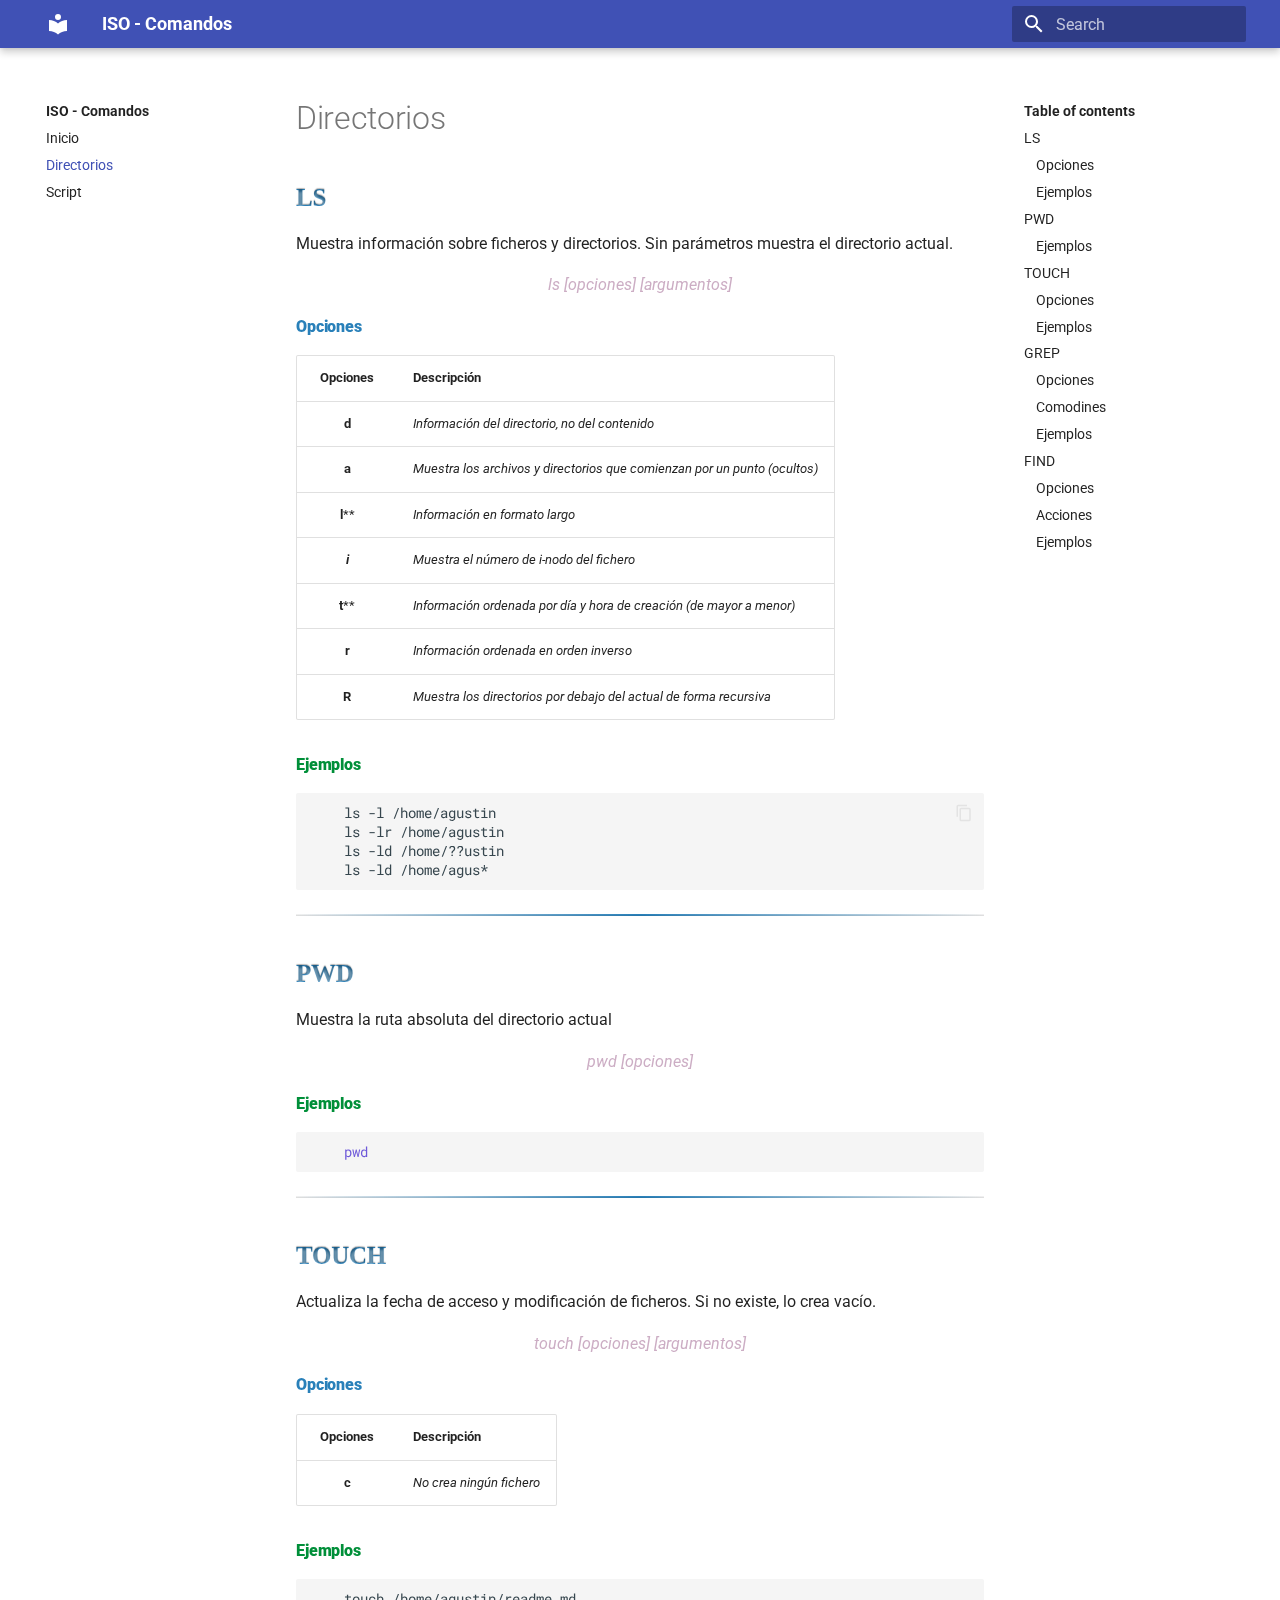
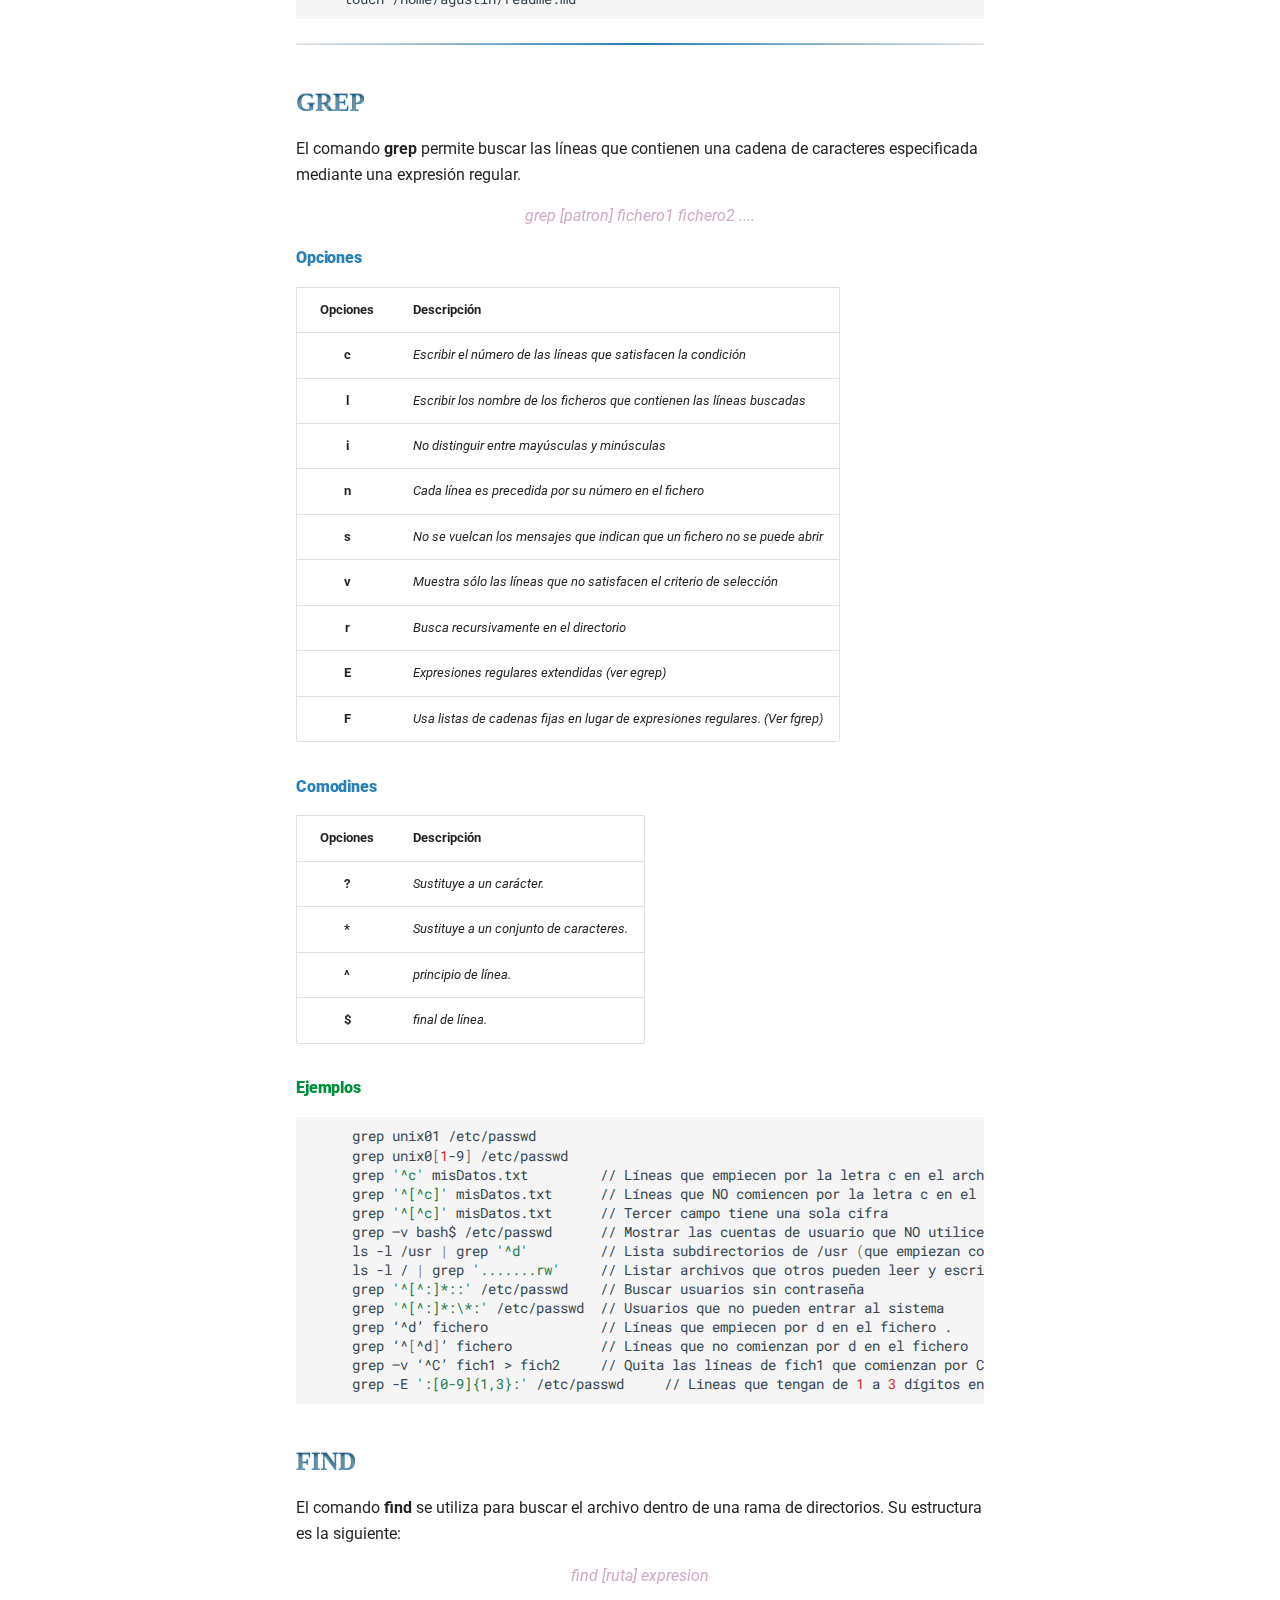
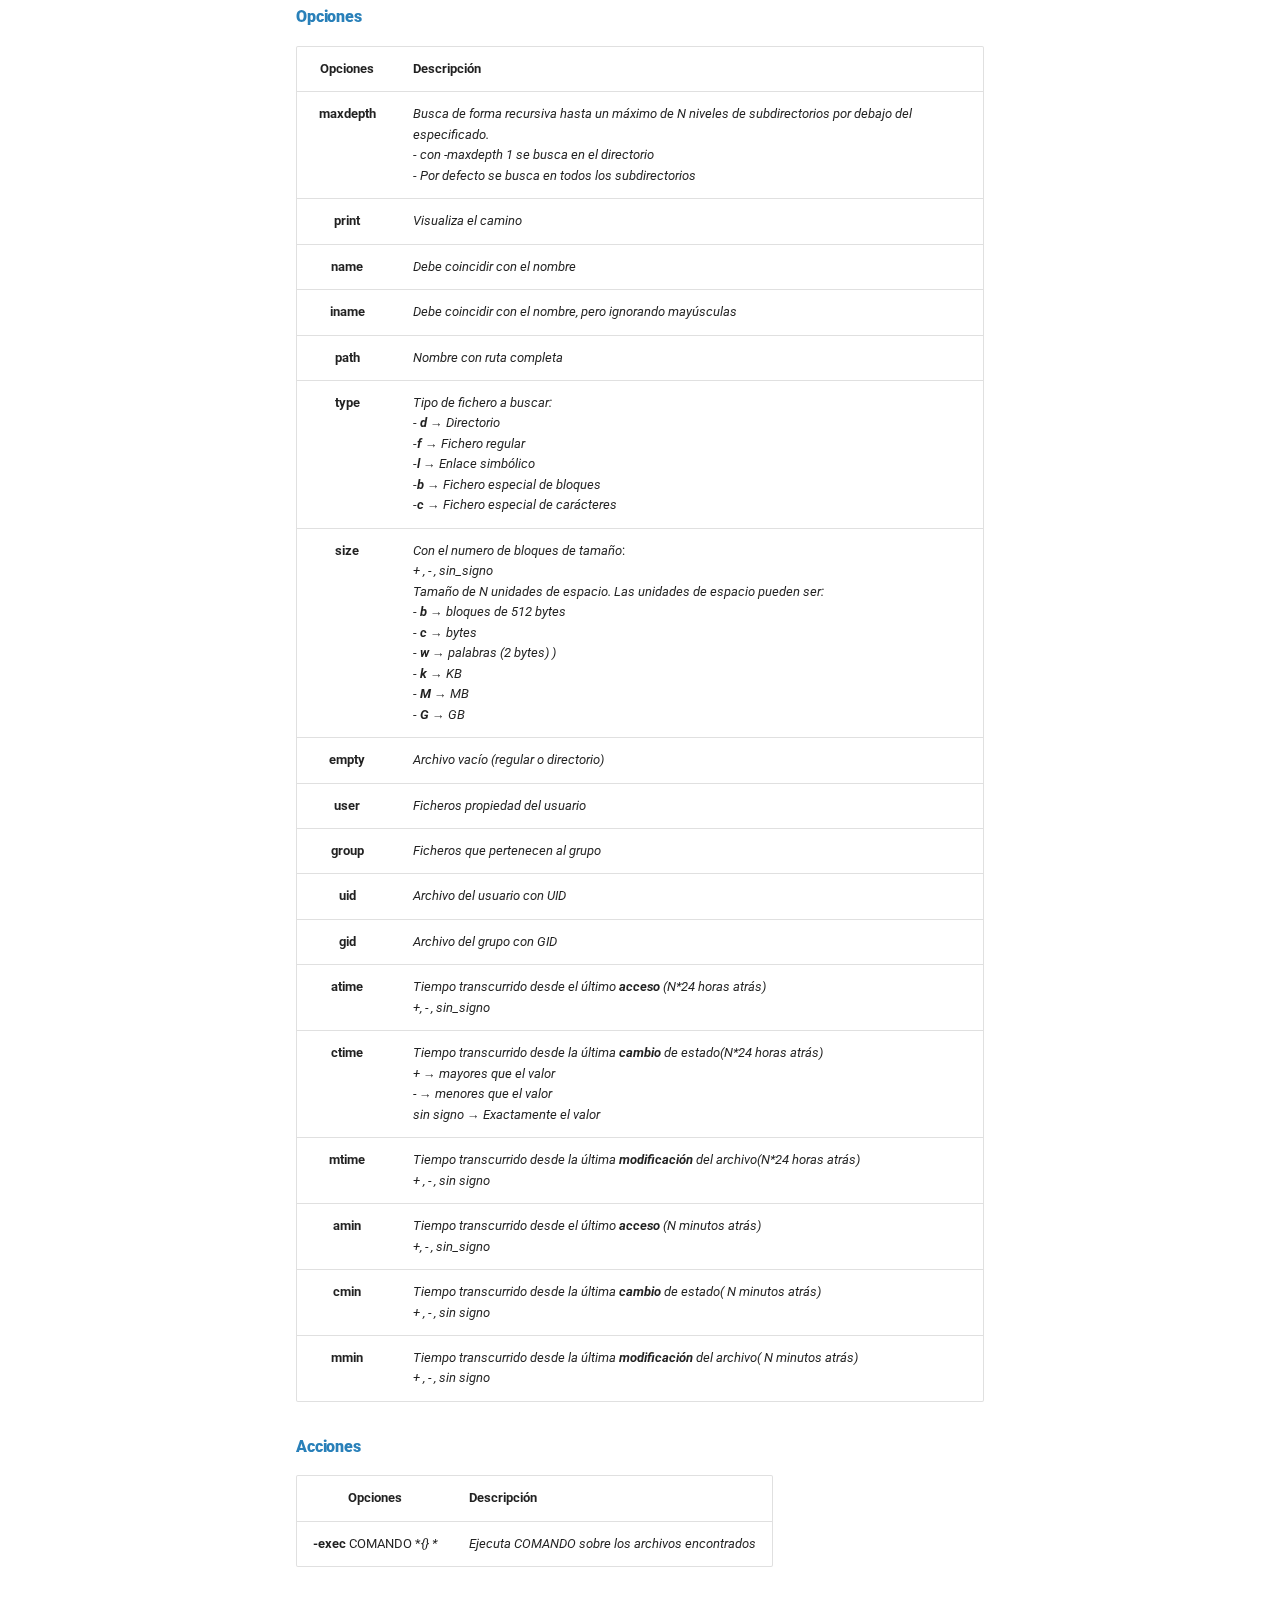
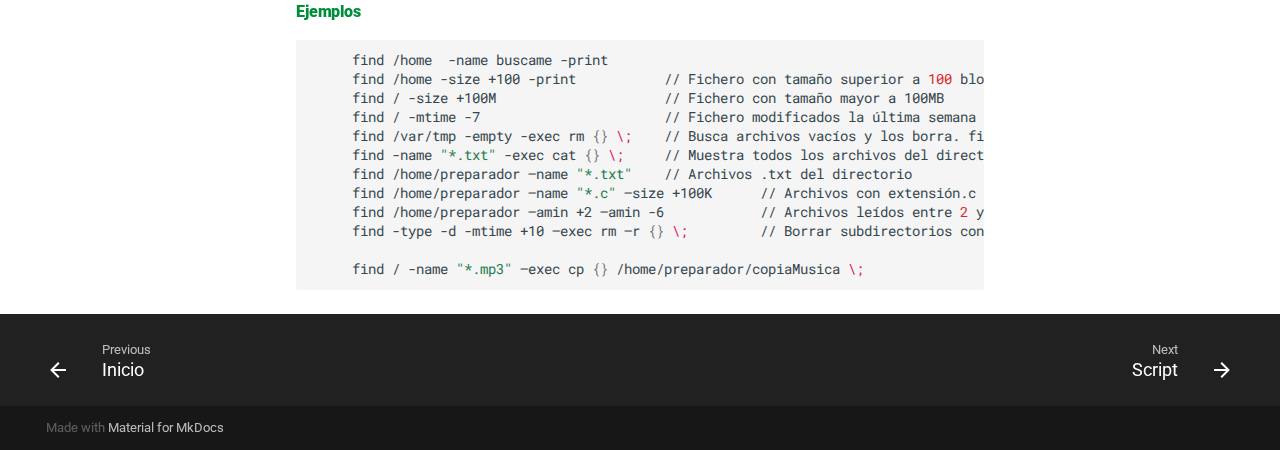
==== directorios/index.html @ 81d0d3d7 "creando el comando find" ====
<!doctype html>
<html lang="en" class="no-js">
  <head>
    
      <meta charset="utf-8">
      <meta name="viewport" content="width=device-width,initial-scale=1">
      
      
      
        <link rel="canonical" href="https://agustin.com/directorios/">
      
      <link rel="icon" href="../assets/images/favicon.png">
      <meta name="generator" content="mkdocs-1.3.0, mkdocs-material-8.3.4">
    
    
      
        <title>Directorios - ISO - Comandos</title>
      
    
    
      <link rel="stylesheet" href="../assets/stylesheets/main.4a0965b7.min.css">
      
        
        <link rel="stylesheet" href="../assets/stylesheets/palette.cbb835fc.min.css">
        
      
      
    
    
    
      
        
        
        <link rel="preconnect" href="https://fonts.gstatic.com" crossorigin>
        <link rel="stylesheet" href="https://fonts.googleapis.com/css?family=Roboto:300,300i,400,400i,700,700i%7CRoboto+Mono:400,400i,700,700i&display=fallback">
        <style>:root{--md-text-font:"Roboto";--md-code-font:"Roboto Mono"}</style>
      
    
    
      <link rel="stylesheet" href="../stylesheets/estilos-agustin.css">
    
    <script>__md_scope=new URL("..",location),__md_get=(e,_=localStorage,t=__md_scope)=>JSON.parse(_.getItem(t.pathname+"."+e)),__md_set=(e,_,t=localStorage,a=__md_scope)=>{try{t.setItem(a.pathname+"."+e,JSON.stringify(_))}catch(e){}}</script>
    
      

    
    
  </head>
  
  
    
    
    
    
    
    <body dir="ltr" data-md-color-scheme="" data-md-color-primary="none" data-md-color-accent="none">
  
    
    
    <input class="md-toggle" data-md-toggle="drawer" type="checkbox" id="__drawer" autocomplete="off">
    <input class="md-toggle" data-md-toggle="search" type="checkbox" id="__search" autocomplete="off">
    <label class="md-overlay" for="__drawer"></label>
    <div data-md-component="skip">
      
        
        <a href="#ls" class="md-skip">
          Skip to content
        </a>
      
    </div>
    <div data-md-component="announce">
      
    </div>
    
    
      

<header class="md-header" data-md-component="header">
  <nav class="md-header__inner md-grid" aria-label="Header">
    <a href=".." title="ISO - Comandos" class="md-header__button md-logo" aria-label="ISO - Comandos" data-md-component="logo">
      
  
  <svg xmlns="http://www.w3.org/2000/svg" viewBox="0 0 24 24"><path d="M12 8a3 3 0 0 0 3-3 3 3 0 0 0-3-3 3 3 0 0 0-3 3 3 3 0 0 0 3 3m0 3.54C9.64 9.35 6.5 8 3 8v11c3.5 0 6.64 1.35 9 3.54 2.36-2.19 5.5-3.54 9-3.54V8c-3.5 0-6.64 1.35-9 3.54Z"/></svg>

    </a>
    <label class="md-header__button md-icon" for="__drawer">
      <svg xmlns="http://www.w3.org/2000/svg" viewBox="0 0 24 24"><path d="M3 6h18v2H3V6m0 5h18v2H3v-2m0 5h18v2H3v-2Z"/></svg>
    </label>
    <div class="md-header__title" data-md-component="header-title">
      <div class="md-header__ellipsis">
        <div class="md-header__topic">
          <span class="md-ellipsis">
            ISO - Comandos
          </span>
        </div>
        <div class="md-header__topic" data-md-component="header-topic">
          <span class="md-ellipsis">
            
              Directorios
            
          </span>
        </div>
      </div>
    </div>
    
    
    
      <label class="md-header__button md-icon" for="__search">
        <svg xmlns="http://www.w3.org/2000/svg" viewBox="0 0 24 24"><path d="M9.5 3A6.5 6.5 0 0 1 16 9.5c0 1.61-.59 3.09-1.56 4.23l.27.27h.79l5 5-1.5 1.5-5-5v-.79l-.27-.27A6.516 6.516 0 0 1 9.5 16 6.5 6.5 0 0 1 3 9.5 6.5 6.5 0 0 1 9.5 3m0 2C7 5 5 7 5 9.5S7 14 9.5 14 14 12 14 9.5 12 5 9.5 5Z"/></svg>
      </label>
      <div class="md-search" data-md-component="search" role="dialog">
  <label class="md-search__overlay" for="__search"></label>
  <div class="md-search__inner" role="search">
    <form class="md-search__form" name="search">
      <input type="text" class="md-search__input" name="query" aria-label="Search" placeholder="Search" autocapitalize="off" autocorrect="off" autocomplete="off" spellcheck="false" data-md-component="search-query" required>
      <label class="md-search__icon md-icon" for="__search">
        <svg xmlns="http://www.w3.org/2000/svg" viewBox="0 0 24 24"><path d="M9.5 3A6.5 6.5 0 0 1 16 9.5c0 1.61-.59 3.09-1.56 4.23l.27.27h.79l5 5-1.5 1.5-5-5v-.79l-.27-.27A6.516 6.516 0 0 1 9.5 16 6.5 6.5 0 0 1 3 9.5 6.5 6.5 0 0 1 9.5 3m0 2C7 5 5 7 5 9.5S7 14 9.5 14 14 12 14 9.5 12 5 9.5 5Z"/></svg>
        <svg xmlns="http://www.w3.org/2000/svg" viewBox="0 0 24 24"><path d="M20 11v2H8l5.5 5.5-1.42 1.42L4.16 12l7.92-7.92L13.5 5.5 8 11h12Z"/></svg>
      </label>
      <nav class="md-search__options" aria-label="Search">
        
        <button type="reset" class="md-search__icon md-icon" aria-label="Clear" tabindex="-1">
          <svg xmlns="http://www.w3.org/2000/svg" viewBox="0 0 24 24"><path d="M19 6.41 17.59 5 12 10.59 6.41 5 5 6.41 10.59 12 5 17.59 6.41 19 12 13.41 17.59 19 19 17.59 13.41 12 19 6.41Z"/></svg>
        </button>
      </nav>
      
    </form>
    <div class="md-search__output">
      <div class="md-search__scrollwrap" data-md-scrollfix>
        <div class="md-search-result" data-md-component="search-result">
          <div class="md-search-result__meta">
            Initializing search
          </div>
          <ol class="md-search-result__list"></ol>
        </div>
      </div>
    </div>
  </div>
</div>
    
    
  </nav>
  
</header>
    
    <div class="md-container" data-md-component="container">
      
      
        
          
        
      
      <main class="md-main" data-md-component="main">
        <div class="md-main__inner md-grid">
          
            
              
              <div class="md-sidebar md-sidebar--primary" data-md-component="sidebar" data-md-type="navigation" >
                <div class="md-sidebar__scrollwrap">
                  <div class="md-sidebar__inner">
                    


<nav class="md-nav md-nav--primary" aria-label="Navigation" data-md-level="0">
  <label class="md-nav__title" for="__drawer">
    <a href=".." title="ISO - Comandos" class="md-nav__button md-logo" aria-label="ISO - Comandos" data-md-component="logo">
      
  
  <svg xmlns="http://www.w3.org/2000/svg" viewBox="0 0 24 24"><path d="M12 8a3 3 0 0 0 3-3 3 3 0 0 0-3-3 3 3 0 0 0-3 3 3 3 0 0 0 3 3m0 3.54C9.64 9.35 6.5 8 3 8v11c3.5 0 6.64 1.35 9 3.54 2.36-2.19 5.5-3.54 9-3.54V8c-3.5 0-6.64 1.35-9 3.54Z"/></svg>

    </a>
    ISO - Comandos
  </label>
  
  <ul class="md-nav__list" data-md-scrollfix>
    
      
      
      

  
  
  
    <li class="md-nav__item">
      <a href=".." class="md-nav__link">
        Inicio
      </a>
    </li>
  

    
      
      
      

  
  
    
  
  
    <li class="md-nav__item md-nav__item--active">
      
      <input class="md-nav__toggle md-toggle" data-md-toggle="toc" type="checkbox" id="__toc">
      
      
      
        <label class="md-nav__link md-nav__link--active" for="__toc">
          Directorios
          <span class="md-nav__icon md-icon"></span>
        </label>
      
      <a href="./" class="md-nav__link md-nav__link--active">
        Directorios
      </a>
      
        

<nav class="md-nav md-nav--secondary" aria-label="Table of contents">
  
  
  
  
    <label class="md-nav__title" for="__toc">
      <span class="md-nav__icon md-icon"></span>
      Table of contents
    </label>
    <ul class="md-nav__list" data-md-component="toc" data-md-scrollfix>
      
        <li class="md-nav__item">
  <a href="#ls" class="md-nav__link">
    LS
  </a>
  
    <nav class="md-nav" aria-label="LS">
      <ul class="md-nav__list">
        
          <li class="md-nav__item">
  <a href="#opciones" class="md-nav__link">
    Opciones
  </a>
  
</li>
        
          <li class="md-nav__item">
  <a href="#ejemplos" class="md-nav__link">
    Ejemplos
  </a>
  
</li>
        
      </ul>
    </nav>
  
</li>
      
        <li class="md-nav__item">
  <a href="#pwd" class="md-nav__link">
    PWD
  </a>
  
    <nav class="md-nav" aria-label="PWD">
      <ul class="md-nav__list">
        
          <li class="md-nav__item">
  <a href="#ejemplos_1" class="md-nav__link">
    Ejemplos
  </a>
  
</li>
        
      </ul>
    </nav>
  
</li>
      
        <li class="md-nav__item">
  <a href="#touch" class="md-nav__link">
    TOUCH
  </a>
  
    <nav class="md-nav" aria-label="TOUCH">
      <ul class="md-nav__list">
        
          <li class="md-nav__item">
  <a href="#opciones_1" class="md-nav__link">
    Opciones
  </a>
  
</li>
        
          <li class="md-nav__item">
  <a href="#ejemplos_2" class="md-nav__link">
    Ejemplos
  </a>
  
</li>
        
      </ul>
    </nav>
  
</li>
      
        <li class="md-nav__item">
  <a href="#grep" class="md-nav__link">
    GREP
  </a>
  
    <nav class="md-nav" aria-label="GREP">
      <ul class="md-nav__list">
        
          <li class="md-nav__item">
  <a href="#opciones_2" class="md-nav__link">
    Opciones
  </a>
  
</li>
        
          <li class="md-nav__item">
  <a href="#comodines" class="md-nav__link">
    Comodines
  </a>
  
</li>
        
          <li class="md-nav__item">
  <a href="#ejemplos_3" class="md-nav__link">
    Ejemplos
  </a>
  
</li>
        
      </ul>
    </nav>
  
</li>
      
        <li class="md-nav__item">
  <a href="#find" class="md-nav__link">
    FIND
  </a>
  
    <nav class="md-nav" aria-label="FIND">
      <ul class="md-nav__list">
        
          <li class="md-nav__item">
  <a href="#opciones_3" class="md-nav__link">
    Opciones
  </a>
  
</li>
        
          <li class="md-nav__item">
  <a href="#acciones" class="md-nav__link">
    Acciones
  </a>
  
</li>
        
          <li class="md-nav__item">
  <a href="#ejemplos_4" class="md-nav__link">
    Ejemplos
  </a>
  
</li>
        
      </ul>
    </nav>
  
</li>
      
    </ul>
  
</nav>
      
    </li>
  

    
      
      
      

  
  
  
    <li class="md-nav__item">
      <a href="../script/" class="md-nav__link">
        Script
      </a>
    </li>
  

    
  </ul>
</nav>
                  </div>
                </div>
              </div>
            
            
              
              <div class="md-sidebar md-sidebar--secondary" data-md-component="sidebar" data-md-type="toc" >
                <div class="md-sidebar__scrollwrap">
                  <div class="md-sidebar__inner">
                    

<nav class="md-nav md-nav--secondary" aria-label="Table of contents">
  
  
  
  
    <label class="md-nav__title" for="__toc">
      <span class="md-nav__icon md-icon"></span>
      Table of contents
    </label>
    <ul class="md-nav__list" data-md-component="toc" data-md-scrollfix>
      
        <li class="md-nav__item">
  <a href="#ls" class="md-nav__link">
    LS
  </a>
  
    <nav class="md-nav" aria-label="LS">
      <ul class="md-nav__list">
        
          <li class="md-nav__item">
  <a href="#opciones" class="md-nav__link">
    Opciones
  </a>
  
</li>
        
          <li class="md-nav__item">
  <a href="#ejemplos" class="md-nav__link">
    Ejemplos
  </a>
  
</li>
        
      </ul>
    </nav>
  
</li>
      
        <li class="md-nav__item">
  <a href="#pwd" class="md-nav__link">
    PWD
  </a>
  
    <nav class="md-nav" aria-label="PWD">
      <ul class="md-nav__list">
        
          <li class="md-nav__item">
  <a href="#ejemplos_1" class="md-nav__link">
    Ejemplos
  </a>
  
</li>
        
      </ul>
    </nav>
  
</li>
      
        <li class="md-nav__item">
  <a href="#touch" class="md-nav__link">
    TOUCH
  </a>
  
    <nav class="md-nav" aria-label="TOUCH">
      <ul class="md-nav__list">
        
          <li class="md-nav__item">
  <a href="#opciones_1" class="md-nav__link">
    Opciones
  </a>
  
</li>
        
          <li class="md-nav__item">
  <a href="#ejemplos_2" class="md-nav__link">
    Ejemplos
  </a>
  
</li>
        
      </ul>
    </nav>
  
</li>
      
        <li class="md-nav__item">
  <a href="#grep" class="md-nav__link">
    GREP
  </a>
  
    <nav class="md-nav" aria-label="GREP">
      <ul class="md-nav__list">
        
          <li class="md-nav__item">
  <a href="#opciones_2" class="md-nav__link">
    Opciones
  </a>
  
</li>
        
          <li class="md-nav__item">
  <a href="#comodines" class="md-nav__link">
    Comodines
  </a>
  
</li>
        
          <li class="md-nav__item">
  <a href="#ejemplos_3" class="md-nav__link">
    Ejemplos
  </a>
  
</li>
        
      </ul>
    </nav>
  
</li>
      
        <li class="md-nav__item">
  <a href="#find" class="md-nav__link">
    FIND
  </a>
  
    <nav class="md-nav" aria-label="FIND">
      <ul class="md-nav__list">
        
          <li class="md-nav__item">
  <a href="#opciones_3" class="md-nav__link">
    Opciones
  </a>
  
</li>
        
          <li class="md-nav__item">
  <a href="#acciones" class="md-nav__link">
    Acciones
  </a>
  
</li>
        
          <li class="md-nav__item">
  <a href="#ejemplos_4" class="md-nav__link">
    Ejemplos
  </a>
  
</li>
        
      </ul>
    </nav>
  
</li>
      
    </ul>
  
</nav>
                  </div>
                </div>
              </div>
            
          
          <div class="md-content" data-md-component="content">
            <article class="md-content__inner md-typeset">
              
                


  <h1>Directorios</h1>

<h2 id="ls"><span class="ag-titulo">LS</span></h2>
<p>Muestra información sobre ficheros y directorios. Sin parámetros muestra el directorio actual.</p>
<p><em><center style="color:#ccadc4">ls [opciones] [argumentos]</center></em></p>
<h4 id="opciones"><strong><span style="color:#2980B9">Opciones</span></strong></h4>
<table>
<thead>
<tr>
<th align="center">Opciones</th>
<th align="left">Descripción</th>
</tr>
</thead>
<tbody>
<tr>
<td align="center"><strong>d</strong></td>
<td align="left"><em>Información del directorio, no del contenido</em></td>
</tr>
<tr>
<td align="center"><strong>a</strong></td>
<td align="left"><em>Muestra los archivos y directorios que comienzan por un punto (ocultos)</em></td>
</tr>
<tr>
<td align="center"><strong>l</strong>**</td>
<td align="left"><em>Información en formato largo</em></td>
</tr>
<tr>
<td align="center"><strong><em>i</em></strong></td>
<td align="left"><em>Muestra el número de i-nodo del fichero</em></td>
</tr>
<tr>
<td align="center"><strong>t</strong>**</td>
<td align="left"><em>Información ordenada por día y hora de creación (de mayor a menor)</em></td>
</tr>
<tr>
<td align="center"><strong>r</strong></td>
<td align="left"><em>Información ordenada en orden inverso</em></td>
</tr>
<tr>
<td align="center"><strong>R</strong></td>
<td align="left"><em>Muestra los directorios por debajo del actual de forma recursiva</em></td>
</tr>
</tbody>
</table>
<h4 id="ejemplos"><strong><span style="color:#008F39">Ejemplos</span></strong></h4>
<div class="highlight"><pre><span></span><code>    ls -l /home/agustin
    ls -lr /home/agustin
    ls -ld /home/??ustin
    ls -ld /home/agus*
</code></pre></div>
<hr>

<h2 id="pwd"><span class="ag-titulo">PWD</span></h2>
<p>Muestra la ruta absoluta del directorio actual</p>
<p><em><center style="color:#ccadc4">pwd [opciones] </center></em></p>
<h4 id="ejemplos_1"><strong><span style="color:#008F39">Ejemplos</span></strong></h4>
<div class="highlight"><pre><span></span><code>    <span class="nb">pwd</span> 
</code></pre></div>
<hr>

<h2 id="touch"><span class="ag-titulo">TOUCH</span></h2>
<p>Actualiza la fecha de acceso y modificación de ficheros. Si no existe, lo crea vacío.</p>
<p><em><center style="color:#ccadc4">touch [opciones] [argumentos]</center></em></p>
<h4 id="opciones_1"><strong><span style="color:#2980B9">Opciones</span></strong></h4>
<table>
<thead>
<tr>
<th align="center">Opciones</th>
<th align="left">Descripción</th>
</tr>
</thead>
<tbody>
<tr>
<td align="center"><strong>c</strong></td>
<td align="left"><em>No crea ningún fichero</em></td>
</tr>
</tbody>
</table>
<h4 id="ejemplos_2"><strong><span style="color:#008F39">Ejemplos</span></strong></h4>
<div class="highlight"><pre><span></span><code>    touch /home/agustin/readme.md
</code></pre></div>
<hr>
<h2 id="grep"><span class="ag-titulo">GREP</span></h2>
<p>El comando <strong>grep</strong> permite buscar las líneas que contienen una cadena de caracteres especificada mediante una expresión regular.</p>
<p><em><center style="color:#ccadc4">grep [patron] fichero1 fichero2 ....</center></em></p>
<h4 id="opciones_2"><strong><span style="color:#2980B9">Opciones</span></strong></h4>
<table>
<thead>
<tr>
<th align="center">Opciones</th>
<th align="left">Descripción</th>
</tr>
</thead>
<tbody>
<tr>
<td align="center"><strong>c</strong></td>
<td align="left"><em>Escribir el número de las líneas que satisfacen la condición</em></td>
</tr>
<tr>
<td align="center"><strong>l</strong></td>
<td align="left"><em>Escribir los nombre de los ficheros que contienen las líneas buscadas</em></td>
</tr>
<tr>
<td align="center"><strong>i</strong></td>
<td align="left"><em>No distinguir entre mayúsculas y minúsculas</em></td>
</tr>
<tr>
<td align="center"><strong>n</strong></td>
<td align="left"><em>Cada línea es precedida por su número en el fichero</em></td>
</tr>
<tr>
<td align="center"><strong>s</strong></td>
<td align="left"><em>No se vuelcan los mensajes que indican que un fichero no se puede abrir</em></td>
</tr>
<tr>
<td align="center"><strong>v</strong></td>
<td align="left"><em>Muestra sólo las líneas que no satisfacen el criterio de selección</em></td>
</tr>
<tr>
<td align="center"><strong>r</strong></td>
<td align="left"><em>Busca recursivamente en el directorio</em></td>
</tr>
<tr>
<td align="center"><strong>E</strong></td>
<td align="left"><em>Expresiones regulares extendidas (ver egrep)</em></td>
</tr>
<tr>
<td align="center"><strong>F</strong></td>
<td align="left"><em>Usa listas de cadenas fijas en lugar de expresiones regulares. (Ver fgrep)</em></td>
</tr>
</tbody>
</table>
<h4 id="comodines"><strong><span style="color:#2980B9">Comodines</span></strong></h4>
<table>
<thead>
<tr>
<th align="center">Opciones</th>
<th>Descripción</th>
</tr>
</thead>
<tbody>
<tr>
<td align="center"><strong>?</strong></td>
<td><em>Sustituye a un carácter.</em></td>
</tr>
<tr>
<td align="center"><strong>*</strong></td>
<td><em>Sustituye a un conjunto de caracteres.</em></td>
</tr>
<tr>
<td align="center"><strong>^</strong></td>
<td><em>principio de línea.</em></td>
</tr>
<tr>
<td align="center"><strong>$</strong></td>
<td><em>final de línea.</em></td>
</tr>
</tbody>
</table>
<h4 id="ejemplos_3"><strong><span style="color:#008F39">Ejemplos</span></strong></h4>
<div class="highlight"><pre><span></span><code>     grep unix01 /etc/passwd
     grep unix0<span class="o">[</span><span class="m">1</span>-9<span class="o">]</span> /etc/passwd
     grep <span class="s1">&#39;^c&#39;</span> misDatos.txt         // Líneas que empiecen por la letra c en el archivo misDatos.txt
     grep <span class="s1">&#39;^[^c]&#39;</span> misDatos.txt      // Líneas que NO comiencen por la letra c en el archivo
     grep <span class="s1">&#39;^[^c]&#39;</span> misDatos.txt      // Tercer campo tiene una sola cifra
     grep –v bash$ /etc/passwd      // Mostrar las cuentas de usuario que NO utilicen bash
     ls -l /usr <span class="p">|</span> grep <span class="s1">&#39;^d&#39;</span>         // Lista subdirectorios de /usr <span class="o">(</span>que empiezan con <span class="s1">&#39;d&#39;</span><span class="o">)</span> 
     ls -l / <span class="p">|</span> grep <span class="s1">&#39;.......rw&#39;</span>     // Listar archivos que otros pueden leer y escribir 
     grep <span class="s1">&#39;^[^:]*::&#39;</span> /etc/passwd    // Buscar usuarios sin contraseña
     grep <span class="s1">&#39;^[^:]*:\*:&#39;</span> /etc/passwd  // Usuarios que no pueden entrar al sistema
     grep ‘^d’ fichero              // Líneas que empiecen por d en el fichero .
     grep ‘^<span class="o">[</span>^d<span class="o">]</span>’ fichero           // Líneas que no comienzan por d en el fichero 
     grep –v ‘^C’ fich1 &gt; fich2     // Quita las líneas de fich1 que comienzan por C y copio en fich2
     grep -E <span class="s1">&#39;:[0-9]{1,3}:&#39;</span> /etc/passwd     // Lineas que tengan de <span class="m">1</span> a <span class="m">3</span> dígitos en alguno de sus campos entre “:”
</code></pre></div>
<h2 id="find"><span class="ag-titulo">FIND</span></h2>
<p>El comando <strong>find</strong> se utiliza para buscar el archivo dentro de una rama de directorios. Su estructura es la siguiente:</p>
<p><em><center style="color:#ccadc4">find [ruta] expresion </center></em></p>
<h4 id="opciones_3"><strong><span style="color:#2980B9">Opciones</span></strong></h4>
<table>
<thead>
<tr>
<th align="center">Opciones</th>
<th align="left">Descripción</th>
</tr>
</thead>
<tbody>
<tr>
<td align="center"><strong>maxdepth</strong></td>
<td align="left"><em>Busca de forma recursiva hasta un máximo de N niveles de subdirectorios por debajo del especificado.</em><br /> - <em>con -maxdepth 1 se busca en el directorio</em> <br /> - <em>Por defecto se busca en todos los subdirectorios</em></td>
</tr>
<tr>
<td align="center"><strong>print</strong></td>
<td align="left"><em>Visualiza el camino</em></td>
</tr>
<tr>
<td align="center"><strong>name</strong></td>
<td align="left"><em>Debe coincidir con el nombre</em></td>
</tr>
<tr>
<td align="center"><strong>iname</strong></td>
<td align="left"><em>Debe coincidir con el nombre, pero ignorando mayúsculas</em></td>
</tr>
<tr>
<td align="center"><strong>path</strong></td>
<td align="left"><em>Nombre con ruta completa</em></td>
</tr>
<tr>
<td align="center"><strong>type</strong></td>
<td align="left"><em>Tipo de fichero a buscar:</em><br />- <strong><em>d</em></strong> <em>→ Directorio</em><br />-<strong><em>f</em></strong> <em>→ Fichero regular</em><br />-<strong><em>l</em></strong> <em>→ Enlace simbólico</em><br />-<strong><em>b</em></strong> <em>→ Fichero especial de bloques</em><br />-<strong><em>c</em></strong> <em>→ Fichero especial de carácteres</em></td>
</tr>
<tr>
<td align="center"><strong>size</strong></td>
<td align="left"><em>Con el numero de bloques de tamaño</em>:<br /><em>+ , - , sin_signo</em><br /><em>Tamaño de N unidades de espacio. Las unidades de espacio pueden ser:</em><br />- <strong><em>b</em></strong> <em>→ bloques de 512 bytes</em><br />- <strong><em>c</em></strong> <em>→ bytes</em><br />- <strong><em>w</em></strong> <em>→ palabras (2 bytes) )</em><br />- <strong><em>k</em></strong> <em>→ KB</em><br />- <strong><em>M</em></strong> <em>→ MB</em><br />- <strong><em>G</em></strong> <em>→ GB</em></td>
</tr>
<tr>
<td align="center"><strong>empty</strong></td>
<td align="left"><em>Archivo vacío (regular o directorio)</em></td>
</tr>
<tr>
<td align="center"><strong>user</strong></td>
<td align="left"><em>Ficheros propiedad del usuario</em></td>
</tr>
<tr>
<td align="center"><strong>group</strong></td>
<td align="left"><em>Ficheros que pertenecen al grupo</em></td>
</tr>
<tr>
<td align="center"><strong>uid</strong></td>
<td align="left"><em>Archivo del usuario con UID</em></td>
</tr>
<tr>
<td align="center"><strong>gid</strong></td>
<td align="left"><em>Archivo del grupo con GID</em></td>
</tr>
<tr>
<td align="center"><strong>atime</strong></td>
<td align="left"><em>Tiempo transcurrido desde el último</em> <strong><em>acceso</em></strong> <em>(N*24 horas atrás)</em><br /><em>+, - , sin_signo</em></td>
</tr>
<tr>
<td align="center"><strong>ctime</strong></td>
<td align="left"><em>Tiempo transcurrido desde la última</em> <strong><em>cambio</em></strong> <em>de estado(N*24 horas atrás)</em><br /><em>+ → mayores que el valor</em><br /><em>- → menores que el valor</em><br /><em>sin signo     → Exactamente el valor</em></td>
</tr>
<tr>
<td align="center"><strong>mtime</strong></td>
<td align="left"><em>Tiempo transcurrido desde la última</em> <strong><em>modificación</em></strong> <em>del archivo(N*24 horas atrás)</em><br /> <em>+ , - , sin signo</em></td>
</tr>
<tr>
<td align="center"><strong>amin</strong></td>
<td align="left"><em>Tiempo transcurrido desde el último</em> <strong><em>acceso</em></strong> <em>(N minutos atrás)</em><br /><em>+, - , sin_signo</em></td>
</tr>
<tr>
<td align="center"><strong>cmin</strong></td>
<td align="left"><em>Tiempo transcurrido desde la última</em> <strong><em>cambio</em></strong> <em>de estado( N minutos atrás)</em><br /> <em>+ , - , sin signo</em></td>
</tr>
<tr>
<td align="center"><strong>mmin</strong></td>
<td align="left"><em>Tiempo transcurrido desde la última</em> <strong><em>modificación</em></strong> <em>del archivo( N minutos atrás)</em><br /> <em>+ , - , sin signo</em></td>
</tr>
</tbody>
</table>
<h4 id="acciones"><strong><span style="color:#2980B9">Acciones</span></strong></h4>
<table>
<thead>
<tr>
<th align="center">Opciones</th>
<th>Descripción</th>
</tr>
</thead>
<tbody>
<tr>
<td align="center"><strong>-exec</strong> COMANDO *<em>{} *</em></td>
<td><em>Ejecuta COMANDO sobre los archivos encontrados</em></td>
</tr>
</tbody>
</table>
<h4 id="ejemplos_4"><strong><span style="color:#008F39">Ejemplos</span></strong></h4>
<div class="highlight"><pre><span></span><code>     find /home  -name buscame -print
     find /home -size +100 -print           // Fichero con tamaño superior a <span class="m">100</span> bloques 
     find / -size +100M                     // Fichero con tamaño mayor a 100MB
     find / -mtime -7                       // Fichero modificados la última semana 
     find /var/tmp -empty -exec rm <span class="o">{}</span> <span class="se">\;</span>    // Busca archivos vacíos y los borra. find seguridad 
     find -name <span class="s2">&quot;*.txt&quot;</span> -exec cat <span class="o">{}</span> <span class="se">\;</span>     // Muestra todos los archivos del directorio
     find /home/preparador –name <span class="s2">&quot;*.txt&quot;</span>    // Archivos .txt del directorio
     find /home/preparador –name <span class="s2">&quot;*.c&quot;</span> –size +100K      // Archivos con extensión.c y tamaño mayor a 100KB
     find /home/preparador –amin +2 –amin -6            // Archivos leídos entre <span class="m">2</span> y <span class="m">6</span> minutos atrás
     find -type -d -mtime +10 –exec rm –r <span class="o">{}</span> <span class="se">\;</span>         // Borrar subdirectorios con antigüedad mayor de <span class="m">10</span> días<span class="p">;</span>

     find / -name <span class="s2">&quot;*.mp3&quot;</span> –exec cp <span class="o">{}</span> /home/preparador/copiaMusica <span class="se">\;</span>
</code></pre></div>

              
            </article>
            
          </div>
        </div>
        
      </main>
      
        <footer class="md-footer">
  
    
    <nav class="md-footer__inner md-grid" aria-label="Footer" >
      
        
        <a href=".." class="md-footer__link md-footer__link--prev" aria-label="Previous: Inicio" rel="prev">
          <div class="md-footer__button md-icon">
            <svg xmlns="http://www.w3.org/2000/svg" viewBox="0 0 24 24"><path d="M20 11v2H8l5.5 5.5-1.42 1.42L4.16 12l7.92-7.92L13.5 5.5 8 11h12Z"/></svg>
          </div>
          <div class="md-footer__title">
            <div class="md-ellipsis">
              <span class="md-footer__direction">
                Previous
              </span>
              Inicio
            </div>
          </div>
        </a>
      
      
        
        <a href="../script/" class="md-footer__link md-footer__link--next" aria-label="Next: Script" rel="next">
          <div class="md-footer__title">
            <div class="md-ellipsis">
              <span class="md-footer__direction">
                Next
              </span>
              Script
            </div>
          </div>
          <div class="md-footer__button md-icon">
            <svg xmlns="http://www.w3.org/2000/svg" viewBox="0 0 24 24"><path d="M4 11v2h12l-5.5 5.5 1.42 1.42L19.84 12l-7.92-7.92L10.5 5.5 16 11H4Z"/></svg>
          </div>
        </a>
      
    </nav>
  
  <div class="md-footer-meta md-typeset">
    <div class="md-footer-meta__inner md-grid">
      <div class="md-copyright">
  
  
    Made with
    <a href="https://squidfunk.github.io/mkdocs-material/" target="_blank" rel="noopener">
      Material for MkDocs
    </a>
  
</div>
      
    </div>
  </div>
</footer>
      
    </div>
    <div class="md-dialog" data-md-component="dialog">
      <div class="md-dialog__inner md-typeset"></div>
    </div>
    <script id="__config" type="application/json">{"base": "..", "features": [], "search": "../assets/javascripts/workers/search.85cb4492.min.js", "translations": {"clipboard.copied": "Copied to clipboard", "clipboard.copy": "Copy to clipboard", "search.config.lang": "en", "search.config.pipeline": "trimmer, stopWordFilter", "search.config.separator": "[\\s\\-]+", "search.placeholder": "Search", "search.result.more.one": "1 more on this page", "search.result.more.other": "# more on this page", "search.result.none": "No matching documents", "search.result.one": "1 matching document", "search.result.other": "# matching documents", "search.result.placeholder": "Type to start searching", "search.result.term.missing": "Missing", "select.version.title": "Select version"}}</script>
    
    
      <script src="../assets/javascripts/bundle.f758a944.min.js"></script>
      
    
  </body>
</html>
---- assets/stylesheets/main.4a0965b7.min.css ----
@charset "UTF-8";html{-webkit-text-size-adjust:none;-moz-text-size-adjust:none;-ms-text-size-adjust:none;text-size-adjust:none;box-sizing:border-box}*,:after,:before{box-sizing:inherit}@media (prefers-reduced-motion){*,:after,:before{transition:none!important}}body{margin:0}a,button,input,label{-webkit-tap-highlight-color:transparent}a{color:inherit;text-decoration:none}hr{border:0;box-sizing:initial;display:block;height:.05rem;overflow:visible;padding:0}small{font-size:80%}sub,sup{line-height:1em}img{border-style:none}table{border-collapse:initial;border-spacing:0}td,th{font-weight:400;vertical-align:top}button{background:transparent;border:0;font-family:inherit;font-size:inherit;margin:0;padding:0}input{border:0;outline:none}:root,[data-md-color-scheme=default]{--md-default-fg-color:rgba(0,0,0,.87);--md-default-fg-color--light:rgba(0,0,0,.54);--md-default-fg-color--lighter:rgba(0,0,0,.32);--md-default-fg-color--lightest:rgba(0,0,0,.07);--md-default-bg-color:#fff;--md-default-bg-color--light:hsla(0,0%,100%,.7);--md-default-bg-color--lighter:hsla(0,0%,100%,.3);--md-default-bg-color--lightest:hsla(0,0%,100%,.12);--md-primary-fg-color:#4051b5;--md-primary-fg-color--light:#5d6cc0;--md-primary-fg-color--dark:#303fa1;--md-primary-bg-color:#fff;--md-primary-bg-color--light:hsla(0,0%,100%,.7);--md-accent-fg-color:#526cfe;--md-accent-fg-color--transparent:rgba(82,108,254,.1);--md-accent-bg-color:#fff;--md-accent-bg-color--light:hsla(0,0%,100%,.7);--md-code-fg-color:#36464e;--md-code-bg-color:#f5f5f5;--md-code-hl-color:rgba(255,255,0,.5);--md-code-hl-number-color:#d52a2a;--md-code-hl-special-color:#db1457;--md-code-hl-function-color:#a846b9;--md-code-hl-constant-color:#6e59d9;--md-code-hl-keyword-color:#3f6ec6;--md-code-hl-string-color:#1c7d4d;--md-code-hl-name-color:var(--md-code-fg-color);--md-code-hl-operator-color:var(--md-default-fg-color--light);--md-code-hl-punctuation-color:var(--md-default-fg-color--light);--md-code-hl-comment-color:var(--md-default-fg-color--light);--md-code-hl-generic-color:var(--md-default-fg-color--light);--md-code-hl-variable-color:var(--md-default-fg-color--light);--md-typeset-color:var(--md-default-fg-color);--md-typeset-a-color:var(--md-primary-fg-color);--md-typeset-mark-color:rgba(255,255,0,.5);--md-typeset-del-color:rgba(245,80,61,.15);--md-typeset-ins-color:rgba(11,213,112,.15);--md-typeset-kbd-color:#fafafa;--md-typeset-kbd-accent-color:#fff;--md-typeset-kbd-border-color:#b8b8b8;--md-typeset-table-color:rgba(0,0,0,.12);--md-admonition-fg-color:var(--md-default-fg-color);--md-admonition-bg-color:var(--md-default-bg-color);--md-footer-fg-color:#fff;--md-footer-fg-color--light:hsla(0,0%,100%,.7);--md-footer-fg-color--lighter:hsla(0,0%,100%,.3);--md-footer-bg-color:rgba(0,0,0,.87);--md-footer-bg-color--dark:rgba(0,0,0,.32);--md-shadow-z1:0 0.2rem 0.5rem rgba(0,0,0,.05),0 0 0.05rem rgba(0,0,0,.1);--md-shadow-z2:0 0.2rem 0.5rem rgba(0,0,0,.1),0 0 0.05rem rgba(0,0,0,.25);--md-shadow-z3:0 0.2rem 0.5rem rgba(0,0,0,.2),0 0 0.05rem rgba(0,0,0,.35)}.md-icon svg{fill:currentcolor;display:block;height:1.2rem;width:1.2rem}body{-webkit-font-smoothing:antialiased;-moz-osx-font-smoothing:grayscale;--md-text-font-family:var(--md-text-font,_),-apple-system,BlinkMacSystemFont,Helvetica,Arial,sans-serif;--md-code-font-family:var(--md-code-font,_),SFMono-Regular,Consolas,Menlo,monospace}body,input{font-feature-settings:"kern","liga";font-family:var(--md-text-font-family)}body,code,input,kbd,pre{color:var(--md-typeset-color)}code,kbd,pre{font-feature-settings:"kern";font-family:var(--md-code-font-family)}:root{--md-typeset-table-sort-icon:url('data:image/svg+xml;charset=utf-8,<svg xmlns="http://www.w3.org/2000/svg" viewBox="0 0 24 24"><path d="m18 21-4-4h3V7h-3l4-4 4 4h-3v10h3M2 19v-2h10v2M2 13v-2h7v2M2 7V5h4v2H2Z"/></svg>');--md-typeset-table-sort-icon--asc:url('data:image/svg+xml;charset=utf-8,<svg xmlns="http://www.w3.org/2000/svg" viewBox="0 0 24 24"><path d="M19 17h3l-4 4-4-4h3V3h2M2 17h10v2H2M6 5v2H2V5m0 6h7v2H2v-2Z"/></svg>');--md-typeset-table-sort-icon--desc:url('data:image/svg+xml;charset=utf-8,<svg xmlns="http://www.w3.org/2000/svg" viewBox="0 0 24 24"><path d="M19 7h3l-4-4-4 4h3v14h2M2 17h10v2H2M6 5v2H2V5m0 6h7v2H2v-2Z"/></svg>')}.md-typeset{-webkit-print-color-adjust:exact;color-adjust:exact;font-size:.8rem;line-height:1.6}@media print{.md-typeset{font-size:.68rem}}.md-typeset blockquote,.md-typeset dl,.md-typeset figure,.md-typeset ol,.md-typeset pre,.md-typeset ul{margin-bottom:1em;margin-top:1em}.md-typeset h1{color:var(--md-default-fg-color--light);font-size:2em;line-height:1.3;margin:0 0 1.25em}.md-typeset h1,.md-typeset h2{font-weight:300;letter-spacing:-.01em}.md-typeset h2{font-size:1.5625em;line-height:1.4;margin:1.6em 0 .64em}.md-typeset h3{font-size:1.25em;font-weight:400;letter-spacing:-.01em;line-height:1.5;margin:1.6em 0 .8em}.md-typeset h2+h3{margin-top:.8em}.md-typeset h4{font-weight:700;letter-spacing:-.01em;margin:1em 0}.md-typeset h5,.md-typeset h6{color:var(--md-default-fg-color--light);font-size:.8em;font-weight:700;letter-spacing:-.01em;margin:1.25em 0}.md-typeset h5{text-transform:uppercase}.md-typeset hr{border-bottom:.05rem solid var(--md-default-fg-color--lightest);display:flow-root;margin:1.5em 0}.md-typeset a{color:var(--md-typeset-a-color);word-break:break-word}.md-typeset a,.md-typeset a:before{transition:color 125ms}.md-typeset a:focus,.md-typeset a:hover{color:var(--md-accent-fg-color)}.md-typeset a:focus code,.md-typeset a:hover code{background-color:var(--md-accent-fg-color--transparent)}.md-typeset a code{color:currentcolor;transition:background-color 125ms}.md-typeset a.focus-visible{outline-color:var(--md-accent-fg-color);outline-offset:.2rem}.md-typeset code,.md-typeset kbd,.md-typeset pre{color:var(--md-code-fg-color);direction:ltr}@media print{.md-typeset code,.md-typeset kbd,.md-typeset pre{white-space:pre-wrap}}.md-typeset code{background-color:var(--md-code-bg-color);border-radius:.1rem;-webkit-box-decoration-break:clone;box-decoration-break:clone;font-size:.85em;padding:0 .2941176471em;word-break:break-word}.md-typeset code:not(.focus-visible){-webkit-tap-highlight-color:transparent;outline:none}.md-typeset pre{display:flow-root;line-height:1.4;position:relative}.md-typeset pre>code{-webkit-box-decoration-break:slice;box-decoration-break:slice;box-shadow:none;display:block;margin:0;outline-color:var(--md-accent-fg-color);overflow:auto;padding:.7720588235em 1.1764705882em;scrollbar-color:var(--md-default-fg-color--lighter) transparent;scrollbar-width:thin;touch-action:auto;word-break:normal}.md-typeset pre>code:hover{scrollbar-color:var(--md-accent-fg-color) transparent}.md-typeset pre>code::-webkit-scrollbar{height:.2rem;width:.2rem}.md-typeset pre>code::-webkit-scrollbar-thumb{background-color:var(--md-default-fg-color--lighter)}.md-typeset pre>code::-webkit-scrollbar-thumb:hover{background-color:var(--md-accent-fg-color)}.md-typeset kbd{background-color:var(--md-typeset-kbd-color);border-radius:.1rem;box-shadow:0 .1rem 0 .05rem var(--md-typeset-kbd-border-color),0 .1rem 0 var(--md-typeset-kbd-border-color),0 -.1rem .2rem var(--md-typeset-kbd-accent-color) inset;color:var(--md-default-fg-color);display:inline-block;font-size:.75em;padding:0 .6666666667em;vertical-align:text-top;word-break:break-word}.md-typeset mark{background-color:var(--md-typeset-mark-color);-webkit-box-decoration-break:clone;box-decoration-break:clone;color:inherit;word-break:break-word}.md-typeset abbr{border-bottom:.05rem dotted var(--md-default-fg-color--light);cursor:help;text-decoration:none}@media (hover:none){.md-typeset abbr{position:relative}.md-typeset abbr[title]:-webkit-any(:focus,:hover):after{background-color:var(--md-default-fg-color);border-radius:.1rem;box-shadow:var(--md-shadow-z3);color:var(--md-default-bg-color);content:attr(title);display:inline-block;font-size:.7rem;margin-top:2em;max-width:80%;min-width:-webkit-max-content;min-width:max-content;padding:.2rem .3rem;position:absolute;width:auto}.md-typeset abbr[title]:-moz-any(:focus,:hover):after{background-color:var(--md-default-fg-color);border-radius:.1rem;box-shadow:var(--md-shadow-z3);color:var(--md-default-bg-color);content:attr(title);display:inline-block;font-size:.7rem;margin-top:2em;max-width:80%;min-width:-moz-max-content;min-width:max-content;padding:.2rem .3rem;position:absolute;width:auto}[dir=ltr] .md-typeset abbr[title]:-webkit-any(:focus,:hover):after{left:0}[dir=ltr] .md-typeset abbr[title]:-moz-any(:focus,:hover):after{left:0}[dir=ltr] .md-typeset abbr[title]:is(:focus,:hover):after{left:0}[dir=rtl] .md-typeset abbr[title]:-webkit-any(:focus,:hover):after{right:0}[dir=rtl] .md-typeset abbr[title]:-moz-any(:focus,:hover):after{right:0}[dir=rtl] .md-typeset abbr[title]:is(:focus,:hover):after{right:0}.md-typeset abbr[title]:is(:focus,:hover):after{background-color:var(--md-default-fg-color);border-radius:.1rem;box-shadow:var(--md-shadow-z3);color:var(--md-default-bg-color);content:attr(title);display:inline-block;font-size:.7rem;margin-top:2em;max-width:80%;min-width:-webkit-max-content;min-width:-moz-max-content;min-width:max-content;padding:.2rem .3rem;position:absolute;width:auto}}.md-typeset small{opacity:.75}[dir=ltr] .md-typeset sub,[dir=ltr] .md-typeset sup{margin-left:.078125em}[dir=rtl] .md-typeset sub,[dir=rtl] .md-typeset sup{margin-right:.078125em}[dir=ltr] .md-typeset blockquote{padding-left:.6rem}[dir=rtl] .md-typeset blockquote{padding-right:.6rem}[dir=ltr] .md-typeset blockquote{border-left:.2rem solid var(--md-default-fg-color--lighter)}[dir=rtl] .md-typeset blockquote{border-right:.2rem solid var(--md-default-fg-color--lighter)}.md-typeset blockquote{color:var(--md-default-fg-color--light);margin-left:0;margin-right:0}.md-typeset ul{list-style-type:disc}[dir=ltr] .md-typeset ol,[dir=ltr] .md-typeset ul{margin-left:.625em}[dir=rtl] .md-typeset ol,[dir=rtl] .md-typeset ul{margin-right:.625em}.md-typeset ol,.md-typeset ul{padding:0}.md-typeset ol:not([hidden]),.md-typeset ul:not([hidden]){display:flow-root}.md-typeset ol ol,.md-typeset ul ol{list-style-type:lower-alpha}.md-typeset ol ol ol,.md-typeset ul ol ol{list-style-type:lower-roman}[dir=ltr] .md-typeset ol li,[dir=ltr] .md-typeset ul li{margin-left:1.25em}[dir=rtl] .md-typeset ol li,[dir=rtl] .md-typeset ul li{margin-right:1.25em}.md-typeset ol li,.md-typeset ul li{margin-bottom:.5em}.md-typeset ol li blockquote,.md-typeset ol li p,.md-typeset ul li blockquote,.md-typeset ul li p{margin:.5em 0}.md-typeset ol li:last-child,.md-typeset ul li:last-child{margin-bottom:0}.md-typeset ol li :-webkit-any(ul,ol),.md-typeset ul li :-webkit-any(ul,ol){margin-bottom:.5em;margin-top:.5em}.md-typeset ol li :-moz-any(ul,ol),.md-typeset ul li :-moz-any(ul,ol){margin-bottom:.5em;margin-top:.5em}[dir=ltr] .md-typeset ol li :-webkit-any(ul,ol),[dir=ltr] .md-typeset ul li :-webkit-any(ul,ol){margin-left:.625em}[dir=ltr] .md-typeset ol li :-moz-any(ul,ol),[dir=ltr] .md-typeset ul li :-moz-any(ul,ol){margin-left:.625em}[dir=ltr] .md-typeset ol li :is(ul,ol),[dir=ltr] .md-typeset ul li :is(ul,ol){margin-left:.625em}[dir=rtl] .md-typeset ol li :-webkit-any(ul,ol),[dir=rtl] .md-typeset ul li :-webkit-any(ul,ol){margin-right:.625em}[dir=rtl] .md-typeset ol li :-moz-any(ul,ol),[dir=rtl] .md-typeset ul li :-moz-any(ul,ol){margin-right:.625em}[dir=rtl] .md-typeset ol li :is(ul,ol),[dir=rtl] .md-typeset ul li :is(ul,ol){margin-right:.625em}.md-typeset ol li :is(ul,ol),.md-typeset ul li :is(ul,ol){margin-bottom:.5em;margin-top:.5em}[dir=ltr] .md-typeset dd{margin-left:1.875em}[dir=rtl] .md-typeset dd{margin-right:1.875em}.md-typeset dd{margin-bottom:1.5em;margin-top:1em}.md-typeset img,.md-typeset svg{height:auto;max-width:100%}.md-typeset img[align=left],.md-typeset svg[align=left]{margin:1em 1em 1em 0}.md-typeset img[align=right],.md-typeset svg[align=right]{margin:1em 0 1em 1em}.md-typeset img[align]:only-child,.md-typeset svg[align]:only-child{margin-top:0}.md-typeset img[src$="#gh-dark-mode-only"],.md-typeset img[src$="#only-dark"]{display:none}.md-typeset figure{display:flow-root;margin:1em auto;max-width:100%;text-align:center;width:-webkit-fit-content;width:-moz-fit-content;width:fit-content}.md-typeset figure img{display:block}.md-typeset figcaption{font-style:italic;margin:1em auto;max-width:24rem}.md-typeset iframe{max-width:100%}.md-typeset table:not([class]){background-color:var(--md-default-bg-color);border:.05rem solid var(--md-typeset-table-color);border-radius:.1rem;display:inline-block;font-size:.64rem;max-width:100%;overflow:auto;touch-action:auto}@media print{.md-typeset table:not([class]){display:table}}.md-typeset table:not([class])+*{margin-top:1.5em}.md-typeset table:not([class]) :-webkit-any(th,td)>:first-child{margin-top:0}.md-typeset table:not([class]) :-moz-any(th,td)>:first-child{margin-top:0}.md-typeset table:not([class]) :is(th,td)>:first-child{margin-top:0}.md-typeset table:not([class]) :-webkit-any(th,td)>:last-child{margin-bottom:0}.md-typeset table:not([class]) :-moz-any(th,td)>:last-child{margin-bottom:0}.md-typeset table:not([class]) :is(th,td)>:last-child{margin-bottom:0}.md-typeset table:not([class]) :-webkit-any(th,td):not([align]){text-align:left}.md-typeset table:not([class]) :-moz-any(th,td):not([align]){text-align:left}.md-typeset table:not([class]) :is(th,td):not([align]){text-align:left}[dir=rtl] .md-typeset table:not([class]) :-webkit-any(th,td):not([align]){text-align:right}[dir=rtl] .md-typeset table:not([class]) :-moz-any(th,td):not([align]){text-align:right}[dir=rtl] .md-typeset table:not([class]) :is(th,td):not([align]){text-align:right}.md-typeset table:not([class]) th{font-weight:700;min-width:5rem;padding:.9375em 1.25em;vertical-align:top}.md-typeset table:not([class]) th a{color:inherit}.md-typeset table:not([class]) td{border-top:.05rem solid var(--md-typeset-table-color);padding:.9375em 1.25em;vertical-align:top}.md-typeset table:not([class]) tbody tr{transition:background-color 125ms}.md-typeset table:not([class]) tbody tr:hover{background-color:rgba(0,0,0,.035);box-shadow:0 .05rem 0 var(--md-default-bg-color) inset}.md-typeset table:not([class]) a{word-break:normal}.md-typeset table th[role=columnheader]{cursor:pointer}[dir=ltr] .md-typeset table th[role=columnheader]:after{margin-left:.5em}[dir=rtl] .md-typeset table th[role=columnheader]:after{margin-right:.5em}.md-typeset table th[role=columnheader]:after{content:"";display:inline-block;height:1.2em;-webkit-mask-image:var(--md-typeset-table-sort-icon);mask-image:var(--md-typeset-table-sort-icon);-webkit-mask-repeat:no-repeat;mask-repeat:no-repeat;-webkit-mask-size:contain;mask-size:contain;transition:background-color 125ms;vertical-align:text-bottom;width:1.2em}.md-typeset table th[role=columnheader]:hover:after{background-color:var(--md-default-fg-color--lighter)}.md-typeset table th[role=columnheader][aria-sort=ascending]:after{background-color:var(--md-default-fg-color--light);-webkit-mask-image:var(--md-typeset-table-sort-icon--asc);mask-image:var(--md-typeset-table-sort-icon--asc)}.md-typeset table th[role=columnheader][aria-sort=descending]:after{background-color:var(--md-default-fg-color--light);-webkit-mask-image:var(--md-typeset-table-sort-icon--desc);mask-image:var(--md-typeset-table-sort-icon--desc)}.md-typeset__scrollwrap{margin:1em -.8rem;overflow-x:auto;touch-action:auto}.md-typeset__table{display:inline-block;margin-bottom:.5em;padding:0 .8rem}@media print{.md-typeset__table{display:block}}html .md-typeset__table table{display:table;margin:0;overflow:hidden;width:100%}@media screen and (max-width:44.9375em){.md-content__inner>pre{margin:1em -.8rem}.md-content__inner>pre code{border-radius:0}}.md-banner{background-color:var(--md-footer-bg-color);color:var(--md-footer-fg-color);overflow:auto}@media print{.md-banner{display:none}}.md-banner--warning{background:var(--md-typeset-mark-color);color:var(--md-default-fg-color)}.md-banner__inner{font-size:.7rem;margin:.6rem auto;padding:0 .8rem}html{font-size:125%;height:100%;overflow-x:hidden}@media screen and (min-width:100em){html{font-size:137.5%}}@media screen and (min-width:125em){html{font-size:150%}}body{background-color:var(--md-default-bg-color);display:flex;flex-direction:column;font-size:.5rem;min-height:100%;position:relative;width:100%}@media print{body{display:block}}@media screen and (max-width:59.9375em){body[data-md-scrolllock]{position:fixed}}.md-grid{margin-left:auto;margin-right:auto;max-width:61rem}.md-container{display:flex;flex-direction:column;flex-grow:1}@media print{.md-container{display:block}}.md-main{flex-grow:1}.md-main__inner{display:flex;height:100%;margin-top:1.5rem}.md-ellipsis{overflow:hidden;text-overflow:ellipsis;white-space:nowrap}.md-toggle{display:none}.md-option{height:0;opacity:0;position:absolute;width:0}.md-option:checked+label:not([hidden]){display:block}.md-option.focus-visible+label{outline-color:var(--md-accent-fg-color);outline-style:auto}.md-skip{background-color:var(--md-default-fg-color);border-radius:.1rem;color:var(--md-default-bg-color);font-size:.64rem;margin:.5rem;opacity:0;outline-color:var(--md-accent-fg-color);padding:.3rem .5rem;position:fixed;transform:translateY(.4rem);z-index:-1}.md-skip:focus{opacity:1;transform:translateY(0);transition:transform .25s cubic-bezier(.4,0,.2,1),opacity 175ms 75ms;z-index:10}@page{margin:25mm}:root{--md-clipboard-icon:url('data:image/svg+xml;charset=utf-8,<svg xmlns="http://www.w3.org/2000/svg" viewBox="0 0 24 24"><path d="M19 21H8V7h11m0-2H8a2 2 0 0 0-2 2v14a2 2 0 0 0 2 2h11a2 2 0 0 0 2-2V7a2 2 0 0 0-2-2m-3-4H4a2 2 0 0 0-2 2v14h2V3h12V1Z"/></svg>')}.md-clipboard{border-radius:.1rem;color:var(--md-default-fg-color--lightest);cursor:pointer;height:1.5em;outline-color:var(--md-accent-fg-color);outline-offset:.1rem;position:absolute;right:.5em;top:.5em;transition:color .25s;width:1.5em;z-index:1}@media print{.md-clipboard{display:none}}.md-clipboard:not(.focus-visible){-webkit-tap-highlight-color:transparent;outline:none}:hover>.md-clipboard{color:var(--md-default-fg-color--light)}.md-clipboard:-webkit-any(:focus,:hover){color:var(--md-accent-fg-color)}.md-clipboard:-moz-any(:focus,:hover){color:var(--md-accent-fg-color)}.md-clipboard:is(:focus,:hover){color:var(--md-accent-fg-color)}.md-clipboard:after{background-color:currentcolor;content:"";display:block;height:1.125em;margin:0 auto;-webkit-mask-image:var(--md-clipboard-icon);mask-image:var(--md-clipboard-icon);-webkit-mask-repeat:no-repeat;mask-repeat:no-repeat;-webkit-mask-size:contain;mask-size:contain;width:1.125em}.md-clipboard--inline{cursor:pointer}.md-clipboard--inline code{transition:color .25s,background-color .25s}.md-clipboard--inline:-webkit-any(:focus,:hover) code{background-color:var(--md-accent-fg-color--transparent);color:var(--md-accent-fg-color)}.md-clipboard--inline:-moz-any(:focus,:hover) code{background-color:var(--md-accent-fg-color--transparent);color:var(--md-accent-fg-color)}.md-clipboard--inline:is(:focus,:hover) code{background-color:var(--md-accent-fg-color--transparent);color:var(--md-accent-fg-color)}.md-content{flex-grow:1;min-width:0}.md-content__inner{margin:0 .8rem 1.2rem;padding-top:.6rem}@media screen and (min-width:76.25em){[dir=ltr] .md-sidebar--primary:not([hidden])~.md-content>.md-content__inner{margin-left:1.2rem}[dir=ltr] .md-sidebar--secondary:not([hidden])~.md-content>.md-content__inner,[dir=rtl] .md-sidebar--primary:not([hidden])~.md-content>.md-content__inner{margin-right:1.2rem}[dir=rtl] .md-sidebar--secondary:not([hidden])~.md-content>.md-content__inner{margin-left:1.2rem}}.md-content__inner:before{content:"";display:block;height:.4rem}.md-content__inner>:last-child{margin-bottom:0}[dir=ltr] .md-content__button{margin-left:.4rem}[dir=rtl] .md-content__button{margin-right:.4rem}.md-content__button{float:right;margin:.4rem 0;padding:0}@media print{.md-content__button{display:none}}[dir=rtl] .md-content__button{float:left}.md-typeset .md-content__button{color:var(--md-default-fg-color--lighter)}.md-content__button svg{display:inline;vertical-align:top}[dir=rtl] .md-content__button svg{transform:scaleX(-1)}[dir=ltr] .md-dialog{right:.8rem}[dir=rtl] .md-dialog{left:.8rem}.md-dialog{background-color:var(--md-default-fg-color);border-radius:.1rem;bottom:.8rem;box-shadow:var(--md-shadow-z3);min-width:11.1rem;opacity:0;padding:.4rem .6rem;pointer-events:none;position:fixed;transform:translateY(100%);transition:transform 0ms .4s,opacity .4s;z-index:4}@media print{.md-dialog{display:none}}.md-dialog--active{opacity:1;pointer-events:auto;transform:translateY(0);transition:transform .4s cubic-bezier(.075,.85,.175,1),opacity .4s}.md-dialog__inner{color:var(--md-default-bg-color);font-size:.7rem}.md-footer{background-color:var(--md-footer-bg-color);color:var(--md-footer-fg-color)}@media print{.md-footer{display:none}}.md-footer__inner{justify-content:space-between;overflow:auto;padding:.2rem}.md-footer__inner:not([hidden]){display:flex}.md-footer__link{display:flex;flex-grow:0.01;outline-color:var(--md-accent-fg-color);overflow:hidden;padding-bottom:.4rem;padding-top:1.4rem;transition:opacity .25s}.md-footer__link:-webkit-any(:focus,:hover){opacity:.7}.md-footer__link:-moz-any(:focus,:hover){opacity:.7}.md-footer__link:is(:focus,:hover){opacity:.7}[dir=rtl] .md-footer__link svg{transform:scaleX(-1)}@media screen and (max-width:44.9375em){.md-footer__link--prev .md-footer__title{display:none}}[dir=ltr] .md-footer__link--next{margin-left:auto}[dir=rtl] .md-footer__link--next{margin-right:auto}.md-footer__link--next{text-align:right}[dir=rtl] .md-footer__link--next{text-align:left}.md-footer__title{flex-grow:1;font-size:.9rem;line-height:2.4rem;max-width:calc(100% - 2.4rem);padding:0 1rem;position:relative;white-space:nowrap}.md-footer__button{margin:.2rem;padding:.4rem}.md-footer__direction{font-size:.64rem;left:0;margin-top:-1rem;opacity:.7;padding:0 1rem;position:absolute;right:0}.md-footer-meta{background-color:var(--md-footer-bg-color--dark)}.md-footer-meta__inner{display:flex;flex-wrap:wrap;justify-content:space-between;padding:.2rem}html .md-footer-meta.md-typeset a{color:var(--md-footer-fg-color--light)}html .md-footer-meta.md-typeset a:-webkit-any(:focus,:hover){color:var(--md-footer-fg-color)}html .md-footer-meta.md-typeset a:-moz-any(:focus,:hover){color:var(--md-footer-fg-color)}html .md-footer-meta.md-typeset a:is(:focus,:hover){color:var(--md-footer-fg-color)}.md-copyright{color:var(--md-footer-fg-color--lighter);font-size:.64rem;margin:auto .6rem;padding:.4rem 0;width:100%}@media screen and (min-width:45em){.md-copyright{width:auto}}.md-copyright__highlight{color:var(--md-footer-fg-color--light)}.md-social{margin:0 .4rem;padding:.2rem 0 .6rem}@media screen and (min-width:45em){.md-social{padding:.6rem 0}}.md-social__link{display:inline-block;height:1.6rem;text-align:center;width:1.6rem}.md-social__link:before{line-height:1.9}.md-social__link svg{fill:currentcolor;max-height:.8rem;vertical-align:-25%}.md-typeset .md-button{border:.1rem solid;border-radius:.1rem;color:var(--md-primary-fg-color);cursor:pointer;display:inline-block;font-weight:700;padding:.625em 2em;transition:color 125ms,background-color 125ms,border-color 125ms}.md-typeset .md-button--primary{background-color:var(--md-primary-fg-color);border-color:var(--md-primary-fg-color);color:var(--md-primary-bg-color)}.md-typeset .md-button:-webkit-any(:focus,:hover){background-color:var(--md-accent-fg-color);border-color:var(--md-accent-fg-color);color:var(--md-accent-bg-color)}.md-typeset .md-button:-moz-any(:focus,:hover){background-color:var(--md-accent-fg-color);border-color:var(--md-accent-fg-color);color:var(--md-accent-bg-color)}.md-typeset .md-button:is(:focus,:hover){background-color:var(--md-accent-fg-color);border-color:var(--md-accent-fg-color);color:var(--md-accent-bg-color)}[dir=ltr] .md-typeset .md-input{border-top-left-radius:.1rem}[dir=ltr] .md-typeset .md-input,[dir=rtl] .md-typeset .md-input{border-top-right-radius:.1rem}[dir=rtl] .md-typeset .md-input{border-top-left-radius:.1rem}.md-typeset .md-input{border-bottom:.1rem solid var(--md-default-fg-color--lighter);box-shadow:var(--md-shadow-z1);font-size:.8rem;height:1.8rem;padding:0 .6rem;transition:border .25s,box-shadow .25s}.md-typeset .md-input:-webkit-any(:focus,:hover){border-bottom-color:var(--md-accent-fg-color);box-shadow:var(--md-shadow-z2)}.md-typeset .md-input:-moz-any(:focus,:hover){border-bottom-color:var(--md-accent-fg-color);box-shadow:var(--md-shadow-z2)}.md-typeset .md-input:is(:focus,:hover){border-bottom-color:var(--md-accent-fg-color);box-shadow:var(--md-shadow-z2)}.md-typeset .md-input--stretch{width:100%}.md-header{background-color:var(--md-primary-fg-color);box-shadow:0 0 .2rem transparent,0 .2rem .4rem transparent;color:var(--md-primary-bg-color);display:block;left:0;position:-webkit-sticky;position:sticky;right:0;top:0;z-index:4}@media print{.md-header{display:none}}.md-header[hidden]{transform:translateY(-100%);transition:transform .25s cubic-bezier(.8,0,.6,1),box-shadow .25s}.md-header--shadow{box-shadow:0 0 .2rem rgba(0,0,0,.1),0 .2rem .4rem rgba(0,0,0,.2);transition:transform .25s cubic-bezier(.1,.7,.1,1),box-shadow .25s}.md-header__inner{align-items:center;display:flex;padding:0 .2rem}.md-header__button{color:currentcolor;cursor:pointer;margin:.2rem;outline-color:var(--md-accent-fg-color);padding:.4rem;position:relative;transition:opacity .25s;vertical-align:middle;z-index:1}.md-header__button:hover{opacity:.7}.md-header__button:not([hidden]){display:inline-block}.md-header__button:not(.focus-visible){-webkit-tap-highlight-color:transparent;outline:none}.md-header__button.md-logo{margin:.2rem;padding:.4rem}@media screen and (max-width:76.1875em){.md-header__button.md-logo{display:none}}.md-header__button.md-logo :-webkit-any(img,svg){fill:currentcolor;display:block;height:1.2rem;width:auto}.md-header__button.md-logo :-moz-any(img,svg){fill:currentcolor;display:block;height:1.2rem;width:auto}.md-header__button.md-logo :is(img,svg){fill:currentcolor;display:block;height:1.2rem;width:auto}@media screen and (min-width:60em){.md-header__button[for=__search]{display:none}}.no-js .md-header__button[for=__search]{display:none}[dir=rtl] .md-header__button[for=__search] svg{transform:scaleX(-1)}@media screen and (min-width:76.25em){.md-header__button[for=__drawer]{display:none}}.md-header__topic{display:flex;max-width:100%;position:absolute;transition:transform .4s cubic-bezier(.1,.7,.1,1),opacity .15s;white-space:nowrap}.md-header__topic+.md-header__topic{opacity:0;pointer-events:none;transform:translateX(1.25rem);transition:transform .4s cubic-bezier(1,.7,.1,.1),opacity .15s;z-index:-1}[dir=rtl] .md-header__topic+.md-header__topic{transform:translateX(-1.25rem)}.md-header__topic:first-child{font-weight:700}[dir=ltr] .md-header__title{margin-right:.4rem}[dir=rtl] .md-header__title{margin-left:.4rem}[dir=ltr] .md-header__title{margin-left:1rem}[dir=rtl] .md-header__title{margin-right:1rem}.md-header__title{flex-grow:1;font-size:.9rem;height:2.4rem;line-height:2.4rem}.md-header__title--active .md-header__topic{opacity:0;pointer-events:none;transform:translateX(-1.25rem);transition:transform .4s cubic-bezier(1,.7,.1,.1),opacity .15s;z-index:-1}[dir=rtl] .md-header__title--active .md-header__topic{transform:translateX(1.25rem)}.md-header__title--active .md-header__topic+.md-header__topic{opacity:1;pointer-events:auto;transform:translateX(0);transition:transform .4s cubic-bezier(.1,.7,.1,1),opacity .15s;z-index:0}.md-header__title>.md-header__ellipsis{height:100%;position:relative;width:100%}.md-header__option{display:flex;flex-shrink:0;max-width:100%;transition:max-width 0ms .25s,opacity .25s .25s;white-space:nowrap}[data-md-toggle=search]:checked~.md-header .md-header__option{max-width:0;opacity:0;transition:max-width 0ms,opacity 0ms}.md-header__source{display:none}@media screen and (min-width:60em){[dir=ltr] .md-header__source{margin-left:1rem}[dir=rtl] .md-header__source{margin-right:1rem}.md-header__source{display:block;max-width:11.7rem;width:11.7rem}}@media screen and (min-width:76.25em){[dir=ltr] .md-header__source{margin-left:1.4rem}[dir=rtl] .md-header__source{margin-right:1.4rem}}:root{--md-nav-icon--prev:url('data:image/svg+xml;charset=utf-8,<svg xmlns="http://www.w3.org/2000/svg" viewBox="0 0 24 24"><path d="M20 11v2H8l5.5 5.5-1.42 1.42L4.16 12l7.92-7.92L13.5 5.5 8 11h12Z"/></svg>');--md-nav-icon--next:url('data:image/svg+xml;charset=utf-8,<svg xmlns="http://www.w3.org/2000/svg" viewBox="0 0 24 24"><path d="M8.59 16.58 13.17 12 8.59 7.41 10 6l6 6-6 6-1.41-1.42Z"/></svg>');--md-toc-icon:url('data:image/svg+xml;charset=utf-8,<svg xmlns="http://www.w3.org/2000/svg" viewBox="0 0 24 24"><path d="M3 9h14V7H3v2m0 4h14v-2H3v2m0 4h14v-2H3v2m16 0h2v-2h-2v2m0-10v2h2V7h-2m0 6h2v-2h-2v2Z"/></svg>')}.md-nav{font-size:.7rem;line-height:1.3}.md-nav__title{display:block;font-weight:700;overflow:hidden;padding:0 .6rem;text-overflow:ellipsis}.md-nav__title .md-nav__button{display:none}.md-nav__title .md-nav__button img{height:100%;width:auto}.md-nav__title .md-nav__button.md-logo :-webkit-any(img,svg){fill:currentcolor;display:block;height:2.4rem;max-width:100%;object-fit:contain;width:auto}.md-nav__title .md-nav__button.md-logo :-moz-any(img,svg){fill:currentcolor;display:block;height:2.4rem;max-width:100%;object-fit:contain;width:auto}.md-nav__title .md-nav__button.md-logo :is(img,svg){fill:currentcolor;display:block;height:2.4rem;max-width:100%;object-fit:contain;width:auto}.md-nav__list{list-style:none;margin:0;padding:0}.md-nav__item{padding:0 .6rem}[dir=ltr] .md-nav__item .md-nav__item{padding-right:0}[dir=rtl] .md-nav__item .md-nav__item{padding-left:0}.md-nav__link{align-items:center;cursor:pointer;display:flex;justify-content:space-between;margin-top:.625em;overflow:hidden;scroll-snap-align:start;text-overflow:ellipsis;transition:color 125ms}.md-nav__link--passed{color:var(--md-default-fg-color--light)}.md-nav__item .md-nav__link--active{color:var(--md-typeset-a-color)}.md-nav__item .md-nav__link--index [href]{width:100%}.md-nav__link:-webkit-any(:focus,:hover){color:var(--md-accent-fg-color)}.md-nav__link:-moz-any(:focus,:hover){color:var(--md-accent-fg-color)}.md-nav__link:is(:focus,:hover){color:var(--md-accent-fg-color)}.md-nav__link.focus-visible{outline-color:var(--md-accent-fg-color);outline-offset:.2rem}.md-nav--primary .md-nav__link[for=__toc]{display:none}.md-nav--primary .md-nav__link[for=__toc] .md-icon:after{background-color:currentcolor;display:block;height:100%;-webkit-mask-image:var(--md-toc-icon);mask-image:var(--md-toc-icon);width:100%}.md-nav--primary .md-nav__link[for=__toc]~.md-nav{display:none}.md-nav__link>*{cursor:pointer;display:flex}.md-nav__icon{flex-shrink:0}.md-nav__source{display:none}@media screen and (max-width:76.1875em){.md-nav--primary,.md-nav--primary .md-nav{background-color:var(--md-default-bg-color);display:flex;flex-direction:column;height:100%;left:0;position:absolute;right:0;top:0;z-index:1}.md-nav--primary :-webkit-any(.md-nav__title,.md-nav__item){font-size:.8rem;line-height:1.5}.md-nav--primary :-moz-any(.md-nav__title,.md-nav__item){font-size:.8rem;line-height:1.5}.md-nav--primary :is(.md-nav__title,.md-nav__item){font-size:.8rem;line-height:1.5}.md-nav--primary .md-nav__title{background-color:var(--md-default-fg-color--lightest);color:var(--md-default-fg-color--light);cursor:pointer;height:5.6rem;line-height:2.4rem;padding:3rem .8rem .2rem;position:relative;white-space:nowrap}[dir=ltr] .md-nav--primary .md-nav__title .md-nav__icon{left:.4rem}[dir=rtl] .md-nav--primary .md-nav__title .md-nav__icon{right:.4rem}.md-nav--primary .md-nav__title .md-nav__icon{display:block;height:1.2rem;margin:.2rem;position:absolute;top:.4rem;width:1.2rem}.md-nav--primary .md-nav__title .md-nav__icon:after{background-color:currentcolor;content:"";display:block;height:100%;-webkit-mask-image:var(--md-nav-icon--prev);mask-image:var(--md-nav-icon--prev);-webkit-mask-repeat:no-repeat;mask-repeat:no-repeat;-webkit-mask-size:contain;mask-size:contain;width:100%}.md-nav--primary .md-nav__title~.md-nav__list{background-color:var(--md-default-bg-color);box-shadow:0 .05rem 0 var(--md-default-fg-color--lightest) inset;overflow-y:auto;-ms-scroll-snap-type:y mandatory;scroll-snap-type:y mandatory;touch-action:pan-y}.md-nav--primary .md-nav__title~.md-nav__list>:first-child{border-top:0}.md-nav--primary .md-nav__title[for=__drawer]{background-color:var(--md-primary-fg-color);color:var(--md-primary-bg-color);font-weight:700}.md-nav--primary .md-nav__title .md-logo{display:block;left:.2rem;margin:.2rem;padding:.4rem;position:absolute;right:.2rem;top:.2rem}.md-nav--primary .md-nav__list{flex:1}.md-nav--primary .md-nav__item{border-top:.05rem solid var(--md-default-fg-color--lightest);padding:0}.md-nav--primary .md-nav__item--active>.md-nav__link{color:var(--md-typeset-a-color)}.md-nav--primary .md-nav__item--active>.md-nav__link:-webkit-any(:focus,:hover){color:var(--md-accent-fg-color)}.md-nav--primary .md-nav__item--active>.md-nav__link:-moz-any(:focus,:hover){color:var(--md-accent-fg-color)}.md-nav--primary .md-nav__item--active>.md-nav__link:is(:focus,:hover){color:var(--md-accent-fg-color)}.md-nav--primary .md-nav__link{margin-top:0;padding:.6rem .8rem}[dir=ltr] .md-nav--primary .md-nav__link .md-nav__icon{margin-right:-.2rem}[dir=rtl] .md-nav--primary .md-nav__link .md-nav__icon{margin-left:-.2rem}.md-nav--primary .md-nav__link .md-nav__icon{font-size:1.2rem;height:1.2rem;width:1.2rem}.md-nav--primary .md-nav__link .md-nav__icon:after{background-color:currentcolor;content:"";display:block;height:100%;-webkit-mask-image:var(--md-nav-icon--next);mask-image:var(--md-nav-icon--next);-webkit-mask-repeat:no-repeat;mask-repeat:no-repeat;-webkit-mask-size:contain;mask-size:contain;width:100%}[dir=rtl] .md-nav--primary .md-nav__icon:after{transform:scale(-1)}.md-nav--primary .md-nav--secondary .md-nav{background-color:initial;position:static}[dir=ltr] .md-nav--primary .md-nav--secondary .md-nav .md-nav__link{padding-left:1.4rem}[dir=rtl] .md-nav--primary .md-nav--secondary .md-nav .md-nav__link{padding-right:1.4rem}[dir=ltr] .md-nav--primary .md-nav--secondary .md-nav .md-nav .md-nav__link{padding-left:2rem}[dir=rtl] .md-nav--primary .md-nav--secondary .md-nav .md-nav .md-nav__link{padding-right:2rem}[dir=ltr] .md-nav--primary .md-nav--secondary .md-nav .md-nav .md-nav .md-nav__link{padding-left:2.6rem}[dir=rtl] .md-nav--primary .md-nav--secondary .md-nav .md-nav .md-nav .md-nav__link{padding-right:2.6rem}[dir=ltr] .md-nav--primary .md-nav--secondary .md-nav .md-nav .md-nav .md-nav .md-nav__link{padding-left:3.2rem}[dir=rtl] .md-nav--primary .md-nav--secondary .md-nav .md-nav .md-nav .md-nav .md-nav__link{padding-right:3.2rem}.md-nav--secondary{background-color:initial}.md-nav__toggle~.md-nav{display:flex;opacity:0;transform:translateX(100%);transition:transform .25s cubic-bezier(.8,0,.6,1),opacity 125ms 50ms}[dir=rtl] .md-nav__toggle~.md-nav{transform:translateX(-100%)}.md-nav__toggle:checked~.md-nav{opacity:1;transform:translateX(0);transition:transform .25s cubic-bezier(.4,0,.2,1),opacity 125ms 125ms}.md-nav__toggle:checked~.md-nav>.md-nav__list{-webkit-backface-visibility:hidden;backface-visibility:hidden}}@media screen and (max-width:59.9375em){.md-nav--primary .md-nav__link[for=__toc]{display:flex}.md-nav--primary .md-nav__link[for=__toc] .md-icon:after{content:""}.md-nav--primary .md-nav__link[for=__toc]+.md-nav__link{display:none}.md-nav--primary .md-nav__link[for=__toc]~.md-nav{display:flex}.md-nav__source{background-color:var(--md-primary-fg-color--dark);color:var(--md-primary-bg-color);display:block;padding:0 .2rem}}@media screen and (min-width:60em) and (max-width:76.1875em){.md-nav--integrated .md-nav__link[for=__toc]{display:flex}.md-nav--integrated .md-nav__link[for=__toc] .md-icon:after{content:""}.md-nav--integrated .md-nav__link[for=__toc]+.md-nav__link{display:none}.md-nav--integrated .md-nav__link[for=__toc]~.md-nav{display:flex}}@media screen and (min-width:60em){.md-nav--secondary .md-nav__title[for=__toc]{scroll-snap-align:start}.md-nav--secondary .md-nav__title .md-nav__icon{display:none}}@media screen and (min-width:76.25em){.md-nav{transition:max-height .25s cubic-bezier(.86,0,.07,1)}.md-nav--primary .md-nav__title[for=__drawer]{scroll-snap-align:start}.md-nav--primary .md-nav__title .md-nav__icon,.md-nav__toggle~.md-nav{display:none}.md-nav__toggle:-webkit-any(:checked,:indeterminate)~.md-nav{display:block}.md-nav__toggle:-moz-any(:checked,:indeterminate)~.md-nav{display:block}.md-nav__toggle:is(:checked,:indeterminate)~.md-nav{display:block}.md-nav__item--nested>.md-nav>.md-nav__title{display:none}.md-nav__item--section{display:block;margin:1.25em 0}.md-nav__item--section:last-child{margin-bottom:0}.md-nav__item--section>.md-nav__link{font-weight:700;pointer-events:none}.md-nav__item--section>.md-nav__link--index [href]{pointer-events:auto}.md-nav__item--section>.md-nav__link .md-nav__icon{display:none}.md-nav__item--section>.md-nav{display:block}.md-nav__item--section>.md-nav>.md-nav__list>.md-nav__item{padding:0}.md-nav__icon{border-radius:100%;float:right;height:.9rem;transition:background-color .25s,transform .25s;width:.9rem}[dir=rtl] .md-nav__icon{float:left;transform:rotate(180deg)}.md-nav__icon:hover{background-color:var(--md-accent-fg-color--transparent)}.md-nav__icon:after{background-color:currentcolor;content:"";display:inline-block;height:100%;-webkit-mask-image:var(--md-nav-icon--next);mask-image:var(--md-nav-icon--next);-webkit-mask-repeat:no-repeat;mask-repeat:no-repeat;-webkit-mask-size:contain;mask-size:contain;vertical-align:-.1rem;width:100%}.md-nav__item--nested .md-nav__toggle:checked~.md-nav__link .md-nav__icon,.md-nav__item--nested .md-nav__toggle:indeterminate~.md-nav__link .md-nav__icon{transform:rotate(90deg)}.md-nav--lifted>.md-nav__list>.md-nav__item,.md-nav--lifted>.md-nav__list>.md-nav__item--nested,.md-nav--lifted>.md-nav__title{display:none}.md-nav--lifted>.md-nav__list>.md-nav__item--active{display:block;padding:0}.md-nav--lifted>.md-nav__list>.md-nav__item--active>.md-nav__link{font-weight:700;margin-top:0;padding:0 .6rem;pointer-events:none}.md-nav--lifted>.md-nav__list>.md-nav__item--active>.md-nav__link--index [href]{pointer-events:auto}.md-nav--lifted>.md-nav__list>.md-nav__item--active>.md-nav__link .md-nav__icon{display:none}.md-nav--lifted .md-nav[data-md-level="1"]{display:block}[dir=ltr] .md-nav--lifted .md-nav[data-md-level="1"]>.md-nav__list>.md-nav__item{padding-right:.6rem}[dir=rtl] .md-nav--lifted .md-nav[data-md-level="1"]>.md-nav__list>.md-nav__item{padding-left:.6rem}.md-nav--integrated>.md-nav__list>.md-nav__item--active:not(.md-nav__item--nested){padding:0 .6rem}.md-nav--integrated>.md-nav__list>.md-nav__item--active:not(.md-nav__item--nested)>.md-nav__link{padding:0}[dir=ltr] .md-nav--integrated>.md-nav__list>.md-nav__item--active .md-nav--secondary{border-left:.05rem solid var(--md-primary-fg-color)}[dir=rtl] .md-nav--integrated>.md-nav__list>.md-nav__item--active .md-nav--secondary{border-right:.05rem solid var(--md-primary-fg-color)}.md-nav--integrated>.md-nav__list>.md-nav__item--active .md-nav--secondary{display:block;margin-bottom:1.25em}.md-nav--integrated>.md-nav__list>.md-nav__item--active .md-nav--secondary>.md-nav__title{display:none}}:root{--md-search-result-icon:url('data:image/svg+xml;charset=utf-8,<svg xmlns="http://www.w3.org/2000/svg" viewBox="0 0 24 24"><path d="M14 2H6a2 2 0 0 0-2 2v16a2 2 0 0 0 2 2h7c-.41-.25-.8-.56-1.14-.9-.33-.33-.61-.7-.86-1.1H6V4h7v5h5v1.18c.71.16 1.39.43 2 .82V8l-6-6m6.31 16.9c1.33-2.11.69-4.9-1.4-6.22-2.11-1.33-4.91-.68-6.22 1.4-1.34 2.11-.69 4.89 1.4 6.22 1.46.93 3.32.93 4.79.02L22 23.39 23.39 22l-3.08-3.1m-3.81.1a2.5 2.5 0 0 1-2.5-2.5 2.5 2.5 0 0 1 2.5-2.5 2.5 2.5 0 0 1 2.5 2.5 2.5 2.5 0 0 1-2.5 2.5Z"/></svg>')}.md-search{position:relative}@media screen and (min-width:60em){.md-search{padding:.2rem 0}}.no-js .md-search{display:none}.md-search__overlay{opacity:0;z-index:1}@media screen and (max-width:59.9375em){[dir=ltr] .md-search__overlay{left:-2.2rem}[dir=rtl] .md-search__overlay{right:-2.2rem}.md-search__overlay{background-color:var(--md-default-bg-color);border-radius:1rem;height:2rem;overflow:hidden;pointer-events:none;position:absolute;top:-1rem;transform-origin:center;transition:transform .3s .1s,opacity .2s .2s;width:2rem}[data-md-toggle=search]:checked~.md-header .md-search__overlay{opacity:1;transition:transform .4s,opacity .1s}}@media screen and (min-width:60em){[dir=ltr] .md-search__overlay{left:0}[dir=rtl] .md-search__overlay{right:0}.md-search__overlay{background-color:rgba(0,0,0,.54);cursor:pointer;height:0;position:fixed;top:0;transition:width 0ms .25s,height 0ms .25s,opacity .25s;width:0}[data-md-toggle=search]:checked~.md-header .md-search__overlay{height:200vh;opacity:1;transition:width 0ms,height 0ms,opacity .25s;width:100%}}@media screen and (max-width:29.9375em){[data-md-toggle=search]:checked~.md-header .md-search__overlay{transform:scale(45)}}@media screen and (min-width:30em) and (max-width:44.9375em){[data-md-toggle=search]:checked~.md-header .md-search__overlay{transform:scale(60)}}@media screen and (min-width:45em) and (max-width:59.9375em){[data-md-toggle=search]:checked~.md-header .md-search__overlay{transform:scale(75)}}.md-search__inner{-webkit-backface-visibility:hidden;backface-visibility:hidden}@media screen and (max-width:59.9375em){[dir=ltr] .md-search__inner{left:0}[dir=rtl] .md-search__inner{right:0}.md-search__inner{height:0;opacity:0;overflow:hidden;position:fixed;top:0;transform:translateX(5%);transition:width 0ms .3s,height 0ms .3s,transform .15s cubic-bezier(.4,0,.2,1) .15s,opacity .15s .15s;width:0;z-index:2}[dir=rtl] .md-search__inner{transform:translateX(-5%)}[data-md-toggle=search]:checked~.md-header .md-search__inner{height:100%;opacity:1;transform:translateX(0);transition:width 0ms 0ms,height 0ms 0ms,transform .15s cubic-bezier(.1,.7,.1,1) .15s,opacity .15s .15s;width:100%}}@media screen and (min-width:60em){.md-search__inner{float:right;padding:.1rem 0;position:relative;transition:width .25s cubic-bezier(.1,.7,.1,1);width:11.7rem}[dir=rtl] .md-search__inner{float:left}}@media screen and (min-width:60em) and (max-width:76.1875em){[data-md-toggle=search]:checked~.md-header .md-search__inner{width:23.4rem}}@media screen and (min-width:76.25em){[data-md-toggle=search]:checked~.md-header .md-search__inner{width:34.4rem}}.md-search__form{background-color:var(--md-default-bg-color);box-shadow:0 0 .6rem transparent;height:2.4rem;position:relative;transition:color .25s,background-color .25s;z-index:2}@media screen and (min-width:60em){.md-search__form{background-color:rgba(0,0,0,.26);border-radius:.1rem;height:1.8rem}.md-search__form:hover{background-color:hsla(0,0%,100%,.12)}}[data-md-toggle=search]:checked~.md-header .md-search__form{background-color:var(--md-default-bg-color);border-radius:.1rem .1rem 0 0;box-shadow:0 0 .6rem rgba(0,0,0,.07);color:var(--md-default-fg-color)}[dir=ltr] .md-search__input{padding-left:3.6rem;padding-right:2.2rem}[dir=rtl] .md-search__input{padding-left:2.2rem;padding-right:3.6rem}.md-search__input{background:transparent;font-size:.9rem;height:100%;position:relative;text-overflow:ellipsis;width:100%;z-index:2}.md-search__input::-ms-input-placeholder{-ms-transition:color .25s;transition:color .25s}.md-search__input::placeholder{transition:color .25s}.md-search__input::-ms-input-placeholder{color:var(--md-default-fg-color--light)}.md-search__input::placeholder,.md-search__input~.md-search__icon{color:var(--md-default-fg-color--light)}.md-search__input::-ms-clear{display:none}@media screen and (max-width:59.9375em){.md-search__input{font-size:.9rem;height:2.4rem;width:100%}}@media screen and (min-width:60em){[dir=ltr] .md-search__input{padding-left:2.2rem}[dir=rtl] .md-search__input{padding-right:2.2rem}.md-search__input{color:inherit;font-size:.8rem}.md-search__input::-ms-input-placeholder{color:var(--md-primary-bg-color--light)}.md-search__input::placeholder{color:var(--md-primary-bg-color--light)}.md-search__input+.md-search__icon{color:var(--md-primary-bg-color)}[data-md-toggle=search]:checked~.md-header .md-search__input{text-overflow:clip}[data-md-toggle=search]:checked~.md-header .md-search__input::-ms-input-placeholder{color:var(--md-default-fg-color--light)}[data-md-toggle=search]:checked~.md-header .md-search__input+.md-search__icon,[data-md-toggle=search]:checked~.md-header .md-search__input::placeholder{color:var(--md-default-fg-color--light)}}.md-search__icon{cursor:pointer;display:inline-block;height:1.2rem;transition:color .25s,opacity .25s;width:1.2rem}.md-search__icon:hover{opacity:.7}[dir=ltr] .md-search__icon[for=__search]{left:.5rem}[dir=rtl] .md-search__icon[for=__search]{right:.5rem}.md-search__icon[for=__search]{position:absolute;top:.3rem;z-index:2}[dir=rtl] .md-search__icon[for=__search] svg{transform:scaleX(-1)}@media screen and (max-width:59.9375em){[dir=ltr] .md-search__icon[for=__search]{left:.8rem}[dir=rtl] .md-search__icon[for=__search]{right:.8rem}.md-search__icon[for=__search]{top:.6rem}.md-search__icon[for=__search] svg:first-child{display:none}}@media screen and (min-width:60em){.md-search__icon[for=__search]{pointer-events:none}.md-search__icon[for=__search] svg:last-child{display:none}}[dir=ltr] .md-search__options{right:.5rem}[dir=rtl] .md-search__options{left:.5rem}.md-search__options{pointer-events:none;position:absolute;top:.3rem;z-index:2}@media screen and (max-width:59.9375em){[dir=ltr] .md-search__options{right:.8rem}[dir=rtl] .md-search__options{left:.8rem}.md-search__options{top:.6rem}}[dir=ltr] .md-search__options>*{margin-left:.2rem}[dir=rtl] .md-search__options>*{margin-right:.2rem}.md-search__options>*{color:var(--md-default-fg-color--light);opacity:0;transform:scale(.75);transition:transform .15s cubic-bezier(.1,.7,.1,1),opacity .15s}.md-search__options>:not(.focus-visible){-webkit-tap-highlight-color:transparent;outline:none}[data-md-toggle=search]:checked~.md-header .md-search__input:valid~.md-search__options>*{opacity:1;pointer-events:auto;transform:scale(1)}[data-md-toggle=search]:checked~.md-header .md-search__input:valid~.md-search__options>:hover{opacity:.7}[dir=ltr] .md-search__suggest{padding-left:3.6rem;padding-right:2.2rem}[dir=rtl] .md-search__suggest{padding-left:2.2rem;padding-right:3.6rem}.md-search__suggest{align-items:center;color:var(--md-default-fg-color--lighter);display:flex;font-size:.9rem;height:100%;opacity:0;position:absolute;top:0;transition:opacity 50ms;white-space:nowrap;width:100%}@media screen and (min-width:60em){[dir=ltr] .md-search__suggest{padding-left:2.2rem}[dir=rtl] .md-search__suggest{padding-right:2.2rem}.md-search__suggest{font-size:.8rem}}[data-md-toggle=search]:checked~.md-header .md-search__suggest{opacity:1;transition:opacity .3s .1s}[dir=ltr] .md-search__output{border-bottom-left-radius:.1rem}[dir=ltr] .md-search__output,[dir=rtl] .md-search__output{border-bottom-right-radius:.1rem}[dir=rtl] .md-search__output{border-bottom-left-radius:.1rem}.md-search__output{overflow:hidden;position:absolute;width:100%;z-index:1}@media screen and (max-width:59.9375em){.md-search__output{bottom:0;top:2.4rem}}@media screen and (min-width:60em){.md-search__output{opacity:0;top:1.9rem;transition:opacity .4s}[data-md-toggle=search]:checked~.md-header .md-search__output{box-shadow:var(--md-shadow-z3);opacity:1}}.md-search__scrollwrap{-webkit-backface-visibility:hidden;backface-visibility:hidden;background-color:var(--md-default-bg-color);height:100%;overflow-y:auto;touch-action:pan-y}@media (-webkit-max-device-pixel-ratio:1),(max-resolution:1dppx){.md-search__scrollwrap{transform:translateZ(0)}}@media screen and (min-width:60em) and (max-width:76.1875em){.md-search__scrollwrap{width:23.4rem}}@media screen and (min-width:76.25em){.md-search__scrollwrap{width:34.4rem}}@media screen and (min-width:60em){.md-search__scrollwrap{max-height:0;scrollbar-color:var(--md-default-fg-color--lighter) transparent;scrollbar-width:thin}[data-md-toggle=search]:checked~.md-header .md-search__scrollwrap{max-height:75vh}.md-search__scrollwrap:hover{scrollbar-color:var(--md-accent-fg-color) transparent}.md-search__scrollwrap::-webkit-scrollbar{height:.2rem;width:.2rem}.md-search__scrollwrap::-webkit-scrollbar-thumb{background-color:var(--md-default-fg-color--lighter)}.md-search__scrollwrap::-webkit-scrollbar-thumb:hover{background-color:var(--md-accent-fg-color)}}.md-search-result{color:var(--md-default-fg-color);word-break:break-word}.md-search-result__meta{background-color:var(--md-default-fg-color--lightest);color:var(--md-default-fg-color--light);font-size:.64rem;line-height:1.8rem;padding:0 .8rem;scroll-snap-align:start}@media screen and (min-width:60em){[dir=ltr] .md-search-result__meta{padding-left:2.2rem}[dir=rtl] .md-search-result__meta{padding-right:2.2rem}}.md-search-result__list{list-style:none;margin:0;padding:0;-webkit-user-select:none;-moz-user-select:none;-ms-user-select:none;user-select:none}.md-search-result__item{box-shadow:0 -.05rem var(--md-default-fg-color--lightest)}.md-search-result__item:first-child{box-shadow:none}.md-search-result__link{display:block;outline:none;scroll-snap-align:start;transition:background-color .25s}.md-search-result__link:-webkit-any(:focus,:hover){background-color:var(--md-accent-fg-color--transparent)}.md-search-result__link:-moz-any(:focus,:hover){background-color:var(--md-accent-fg-color--transparent)}.md-search-result__link:is(:focus,:hover){background-color:var(--md-accent-fg-color--transparent)}.md-search-result__link:last-child p:last-child{margin-bottom:.6rem}.md-search-result__more summary{color:var(--md-typeset-a-color);cursor:pointer;display:block;font-size:.64rem;outline:none;padding:.75em .8rem;scroll-snap-align:start;transition:color .25s,background-color .25s}@media screen and (min-width:60em){[dir=ltr] .md-search-result__more summary{padding-left:2.2rem}[dir=rtl] .md-search-result__more summary{padding-right:2.2rem}}.md-search-result__more summary:-webkit-any(:focus,:hover){background-color:var(--md-accent-fg-color--transparent);color:var(--md-accent-fg-color)}.md-search-result__more summary:-moz-any(:focus,:hover){background-color:var(--md-accent-fg-color--transparent);color:var(--md-accent-fg-color)}.md-search-result__more summary:is(:focus,:hover){background-color:var(--md-accent-fg-color--transparent);color:var(--md-accent-fg-color)}.md-search-result__more summary::marker{display:none}.md-search-result__more summary::-webkit-details-marker{display:none}.md-search-result__more summary~*>*{opacity:.65}.md-search-result__article{overflow:hidden;padding:0 .8rem;position:relative}@media screen and (min-width:60em){[dir=ltr] .md-search-result__article{padding-left:2.2rem}[dir=rtl] .md-search-result__article{padding-right:2.2rem}}.md-search-result__article--document .md-search-result__title{font-size:.8rem;font-weight:400;line-height:1.4;margin:.55rem 0}[dir=ltr] .md-search-result__icon{left:0}[dir=rtl] .md-search-result__icon{right:0}.md-search-result__icon{color:var(--md-default-fg-color--light);height:1.2rem;margin:.5rem;position:absolute;width:1.2rem}@media screen and (max-width:59.9375em){.md-search-result__icon{display:none}}.md-search-result__icon:after{background-color:currentcolor;content:"";display:inline-block;height:100%;-webkit-mask-image:var(--md-search-result-icon);mask-image:var(--md-search-result-icon);-webkit-mask-repeat:no-repeat;mask-repeat:no-repeat;-webkit-mask-size:contain;mask-size:contain;width:100%}[dir=rtl] .md-search-result__icon:after{transform:scaleX(-1)}.md-search-result__title{font-size:.64rem;font-weight:700;line-height:1.6;margin:.5em 0}.md-search-result__teaser{-webkit-box-orient:vertical;-webkit-line-clamp:2;color:var(--md-default-fg-color--light);display:-webkit-box;font-size:.64rem;line-height:1.6;margin:.5em 0;max-height:2rem;overflow:hidden;text-overflow:ellipsis}@media screen and (max-width:44.9375em){.md-search-result__teaser{-webkit-line-clamp:3;max-height:3rem}}@media screen and (min-width:60em) and (max-width:76.1875em){.md-search-result__teaser{-webkit-line-clamp:3;max-height:3rem}}.md-search-result__teaser mark{background-color:initial;text-decoration:underline}.md-search-result__terms{font-size:.64rem;font-style:italic;margin:.5em 0}.md-search-result mark{background-color:initial;color:var(--md-accent-fg-color)}.md-select{position:relative;z-index:1}.md-select__inner{background-color:var(--md-default-bg-color);border-radius:.1rem;box-shadow:var(--md-shadow-z2);color:var(--md-default-fg-color);left:50%;margin-top:.2rem;max-height:0;opacity:0;position:absolute;top:calc(100% - .2rem);transform:translate3d(-50%,.3rem,0);transition:transform .25s 375ms,opacity .25s .25s,max-height 0ms .5s}.md-select:-webkit-any(:focus-within,:hover) .md-select__inner{max-height:10rem;opacity:1;transform:translate3d(-50%,0,0);-webkit-transition:transform .25s cubic-bezier(.1,.7,.1,1),opacity .25s,max-height 0ms;transition:transform .25s cubic-bezier(.1,.7,.1,1),opacity .25s,max-height 0ms}.md-select:-moz-any(:focus-within,:hover) .md-select__inner{max-height:10rem;opacity:1;transform:translate3d(-50%,0,0);-moz-transition:transform .25s cubic-bezier(.1,.7,.1,1),opacity .25s,max-height 0ms;transition:transform .25s cubic-bezier(.1,.7,.1,1),opacity .25s,max-height 0ms}.md-select:is(:focus-within,:hover) .md-select__inner{max-height:10rem;opacity:1;transform:translate3d(-50%,0,0);transition:transform .25s cubic-bezier(.1,.7,.1,1),opacity .25s,max-height 0ms}.md-select__inner:after{border-bottom:.2rem solid transparent;border-bottom-color:var(--md-default-bg-color);border-left:.2rem solid transparent;border-right:.2rem solid transparent;border-top:0;content:"";height:0;left:50%;margin-left:-.2rem;margin-top:-.2rem;position:absolute;top:0;width:0}.md-select__list{border-radius:.1rem;font-size:.8rem;list-style-type:none;margin:0;max-height:inherit;overflow:auto;padding:0}.md-select__item{line-height:1.8rem}[dir=ltr] .md-select__link{padding-left:.6rem;padding-right:1.2rem}[dir=rtl] .md-select__link{padding-left:1.2rem;padding-right:.6rem}.md-select__link{cursor:pointer;display:block;outline:none;scroll-snap-align:start;transition:background-color .25s,color .25s;width:100%}.md-select__link:-webkit-any(:focus,:hover){color:var(--md-accent-fg-color)}.md-select__link:-moz-any(:focus,:hover){color:var(--md-accent-fg-color)}.md-select__link:is(:focus,:hover){color:var(--md-accent-fg-color)}.md-select__link:focus{background-color:var(--md-default-fg-color--lightest)}.md-sidebar{align-self:flex-start;flex-shrink:0;padding:1.2rem 0;position:-webkit-sticky;position:sticky;top:2.4rem;width:12.1rem}@media print{.md-sidebar{display:none}}@media screen and (max-width:76.1875em){[dir=ltr] .md-sidebar--primary{left:-12.1rem}[dir=rtl] .md-sidebar--primary{right:-12.1rem}.md-sidebar--primary{background-color:var(--md-default-bg-color);display:block;height:100%;position:fixed;top:0;transform:translateX(0);transition:transform .25s cubic-bezier(.4,0,.2,1),box-shadow .25s;width:12.1rem;z-index:5}[data-md-toggle=drawer]:checked~.md-container .md-sidebar--primary{box-shadow:var(--md-shadow-z3);transform:translateX(12.1rem)}[dir=rtl] [data-md-toggle=drawer]:checked~.md-container .md-sidebar--primary{transform:translateX(-12.1rem)}.md-sidebar--primary .md-sidebar__scrollwrap{bottom:0;left:0;margin:0;overflow:hidden;position:absolute;right:0;-ms-scroll-snap-type:none;scroll-snap-type:none;top:0}}@media screen and (min-width:76.25em){.md-sidebar{height:0}.no-js .md-sidebar{height:auto}}.md-sidebar--secondary{display:none;order:2}@media screen and (min-width:60em){.md-sidebar--secondary{height:0}.no-js .md-sidebar--secondary{height:auto}.md-sidebar--secondary:not([hidden]){display:block}.md-sidebar--secondary .md-sidebar__scrollwrap{touch-action:pan-y}}.md-sidebar__scrollwrap{-webkit-backface-visibility:hidden;backface-visibility:hidden;margin:0 .2rem;overflow-y:auto;scrollbar-color:var(--md-default-fg-color--lighter) transparent;scrollbar-width:thin}.md-sidebar__scrollwrap:hover{scrollbar-color:var(--md-accent-fg-color) transparent}.md-sidebar__scrollwrap::-webkit-scrollbar{height:.2rem;width:.2rem}.md-sidebar__scrollwrap::-webkit-scrollbar-thumb{background-color:var(--md-default-fg-color--lighter)}.md-sidebar__scrollwrap::-webkit-scrollbar-thumb:hover{background-color:var(--md-accent-fg-color)}@media screen and (max-width:76.1875em){.md-overlay{background-color:rgba(0,0,0,.54);height:0;opacity:0;position:fixed;top:0;transition:width 0ms .25s,height 0ms .25s,opacity .25s;width:0;z-index:5}[data-md-toggle=drawer]:checked~.md-overlay{height:100%;opacity:1;transition:width 0ms,height 0ms,opacity .25s;width:100%}}@-webkit-keyframes facts{0%{height:0}to{height:.65rem}}@keyframes facts{0%{height:0}to{height:.65rem}}@-webkit-keyframes fact{0%{opacity:0;transform:translateY(100%)}50%{opacity:0}to{opacity:1;transform:translateY(0)}}@keyframes fact{0%{opacity:0;transform:translateY(100%)}50%{opacity:0}to{opacity:1;transform:translateY(0)}}:root{--md-source-forks-icon:url('data:image/svg+xml;charset=utf-8,<svg xmlns="http://www.w3.org/2000/svg" viewBox="0 0 16 16"><path fill-rule="evenodd" d="M5 3.25a.75.75 0 1 1-1.5 0 .75.75 0 0 1 1.5 0zm0 2.122a2.25 2.25 0 1 0-1.5 0v.878A2.25 2.25 0 0 0 5.75 8.5h1.5v2.128a2.251 2.251 0 1 0 1.5 0V8.5h1.5a2.25 2.25 0 0 0 2.25-2.25v-.878a2.25 2.25 0 1 0-1.5 0v.878a.75.75 0 0 1-.75.75h-4.5A.75.75 0 0 1 5 6.25v-.878zm3.75 7.378a.75.75 0 1 1-1.5 0 .75.75 0 0 1 1.5 0zm3-8.75a.75.75 0 1 0 0-1.5.75.75 0 0 0 0 1.5z"/></svg>');--md-source-repositories-icon:url('data:image/svg+xml;charset=utf-8,<svg xmlns="http://www.w3.org/2000/svg" viewBox="0 0 16 16"><path fill-rule="evenodd" d="M2 2.5A2.5 2.5 0 0 1 4.5 0h8.75a.75.75 0 0 1 .75.75v12.5a.75.75 0 0 1-.75.75h-2.5a.75.75 0 1 1 0-1.5h1.75v-2h-8a1 1 0 0 0-.714 1.7.75.75 0 0 1-1.072 1.05A2.495 2.495 0 0 1 2 11.5v-9zm10.5-1V9h-8c-.356 0-.694.074-1 .208V2.5a1 1 0 0 1 1-1h8zM5 12.25v3.25a.25.25 0 0 0 .4.2l1.45-1.087a.25.25 0 0 1 .3 0L8.6 15.7a.25.25 0 0 0 .4-.2v-3.25a.25.25 0 0 0-.25-.25h-3.5a.25.25 0 0 0-.25.25z"/></svg>');--md-source-stars-icon:url('data:image/svg+xml;charset=utf-8,<svg xmlns="http://www.w3.org/2000/svg" viewBox="0 0 16 16"><path fill-rule="evenodd" d="M8 .25a.75.75 0 0 1 .673.418l1.882 3.815 4.21.612a.75.75 0 0 1 .416 1.279l-3.046 2.97.719 4.192a.75.75 0 0 1-1.088.791L8 12.347l-3.766 1.98a.75.75 0 0 1-1.088-.79l.72-4.194L.818 6.374a.75.75 0 0 1 .416-1.28l4.21-.611L7.327.668A.75.75 0 0 1 8 .25zm0 2.445L6.615 5.5a.75.75 0 0 1-.564.41l-3.097.45 2.24 2.184a.75.75 0 0 1 .216.664l-.528 3.084 2.769-1.456a.75.75 0 0 1 .698 0l2.77 1.456-.53-3.084a.75.75 0 0 1 .216-.664l2.24-2.183-3.096-.45a.75.75 0 0 1-.564-.41L8 2.694v.001z"/></svg>');--md-source-version-icon:url('data:image/svg+xml;charset=utf-8,<svg xmlns="http://www.w3.org/2000/svg" viewBox="0 0 16 16"><path fill-rule="evenodd" d="M2.5 7.775V2.75a.25.25 0 0 1 .25-.25h5.025a.25.25 0 0 1 .177.073l6.25 6.25a.25.25 0 0 1 0 .354l-5.025 5.025a.25.25 0 0 1-.354 0l-6.25-6.25a.25.25 0 0 1-.073-.177zm-1.5 0V2.75C1 1.784 1.784 1 2.75 1h5.025c.464 0 .91.184 1.238.513l6.25 6.25a1.75 1.75 0 0 1 0 2.474l-5.026 5.026a1.75 1.75 0 0 1-2.474 0l-6.25-6.25A1.75 1.75 0 0 1 1 7.775zM6 5a1 1 0 1 0 0 2 1 1 0 0 0 0-2z"/></svg>')}.md-source{-webkit-backface-visibility:hidden;backface-visibility:hidden;display:block;font-size:.65rem;line-height:1.2;outline-color:var(--md-accent-fg-color);transition:opacity .25s;white-space:nowrap}.md-source:hover{opacity:.7}.md-source__icon{display:inline-block;height:2.4rem;vertical-align:middle;width:2rem}[dir=ltr] .md-source__icon svg{margin-left:.6rem}[dir=rtl] .md-source__icon svg{margin-right:.6rem}.md-source__icon svg{margin-top:.6rem}[dir=ltr] .md-source__icon+.md-source__repository{margin-left:-2rem}[dir=rtl] .md-source__icon+.md-source__repository{margin-right:-2rem}[dir=ltr] .md-source__icon+.md-source__repository{padding-left:2rem}[dir=rtl] .md-source__icon+.md-source__repository{padding-right:2rem}[dir=ltr] .md-source__repository{margin-left:.6rem}[dir=rtl] .md-source__repository{margin-right:.6rem}.md-source__repository{display:inline-block;max-width:calc(100% - 1.2rem);overflow:hidden;text-overflow:ellipsis;vertical-align:middle}.md-source__facts{font-size:.55rem;list-style-type:none;margin:.1rem 0 0;opacity:.75;overflow:hidden;padding:0}.md-source__repository--active .md-source__facts{-webkit-animation:facts .25s ease-in;animation:facts .25s ease-in}.md-source__fact{display:inline-block}.md-source__repository--active .md-source__fact{-webkit-animation:fact .4s ease-out;animation:fact .4s ease-out}[dir=ltr] .md-source__fact:before{margin-right:.1rem}[dir=rtl] .md-source__fact:before{margin-left:.1rem}.md-source__fact:before{background-color:currentcolor;content:"";display:inline-block;height:.6rem;-webkit-mask-repeat:no-repeat;mask-repeat:no-repeat;-webkit-mask-size:contain;mask-size:contain;vertical-align:text-top;width:.6rem}[dir=ltr] .md-source__fact:nth-child(1n+2):before{margin-left:.4rem}[dir=rtl] .md-source__fact:nth-child(1n+2):before{margin-right:.4rem}.md-source__fact--version:before{-webkit-mask-image:var(--md-source-version-icon);mask-image:var(--md-source-version-icon)}.md-source__fact--stars:before{-webkit-mask-image:var(--md-source-stars-icon);mask-image:var(--md-source-stars-icon)}.md-source__fact--forks:before{-webkit-mask-image:var(--md-source-forks-icon);mask-image:var(--md-source-forks-icon)}.md-source__fact--repositories:before{-webkit-mask-image:var(--md-source-repositories-icon);mask-image:var(--md-source-repositories-icon)}.md-tabs{background-color:var(--md-primary-fg-color);color:var(--md-primary-bg-color);display:block;line-height:1.3;overflow:auto;width:100%;z-index:3}@media print{.md-tabs{display:none}}@media screen and (max-width:76.1875em){.md-tabs{display:none}}.md-tabs[hidden]{pointer-events:none}[dir=ltr] .md-tabs__list{margin-left:.2rem}[dir=rtl] .md-tabs__list{margin-right:.2rem}.md-tabs__list{contain:content;list-style:none;margin:0;padding:0;white-space:nowrap}.md-tabs__item{display:inline-block;height:2.4rem;padding-left:.6rem;padding-right:.6rem}.md-tabs__link{-webkit-backface-visibility:hidden;backface-visibility:hidden;display:block;font-size:.7rem;margin-top:.8rem;opacity:.7;outline-color:var(--md-accent-fg-color);outline-offset:.2rem;transition:transform .4s cubic-bezier(.1,.7,.1,1),opacity .25s}.md-tabs__link--active,.md-tabs__link:-webkit-any(:focus,:hover){color:inherit;opacity:1}.md-tabs__link--active,.md-tabs__link:-moz-any(:focus,:hover){color:inherit;opacity:1}.md-tabs__link--active,.md-tabs__link:is(:focus,:hover){color:inherit;opacity:1}.md-tabs__item:nth-child(2) .md-tabs__link{transition-delay:20ms}.md-tabs__item:nth-child(3) .md-tabs__link{transition-delay:40ms}.md-tabs__item:nth-child(4) .md-tabs__link{transition-delay:60ms}.md-tabs__item:nth-child(5) .md-tabs__link{transition-delay:80ms}.md-tabs__item:nth-child(6) .md-tabs__link{transition-delay:.1s}.md-tabs__item:nth-child(7) .md-tabs__link{transition-delay:.12s}.md-tabs__item:nth-child(8) .md-tabs__link{transition-delay:.14s}.md-tabs__item:nth-child(9) .md-tabs__link{transition-delay:.16s}.md-tabs__item:nth-child(10) .md-tabs__link{transition-delay:.18s}.md-tabs__item:nth-child(11) .md-tabs__link{transition-delay:.2s}.md-tabs__item:nth-child(12) .md-tabs__link{transition-delay:.22s}.md-tabs__item:nth-child(13) .md-tabs__link{transition-delay:.24s}.md-tabs__item:nth-child(14) .md-tabs__link{transition-delay:.26s}.md-tabs__item:nth-child(15) .md-tabs__link{transition-delay:.28s}.md-tabs__item:nth-child(16) .md-tabs__link{transition-delay:.3s}.md-tabs[hidden] .md-tabs__link{opacity:0;transform:translateY(50%);transition:transform 0ms .1s,opacity .1s}.md-tags{margin-bottom:.75em}[dir=ltr] .md-tag{margin-right:.5em}[dir=rtl] .md-tag{margin-left:.5em}.md-tag{background:var(--md-default-fg-color--lightest);border-radius:.4rem;display:inline-block;font-size:.64rem;font-weight:700;line-height:1.6;margin-bottom:.5em;padding:.3125em .9375em}.md-tag[href]{-webkit-tap-highlight-color:transparent;color:inherit;outline:none;transition:color 125ms,background-color 125ms}.md-tag[href]:focus,.md-tag[href]:hover{background-color:var(--md-accent-fg-color);color:var(--md-accent-bg-color)}[id]>.md-tag{vertical-align:text-top}@-webkit-keyframes pulse{0%{box-shadow:0 0 0 0 var(--md-default-fg-color--lightest);transform:scale(.95)}75%{box-shadow:0 0 0 .625em transparent;transform:scale(1)}to{box-shadow:0 0 0 0 transparent;transform:scale(.95)}}@keyframes pulse{0%{box-shadow:0 0 0 0 var(--md-default-fg-color--lightest);transform:scale(.95)}75%{box-shadow:0 0 0 .625em transparent;transform:scale(1)}to{box-shadow:0 0 0 0 transparent;transform:scale(.95)}}:root{--md-tooltip-width:20rem}.md-tooltip{-webkit-backface-visibility:hidden;backface-visibility:hidden;background-color:var(--md-default-bg-color);border-radius:.1rem;box-shadow:var(--md-shadow-z2);color:var(--md-default-fg-color);left:clamp(var(--md-tooltip-0,0rem) + .8rem,var(--md-tooltip-x),100vw + var(--md-tooltip-0,0rem) + .8rem - var(--md-tooltip-width) - 2 * .8rem);max-height:0;max-width:calc(100vw - 1.6rem);opacity:0;position:absolute;top:var(--md-tooltip-y);transform:translateY(-.4rem);transition:transform 0ms .25s,opacity .25s,max-height 0ms .25s,z-index .25s;width:var(--md-tooltip-width);z-index:0}:focus-within>.md-tooltip{max-height:1000%;opacity:1;transform:translateY(0);transition:transform .25s cubic-bezier(.1,.7,.1,1),opacity .25s,max-height .25s,z-index 0ms}.focus-visible>.md-tooltip{outline:var(--md-accent-fg-color) auto}.md-tooltip__inner{font-size:.64rem;padding:.8rem}.md-tooltip__inner.md-typeset>:first-child{margin-top:0}.md-tooltip__inner.md-typeset>:last-child{margin-bottom:0}.md-annotation{outline:none;white-space:normal}[dir=rtl] .md-annotation{direction:rtl}.md-annotation:not([hidden]){display:inline-block;line-height:1.325}.md-annotation:focus-within>*{z-index:2}.md-annotation__inner{font-family:var(--md-text-font-family);top:calc(var(--md-tooltip-y) + 1.2ch)}:not(:focus-within)>.md-annotation__inner{pointer-events:none;-webkit-user-select:none;-moz-user-select:none;-ms-user-select:none;user-select:none}.md-annotation__index{color:#fff;cursor:pointer;margin:0 1ch;position:relative;transition:z-index .25s;-webkit-user-select:none;-moz-user-select:none;-ms-user-select:none;user-select:none;z-index:0}.md-annotation__index:after{background-color:var(--md-default-fg-color--lighter);border-radius:2ch;content:"";height:2.2ch;left:-.126em;margin:0 -.4ch;padding:0 .4ch;position:absolute;transition:color .25s,background-color .25s;width:calc(100% + 1.2ch);width:max(2.2ch,100% + 1.2ch);z-index:-1}@media not all and (prefers-reduced-motion){[data-md-visible]>.md-annotation__index:after{-webkit-animation:pulse 2s infinite;animation:pulse 2s infinite}}:-webkit-any(:focus-within,:hover)>.md-annotation__index:after{background-color:var(--md-accent-fg-color)}:-moz-any(:focus-within,:hover)>.md-annotation__index:after{background-color:var(--md-accent-fg-color)}:is(:focus-within,:hover)>.md-annotation__index:after{background-color:var(--md-accent-fg-color)}:focus-within>.md-annotation__index:after{-webkit-animation:none;animation:none;transition:color .25s,background-color .25s}.md-annotation__index [data-md-annotation-id]{display:inline-block;line-height:90%}.md-annotation__index [data-md-annotation-id]:before{content:attr(data-md-annotation-id);display:inline-block;padding-bottom:.1em;transform:scale(1.15);transition:transform .4s cubic-bezier(.1,.7,.1,1);vertical-align:.065em}@media not print{.md-annotation__index [data-md-annotation-id]:before{content:"+"}:focus-within>.md-annotation__index [data-md-annotation-id]:before{transform:scale(1.25) rotate(45deg)}}:-webkit-any(:focus-within,:hover)>.md-annotation__index{color:var(--md-accent-bg-color)}:-moz-any(:focus-within,:hover)>.md-annotation__index{color:var(--md-accent-bg-color)}:is(:focus-within,:hover)>.md-annotation__index{color:var(--md-accent-bg-color)}:focus-within>.md-annotation__index{-webkit-animation:none;animation:none;transition:none}[dir=ltr] .md-top{margin-left:50%}[dir=rtl] .md-top{margin-right:50%}.md-top{background-color:var(--md-default-bg-color);border-radius:1.6rem;box-shadow:var(--md-shadow-z2);color:var(--md-default-fg-color--light);display:block;font-size:.7rem;outline:none;padding:.4rem .8rem;position:fixed;top:3.2rem;transform:translate(-50%);transition:color 125ms,background-color 125ms,transform 125ms cubic-bezier(.4,0,.2,1),opacity 125ms;z-index:2}@media print{.md-top{display:none}}[dir=rtl] .md-top{transform:translate(50%)}.md-top[hidden]{opacity:0;pointer-events:none;transform:translate(-50%,.2rem);transition-duration:0ms}[dir=rtl] .md-top[hidden]{transform:translate(50%,.2rem)}.md-top:-webkit-any(:focus,:hover){background-color:var(--md-accent-fg-color);color:var(--md-accent-bg-color)}.md-top:-moz-any(:focus,:hover){background-color:var(--md-accent-fg-color);color:var(--md-accent-bg-color)}.md-top:is(:focus,:hover){background-color:var(--md-accent-fg-color);color:var(--md-accent-bg-color)}.md-top svg{display:inline-block;vertical-align:-.5em}@-webkit-keyframes hoverfix{0%{pointer-events:none}}@keyframes hoverfix{0%{pointer-events:none}}:root{--md-version-icon:url('data:image/svg+xml;charset=utf-8,<svg xmlns="http://www.w3.org/2000/svg" viewBox="0 0 320 512"><!--! Font Awesome Free 6.1.1 by @fontawesome - https://fontawesome.com License - https://fontawesome.com/license/free (Icons: CC BY 4.0, Fonts: SIL OFL 1.1, Code: MIT License) Copyright 2022 Fonticons, Inc.--><path d="m310.6 246.6-127.1 128c-7.1 6.3-15.3 9.4-23.5 9.4s-16.38-3.125-22.63-9.375l-127.1-128C.224 237.5-2.516 223.7 2.438 211.8S19.07 192 32 192h255.1c12.94 0 24.62 7.781 29.58 19.75s3.12 25.75-6.08 34.85z"/></svg>')}.md-version{flex-shrink:0;font-size:.8rem;height:2.4rem}[dir=ltr] .md-version__current{margin-left:1.4rem;margin-right:.4rem}[dir=rtl] .md-version__current{margin-left:.4rem;margin-right:1.4rem}.md-version__current{color:inherit;cursor:pointer;outline:none;position:relative;top:.05rem}[dir=ltr] .md-version__current:after{margin-left:.4rem}[dir=rtl] .md-version__current:after{margin-right:.4rem}.md-version__current:after{background-color:currentcolor;content:"";display:inline-block;height:.6rem;-webkit-mask-image:var(--md-version-icon);mask-image:var(--md-version-icon);-webkit-mask-repeat:no-repeat;mask-repeat:no-repeat;width:.4rem}.md-version__list{background-color:var(--md-default-bg-color);border-radius:.1rem;box-shadow:var(--md-shadow-z2);color:var(--md-default-fg-color);list-style-type:none;margin:.2rem .8rem;max-height:0;opacity:0;overflow:auto;padding:0;position:absolute;-ms-scroll-snap-type:y mandatory;scroll-snap-type:y mandatory;top:.15rem;transition:max-height 0ms .5s,opacity .25s .25s;z-index:3}.md-version:-webkit-any(:focus-within,:hover) .md-version__list{max-height:10rem;opacity:1;-webkit-transition:max-height 0ms,opacity .25s;transition:max-height 0ms,opacity .25s}.md-version:-moz-any(:focus-within,:hover) .md-version__list{max-height:10rem;opacity:1;-moz-transition:max-height 0ms,opacity .25s;transition:max-height 0ms,opacity .25s}.md-version:is(:focus-within,:hover) .md-version__list{max-height:10rem;opacity:1;transition:max-height 0ms,opacity .25s}@media (pointer:coarse){.md-version:hover .md-version__list{-webkit-animation:hoverfix .25s forwards;animation:hoverfix .25s forwards}.md-version:focus-within .md-version__list{-webkit-animation:none;animation:none}}.md-version__item{line-height:1.8rem}[dir=ltr] .md-version__link{padding-left:.6rem;padding-right:1.2rem}[dir=rtl] .md-version__link{padding-left:1.2rem;padding-right:.6rem}.md-version__link{cursor:pointer;display:block;outline:none;scroll-snap-align:start;transition:color .25s,background-color .25s;white-space:nowrap;width:100%}.md-version__link:-webkit-any(:focus,:hover){color:var(--md-accent-fg-color)}.md-version__link:-moz-any(:focus,:hover){color:var(--md-accent-fg-color)}.md-version__link:is(:focus,:hover){color:var(--md-accent-fg-color)}.md-version__link:focus{background-color:var(--md-default-fg-color--lightest)}:root{--md-admonition-icon--note:url('data:image/svg+xml;charset=utf-8,<svg xmlns="http://www.w3.org/2000/svg" viewBox="0 0 24 24"><path d="M20.71 7.04c.39-.39.39-1.04 0-1.41l-2.34-2.34c-.37-.39-1.02-.39-1.41 0l-1.84 1.83 3.75 3.75M3 17.25V21h3.75L17.81 9.93l-3.75-3.75L3 17.25Z"/></svg>');--md-admonition-icon--abstract:url('data:image/svg+xml;charset=utf-8,<svg xmlns="http://www.w3.org/2000/svg" viewBox="0 0 24 24"><path d="M17 9H7V7h10m0 6H7v-2h10m-3 6H7v-2h7M12 3a1 1 0 0 1 1 1 1 1 0 0 1-1 1 1 1 0 0 1-1-1 1 1 0 0 1 1-1m7 0h-4.18C14.4 1.84 13.3 1 12 1c-1.3 0-2.4.84-2.82 2H5a2 2 0 0 0-2 2v14a2 2 0 0 0 2 2h14a2 2 0 0 0 2-2V5a2 2 0 0 0-2-2Z"/></svg>');--md-admonition-icon--info:url('data:image/svg+xml;charset=utf-8,<svg xmlns="http://www.w3.org/2000/svg" viewBox="0 0 24 24"><path d="M13 9h-2V7h2m0 10h-2v-6h2m-1-9A10 10 0 0 0 2 12a10 10 0 0 0 10 10 10 10 0 0 0 10-10A10 10 0 0 0 12 2Z"/></svg>');--md-admonition-icon--tip:url('data:image/svg+xml;charset=utf-8,<svg xmlns="http://www.w3.org/2000/svg" viewBox="0 0 24 24"><path d="M17.66 11.2c-.23-.3-.51-.56-.77-.82-.67-.6-1.43-1.03-2.07-1.66C13.33 7.26 13 4.85 13.95 3c-.95.23-1.78.75-2.49 1.32-2.59 2.08-3.61 5.75-2.39 8.9.04.1.08.2.08.33 0 .22-.15.42-.35.5-.23.1-.47.04-.66-.12a.58.58 0 0 1-.14-.17c-1.13-1.43-1.31-3.48-.55-5.12C5.78 10 4.87 12.3 5 14.47c.06.5.12 1 .29 1.5.14.6.41 1.2.71 1.73 1.08 1.73 2.95 2.97 4.96 3.22 2.14.27 4.43-.12 6.07-1.6 1.83-1.66 2.47-4.32 1.53-6.6l-.13-.26c-.21-.46-.77-1.26-.77-1.26m-3.16 6.3c-.28.24-.74.5-1.1.6-1.12.4-2.24-.16-2.9-.82 1.19-.28 1.9-1.16 2.11-2.05.17-.8-.15-1.46-.28-2.23-.12-.74-.1-1.37.17-2.06.19.38.39.76.63 1.06.77 1 1.98 1.44 2.24 2.8.04.14.06.28.06.43.03.82-.33 1.72-.93 2.27Z"/></svg>');--md-admonition-icon--success:url('data:image/svg+xml;charset=utf-8,<svg xmlns="http://www.w3.org/2000/svg" viewBox="0 0 24 24"><path d="m9 20.42-6.21-6.21 2.83-2.83L9 14.77l9.88-9.89 2.83 2.83L9 20.42Z"/></svg>');--md-admonition-icon--question:url('data:image/svg+xml;charset=utf-8,<svg xmlns="http://www.w3.org/2000/svg" viewBox="0 0 24 24"><path d="m15.07 11.25-.9.92C13.45 12.89 13 13.5 13 15h-2v-.5c0-1.11.45-2.11 1.17-2.83l1.24-1.26c.37-.36.59-.86.59-1.41a2 2 0 0 0-2-2 2 2 0 0 0-2 2H8a4 4 0 0 1 4-4 4 4 0 0 1 4 4 3.2 3.2 0 0 1-.93 2.25M13 19h-2v-2h2M12 2A10 10 0 0 0 2 12a10 10 0 0 0 10 10 10 10 0 0 0 10-10c0-5.53-4.5-10-10-10Z"/></svg>');--md-admonition-icon--warning:url('data:image/svg+xml;charset=utf-8,<svg xmlns="http://www.w3.org/2000/svg" viewBox="0 0 24 24"><path d="M13 14h-2V9h2m0 9h-2v-2h2M1 21h22L12 2 1 21Z"/></svg>');--md-admonition-icon--failure:url('data:image/svg+xml;charset=utf-8,<svg xmlns="http://www.w3.org/2000/svg" viewBox="0 0 24 24"><path d="M20 6.91 17.09 4 12 9.09 6.91 4 4 6.91 9.09 12 4 17.09 6.91 20 12 14.91 17.09 20 20 17.09 14.91 12 20 6.91Z"/></svg>');--md-admonition-icon--danger:url('data:image/svg+xml;charset=utf-8,<svg xmlns="http://www.w3.org/2000/svg" viewBox="0 0 24 24"><path d="M11 15H6l7-14v8h5l-7 14v-8Z"/></svg>');--md-admonition-icon--bug:url('data:image/svg+xml;charset=utf-8,<svg xmlns="http://www.w3.org/2000/svg" viewBox="0 0 24 24"><path d="M14 12h-4v-2h4m0 6h-4v-2h4m6-6h-2.81a5.985 5.985 0 0 0-1.82-1.96L17 4.41 15.59 3l-2.17 2.17a6.002 6.002 0 0 0-2.83 0L8.41 3 7 4.41l1.62 1.63C7.88 6.55 7.26 7.22 6.81 8H4v2h2.09c-.05.33-.09.66-.09 1v1H4v2h2v1c0 .34.04.67.09 1H4v2h2.81c1.04 1.79 2.97 3 5.19 3s4.15-1.21 5.19-3H20v-2h-2.09c.05-.33.09-.66.09-1v-1h2v-2h-2v-1c0-.34-.04-.67-.09-1H20V8Z"/></svg>');--md-admonition-icon--example:url('data:image/svg+xml;charset=utf-8,<svg xmlns="http://www.w3.org/2000/svg" viewBox="0 0 24 24"><path d="M7 13v-2h14v2H7m0 6v-2h14v2H7M7 7V5h14v2H7M3 8V5H2V4h2v4H3m-1 9v-1h3v4H2v-1h2v-.5H3v-1h1V17H2m2.25-7a.75.75 0 0 1 .75.75c0 .2-.08.39-.21.52L3.12 13H5v1H2v-.92L4 11H2v-1h2.25Z"/></svg>');--md-admonition-icon--quote:url('data:image/svg+xml;charset=utf-8,<svg xmlns="http://www.w3.org/2000/svg" viewBox="0 0 24 24"><path d="M14 17h3l2-4V7h-6v6h3M6 17h3l2-4V7H5v6h3l-2 4Z"/></svg>')}.md-typeset :-webkit-any(.admonition,details){background-color:var(--md-admonition-bg-color);border:0 solid #448aff;border-radius:.1rem;box-shadow:var(--md-shadow-z1);color:var(--md-admonition-fg-color);display:flow-root;font-size:.64rem;margin:1.5625em 0;padding:0 .6rem;page-break-inside:avoid}.md-typeset :-moz-any(.admonition,details){background-color:var(--md-admonition-bg-color);border:0 solid #448aff;border-radius:.1rem;box-shadow:var(--md-shadow-z1);color:var(--md-admonition-fg-color);display:flow-root;font-size:.64rem;margin:1.5625em 0;padding:0 .6rem;page-break-inside:avoid}[dir=ltr] .md-typeset :-webkit-any(.admonition,details){border-left-width:.2rem}[dir=ltr] .md-typeset :-moz-any(.admonition,details){border-left-width:.2rem}[dir=ltr] .md-typeset :is(.admonition,details){border-left-width:.2rem}[dir=rtl] .md-typeset :-webkit-any(.admonition,details){border-right-width:.2rem}[dir=rtl] .md-typeset :-moz-any(.admonition,details){border-right-width:.2rem}[dir=rtl] .md-typeset :is(.admonition,details){border-right-width:.2rem}.md-typeset :is(.admonition,details){background-color:var(--md-admonition-bg-color);border:0 solid #448aff;border-radius:.1rem;box-shadow:var(--md-shadow-z1);color:var(--md-admonition-fg-color);display:flow-root;font-size:.64rem;margin:1.5625em 0;padding:0 .6rem;page-break-inside:avoid}@media print{.md-typeset :-webkit-any(.admonition,details){box-shadow:none}.md-typeset :-moz-any(.admonition,details){box-shadow:none}.md-typeset :is(.admonition,details){box-shadow:none}}.md-typeset :-webkit-any(.admonition,details)>*{box-sizing:border-box}.md-typeset :-moz-any(.admonition,details)>*{box-sizing:border-box}.md-typeset :is(.admonition,details)>*{box-sizing:border-box}.md-typeset :-webkit-any(.admonition,details) :-webkit-any(.admonition,details){margin-bottom:1em;margin-top:1em}.md-typeset :-moz-any(.admonition,details) :-moz-any(.admonition,details){margin-bottom:1em;margin-top:1em}.md-typeset :is(.admonition,details) :is(.admonition,details){margin-bottom:1em;margin-top:1em}.md-typeset :-webkit-any(.admonition,details) .md-typeset__scrollwrap{margin:1em -.6rem}.md-typeset :-moz-any(.admonition,details) .md-typeset__scrollwrap{margin:1em -.6rem}.md-typeset :is(.admonition,details) .md-typeset__scrollwrap{margin:1em -.6rem}.md-typeset :-webkit-any(.admonition,details) .md-typeset__table{padding:0 .6rem}.md-typeset :-moz-any(.admonition,details) .md-typeset__table{padding:0 .6rem}.md-typeset :is(.admonition,details) .md-typeset__table{padding:0 .6rem}.md-typeset :-webkit-any(.admonition,details)>.tabbed-set:only-child{margin-top:0}.md-typeset :-moz-any(.admonition,details)>.tabbed-set:only-child{margin-top:0}.md-typeset :is(.admonition,details)>.tabbed-set:only-child{margin-top:0}html .md-typeset :-webkit-any(.admonition,details)>:last-child{margin-bottom:.6rem}html .md-typeset :-moz-any(.admonition,details)>:last-child{margin-bottom:.6rem}html .md-typeset :is(.admonition,details)>:last-child{margin-bottom:.6rem}.md-typeset :-webkit-any(.admonition-title,summary){background-color:rgba(68,138,255,.1);border:none;font-weight:700;margin-bottom:0;margin-top:0;padding-bottom:.4rem;padding-top:.4rem;position:relative}.md-typeset :-moz-any(.admonition-title,summary){background-color:rgba(68,138,255,.1);border:none;font-weight:700;margin-bottom:0;margin-top:0;padding-bottom:.4rem;padding-top:.4rem;position:relative}[dir=ltr] .md-typeset :-webkit-any(.admonition-title,summary){margin-left:-.8rem;margin-right:-.6rem}[dir=ltr] .md-typeset :-moz-any(.admonition-title,summary){margin-left:-.8rem;margin-right:-.6rem}[dir=ltr] .md-typeset :is(.admonition-title,summary){margin-left:-.8rem;margin-right:-.6rem}[dir=rtl] .md-typeset :-webkit-any(.admonition-title,summary){margin-left:-.6rem;margin-right:-.8rem}[dir=rtl] .md-typeset :-moz-any(.admonition-title,summary){margin-left:-.6rem;margin-right:-.8rem}[dir=rtl] .md-typeset :is(.admonition-title,summary){margin-left:-.6rem;margin-right:-.8rem}[dir=ltr] .md-typeset :-webkit-any(.admonition-title,summary){padding-left:2.2rem;padding-right:.6rem}[dir=ltr] .md-typeset :-moz-any(.admonition-title,summary){padding-left:2.2rem;padding-right:.6rem}[dir=ltr] .md-typeset :is(.admonition-title,summary){padding-left:2.2rem;padding-right:.6rem}[dir=rtl] .md-typeset :-webkit-any(.admonition-title,summary){padding-left:.6rem;padding-right:2.2rem}[dir=rtl] .md-typeset :-moz-any(.admonition-title,summary){padding-left:.6rem;padding-right:2.2rem}[dir=rtl] .md-typeset :is(.admonition-title,summary){padding-left:.6rem;padding-right:2.2rem}[dir=ltr] .md-typeset :-webkit-any(.admonition-title,summary){border-left-width:.2rem}[dir=ltr] .md-typeset :-moz-any(.admonition-title,summary){border-left-width:.2rem}[dir=ltr] .md-typeset :is(.admonition-title,summary){border-left-width:.2rem}[dir=rtl] .md-typeset :-webkit-any(.admonition-title,summary){border-right-width:.2rem}[dir=rtl] .md-typeset :-moz-any(.admonition-title,summary){border-right-width:.2rem}[dir=rtl] .md-typeset :is(.admonition-title,summary){border-right-width:.2rem}[dir=ltr] .md-typeset :-webkit-any(.admonition-title,summary){border-top-left-radius:.1rem}[dir=ltr] .md-typeset :-moz-any(.admonition-title,summary){border-top-left-radius:.1rem}[dir=ltr] .md-typeset :is(.admonition-title,summary){border-top-left-radius:.1rem}[dir=rtl] .md-typeset :-webkit-any(.admonition-title,summary){border-top-right-radius:.1rem}[dir=rtl] .md-typeset :-moz-any(.admonition-title,summary){border-top-right-radius:.1rem}[dir=rtl] .md-typeset :is(.admonition-title,summary){border-top-right-radius:.1rem}[dir=ltr] .md-typeset :-webkit-any(.admonition-title,summary){border-top-right-radius:.1rem}[dir=ltr] .md-typeset :-moz-any(.admonition-title,summary){border-top-right-radius:.1rem}[dir=ltr] .md-typeset :is(.admonition-title,summary){border-top-right-radius:.1rem}[dir=rtl] .md-typeset :-webkit-any(.admonition-title,summary){border-top-left-radius:.1rem}[dir=rtl] .md-typeset :-moz-any(.admonition-title,summary){border-top-left-radius:.1rem}[dir=rtl] .md-typeset :is(.admonition-title,summary){border-top-left-radius:.1rem}.md-typeset :is(.admonition-title,summary){background-color:rgba(68,138,255,.1);border:none;font-weight:700;margin-bottom:0;margin-top:0;padding-bottom:.4rem;padding-top:.4rem;position:relative}html .md-typeset :-webkit-any(.admonition-title,summary):last-child{margin-bottom:0}html .md-typeset :-moz-any(.admonition-title,summary):last-child{margin-bottom:0}html .md-typeset :is(.admonition-title,summary):last-child{margin-bottom:0}.md-typeset :-webkit-any(.admonition-title,summary):before{background-color:#448aff;content:"";height:1rem;-webkit-mask-image:var(--md-admonition-icon--note);mask-image:var(--md-admonition-icon--note);-webkit-mask-repeat:no-repeat;mask-repeat:no-repeat;-webkit-mask-size:contain;mask-size:contain;position:absolute;top:.625em;width:1rem}.md-typeset :-moz-any(.admonition-title,summary):before{background-color:#448aff;content:"";height:1rem;mask-image:var(--md-admonition-icon--note);mask-repeat:no-repeat;mask-size:contain;position:absolute;top:.625em;width:1rem}[dir=ltr] .md-typeset :-webkit-any(.admonition-title,summary):before{left:.8rem}[dir=ltr] .md-typeset :-moz-any(.admonition-title,summary):before{left:.8rem}[dir=ltr] .md-typeset :is(.admonition-title,summary):before{left:.8rem}[dir=rtl] .md-typeset :-webkit-any(.admonition-title,summary):before{right:.8rem}[dir=rtl] .md-typeset :-moz-any(.admonition-title,summary):before{right:.8rem}[dir=rtl] .md-typeset :is(.admonition-title,summary):before{right:.8rem}.md-typeset :is(.admonition-title,summary):before{background-color:#448aff;content:"";height:1rem;-webkit-mask-image:var(--md-admonition-icon--note);mask-image:var(--md-admonition-icon--note);-webkit-mask-repeat:no-repeat;mask-repeat:no-repeat;-webkit-mask-size:contain;mask-size:contain;position:absolute;top:.625em;width:1rem}.md-typeset :-webkit-any(.admonition,details):-webkit-any(.note){border-color:#448aff}.md-typeset :-moz-any(.admonition,details):-moz-any(.note){border-color:#448aff}.md-typeset :is(.admonition,details):is(.note){border-color:#448aff}.md-typeset :-webkit-any(.note)>:-webkit-any(.admonition-title,summary){background-color:rgba(68,138,255,.1)}.md-typeset :-moz-any(.note)>:-moz-any(.admonition-title,summary){background-color:rgba(68,138,255,.1)}.md-typeset :is(.note)>:is(.admonition-title,summary){background-color:rgba(68,138,255,.1)}.md-typeset :-webkit-any(.note)>:-webkit-any(.admonition-title,summary):before{background-color:#448aff;-webkit-mask-image:var(--md-admonition-icon--note);mask-image:var(--md-admonition-icon--note);-webkit-mask-repeat:no-repeat;mask-repeat:no-repeat;-webkit-mask-size:contain;mask-size:contain}.md-typeset :-moz-any(.note)>:-moz-any(.admonition-title,summary):before{background-color:#448aff;mask-image:var(--md-admonition-icon--note);mask-repeat:no-repeat;mask-size:contain}.md-typeset :is(.note)>:is(.admonition-title,summary):before{background-color:#448aff;-webkit-mask-image:var(--md-admonition-icon--note);mask-image:var(--md-admonition-icon--note);-webkit-mask-repeat:no-repeat;mask-repeat:no-repeat;-webkit-mask-size:contain;mask-size:contain}.md-typeset :-webkit-any(.admonition,details):-webkit-any(.abstract,.summary,.tldr){border-color:#00b0ff}.md-typeset :-moz-any(.admonition,details):-moz-any(.abstract,.summary,.tldr){border-color:#00b0ff}.md-typeset :is(.admonition,details):is(.abstract,.summary,.tldr){border-color:#00b0ff}.md-typeset :-webkit-any(.abstract,.summary,.tldr)>:-webkit-any(.admonition-title,summary){background-color:rgba(0,176,255,.1)}.md-typeset :-moz-any(.abstract,.summary,.tldr)>:-moz-any(.admonition-title,summary){background-color:rgba(0,176,255,.1)}.md-typeset :is(.abstract,.summary,.tldr)>:is(.admonition-title,summary){background-color:rgba(0,176,255,.1)}.md-typeset :-webkit-any(.abstract,.summary,.tldr)>:-webkit-any(.admonition-title,summary):before{background-color:#00b0ff;-webkit-mask-image:var(--md-admonition-icon--abstract);mask-image:var(--md-admonition-icon--abstract);-webkit-mask-repeat:no-repeat;mask-repeat:no-repeat;-webkit-mask-size:contain;mask-size:contain}.md-typeset :-moz-any(.abstract,.summary,.tldr)>:-moz-any(.admonition-title,summary):before{background-color:#00b0ff;mask-image:var(--md-admonition-icon--abstract);mask-repeat:no-repeat;mask-size:contain}.md-typeset :is(.abstract,.summary,.tldr)>:is(.admonition-title,summary):before{background-color:#00b0ff;-webkit-mask-image:var(--md-admonition-icon--abstract);mask-image:var(--md-admonition-icon--abstract);-webkit-mask-repeat:no-repeat;mask-repeat:no-repeat;-webkit-mask-size:contain;mask-size:contain}.md-typeset :-webkit-any(.admonition,details):-webkit-any(.info,.todo){border-color:#00b8d4}.md-typeset :-moz-any(.admonition,details):-moz-any(.info,.todo){border-color:#00b8d4}.md-typeset :is(.admonition,details):is(.info,.todo){border-color:#00b8d4}.md-typeset :-webkit-any(.info,.todo)>:-webkit-any(.admonition-title,summary){background-color:rgba(0,184,212,.1)}.md-typeset :-moz-any(.info,.todo)>:-moz-any(.admonition-title,summary){background-color:rgba(0,184,212,.1)}.md-typeset :is(.info,.todo)>:is(.admonition-title,summary){background-color:rgba(0,184,212,.1)}.md-typeset :-webkit-any(.info,.todo)>:-webkit-any(.admonition-title,summary):before{background-color:#00b8d4;-webkit-mask-image:var(--md-admonition-icon--info);mask-image:var(--md-admonition-icon--info);-webkit-mask-repeat:no-repeat;mask-repeat:no-repeat;-webkit-mask-size:contain;mask-size:contain}.md-typeset :-moz-any(.info,.todo)>:-moz-any(.admonition-title,summary):before{background-color:#00b8d4;mask-image:var(--md-admonition-icon--info);mask-repeat:no-repeat;mask-size:contain}.md-typeset :is(.info,.todo)>:is(.admonition-title,summary):before{background-color:#00b8d4;-webkit-mask-image:var(--md-admonition-icon--info);mask-image:var(--md-admonition-icon--info);-webkit-mask-repeat:no-repeat;mask-repeat:no-repeat;-webkit-mask-size:contain;mask-size:contain}.md-typeset :-webkit-any(.admonition,details):-webkit-any(.tip,.hint,.important){border-color:#00bfa5}.md-typeset :-moz-any(.admonition,details):-moz-any(.tip,.hint,.important){border-color:#00bfa5}.md-typeset :is(.admonition,details):is(.tip,.hint,.important){border-color:#00bfa5}.md-typeset :-webkit-any(.tip,.hint,.important)>:-webkit-any(.admonition-title,summary){background-color:rgba(0,191,165,.1)}.md-typeset :-moz-any(.tip,.hint,.important)>:-moz-any(.admonition-title,summary){background-color:rgba(0,191,165,.1)}.md-typeset :is(.tip,.hint,.important)>:is(.admonition-title,summary){background-color:rgba(0,191,165,.1)}.md-typeset :-webkit-any(.tip,.hint,.important)>:-webkit-any(.admonition-title,summary):before{background-color:#00bfa5;-webkit-mask-image:var(--md-admonition-icon--tip);mask-image:var(--md-admonition-icon--tip);-webkit-mask-repeat:no-repeat;mask-repeat:no-repeat;-webkit-mask-size:contain;mask-size:contain}.md-typeset :-moz-any(.tip,.hint,.important)>:-moz-any(.admonition-title,summary):before{background-color:#00bfa5;mask-image:var(--md-admonition-icon--tip);mask-repeat:no-repeat;mask-size:contain}.md-typeset :is(.tip,.hint,.important)>:is(.admonition-title,summary):before{background-color:#00bfa5;-webkit-mask-image:var(--md-admonition-icon--tip);mask-image:var(--md-admonition-icon--tip);-webkit-mask-repeat:no-repeat;mask-repeat:no-repeat;-webkit-mask-size:contain;mask-size:contain}.md-typeset :-webkit-any(.admonition,details):-webkit-any(.success,.check,.done){border-color:#00c853}.md-typeset :-moz-any(.admonition,details):-moz-any(.success,.check,.done){border-color:#00c853}.md-typeset :is(.admonition,details):is(.success,.check,.done){border-color:#00c853}.md-typeset :-webkit-any(.success,.check,.done)>:-webkit-any(.admonition-title,summary){background-color:rgba(0,200,83,.1)}.md-typeset :-moz-any(.success,.check,.done)>:-moz-any(.admonition-title,summary){background-color:rgba(0,200,83,.1)}.md-typeset :is(.success,.check,.done)>:is(.admonition-title,summary){background-color:rgba(0,200,83,.1)}.md-typeset :-webkit-any(.success,.check,.done)>:-webkit-any(.admonition-title,summary):before{background-color:#00c853;-webkit-mask-image:var(--md-admonition-icon--success);mask-image:var(--md-admonition-icon--success);-webkit-mask-repeat:no-repeat;mask-repeat:no-repeat;-webkit-mask-size:contain;mask-size:contain}.md-typeset :-moz-any(.success,.check,.done)>:-moz-any(.admonition-title,summary):before{background-color:#00c853;mask-image:var(--md-admonition-icon--success);mask-repeat:no-repeat;mask-size:contain}.md-typeset :is(.success,.check,.done)>:is(.admonition-title,summary):before{background-color:#00c853;-webkit-mask-image:var(--md-admonition-icon--success);mask-image:var(--md-admonition-icon--success);-webkit-mask-repeat:no-repeat;mask-repeat:no-repeat;-webkit-mask-size:contain;mask-size:contain}.md-typeset :-webkit-any(.admonition,details):-webkit-any(.question,.help,.faq){border-color:#64dd17}.md-typeset :-moz-any(.admonition,details):-moz-any(.question,.help,.faq){border-color:#64dd17}.md-typeset :is(.admonition,details):is(.question,.help,.faq){border-color:#64dd17}.md-typeset :-webkit-any(.question,.help,.faq)>:-webkit-any(.admonition-title,summary){background-color:rgba(100,221,23,.1)}.md-typeset :-moz-any(.question,.help,.faq)>:-moz-any(.admonition-title,summary){background-color:rgba(100,221,23,.1)}.md-typeset :is(.question,.help,.faq)>:is(.admonition-title,summary){background-color:rgba(100,221,23,.1)}.md-typeset :-webkit-any(.question,.help,.faq)>:-webkit-any(.admonition-title,summary):before{background-color:#64dd17;-webkit-mask-image:var(--md-admonition-icon--question);mask-image:var(--md-admonition-icon--question);-webkit-mask-repeat:no-repeat;mask-repeat:no-repeat;-webkit-mask-size:contain;mask-size:contain}.md-typeset :-moz-any(.question,.help,.faq)>:-moz-any(.admonition-title,summary):before{background-color:#64dd17;mask-image:var(--md-admonition-icon--question);mask-repeat:no-repeat;mask-size:contain}.md-typeset :is(.question,.help,.faq)>:is(.admonition-title,summary):before{background-color:#64dd17;-webkit-mask-image:var(--md-admonition-icon--question);mask-image:var(--md-admonition-icon--question);-webkit-mask-repeat:no-repeat;mask-repeat:no-repeat;-webkit-mask-size:contain;mask-size:contain}.md-typeset :-webkit-any(.admonition,details):-webkit-any(.warning,.caution,.attention){border-color:#ff9100}.md-typeset :-moz-any(.admonition,details):-moz-any(.warning,.caution,.attention){border-color:#ff9100}.md-typeset :is(.admonition,details):is(.warning,.caution,.attention){border-color:#ff9100}.md-typeset :-webkit-any(.warning,.caution,.attention)>:-webkit-any(.admonition-title,summary){background-color:rgba(255,145,0,.1)}.md-typeset :-moz-any(.warning,.caution,.attention)>:-moz-any(.admonition-title,summary){background-color:rgba(255,145,0,.1)}.md-typeset :is(.warning,.caution,.attention)>:is(.admonition-title,summary){background-color:rgba(255,145,0,.1)}.md-typeset :-webkit-any(.warning,.caution,.attention)>:-webkit-any(.admonition-title,summary):before{background-color:#ff9100;-webkit-mask-image:var(--md-admonition-icon--warning);mask-image:var(--md-admonition-icon--warning);-webkit-mask-repeat:no-repeat;mask-repeat:no-repeat;-webkit-mask-size:contain;mask-size:contain}.md-typeset :-moz-any(.warning,.caution,.attention)>:-moz-any(.admonition-title,summary):before{background-color:#ff9100;mask-image:var(--md-admonition-icon--warning);mask-repeat:no-repeat;mask-size:contain}.md-typeset :is(.warning,.caution,.attention)>:is(.admonition-title,summary):before{background-color:#ff9100;-webkit-mask-image:var(--md-admonition-icon--warning);mask-image:var(--md-admonition-icon--warning);-webkit-mask-repeat:no-repeat;mask-repeat:no-repeat;-webkit-mask-size:contain;mask-size:contain}.md-typeset :-webkit-any(.admonition,details):-webkit-any(.failure,.fail,.missing){border-color:#ff5252}.md-typeset :-moz-any(.admonition,details):-moz-any(.failure,.fail,.missing){border-color:#ff5252}.md-typeset :is(.admonition,details):is(.failure,.fail,.missing){border-color:#ff5252}.md-typeset :-webkit-any(.failure,.fail,.missing)>:-webkit-any(.admonition-title,summary){background-color:rgba(255,82,82,.1)}.md-typeset :-moz-any(.failure,.fail,.missing)>:-moz-any(.admonition-title,summary){background-color:rgba(255,82,82,.1)}.md-typeset :is(.failure,.fail,.missing)>:is(.admonition-title,summary){background-color:rgba(255,82,82,.1)}.md-typeset :-webkit-any(.failure,.fail,.missing)>:-webkit-any(.admonition-title,summary):before{background-color:#ff5252;-webkit-mask-image:var(--md-admonition-icon--failure);mask-image:var(--md-admonition-icon--failure);-webkit-mask-repeat:no-repeat;mask-repeat:no-repeat;-webkit-mask-size:contain;mask-size:contain}.md-typeset :-moz-any(.failure,.fail,.missing)>:-moz-any(.admonition-title,summary):before{background-color:#ff5252;mask-image:var(--md-admonition-icon--failure);mask-repeat:no-repeat;mask-size:contain}.md-typeset :is(.failure,.fail,.missing)>:is(.admonition-title,summary):before{background-color:#ff5252;-webkit-mask-image:var(--md-admonition-icon--failure);mask-image:var(--md-admonition-icon--failure);-webkit-mask-repeat:no-repeat;mask-repeat:no-repeat;-webkit-mask-size:contain;mask-size:contain}.md-typeset :-webkit-any(.admonition,details):-webkit-any(.danger,.error){border-color:#ff1744}.md-typeset :-moz-any(.admonition,details):-moz-any(.danger,.error){border-color:#ff1744}.md-typeset :is(.admonition,details):is(.danger,.error){border-color:#ff1744}.md-typeset :-webkit-any(.danger,.error)>:-webkit-any(.admonition-title,summary){background-color:rgba(255,23,68,.1)}.md-typeset :-moz-any(.danger,.error)>:-moz-any(.admonition-title,summary){background-color:rgba(255,23,68,.1)}.md-typeset :is(.danger,.error)>:is(.admonition-title,summary){background-color:rgba(255,23,68,.1)}.md-typeset :-webkit-any(.danger,.error)>:-webkit-any(.admonition-title,summary):before{background-color:#ff1744;-webkit-mask-image:var(--md-admonition-icon--danger);mask-image:var(--md-admonition-icon--danger);-webkit-mask-repeat:no-repeat;mask-repeat:no-repeat;-webkit-mask-size:contain;mask-size:contain}.md-typeset :-moz-any(.danger,.error)>:-moz-any(.admonition-title,summary):before{background-color:#ff1744;mask-image:var(--md-admonition-icon--danger);mask-repeat:no-repeat;mask-size:contain}.md-typeset :is(.danger,.error)>:is(.admonition-title,summary):before{background-color:#ff1744;-webkit-mask-image:var(--md-admonition-icon--danger);mask-image:var(--md-admonition-icon--danger);-webkit-mask-repeat:no-repeat;mask-repeat:no-repeat;-webkit-mask-size:contain;mask-size:contain}.md-typeset :-webkit-any(.admonition,details):-webkit-any(.bug){border-color:#f50057}.md-typeset :-moz-any(.admonition,details):-moz-any(.bug){border-color:#f50057}.md-typeset :is(.admonition,details):is(.bug){border-color:#f50057}.md-typeset :-webkit-any(.bug)>:-webkit-any(.admonition-title,summary){background-color:rgba(245,0,87,.1)}.md-typeset :-moz-any(.bug)>:-moz-any(.admonition-title,summary){background-color:rgba(245,0,87,.1)}.md-typeset :is(.bug)>:is(.admonition-title,summary){background-color:rgba(245,0,87,.1)}.md-typeset :-webkit-any(.bug)>:-webkit-any(.admonition-title,summary):before{background-color:#f50057;-webkit-mask-image:var(--md-admonition-icon--bug);mask-image:var(--md-admonition-icon--bug);-webkit-mask-repeat:no-repeat;mask-repeat:no-repeat;-webkit-mask-size:contain;mask-size:contain}.md-typeset :-moz-any(.bug)>:-moz-any(.admonition-title,summary):before{background-color:#f50057;mask-image:var(--md-admonition-icon--bug);mask-repeat:no-repeat;mask-size:contain}.md-typeset :is(.bug)>:is(.admonition-title,summary):before{background-color:#f50057;-webkit-mask-image:var(--md-admonition-icon--bug);mask-image:var(--md-admonition-icon--bug);-webkit-mask-repeat:no-repeat;mask-repeat:no-repeat;-webkit-mask-size:contain;mask-size:contain}.md-typeset :-webkit-any(.admonition,details):-webkit-any(.example){border-color:#7c4dff}.md-typeset :-moz-any(.admonition,details):-moz-any(.example){border-color:#7c4dff}.md-typeset :is(.admonition,details):is(.example){border-color:#7c4dff}.md-typeset :-webkit-any(.example)>:-webkit-any(.admonition-title,summary){background-color:rgba(124,77,255,.1)}.md-typeset :-moz-any(.example)>:-moz-any(.admonition-title,summary){background-color:rgba(124,77,255,.1)}.md-typeset :is(.example)>:is(.admonition-title,summary){background-color:rgba(124,77,255,.1)}.md-typeset :-webkit-any(.example)>:-webkit-any(.admonition-title,summary):before{background-color:#7c4dff;-webkit-mask-image:var(--md-admonition-icon--example);mask-image:var(--md-admonition-icon--example);-webkit-mask-repeat:no-repeat;mask-repeat:no-repeat;-webkit-mask-size:contain;mask-size:contain}.md-typeset :-moz-any(.example)>:-moz-any(.admonition-title,summary):before{background-color:#7c4dff;mask-image:var(--md-admonition-icon--example);mask-repeat:no-repeat;mask-size:contain}.md-typeset :is(.example)>:is(.admonition-title,summary):before{background-color:#7c4dff;-webkit-mask-image:var(--md-admonition-icon--example);mask-image:var(--md-admonition-icon--example);-webkit-mask-repeat:no-repeat;mask-repeat:no-repeat;-webkit-mask-size:contain;mask-size:contain}.md-typeset :-webkit-any(.admonition,details):-webkit-any(.quote,.cite){border-color:#9e9e9e}.md-typeset :-moz-any(.admonition,details):-moz-any(.quote,.cite){border-color:#9e9e9e}.md-typeset :is(.admonition,details):is(.quote,.cite){border-color:#9e9e9e}.md-typeset :-webkit-any(.quote,.cite)>:-webkit-any(.admonition-title,summary){background-color:hsla(0,0%,62%,.1)}.md-typeset :-moz-any(.quote,.cite)>:-moz-any(.admonition-title,summary){background-color:hsla(0,0%,62%,.1)}.md-typeset :is(.quote,.cite)>:is(.admonition-title,summary){background-color:hsla(0,0%,62%,.1)}.md-typeset :-webkit-any(.quote,.cite)>:-webkit-any(.admonition-title,summary):before{background-color:#9e9e9e;-webkit-mask-image:var(--md-admonition-icon--quote);mask-image:var(--md-admonition-icon--quote);-webkit-mask-repeat:no-repeat;mask-repeat:no-repeat;-webkit-mask-size:contain;mask-size:contain}.md-typeset :-moz-any(.quote,.cite)>:-moz-any(.admonition-title,summary):before{background-color:#9e9e9e;mask-image:var(--md-admonition-icon--quote);mask-repeat:no-repeat;mask-size:contain}.md-typeset :is(.quote,.cite)>:is(.admonition-title,summary):before{background-color:#9e9e9e;-webkit-mask-image:var(--md-admonition-icon--quote);mask-image:var(--md-admonition-icon--quote);-webkit-mask-repeat:no-repeat;mask-repeat:no-repeat;-webkit-mask-size:contain;mask-size:contain}:root{--md-footnotes-icon:url('data:image/svg+xml;charset=utf-8,<svg xmlns="http://www.w3.org/2000/svg" viewBox="0 0 24 24"><path d="M19 7v4H5.83l3.58-3.59L8 6l-6 6 6 6 1.41-1.42L5.83 13H21V7h-2Z"/></svg>')}.md-typeset .footnote{color:var(--md-default-fg-color--light);font-size:.64rem}[dir=ltr] .md-typeset .footnote>ol{margin-left:0}[dir=rtl] .md-typeset .footnote>ol{margin-right:0}.md-typeset .footnote>ol>li{transition:color 125ms}.md-typeset .footnote>ol>li:target{color:var(--md-default-fg-color)}.md-typeset .footnote>ol>li:focus-within .footnote-backref{opacity:1;transform:translateX(0);transition:none}.md-typeset .footnote>ol>li:-webkit-any(:hover,:target) .footnote-backref{opacity:1;transform:translateX(0)}.md-typeset .footnote>ol>li:-moz-any(:hover,:target) .footnote-backref{opacity:1;transform:translateX(0)}.md-typeset .footnote>ol>li:is(:hover,:target) .footnote-backref{opacity:1;transform:translateX(0)}.md-typeset .footnote>ol>li>:first-child{margin-top:0}.md-typeset .footnote-ref{font-size:.75em;font-weight:700}html .md-typeset .footnote-ref{outline-offset:.1rem}.md-typeset [id^="fnref:"]:target>.footnote-ref{outline:auto}.md-typeset .footnote-backref{color:var(--md-typeset-a-color);display:inline-block;font-size:0;opacity:0;transform:translateX(.25rem);transition:color .25s,transform .25s .25s,opacity 125ms .25s;vertical-align:text-bottom}@media print{.md-typeset .footnote-backref{color:var(--md-typeset-a-color);opacity:1;transform:translateX(0)}}[dir=rtl] .md-typeset .footnote-backref{transform:translateX(-.25rem)}.md-typeset .footnote-backref:hover{color:var(--md-accent-fg-color)}.md-typeset .footnote-backref:before{background-color:currentcolor;content:"";display:inline-block;height:.8rem;-webkit-mask-image:var(--md-footnotes-icon);mask-image:var(--md-footnotes-icon);-webkit-mask-repeat:no-repeat;mask-repeat:no-repeat;-webkit-mask-size:contain;mask-size:contain;width:.8rem}[dir=rtl] .md-typeset .footnote-backref:before svg{transform:scaleX(-1)}[dir=ltr] .md-typeset .headerlink{margin-left:.5rem}[dir=rtl] .md-typeset .headerlink{margin-right:.5rem}.md-typeset .headerlink{color:var(--md-default-fg-color--lighter);display:inline-block;opacity:0;transition:color .25s,opacity 125ms}@media print{.md-typeset .headerlink{display:none}}.md-typeset .headerlink:focus,.md-typeset :-webkit-any(:hover,:target)>.headerlink{opacity:1;-webkit-transition:color .25s,opacity 125ms;transition:color .25s,opacity 125ms}.md-typeset .headerlink:focus,.md-typeset :-moz-any(:hover,:target)>.headerlink{opacity:1;-moz-transition:color .25s,opacity 125ms;transition:color .25s,opacity 125ms}.md-typeset .headerlink:focus,.md-typeset :is(:hover,:target)>.headerlink{opacity:1;transition:color .25s,opacity 125ms}.md-typeset .headerlink:-webkit-any(:focus,:hover),.md-typeset :target>.headerlink{color:var(--md-accent-fg-color)}.md-typeset .headerlink:-moz-any(:focus,:hover),.md-typeset :target>.headerlink{color:var(--md-accent-fg-color)}.md-typeset .headerlink:is(:focus,:hover),.md-typeset :target>.headerlink{color:var(--md-accent-fg-color)}.md-typeset :target{--md-scroll-margin:3.6rem;--md-scroll-offset:0rem;scroll-margin-top:calc(var(--md-scroll-margin) - var(--md-scroll-offset))}@media screen and (min-width:76.25em){.md-header--lifted~.md-container .md-typeset :target{--md-scroll-margin:6rem}}.md-typeset :-webkit-any(h1,h2,h3):target{--md-scroll-offset:0.2rem}.md-typeset :-moz-any(h1,h2,h3):target{--md-scroll-offset:0.2rem}.md-typeset :is(h1,h2,h3):target{--md-scroll-offset:0.2rem}.md-typeset h4:target{--md-scroll-offset:0.15rem}.md-typeset div.arithmatex{overflow:auto}@media screen and (max-width:44.9375em){.md-typeset div.arithmatex{margin:0 -.8rem}}.md-typeset div.arithmatex>*{margin-left:auto!important;margin-right:auto!important;padding:0 .8rem;touch-action:auto;width:-webkit-min-content;width:-moz-min-content;width:min-content}.md-typeset div.arithmatex>* mjx-container{margin:0!important}.md-typeset :-webkit-any(del,ins,.comment).critic{-webkit-box-decoration-break:clone;box-decoration-break:clone}.md-typeset :-moz-any(del,ins,.comment).critic{box-decoration-break:clone}.md-typeset :is(del,ins,.comment).critic{-webkit-box-decoration-break:clone;box-decoration-break:clone}.md-typeset del.critic{background-color:var(--md-typeset-del-color)}.md-typeset ins.critic{background-color:var(--md-typeset-ins-color)}.md-typeset .critic.comment{color:var(--md-code-hl-comment-color)}.md-typeset .critic.comment:before{content:"/* "}.md-typeset .critic.comment:after{content:" */"}.md-typeset .critic.block{box-shadow:none;display:block;margin:1em 0;overflow:auto;padding-left:.8rem;padding-right:.8rem}.md-typeset .critic.block>:first-child{margin-top:.5em}.md-typeset .critic.block>:last-child{margin-bottom:.5em}:root{--md-details-icon:url('data:image/svg+xml;charset=utf-8,<svg xmlns="http://www.w3.org/2000/svg" viewBox="0 0 24 24"><path d="M8.59 16.58 13.17 12 8.59 7.41 10 6l6 6-6 6-1.41-1.42Z"/></svg>')}.md-typeset details{display:flow-root;overflow:visible;padding-top:0}.md-typeset details[open]>summary:after{transform:rotate(90deg)}.md-typeset details:not([open]){box-shadow:none;padding-bottom:0}.md-typeset details:not([open])>summary{border-radius:.1rem}[dir=ltr] .md-typeset summary{padding-right:1.8rem}[dir=rtl] .md-typeset summary{padding-left:1.8rem}[dir=ltr] .md-typeset summary{border-top-left-radius:.1rem}[dir=ltr] .md-typeset summary,[dir=rtl] .md-typeset summary{border-top-right-radius:.1rem}[dir=rtl] .md-typeset summary{border-top-left-radius:.1rem}.md-typeset summary{cursor:pointer;display:block;min-height:1rem}.md-typeset summary.focus-visible{outline-color:var(--md-accent-fg-color);outline-offset:.2rem}.md-typeset summary:not(.focus-visible){-webkit-tap-highlight-color:transparent;outline:none}[dir=ltr] .md-typeset summary:after{right:.4rem}[dir=rtl] .md-typeset summary:after{left:.4rem}.md-typeset summary:after{background-color:currentcolor;content:"";height:1rem;-webkit-mask-image:var(--md-details-icon);mask-image:var(--md-details-icon);-webkit-mask-repeat:no-repeat;mask-repeat:no-repeat;-webkit-mask-size:contain;mask-size:contain;position:absolute;top:.625em;transform:rotate(0deg);transition:transform .25s;width:1rem}[dir=rtl] .md-typeset summary:after{transform:rotate(180deg)}.md-typeset summary::marker{display:none}.md-typeset summary::-webkit-details-marker{display:none}.md-typeset :-webkit-any(.emojione,.twemoji,.gemoji){display:inline-flex;height:1.125em;vertical-align:text-top}.md-typeset :-moz-any(.emojione,.twemoji,.gemoji){display:inline-flex;height:1.125em;vertical-align:text-top}.md-typeset :is(.emojione,.twemoji,.gemoji){display:inline-flex;height:1.125em;vertical-align:text-top}.md-typeset :-webkit-any(.emojione,.twemoji,.gemoji) svg{fill:currentcolor;max-height:100%;width:1.125em}.md-typeset :-moz-any(.emojione,.twemoji,.gemoji) svg{fill:currentcolor;max-height:100%;width:1.125em}.md-typeset :is(.emojione,.twemoji,.gemoji) svg{fill:currentcolor;max-height:100%;width:1.125em}.highlight :-webkit-any(.o,.ow){color:var(--md-code-hl-operator-color)}.highlight :-moz-any(.o,.ow){color:var(--md-code-hl-operator-color)}.highlight :is(.o,.ow){color:var(--md-code-hl-operator-color)}.highlight .p{color:var(--md-code-hl-punctuation-color)}.highlight :-webkit-any(.cpf,.l,.s,.sb,.sc,.s2,.si,.s1,.ss){color:var(--md-code-hl-string-color)}.highlight :-moz-any(.cpf,.l,.s,.sb,.sc,.s2,.si,.s1,.ss){color:var(--md-code-hl-string-color)}.highlight :is(.cpf,.l,.s,.sb,.sc,.s2,.si,.s1,.ss){color:var(--md-code-hl-string-color)}.highlight :-webkit-any(.cp,.se,.sh,.sr,.sx){color:var(--md-code-hl-special-color)}.highlight :-moz-any(.cp,.se,.sh,.sr,.sx){color:var(--md-code-hl-special-color)}.highlight :is(.cp,.se,.sh,.sr,.sx){color:var(--md-code-hl-special-color)}.highlight :-webkit-any(.m,.mb,.mf,.mh,.mi,.il,.mo){color:var(--md-code-hl-number-color)}.highlight :-moz-any(.m,.mb,.mf,.mh,.mi,.il,.mo){color:var(--md-code-hl-number-color)}.highlight :is(.m,.mb,.mf,.mh,.mi,.il,.mo){color:var(--md-code-hl-number-color)}.highlight :-webkit-any(.k,.kd,.kn,.kp,.kr,.kt){color:var(--md-code-hl-keyword-color)}.highlight :-moz-any(.k,.kd,.kn,.kp,.kr,.kt){color:var(--md-code-hl-keyword-color)}.highlight :is(.k,.kd,.kn,.kp,.kr,.kt){color:var(--md-code-hl-keyword-color)}.highlight :-webkit-any(.kc,.n){color:var(--md-code-hl-name-color)}.highlight :-moz-any(.kc,.n){color:var(--md-code-hl-name-color)}.highlight :is(.kc,.n){color:var(--md-code-hl-name-color)}.highlight :-webkit-any(.no,.nb,.bp){color:var(--md-code-hl-constant-color)}.highlight :-moz-any(.no,.nb,.bp){color:var(--md-code-hl-constant-color)}.highlight :is(.no,.nb,.bp){color:var(--md-code-hl-constant-color)}.highlight :-webkit-any(.nc,.ne,.nf,.nn){color:var(--md-code-hl-function-color)}.highlight :-moz-any(.nc,.ne,.nf,.nn){color:var(--md-code-hl-function-color)}.highlight :is(.nc,.ne,.nf,.nn){color:var(--md-code-hl-function-color)}.highlight :-webkit-any(.nd,.ni,.nl,.nt){color:var(--md-code-hl-keyword-color)}.highlight :-moz-any(.nd,.ni,.nl,.nt){color:var(--md-code-hl-keyword-color)}.highlight :is(.nd,.ni,.nl,.nt){color:var(--md-code-hl-keyword-color)}.highlight :-webkit-any(.c,.cm,.c1,.ch,.cs,.sd){color:var(--md-code-hl-comment-color)}.highlight :-moz-any(.c,.cm,.c1,.ch,.cs,.sd){color:var(--md-code-hl-comment-color)}.highlight :is(.c,.cm,.c1,.ch,.cs,.sd){color:var(--md-code-hl-comment-color)}.highlight :-webkit-any(.na,.nv,.vc,.vg,.vi){color:var(--md-code-hl-variable-color)}.highlight :-moz-any(.na,.nv,.vc,.vg,.vi){color:var(--md-code-hl-variable-color)}.highlight :is(.na,.nv,.vc,.vg,.vi){color:var(--md-code-hl-variable-color)}.highlight :-webkit-any(.ge,.gr,.gh,.go,.gp,.gs,.gu,.gt){color:var(--md-code-hl-generic-color)}.highlight :-moz-any(.ge,.gr,.gh,.go,.gp,.gs,.gu,.gt){color:var(--md-code-hl-generic-color)}.highlight :is(.ge,.gr,.gh,.go,.gp,.gs,.gu,.gt){color:var(--md-code-hl-generic-color)}.highlight :-webkit-any(.gd,.gi){border-radius:.1rem;margin:0 -.125em;padding:0 .125em}.highlight :-moz-any(.gd,.gi){border-radius:.1rem;margin:0 -.125em;padding:0 .125em}.highlight :is(.gd,.gi){border-radius:.1rem;margin:0 -.125em;padding:0 .125em}.highlight .gd{background-color:var(--md-typeset-del-color)}.highlight .gi{background-color:var(--md-typeset-ins-color)}.highlight .hll{background-color:var(--md-code-hl-color);display:block;margin:0 -1.1764705882em;padding:0 1.1764705882em}.highlight span.filename{background-color:var(--md-code-bg-color);border-bottom:.05rem solid var(--md-default-fg-color--lightest);border-top-left-radius:.1rem;border-top-right-radius:.1rem;display:flow-root;font-size:.85em;font-weight:700;margin-top:1em;padding:.6617647059em 1.1764705882em;position:relative}.highlight span.filename+pre{margin-top:0}.highlight span.filename+pre>code{border-top-left-radius:0;border-top-right-radius:0}.highlight [data-linenos]:before{background-color:var(--md-code-bg-color);box-shadow:-.05rem 0 var(--md-default-fg-color--lightest) inset;color:var(--md-default-fg-color--light);content:attr(data-linenos);float:left;left:-1.1764705882em;margin-left:-1.1764705882em;margin-right:1.1764705882em;padding-left:1.1764705882em;position:-webkit-sticky;position:sticky;-webkit-user-select:none;-moz-user-select:none;-ms-user-select:none;user-select:none;z-index:3}.highlight code a[id]{position:absolute;visibility:hidden}.highlight code[data-md-copying] .hll{display:contents}.highlight code[data-md-copying] .md-annotation{display:none}.highlighttable{display:flow-root}.highlighttable :-webkit-any(tbody,td){display:block;padding:0}.highlighttable :-moz-any(tbody,td){display:block;padding:0}.highlighttable :is(tbody,td){display:block;padding:0}.highlighttable tr{display:flex}.highlighttable pre{margin:0}.highlighttable th.filename{flex-grow:1;padding:0;text-align:left}.highlighttable th.filename span.filename{margin-top:0}.highlighttable .linenos{background-color:var(--md-code-bg-color);border-bottom-left-radius:.1rem;border-top-left-radius:.1rem;font-size:.85em;padding:.7720588235em 0 .7720588235em 1.1764705882em;-webkit-user-select:none;-moz-user-select:none;-ms-user-select:none;user-select:none}.highlighttable .linenodiv{box-shadow:-.05rem 0 var(--md-default-fg-color--lightest) inset;padding-right:.5882352941em}.highlighttable .linenodiv pre{color:var(--md-default-fg-color--light);text-align:right}.highlighttable .code{flex:1;min-width:0}.linenodiv a{color:inherit}.md-typeset .highlighttable{direction:ltr;margin:1em 0}.md-typeset .highlighttable>tbody>tr>.code>div>pre>code{border-bottom-left-radius:0;border-top-left-radius:0}.md-typeset .highlight+.result{border:.05rem solid var(--md-code-bg-color);border-bottom-left-radius:.1rem;border-bottom-right-radius:.1rem;border-top-width:.1rem;margin-top:-1.125em;overflow:visible;padding:0 1em}.md-typeset .highlight+.result:after{clear:both;content:"";display:block}@media screen and (max-width:44.9375em){.md-content__inner>.highlight{margin:1em -.8rem}.md-content__inner>.highlight>.filename,.md-content__inner>.highlight>.highlighttable>tbody>tr>.code>div>pre>code,.md-content__inner>.highlight>.highlighttable>tbody>tr>.filename span.filename,.md-content__inner>.highlight>.highlighttable>tbody>tr>.linenos,.md-content__inner>.highlight>pre>code{border-radius:0}.md-content__inner>.highlight+.result{border-left-width:0;border-radius:0;border-right-width:0;margin-left:-.8rem;margin-right:-.8rem}}.md-typeset .keys kbd:-webkit-any(:before,:after){-moz-osx-font-smoothing:initial;-webkit-font-smoothing:initial;color:inherit;margin:0;position:relative}.md-typeset .keys kbd:-moz-any(:before,:after){-moz-osx-font-smoothing:initial;-webkit-font-smoothing:initial;color:inherit;margin:0;position:relative}.md-typeset .keys kbd:is(:before,:after){-moz-osx-font-smoothing:initial;-webkit-font-smoothing:initial;color:inherit;margin:0;position:relative}.md-typeset .keys span{color:var(--md-default-fg-color--light);padding:0 .2em}.md-typeset .keys .key-alt:before,.md-typeset .keys .key-left-alt:before,.md-typeset .keys .key-right-alt:before{content:"⎇";padding-right:.4em}.md-typeset .keys .key-command:before,.md-typeset .keys .key-left-command:before,.md-typeset .keys .key-right-command:before{content:"⌘";padding-right:.4em}.md-typeset .keys .key-control:before,.md-typeset .keys .key-left-control:before,.md-typeset .keys .key-right-control:before{content:"⌃";padding-right:.4em}.md-typeset .keys .key-left-meta:before,.md-typeset .keys .key-meta:before,.md-typeset .keys .key-right-meta:before{content:"◆";padding-right:.4em}.md-typeset .keys .key-left-option:before,.md-typeset .keys .key-option:before,.md-typeset .keys .key-right-option:before{content:"⌥";padding-right:.4em}.md-typeset .keys .key-left-shift:before,.md-typeset .keys .key-right-shift:before,.md-typeset .keys .key-shift:before{content:"⇧";padding-right:.4em}.md-typeset .keys .key-left-super:before,.md-typeset .keys .key-right-super:before,.md-typeset .keys .key-super:before{content:"❖";padding-right:.4em}.md-typeset .keys .key-left-windows:before,.md-typeset .keys .key-right-windows:before,.md-typeset .keys .key-windows:before{content:"⊞";padding-right:.4em}.md-typeset .keys .key-arrow-down:before{content:"↓";padding-right:.4em}.md-typeset .keys .key-arrow-left:before{content:"←";padding-right:.4em}.md-typeset .keys .key-arrow-right:before{content:"→";padding-right:.4em}.md-typeset .keys .key-arrow-up:before{content:"↑";padding-right:.4em}.md-typeset .keys .key-backspace:before{content:"⌫";padding-right:.4em}.md-typeset .keys .key-backtab:before{content:"⇤";padding-right:.4em}.md-typeset .keys .key-caps-lock:before{content:"⇪";padding-right:.4em}.md-typeset .keys .key-clear:before{content:"⌧";padding-right:.4em}.md-typeset .keys .key-context-menu:before{content:"☰";padding-right:.4em}.md-typeset .keys .key-delete:before{content:"⌦";padding-right:.4em}.md-typeset .keys .key-eject:before{content:"⏏";padding-right:.4em}.md-typeset .keys .key-end:before{content:"⤓";padding-right:.4em}.md-typeset .keys .key-escape:before{content:"⎋";padding-right:.4em}.md-typeset .keys .key-home:before{content:"⤒";padding-right:.4em}.md-typeset .keys .key-insert:before{content:"⎀";padding-right:.4em}.md-typeset .keys .key-page-down:before{content:"⇟";padding-right:.4em}.md-typeset .keys .key-page-up:before{content:"⇞";padding-right:.4em}.md-typeset .keys .key-print-screen:before{content:"⎙";padding-right:.4em}.md-typeset .keys .key-tab:after{content:"⇥";padding-left:.4em}.md-typeset .keys .key-num-enter:after{content:"⌤";padding-left:.4em}.md-typeset .keys .key-enter:after{content:"⏎";padding-left:.4em}:root{--md-tabbed-icon--prev:url('data:image/svg+xml;charset=utf-8,<svg xmlns="http://www.w3.org/2000/svg" viewBox="0 0 24 24"><path d="M15.41 16.58 10.83 12l4.58-4.59L14 6l-6 6 6 6 1.41-1.42Z"/></svg>');--md-tabbed-icon--next:url('data:image/svg+xml;charset=utf-8,<svg xmlns="http://www.w3.org/2000/svg" viewBox="0 0 24 24"><path d="M8.59 16.58 13.17 12 8.59 7.41 10 6l6 6-6 6-1.41-1.42Z"/></svg>')}.md-typeset .tabbed-set{border-radius:.1rem;display:flex;flex-flow:column wrap;margin:1em 0;position:relative}.md-typeset .tabbed-set>input{height:0;opacity:0;position:absolute;width:0}.md-typeset .tabbed-set>input:target{--md-scroll-offset:0.625em}.md-typeset .tabbed-labels{-ms-overflow-style:none;box-shadow:0 -.05rem var(--md-default-fg-color--lightest) inset;display:flex;max-width:100%;overflow:auto;scrollbar-width:none}@media print{.md-typeset .tabbed-labels{display:contents}}@media screen{.js .md-typeset .tabbed-labels{position:relative}.js .md-typeset .tabbed-labels:before{background:var(--md-accent-fg-color);bottom:0;content:"";display:block;height:2px;left:0;position:absolute;transform:translateX(var(--md-indicator-x));transition:width 225ms,transform .25s;transition-timing-function:cubic-bezier(.4,0,.2,1);width:var(--md-indicator-width)}}.md-typeset .tabbed-labels::-webkit-scrollbar{display:none}.md-typeset .tabbed-labels>label{border-bottom:.1rem solid transparent;border-radius:.1rem .1rem 0 0;color:var(--md-default-fg-color--light);cursor:pointer;flex-shrink:0;font-size:.64rem;font-weight:700;padding:.78125em 1.25em .625em;scroll-margin-inline-start:1rem;transition:background-color .25s,color .25s;white-space:nowrap;width:auto}@media print{.md-typeset .tabbed-labels>label:first-child{order:1}.md-typeset .tabbed-labels>label:nth-child(2){order:2}.md-typeset .tabbed-labels>label:nth-child(3){order:3}.md-typeset .tabbed-labels>label:nth-child(4){order:4}.md-typeset .tabbed-labels>label:nth-child(5){order:5}.md-typeset .tabbed-labels>label:nth-child(6){order:6}.md-typeset .tabbed-labels>label:nth-child(7){order:7}.md-typeset .tabbed-labels>label:nth-child(8){order:8}.md-typeset .tabbed-labels>label:nth-child(9){order:9}.md-typeset .tabbed-labels>label:nth-child(10){order:10}.md-typeset .tabbed-labels>label:nth-child(11){order:11}.md-typeset .tabbed-labels>label:nth-child(12){order:12}.md-typeset .tabbed-labels>label:nth-child(13){order:13}.md-typeset .tabbed-labels>label:nth-child(14){order:14}.md-typeset .tabbed-labels>label:nth-child(15){order:15}.md-typeset .tabbed-labels>label:nth-child(16){order:16}.md-typeset .tabbed-labels>label:nth-child(17){order:17}.md-typeset .tabbed-labels>label:nth-child(18){order:18}.md-typeset .tabbed-labels>label:nth-child(19){order:19}.md-typeset .tabbed-labels>label:nth-child(20){order:20}}.md-typeset .tabbed-labels>label:hover{color:var(--md-accent-fg-color)}.md-typeset .tabbed-content{width:100%}@media print{.md-typeset .tabbed-content{display:contents}}.md-typeset .tabbed-block{display:none}@media print{.md-typeset .tabbed-block{display:block}.md-typeset .tabbed-block:first-child{order:1}.md-typeset .tabbed-block:nth-child(2){order:2}.md-typeset .tabbed-block:nth-child(3){order:3}.md-typeset .tabbed-block:nth-child(4){order:4}.md-typeset .tabbed-block:nth-child(5){order:5}.md-typeset .tabbed-block:nth-child(6){order:6}.md-typeset .tabbed-block:nth-child(7){order:7}.md-typeset .tabbed-block:nth-child(8){order:8}.md-typeset .tabbed-block:nth-child(9){order:9}.md-typeset .tabbed-block:nth-child(10){order:10}.md-typeset .tabbed-block:nth-child(11){order:11}.md-typeset .tabbed-block:nth-child(12){order:12}.md-typeset .tabbed-block:nth-child(13){order:13}.md-typeset .tabbed-block:nth-child(14){order:14}.md-typeset .tabbed-block:nth-child(15){order:15}.md-typeset .tabbed-block:nth-child(16){order:16}.md-typeset .tabbed-block:nth-child(17){order:17}.md-typeset .tabbed-block:nth-child(18){order:18}.md-typeset .tabbed-block:nth-child(19){order:19}.md-typeset .tabbed-block:nth-child(20){order:20}}.md-typeset .tabbed-block>.highlight:first-child>pre,.md-typeset .tabbed-block>pre:first-child{margin:0}.md-typeset .tabbed-block>.highlight:first-child>pre>code,.md-typeset .tabbed-block>pre:first-child>code{border-top-left-radius:0;border-top-right-radius:0}.md-typeset .tabbed-block>.highlight:first-child>.filename{border-top-left-radius:0;border-top-right-radius:0;margin:0}.md-typeset .tabbed-block>.highlight:first-child>.highlighttable{margin:0}.md-typeset .tabbed-block>.highlight:first-child>.highlighttable>tbody>tr>.filename span.filename,.md-typeset .tabbed-block>.highlight:first-child>.highlighttable>tbody>tr>.linenos{border-top-left-radius:0;border-top-right-radius:0;margin:0}.md-typeset .tabbed-block>.highlight:first-child>.highlighttable>tbody>tr>.code>div>pre>code{border-top-left-radius:0;border-top-right-radius:0}.md-typeset .tabbed-block>.highlight:first-child+.result{margin-top:-.125em}.md-typeset .tabbed-block>.tabbed-set{margin:0}.md-typeset .tabbed-button{align-self:center;border-radius:100%;color:var(--md-default-fg-color--light);cursor:pointer;display:block;height:.9rem;margin-top:.1rem;pointer-events:auto;transition:background-color .25s;width:.9rem}.md-typeset .tabbed-button:hover{background-color:var(--md-accent-fg-color--transparent);color:var(--md-accent-fg-color)}.md-typeset .tabbed-button:after{background-color:currentcolor;content:"";display:block;height:100%;-webkit-mask-image:var(--md-tabbed-icon--prev);mask-image:var(--md-tabbed-icon--prev);-webkit-mask-repeat:no-repeat;mask-repeat:no-repeat;-webkit-mask-size:contain;mask-size:contain;transition:background-color .25s,transform .25s;width:100%}.md-typeset .tabbed-control{background:linear-gradient(to right,var(--md-default-bg-color) 60%,transparent);display:flex;height:1.9rem;justify-content:start;pointer-events:none;position:absolute;transition:opacity 125ms;width:1.2rem}[dir=rtl] .md-typeset .tabbed-control{transform:rotate(180deg)}.md-typeset .tabbed-control[hidden]{opacity:0}.md-typeset .tabbed-control--next{background:linear-gradient(to left,var(--md-default-bg-color) 60%,transparent);justify-content:end;right:0}.md-typeset .tabbed-control--next .tabbed-button:after{-webkit-mask-image:var(--md-tabbed-icon--next);mask-image:var(--md-tabbed-icon--next)}@media screen and (max-width:44.9375em){[dir=ltr] .md-content__inner>.tabbed-set .tabbed-labels{padding-left:.8rem}[dir=rtl] .md-content__inner>.tabbed-set .tabbed-labels{padding-right:.8rem}.md-content__inner>.tabbed-set .tabbed-labels{margin:0 -.8rem;max-width:100vw;scroll-padding-inline-start:.8rem}[dir=ltr] .md-content__inner>.tabbed-set .tabbed-labels:after{padding-right:.8rem}[dir=rtl] .md-content__inner>.tabbed-set .tabbed-labels:after{padding-left:.8rem}.md-content__inner>.tabbed-set .tabbed-labels:after{content:""}[dir=ltr] .md-content__inner>.tabbed-set .tabbed-labels~.tabbed-control--prev{margin-left:-.8rem}[dir=rtl] .md-content__inner>.tabbed-set .tabbed-labels~.tabbed-control--prev{margin-right:-.8rem}[dir=ltr] .md-content__inner>.tabbed-set .tabbed-labels~.tabbed-control--prev{padding-left:.8rem}[dir=rtl] .md-content__inner>.tabbed-set .tabbed-labels~.tabbed-control--prev{padding-right:.8rem}.md-content__inner>.tabbed-set .tabbed-labels~.tabbed-control--prev{width:2rem}[dir=ltr] .md-content__inner>.tabbed-set .tabbed-labels~.tabbed-control--next{margin-right:-.8rem}[dir=rtl] .md-content__inner>.tabbed-set .tabbed-labels~.tabbed-control--next{margin-left:-.8rem}[dir=ltr] .md-content__inner>.tabbed-set .tabbed-labels~.tabbed-control--next{padding-right:.8rem}[dir=rtl] .md-content__inner>.tabbed-set .tabbed-labels~.tabbed-control--next{padding-left:.8rem}.md-content__inner>.tabbed-set .tabbed-labels~.tabbed-control--next{width:2rem}}@media screen{.md-typeset .tabbed-set>input:first-child:checked~.tabbed-labels>:first-child,.md-typeset .tabbed-set>input:nth-child(10):checked~.tabbed-labels>:nth-child(10),.md-typeset .tabbed-set>input:nth-child(11):checked~.tabbed-labels>:nth-child(11),.md-typeset .tabbed-set>input:nth-child(12):checked~.tabbed-labels>:nth-child(12),.md-typeset .tabbed-set>input:nth-child(13):checked~.tabbed-labels>:nth-child(13),.md-typeset .tabbed-set>input:nth-child(14):checked~.tabbed-labels>:nth-child(14),.md-typeset .tabbed-set>input:nth-child(15):checked~.tabbed-labels>:nth-child(15),.md-typeset .tabbed-set>input:nth-child(16):checked~.tabbed-labels>:nth-child(16),.md-typeset .tabbed-set>input:nth-child(17):checked~.tabbed-labels>:nth-child(17),.md-typeset .tabbed-set>input:nth-child(18):checked~.tabbed-labels>:nth-child(18),.md-typeset .tabbed-set>input:nth-child(19):checked~.tabbed-labels>:nth-child(19),.md-typeset .tabbed-set>input:nth-child(2):checked~.tabbed-labels>:nth-child(2),.md-typeset .tabbed-set>input:nth-child(20):checked~.tabbed-labels>:nth-child(20),.md-typeset .tabbed-set>input:nth-child(3):checked~.tabbed-labels>:nth-child(3),.md-typeset .tabbed-set>input:nth-child(4):checked~.tabbed-labels>:nth-child(4),.md-typeset .tabbed-set>input:nth-child(5):checked~.tabbed-labels>:nth-child(5),.md-typeset .tabbed-set>input:nth-child(6):checked~.tabbed-labels>:nth-child(6),.md-typeset .tabbed-set>input:nth-child(7):checked~.tabbed-labels>:nth-child(7),.md-typeset .tabbed-set>input:nth-child(8):checked~.tabbed-labels>:nth-child(8),.md-typeset .tabbed-set>input:nth-child(9):checked~.tabbed-labels>:nth-child(9){color:var(--md-accent-fg-color)}.md-typeset .no-js .tabbed-set>input:first-child:checked~.tabbed-labels>:first-child,.md-typeset .no-js .tabbed-set>input:nth-child(10):checked~.tabbed-labels>:nth-child(10),.md-typeset .no-js .tabbed-set>input:nth-child(11):checked~.tabbed-labels>:nth-child(11),.md-typeset .no-js .tabbed-set>input:nth-child(12):checked~.tabbed-labels>:nth-child(12),.md-typeset .no-js .tabbed-set>input:nth-child(13):checked~.tabbed-labels>:nth-child(13),.md-typeset .no-js .tabbed-set>input:nth-child(14):checked~.tabbed-labels>:nth-child(14),.md-typeset .no-js .tabbed-set>input:nth-child(15):checked~.tabbed-labels>:nth-child(15),.md-typeset .no-js .tabbed-set>input:nth-child(16):checked~.tabbed-labels>:nth-child(16),.md-typeset .no-js .tabbed-set>input:nth-child(17):checked~.tabbed-labels>:nth-child(17),.md-typeset .no-js .tabbed-set>input:nth-child(18):checked~.tabbed-labels>:nth-child(18),.md-typeset .no-js .tabbed-set>input:nth-child(19):checked~.tabbed-labels>:nth-child(19),.md-typeset .no-js .tabbed-set>input:nth-child(2):checked~.tabbed-labels>:nth-child(2),.md-typeset .no-js .tabbed-set>input:nth-child(20):checked~.tabbed-labels>:nth-child(20),.md-typeset .no-js .tabbed-set>input:nth-child(3):checked~.tabbed-labels>:nth-child(3),.md-typeset .no-js .tabbed-set>input:nth-child(4):checked~.tabbed-labels>:nth-child(4),.md-typeset .no-js .tabbed-set>input:nth-child(5):checked~.tabbed-labels>:nth-child(5),.md-typeset .no-js .tabbed-set>input:nth-child(6):checked~.tabbed-labels>:nth-child(6),.md-typeset .no-js .tabbed-set>input:nth-child(7):checked~.tabbed-labels>:nth-child(7),.md-typeset .no-js .tabbed-set>input:nth-child(8):checked~.tabbed-labels>:nth-child(8),.md-typeset .no-js .tabbed-set>input:nth-child(9):checked~.tabbed-labels>:nth-child(9),.no-js .md-typeset .tabbed-set>input:first-child:checked~.tabbed-labels>:first-child,.no-js .md-typeset .tabbed-set>input:nth-child(10):checked~.tabbed-labels>:nth-child(10),.no-js .md-typeset .tabbed-set>input:nth-child(11):checked~.tabbed-labels>:nth-child(11),.no-js .md-typeset .tabbed-set>input:nth-child(12):checked~.tabbed-labels>:nth-child(12),.no-js .md-typeset .tabbed-set>input:nth-child(13):checked~.tabbed-labels>:nth-child(13),.no-js .md-typeset .tabbed-set>input:nth-child(14):checked~.tabbed-labels>:nth-child(14),.no-js .md-typeset .tabbed-set>input:nth-child(15):checked~.tabbed-labels>:nth-child(15),.no-js .md-typeset .tabbed-set>input:nth-child(16):checked~.tabbed-labels>:nth-child(16),.no-js .md-typeset .tabbed-set>input:nth-child(17):checked~.tabbed-labels>:nth-child(17),.no-js .md-typeset .tabbed-set>input:nth-child(18):checked~.tabbed-labels>:nth-child(18),.no-js .md-typeset .tabbed-set>input:nth-child(19):checked~.tabbed-labels>:nth-child(19),.no-js .md-typeset .tabbed-set>input:nth-child(2):checked~.tabbed-labels>:nth-child(2),.no-js .md-typeset .tabbed-set>input:nth-child(20):checked~.tabbed-labels>:nth-child(20),.no-js .md-typeset .tabbed-set>input:nth-child(3):checked~.tabbed-labels>:nth-child(3),.no-js .md-typeset .tabbed-set>input:nth-child(4):checked~.tabbed-labels>:nth-child(4),.no-js .md-typeset .tabbed-set>input:nth-child(5):checked~.tabbed-labels>:nth-child(5),.no-js .md-typeset .tabbed-set>input:nth-child(6):checked~.tabbed-labels>:nth-child(6),.no-js .md-typeset .tabbed-set>input:nth-child(7):checked~.tabbed-labels>:nth-child(7),.no-js .md-typeset .tabbed-set>input:nth-child(8):checked~.tabbed-labels>:nth-child(8),.no-js .md-typeset .tabbed-set>input:nth-child(9):checked~.tabbed-labels>:nth-child(9){border-color:var(--md-accent-fg-color)}}.md-typeset .tabbed-set>input:first-child.focus-visible~.tabbed-labels>:first-child,.md-typeset .tabbed-set>input:nth-child(10).focus-visible~.tabbed-labels>:nth-child(10),.md-typeset .tabbed-set>input:nth-child(11).focus-visible~.tabbed-labels>:nth-child(11),.md-typeset .tabbed-set>input:nth-child(12).focus-visible~.tabbed-labels>:nth-child(12),.md-typeset .tabbed-set>input:nth-child(13).focus-visible~.tabbed-labels>:nth-child(13),.md-typeset .tabbed-set>input:nth-child(14).focus-visible~.tabbed-labels>:nth-child(14),.md-typeset .tabbed-set>input:nth-child(15).focus-visible~.tabbed-labels>:nth-child(15),.md-typeset .tabbed-set>input:nth-child(16).focus-visible~.tabbed-labels>:nth-child(16),.md-typeset .tabbed-set>input:nth-child(17).focus-visible~.tabbed-labels>:nth-child(17),.md-typeset .tabbed-set>input:nth-child(18).focus-visible~.tabbed-labels>:nth-child(18),.md-typeset .tabbed-set>input:nth-child(19).focus-visible~.tabbed-labels>:nth-child(19),.md-typeset .tabbed-set>input:nth-child(2).focus-visible~.tabbed-labels>:nth-child(2),.md-typeset .tabbed-set>input:nth-child(20).focus-visible~.tabbed-labels>:nth-child(20),.md-typeset .tabbed-set>input:nth-child(3).focus-visible~.tabbed-labels>:nth-child(3),.md-typeset .tabbed-set>input:nth-child(4).focus-visible~.tabbed-labels>:nth-child(4),.md-typeset .tabbed-set>input:nth-child(5).focus-visible~.tabbed-labels>:nth-child(5),.md-typeset .tabbed-set>input:nth-child(6).focus-visible~.tabbed-labels>:nth-child(6),.md-typeset .tabbed-set>input:nth-child(7).focus-visible~.tabbed-labels>:nth-child(7),.md-typeset .tabbed-set>input:nth-child(8).focus-visible~.tabbed-labels>:nth-child(8),.md-typeset .tabbed-set>input:nth-child(9).focus-visible~.tabbed-labels>:nth-child(9){background-color:var(--md-accent-fg-color--transparent)}.md-typeset .tabbed-set>input:first-child:checked~.tabbed-content>:first-child,.md-typeset .tabbed-set>input:nth-child(10):checked~.tabbed-content>:nth-child(10),.md-typeset .tabbed-set>input:nth-child(11):checked~.tabbed-content>:nth-child(11),.md-typeset .tabbed-set>input:nth-child(12):checked~.tabbed-content>:nth-child(12),.md-typeset .tabbed-set>input:nth-child(13):checked~.tabbed-content>:nth-child(13),.md-typeset .tabbed-set>input:nth-child(14):checked~.tabbed-content>:nth-child(14),.md-typeset .tabbed-set>input:nth-child(15):checked~.tabbed-content>:nth-child(15),.md-typeset .tabbed-set>input:nth-child(16):checked~.tabbed-content>:nth-child(16),.md-typeset .tabbed-set>input:nth-child(17):checked~.tabbed-content>:nth-child(17),.md-typeset .tabbed-set>input:nth-child(18):checked~.tabbed-content>:nth-child(18),.md-typeset .tabbed-set>input:nth-child(19):checked~.tabbed-content>:nth-child(19),.md-typeset .tabbed-set>input:nth-child(2):checked~.tabbed-content>:nth-child(2),.md-typeset .tabbed-set>input:nth-child(20):checked~.tabbed-content>:nth-child(20),.md-typeset .tabbed-set>input:nth-child(3):checked~.tabbed-content>:nth-child(3),.md-typeset .tabbed-set>input:nth-child(4):checked~.tabbed-content>:nth-child(4),.md-typeset .tabbed-set>input:nth-child(5):checked~.tabbed-content>:nth-child(5),.md-typeset .tabbed-set>input:nth-child(6):checked~.tabbed-content>:nth-child(6),.md-typeset .tabbed-set>input:nth-child(7):checked~.tabbed-content>:nth-child(7),.md-typeset .tabbed-set>input:nth-child(8):checked~.tabbed-content>:nth-child(8),.md-typeset .tabbed-set>input:nth-child(9):checked~.tabbed-content>:nth-child(9){display:block}:root{--md-tasklist-icon:url('data:image/svg+xml;charset=utf-8,<svg xmlns="http://www.w3.org/2000/svg" viewBox="0 0 24 24"><path fill-rule="evenodd" d="M1 12C1 5.925 5.925 1 12 1s11 4.925 11 11-4.925 11-11 11S1 18.075 1 12zm16.28-2.72a.75.75 0 0 0-1.06-1.06l-5.97 5.97-2.47-2.47a.75.75 0 0 0-1.06 1.06l3 3a.75.75 0 0 0 1.06 0l6.5-6.5z"/></svg>');--md-tasklist-icon--checked:url('data:image/svg+xml;charset=utf-8,<svg xmlns="http://www.w3.org/2000/svg" viewBox="0 0 24 24"><path fill-rule="evenodd" d="M1 12C1 5.925 5.925 1 12 1s11 4.925 11 11-4.925 11-11 11S1 18.075 1 12zm16.28-2.72a.75.75 0 0 0-1.06-1.06l-5.97 5.97-2.47-2.47a.75.75 0 0 0-1.06 1.06l3 3a.75.75 0 0 0 1.06 0l6.5-6.5z"/></svg>')}.md-typeset .task-list-item{list-style-type:none;position:relative}[dir=ltr] .md-typeset .task-list-item [type=checkbox]{left:-2em}[dir=rtl] .md-typeset .task-list-item [type=checkbox]{right:-2em}.md-typeset .task-list-item [type=checkbox]{position:absolute;top:.45em}.md-typeset .task-list-control [type=checkbox]{opacity:0;z-index:-1}[dir=ltr] .md-typeset .task-list-indicator:before{left:-1.5em}[dir=rtl] .md-typeset .task-list-indicator:before{right:-1.5em}.md-typeset .task-list-indicator:before{background-color:var(--md-default-fg-color--lightest);content:"";height:1.25em;-webkit-mask-image:var(--md-tasklist-icon);mask-image:var(--md-tasklist-icon);-webkit-mask-repeat:no-repeat;mask-repeat:no-repeat;-webkit-mask-size:contain;mask-size:contain;position:absolute;top:.15em;width:1.25em}.md-typeset [type=checkbox]:checked+.task-list-indicator:before{background-color:#00e676;-webkit-mask-image:var(--md-tasklist-icon--checked);mask-image:var(--md-tasklist-icon--checked)}:root>*{--md-mermaid-font-family:var(--md-text-font-family),sans-serif;--md-mermaid-edge-color:var(--md-code-fg-color);--md-mermaid-node-bg-color:var(--md-accent-fg-color--transparent);--md-mermaid-node-fg-color:var(--md-accent-fg-color);--md-mermaid-label-bg-color:var(--md-default-bg-color);--md-mermaid-label-fg-color:var(--md-code-fg-color)}.mermaid{line-height:normal;margin:1em 0}@media screen and (min-width:45em){[dir=ltr] .md-typeset .inline{margin-right:.8rem}[dir=rtl] .md-typeset .inline{margin-left:.8rem}.md-typeset .inline{float:left;margin-bottom:.8rem;margin-top:0;width:11.7rem}[dir=rtl] .md-typeset .inline{float:right}[dir=ltr] .md-typeset .inline.end{margin-left:.8rem;margin-right:0}[dir=rtl] .md-typeset .inline.end{margin-left:0;margin-right:.8rem}.md-typeset .inline.end{float:right}[dir=rtl] .md-typeset .inline.end{float:left}}
---- assets/stylesheets/palette.cbb835fc.min.css ----
@media screen{[data-md-color-scheme=slate]{--md-hue:232;--md-default-fg-color:hsla(var(--md-hue),75%,95%,1);--md-default-fg-color--light:hsla(var(--md-hue),75%,90%,0.62);--md-default-fg-color--lighter:hsla(var(--md-hue),75%,90%,0.32);--md-default-fg-color--lightest:hsla(var(--md-hue),75%,90%,0.12);--md-default-bg-color:hsla(var(--md-hue),15%,21%,1);--md-default-bg-color--light:hsla(var(--md-hue),15%,21%,0.54);--md-default-bg-color--lighter:hsla(var(--md-hue),15%,21%,0.26);--md-default-bg-color--lightest:hsla(var(--md-hue),15%,21%,0.07);--md-code-fg-color:hsla(var(--md-hue),18%,86%,1);--md-code-bg-color:hsla(var(--md-hue),15%,15%,1);--md-code-hl-color:rgba(66,135,255,.15);--md-code-hl-number-color:#e6695b;--md-code-hl-special-color:#f06090;--md-code-hl-function-color:#c973d9;--md-code-hl-constant-color:#9383e2;--md-code-hl-keyword-color:#6791e0;--md-code-hl-string-color:#2fb170;--md-code-hl-name-color:var(--md-code-fg-color);--md-code-hl-operator-color:var(--md-default-fg-color--light);--md-code-hl-punctuation-color:var(--md-default-fg-color--light);--md-code-hl-comment-color:var(--md-default-fg-color--light);--md-code-hl-generic-color:var(--md-default-fg-color--light);--md-code-hl-variable-color:var(--md-default-fg-color--light);--md-typeset-color:var(--md-default-fg-color);--md-typeset-a-color:var(--md-primary-fg-color);--md-typeset-mark-color:rgba(66,135,255,.3);--md-typeset-kbd-color:hsla(var(--md-hue),15%,94%,0.12);--md-typeset-kbd-accent-color:hsla(var(--md-hue),15%,94%,0.2);--md-typeset-kbd-border-color:hsla(var(--md-hue),15%,14%,1);--md-typeset-table-color:hsla(var(--md-hue),75%,95%,0.12);--md-admonition-fg-color:var(--md-default-fg-color);--md-admonition-bg-color:var(--md-default-bg-color);--md-footer-bg-color:hsla(var(--md-hue),15%,12%,0.87);--md-footer-bg-color--dark:hsla(var(--md-hue),15%,10%,1);--md-shadow-z1:0 0.2rem 0.5rem rgba(0,0,0,.2),0 0 0.05rem rgba(0,0,0,.1);--md-shadow-z2:0 0.2rem 0.5rem rgba(0,0,0,.3),0 0 0.05rem rgba(0,0,0,.25);--md-shadow-z3:0 0.2rem 0.5rem rgba(0,0,0,.4),0 0 0.05rem rgba(0,0,0,.35)}[data-md-color-scheme=slate] img[src$="#gh-light-mode-only"],[data-md-color-scheme=slate] img[src$="#only-light"]{display:none}[data-md-color-scheme=slate] img[src$="#gh-dark-mode-only"],[data-md-color-scheme=slate] img[src$="#only-dark"]{display:initial}[data-md-color-scheme=slate][data-md-color-primary=pink]{--md-typeset-a-color:#ed5487}[data-md-color-scheme=slate][data-md-color-primary=purple]{--md-typeset-a-color:#bd78c9}[data-md-color-scheme=slate][data-md-color-primary=deep-purple]{--md-typeset-a-color:#a682e3}[data-md-color-scheme=slate][data-md-color-primary=indigo]{--md-typeset-a-color:#6c91d5}[data-md-color-scheme=slate][data-md-color-primary=teal]{--md-typeset-a-color:#00ccb8}[data-md-color-scheme=slate][data-md-color-primary=green]{--md-typeset-a-color:#71c174}[data-md-color-scheme=slate][data-md-color-primary=deep-orange]{--md-typeset-a-color:#ff9575}[data-md-color-scheme=slate][data-md-color-primary=brown]{--md-typeset-a-color:#c7846b}[data-md-color-scheme=slate][data-md-color-primary=black],[data-md-color-scheme=slate][data-md-color-primary=blue-grey],[data-md-color-scheme=slate][data-md-color-primary=grey],[data-md-color-scheme=slate][data-md-color-primary=white]{--md-typeset-a-color:#6c91d5}[data-md-color-switching] *,[data-md-color-switching] :after,[data-md-color-switching] :before{transition-duration:0ms!important}}[data-md-color-accent=red]{--md-accent-fg-color:#ff1947;--md-accent-fg-color--transparent:rgba(255,25,71,.1);--md-accent-bg-color:#fff;--md-accent-bg-color--light:hsla(0,0%,100%,.7)}[data-md-color-accent=pink]{--md-accent-fg-color:#f50056;--md-accent-fg-color--transparent:rgba(245,0,86,.1);--md-accent-bg-color:#fff;--md-accent-bg-color--light:hsla(0,0%,100%,.7)}[data-md-color-accent=purple]{--md-accent-fg-color:#df41fb;--md-accent-fg-color--transparent:rgba(223,65,251,.1);--md-accent-bg-color:#fff;--md-accent-bg-color--light:hsla(0,0%,100%,.7)}[data-md-color-accent=deep-purple]{--md-accent-fg-color:#7c4dff;--md-accent-fg-color--transparent:rgba(124,77,255,.1);--md-accent-bg-color:#fff;--md-accent-bg-color--light:hsla(0,0%,100%,.7)}[data-md-color-accent=indigo]{--md-accent-fg-color:#526cfe;--md-accent-fg-color--transparent:rgba(82,108,254,.1);--md-accent-bg-color:#fff;--md-accent-bg-color--light:hsla(0,0%,100%,.7)}[data-md-color-accent=blue]{--md-accent-fg-color:#4287ff;--md-accent-fg-color--transparent:rgba(66,135,255,.1);--md-accent-bg-color:#fff;--md-accent-bg-color--light:hsla(0,0%,100%,.7)}[data-md-color-accent=light-blue]{--md-accent-fg-color:#0091eb;--md-accent-fg-color--transparent:rgba(0,145,235,.1);--md-accent-bg-color:#fff;--md-accent-bg-color--light:hsla(0,0%,100%,.7)}[data-md-color-accent=cyan]{--md-accent-fg-color:#00bad6;--md-accent-fg-color--transparent:rgba(0,186,214,.1);--md-accent-bg-color:#fff;--md-accent-bg-color--light:hsla(0,0%,100%,.7)}[data-md-color-accent=teal]{--md-accent-fg-color:#00bda4;--md-accent-fg-color--transparent:rgba(0,189,164,.1);--md-accent-bg-color:#fff;--md-accent-bg-color--light:hsla(0,0%,100%,.7)}[data-md-color-accent=green]{--md-accent-fg-color:#00c753;--md-accent-fg-color--transparent:rgba(0,199,83,.1);--md-accent-bg-color:#fff;--md-accent-bg-color--light:hsla(0,0%,100%,.7)}[data-md-color-accent=light-green]{--md-accent-fg-color:#63de17;--md-accent-fg-color--transparent:rgba(99,222,23,.1);--md-accent-bg-color:#fff;--md-accent-bg-color--light:hsla(0,0%,100%,.7)}[data-md-color-accent=lime]{--md-accent-fg-color:#b0eb00;--md-accent-fg-color--transparent:rgba(176,235,0,.1);--md-accent-bg-color:rgba(0,0,0,.87);--md-accent-bg-color--light:rgba(0,0,0,.54)}[data-md-color-accent=yellow]{--md-accent-fg-color:#ffd500;--md-accent-fg-color--transparent:rgba(255,213,0,.1);--md-accent-bg-color:rgba(0,0,0,.87);--md-accent-bg-color--light:rgba(0,0,0,.54)}[data-md-color-accent=amber]{--md-accent-fg-color:#fa0;--md-accent-fg-color--transparent:rgba(255,170,0,.1);--md-accent-bg-color:rgba(0,0,0,.87);--md-accent-bg-color--light:rgba(0,0,0,.54)}[data-md-color-accent=orange]{--md-accent-fg-color:#ff9100;--md-accent-fg-color--transparent:rgba(255,145,0,.1);--md-accent-bg-color:rgba(0,0,0,.87);--md-accent-bg-color--light:rgba(0,0,0,.54)}[data-md-color-accent=deep-orange]{--md-accent-fg-color:#ff6e42;--md-accent-fg-color--transparent:rgba(255,110,66,.1);--md-accent-bg-color:#fff;--md-accent-bg-color--light:hsla(0,0%,100%,.7)}[data-md-color-primary=red]{--md-primary-fg-color:#ef5552;--md-primary-fg-color--light:#e57171;--md-primary-fg-color--dark:#e53734;--md-primary-bg-color:#fff;--md-primary-bg-color--light:hsla(0,0%,100%,.7)}[data-md-color-primary=pink]{--md-primary-fg-color:#e92063;--md-primary-fg-color--light:#ec417a;--md-primary-fg-color--dark:#c3185d;--md-primary-bg-color:#fff;--md-primary-bg-color--light:hsla(0,0%,100%,.7)}[data-md-color-primary=purple]{--md-primary-fg-color:#ab47bd;--md-primary-fg-color--light:#bb69c9;--md-primary-fg-color--dark:#8c24a8;--md-primary-bg-color:#fff;--md-primary-bg-color--light:hsla(0,0%,100%,.7)}[data-md-color-primary=deep-purple]{--md-primary-fg-color:#7e56c2;--md-primary-fg-color--light:#9574cd;--md-primary-fg-color--dark:#673ab6;--md-primary-bg-color:#fff;--md-primary-bg-color--light:hsla(0,0%,100%,.7)}[data-md-color-primary=indigo]{--md-primary-fg-color:#4051b5;--md-primary-fg-color--light:#5d6cc0;--md-primary-fg-color--dark:#303fa1;--md-primary-bg-color:#fff;--md-primary-bg-color--light:hsla(0,0%,100%,.7)}[data-md-color-primary=blue]{--md-primary-fg-color:#2094f3;--md-primary-fg-color--light:#42a5f5;--md-primary-fg-color--dark:#1975d2;--md-primary-bg-color:#fff;--md-primary-bg-color--light:hsla(0,0%,100%,.7)}[data-md-color-primary=light-blue]{--md-primary-fg-color:#02a6f2;--md-primary-fg-color--light:#28b5f6;--md-primary-fg-color--dark:#0287cf;--md-primary-bg-color:#fff;--md-primary-bg-color--light:hsla(0,0%,100%,.7)}[data-md-color-primary=cyan]{--md-primary-fg-color:#00bdd6;--md-primary-fg-color--light:#25c5da;--md-primary-fg-color--dark:#0097a8;--md-primary-bg-color:#fff;--md-primary-bg-color--light:hsla(0,0%,100%,.7)}[data-md-color-primary=teal]{--md-primary-fg-color:#009485;--md-primary-fg-color--light:#26a699;--md-primary-fg-color--dark:#007a6c;--md-primary-bg-color:#fff;--md-primary-bg-color--light:hsla(0,0%,100%,.7)}[data-md-color-primary=green]{--md-primary-fg-color:#4cae4f;--md-primary-fg-color--light:#68bb6c;--md-primary-fg-color--dark:#398e3d;--md-primary-bg-color:#fff;--md-primary-bg-color--light:hsla(0,0%,100%,.7)}[data-md-color-primary=light-green]{--md-primary-fg-color:#8bc34b;--md-primary-fg-color--light:#9ccc66;--md-primary-fg-color--dark:#689f38;--md-primary-bg-color:#fff;--md-primary-bg-color--light:hsla(0,0%,100%,.7)}[data-md-color-primary=lime]{--md-primary-fg-color:#cbdc38;--md-primary-fg-color--light:#d3e156;--md-primary-fg-color--dark:#b0b52c;--md-primary-bg-color:rgba(0,0,0,.87);--md-primary-bg-color--light:rgba(0,0,0,.54)}[data-md-color-primary=yellow]{--md-primary-fg-color:#ffec3d;--md-primary-fg-color--light:#ffee57;--md-primary-fg-color--dark:#fbc02d;--md-primary-bg-color:rgba(0,0,0,.87);--md-primary-bg-color--light:rgba(0,0,0,.54)}[data-md-color-primary=amber]{--md-primary-fg-color:#ffc105;--md-primary-fg-color--light:#ffc929;--md-primary-fg-color--dark:#ffa200;--md-primary-bg-color:rgba(0,0,0,.87);--md-primary-bg-color--light:rgba(0,0,0,.54)}[data-md-color-primary=orange]{--md-primary-fg-color:#ffa724;--md-primary-fg-color--light:#ffa724;--md-primary-fg-color--dark:#fa8900;--md-primary-bg-color:rgba(0,0,0,.87);--md-primary-bg-color--light:rgba(0,0,0,.54)}[data-md-color-primary=deep-orange]{--md-primary-fg-color:#ff6e42;--md-primary-fg-color--light:#ff8a66;--md-primary-fg-color--dark:#f4511f;--md-primary-bg-color:#fff;--md-primary-bg-color--light:hsla(0,0%,100%,.7)}[data-md-color-primary=brown]{--md-primary-fg-color:#795649;--md-primary-fg-color--light:#8d6e62;--md-primary-fg-color--dark:#5d4037;--md-primary-bg-color:#fff;--md-primary-bg-color--light:hsla(0,0%,100%,.7)}[data-md-color-primary=grey]{--md-primary-fg-color:#757575;--md-primary-fg-color--light:#9e9e9e;--md-primary-fg-color--dark:#616161;--md-primary-bg-color:#fff;--md-primary-bg-color--light:hsla(0,0%,100%,.7);--md-typeset-a-color:#4051b5}[data-md-color-primary=blue-grey]{--md-primary-fg-color:#546d78;--md-primary-fg-color--light:#607c8a;--md-primary-fg-color--dark:#455a63;--md-primary-bg-color:#fff;--md-primary-bg-color--light:hsla(0,0%,100%,.7);--md-typeset-a-color:#4051b5}[data-md-color-primary=light-green]:not([data-md-color-scheme=slate]){--md-typeset-a-color:#72ad2e}[data-md-color-primary=lime]:not([data-md-color-scheme=slate]){--md-typeset-a-color:#8b990a}[data-md-color-primary=yellow]:not([data-md-color-scheme=slate]){--md-typeset-a-color:#b8a500}[data-md-color-primary=amber]:not([data-md-color-scheme=slate]){--md-typeset-a-color:#d19d00}[data-md-color-primary=orange]:not([data-md-color-scheme=slate]){--md-typeset-a-color:#e68a00}[data-md-color-primary=white]{--md-primary-fg-color:#fff;--md-primary-fg-color--light:hsla(0,0%,100%,.7);--md-primary-fg-color--dark:rgba(0,0,0,.07);--md-primary-bg-color:rgba(0,0,0,.87);--md-primary-bg-color--light:rgba(0,0,0,.54);--md-typeset-a-color:#4051b5}@media screen and (min-width:60em){[data-md-color-primary=white] .md-search__form{background-color:rgba(0,0,0,.07)}[data-md-color-primary=white] .md-search__form:hover{background-color:rgba(0,0,0,.32)}[data-md-color-primary=white] .md-search__input+.md-search__icon{color:rgba(0,0,0,.87)}}@media screen and (min-width:76.25em){[data-md-color-primary=white] .md-tabs{border-bottom:.05rem solid rgba(0,0,0,.07)}}[data-md-color-primary=black]{--md-primary-fg-color:#000;--md-primary-fg-color--light:rgba(0,0,0,.54);--md-primary-fg-color--dark:#000;--md-primary-bg-color:#fff;--md-primary-bg-color--light:hsla(0,0%,100%,.7);--md-typeset-a-color:#4051b5}[data-md-color-primary=black] .md-header{background-color:#000}@media screen and (max-width:59.9375em){[data-md-color-primary=black] .md-nav__source{background-color:rgba(0,0,0,.87)}}@media screen and (min-width:60em){[data-md-color-primary=black] .md-search__form{background-color:hsla(0,0%,100%,.12)}[data-md-color-primary=black] .md-search__form:hover{background-color:hsla(0,0%,100%,.3)}}@media screen and (max-width:76.1875em){html [data-md-color-primary=black] .md-nav--primary .md-nav__title[for=__drawer]{background-color:#000}}@media screen and (min-width:76.25em){[data-md-color-primary=black] .md-tabs{background-color:#000}}
---- stylesheets/estilos-agustin.css ----
hr{
  border: 0; 
  height: 1px; 
  background-image: -webkit-linear-gradient(left, #f0f0f0, #2980B9, #f0f0f0);
  background-image: -moz-linear-gradient(left, #f0f0f0, #2980B9, #f0f0f0);
  background-image: -ms-linear-gradient(left, #f0f0f0, #2980B9, #f0f0f0);
  background-image: -o-linear-gradient(left, #f0f0f0, #2980B9, #f0f0f0); 
}

span.ag-titulo{
	font-family: Arial black;
	font-weight: bold;	
	background: #2980B9;
	-webkit-background-clip: text;
	background-clip: text;
	color: transparent;
	text-shadow: 0px 3px 3px rgba(255,255,255,0.4), 0px -1px 1px rgba(0,0,0,0.3);
}

span.ag-subtitulo{
	font-family: Arial black;
	font-weight: bold;	
	font-size: 25px;
	background: #2980B9;
	-webkit-background-clip: text;
	background-clip: text;
	color: transparent;
	text-shadow: 0px 3px 3px rgba(255,255,255,0.4), 0px -1px 1px rgba(0,0,0,0.3);
}
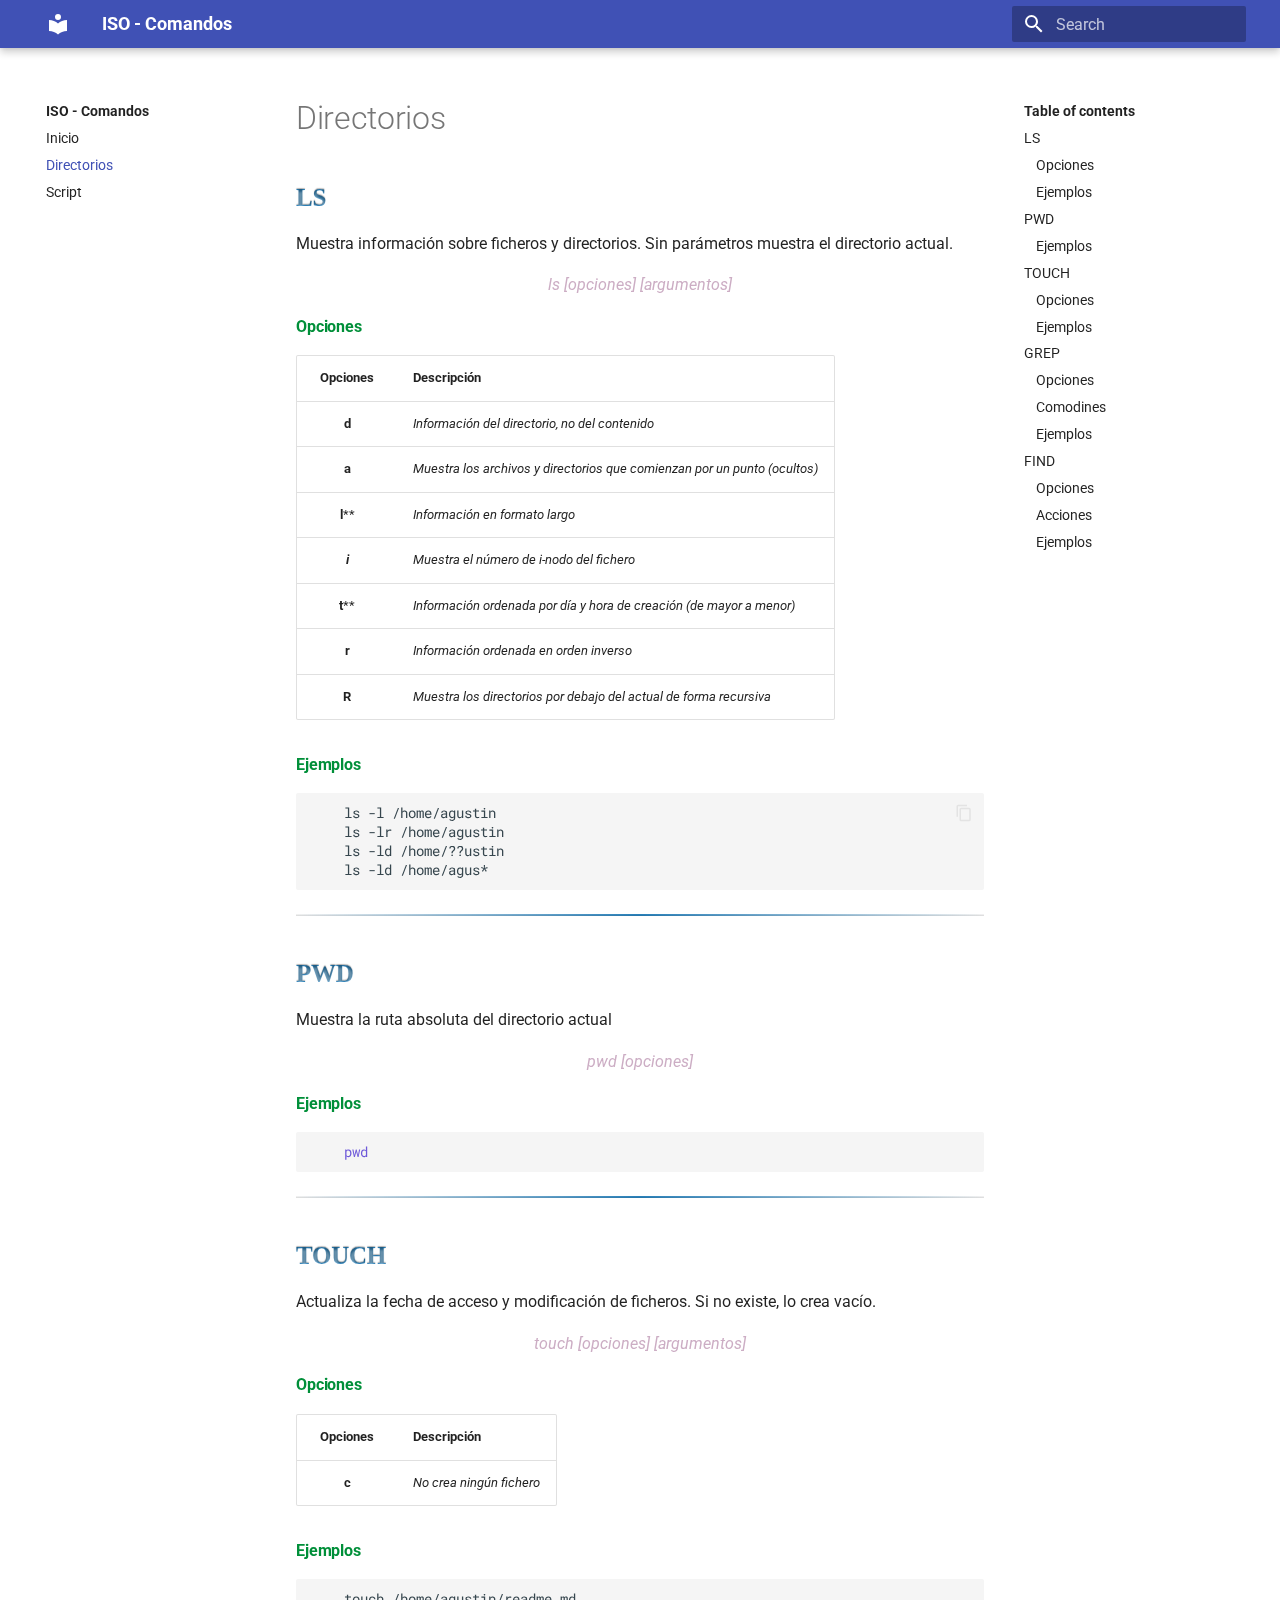
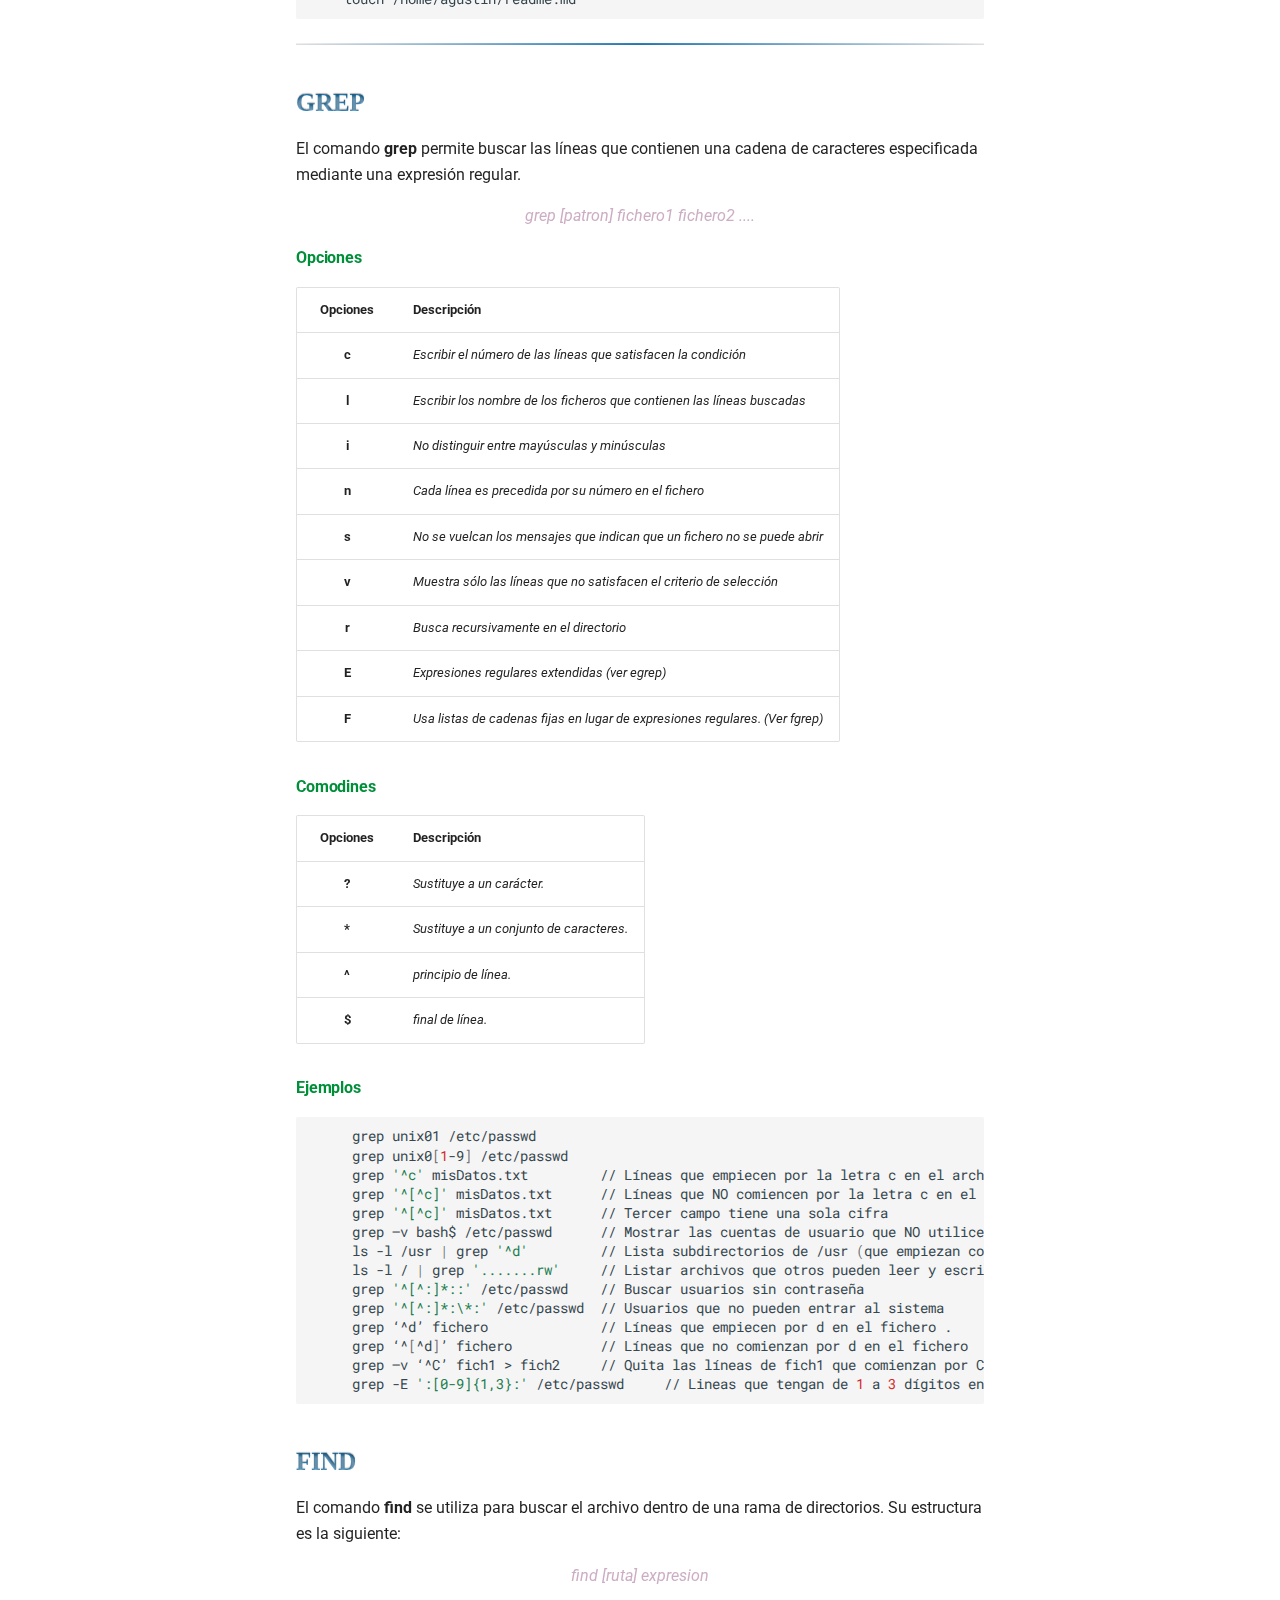
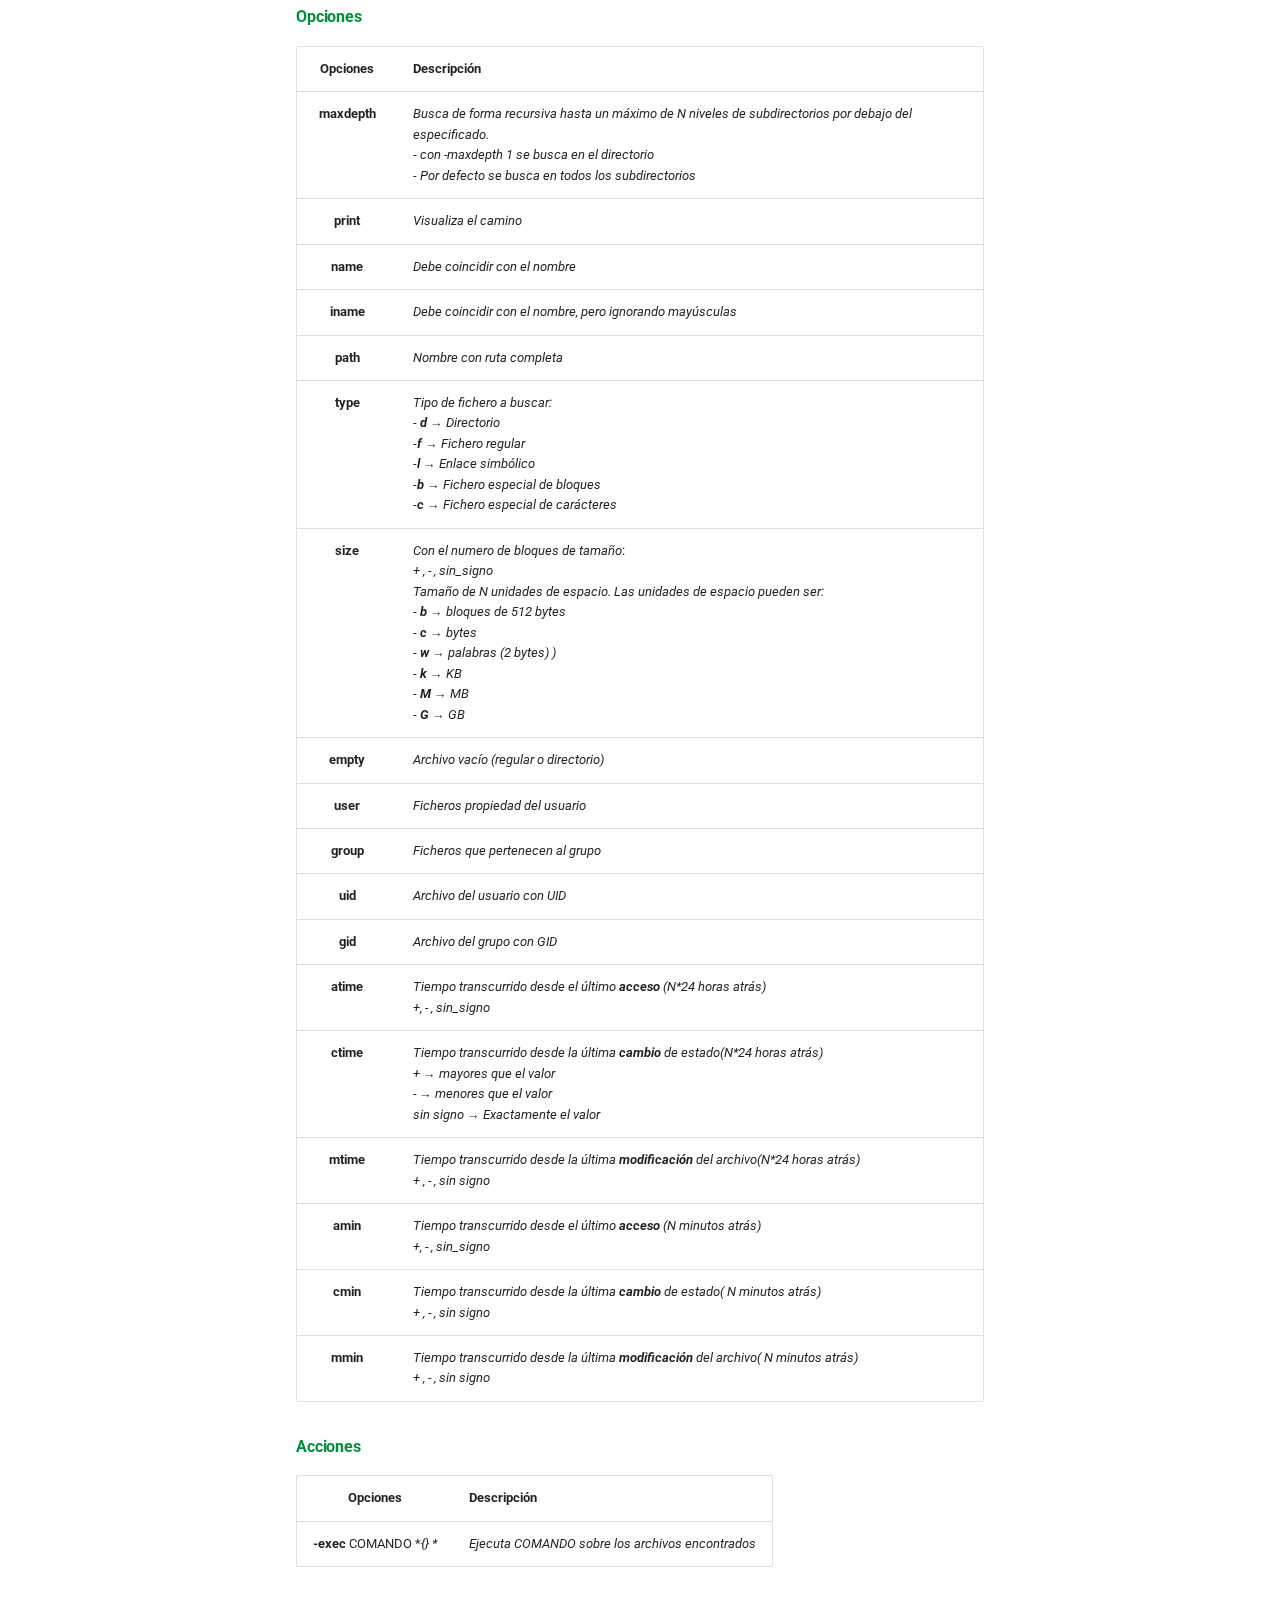
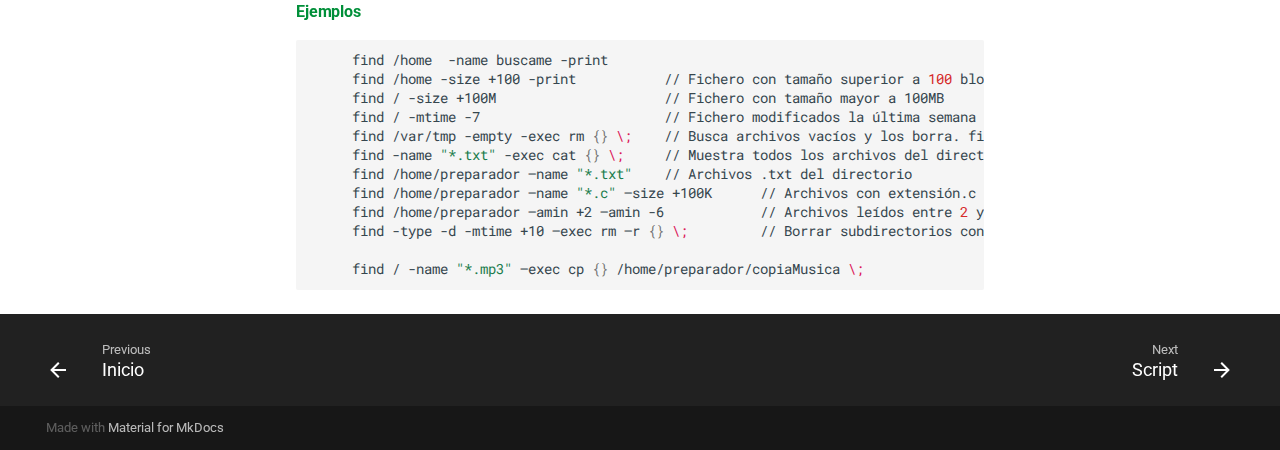
==== commit c5079e59: "actualizando estilos opciones y ejemplos" ====
--- a/directorios/index.html
+++ b/directorios/index.html
@@ -577,7 +577,7 @@
 <h2 id="ls"><span class="ag-titulo">LS</span></h2>
 <p>Muestra información sobre ficheros y directorios. Sin parámetros muestra el directorio actual.</p>
 <p><em><center style="color:#ccadc4">ls [opciones] [argumentos]</center></em></p>
-<h4 id="opciones"><strong><span style="color:#2980B9">Opciones</span></strong></h4>
+<h4 id="opciones"><span class="ag-ejemplos-opciones">Opciones</span></h4>
 <table>
 <thead>
 <tr>
@@ -616,7 +616,7 @@
 </tr>
 </tbody>
 </table>
-<h4 id="ejemplos"><strong><span style="color:#008F39">Ejemplos</span></strong></h4>
+<h4 id="ejemplos"><span class="ag-ejemplos-opciones">Ejemplos</span></h4>
 <div class="highlight"><pre><span></span><code>    ls -l /home/agustin
     ls -lr /home/agustin
     ls -ld /home/??ustin
@@ -627,7 +627,7 @@
 <h2 id="pwd"><span class="ag-titulo">PWD</span></h2>
 <p>Muestra la ruta absoluta del directorio actual</p>
 <p><em><center style="color:#ccadc4">pwd [opciones] </center></em></p>
-<h4 id="ejemplos_1"><strong><span style="color:#008F39">Ejemplos</span></strong></h4>
+<h4 id="ejemplos_1"><span class="ag-ejemplos-opciones">Ejemplos</span></h4>
 <div class="highlight"><pre><span></span><code>    <span class="nb">pwd</span> 
 </code></pre></div>
 <hr>
@@ -635,7 +635,7 @@
 <h2 id="touch"><span class="ag-titulo">TOUCH</span></h2>
 <p>Actualiza la fecha de acceso y modificación de ficheros. Si no existe, lo crea vacío.</p>
 <p><em><center style="color:#ccadc4">touch [opciones] [argumentos]</center></em></p>
-<h4 id="opciones_1"><strong><span style="color:#2980B9">Opciones</span></strong></h4>
+<h4 id="opciones_1"><span class="ag-ejemplos-opciones">Opciones</span></h4>
 <table>
 <thead>
 <tr>
@@ -650,14 +650,14 @@
 </tr>
 </tbody>
 </table>
-<h4 id="ejemplos_2"><strong><span style="color:#008F39">Ejemplos</span></strong></h4>
+<h4 id="ejemplos_2"><span class="ag-ejemplos-opciones">Ejemplos</span></h4>
 <div class="highlight"><pre><span></span><code>    touch /home/agustin/readme.md
 </code></pre></div>
 <hr>
 <h2 id="grep"><span class="ag-titulo">GREP</span></h2>
 <p>El comando <strong>grep</strong> permite buscar las líneas que contienen una cadena de caracteres especificada mediante una expresión regular.</p>
 <p><em><center style="color:#ccadc4">grep [patron] fichero1 fichero2 ....</center></em></p>
-<h4 id="opciones_2"><strong><span style="color:#2980B9">Opciones</span></strong></h4>
+<h4 id="opciones_2"><span class="ag-ejemplos-opciones">Opciones</span></h4>
 <table>
 <thead>
 <tr>
@@ -704,7 +704,7 @@
 </tr>
 </tbody>
 </table>
-<h4 id="comodines"><strong><span style="color:#2980B9">Comodines</span></strong></h4>
+<h4 id="comodines"><span class="ag-ejemplos-opciones">Comodines</span></h4>
 <table>
 <thead>
 <tr>
@@ -731,7 +731,7 @@
 </tr>
 </tbody>
 </table>
-<h4 id="ejemplos_3"><strong><span style="color:#008F39">Ejemplos</span></strong></h4>
+<h4 id="ejemplos_3"><span class="ag-ejemplos-opciones">Ejemplos</span></h4>
 <div class="highlight"><pre><span></span><code>     grep unix01 /etc/passwd
      grep unix0<span class="o">[</span><span class="m">1</span>-9<span class="o">]</span> /etc/passwd
      grep <span class="s1">&#39;^c&#39;</span> misDatos.txt         // Líneas que empiecen por la letra c en el archivo misDatos.txt
@@ -750,7 +750,7 @@
 <h2 id="find"><span class="ag-titulo">FIND</span></h2>
 <p>El comando <strong>find</strong> se utiliza para buscar el archivo dentro de una rama de directorios. Su estructura es la siguiente:</p>
 <p><em><center style="color:#ccadc4">find [ruta] expresion </center></em></p>
-<h4 id="opciones_3"><strong><span style="color:#2980B9">Opciones</span></strong></h4>
+<h4 id="opciones_3"><span class="ag-ejemplos-opciones">Opciones</span></h4>
 <table>
 <thead>
 <tr>
@@ -833,7 +833,7 @@
 </tr>
 </tbody>
 </table>
-<h4 id="acciones"><strong><span style="color:#2980B9">Acciones</span></strong></h4>
+<h4 id="acciones"><span class="ag-ejemplos-opciones">Acciones</span></h4>
 <table>
 <thead>
 <tr>
@@ -848,7 +848,7 @@
 </tr>
 </tbody>
 </table>
-<h4 id="ejemplos_4"><strong><span style="color:#008F39">Ejemplos</span></strong></h4>
+<h4 id="ejemplos_4"><span class="ag-ejemplos-opciones">Ejemplos</span></h4>
 <div class="highlight"><pre><span></span><code>     find /home  -name buscame -print
      find /home -size +100 -print           // Fichero con tamaño superior a <span class="m">100</span> bloques 
      find / -size +100M                     // Fichero con tamaño mayor a 100MB
--- a/stylesheets/estilos-agustin.css
+++ b/stylesheets/estilos-agustin.css
@@ -26,4 +26,9 @@
 	background-clip: text;
 	color: transparent;
 	text-shadow: 0px 3px 3px rgba(255,255,255,0.4), 0px -1px 1px rgba(0,0,0,0.3);
+}
+
+span.ag-ejemplos-opciones{
+	color:#008F39;
+	
 }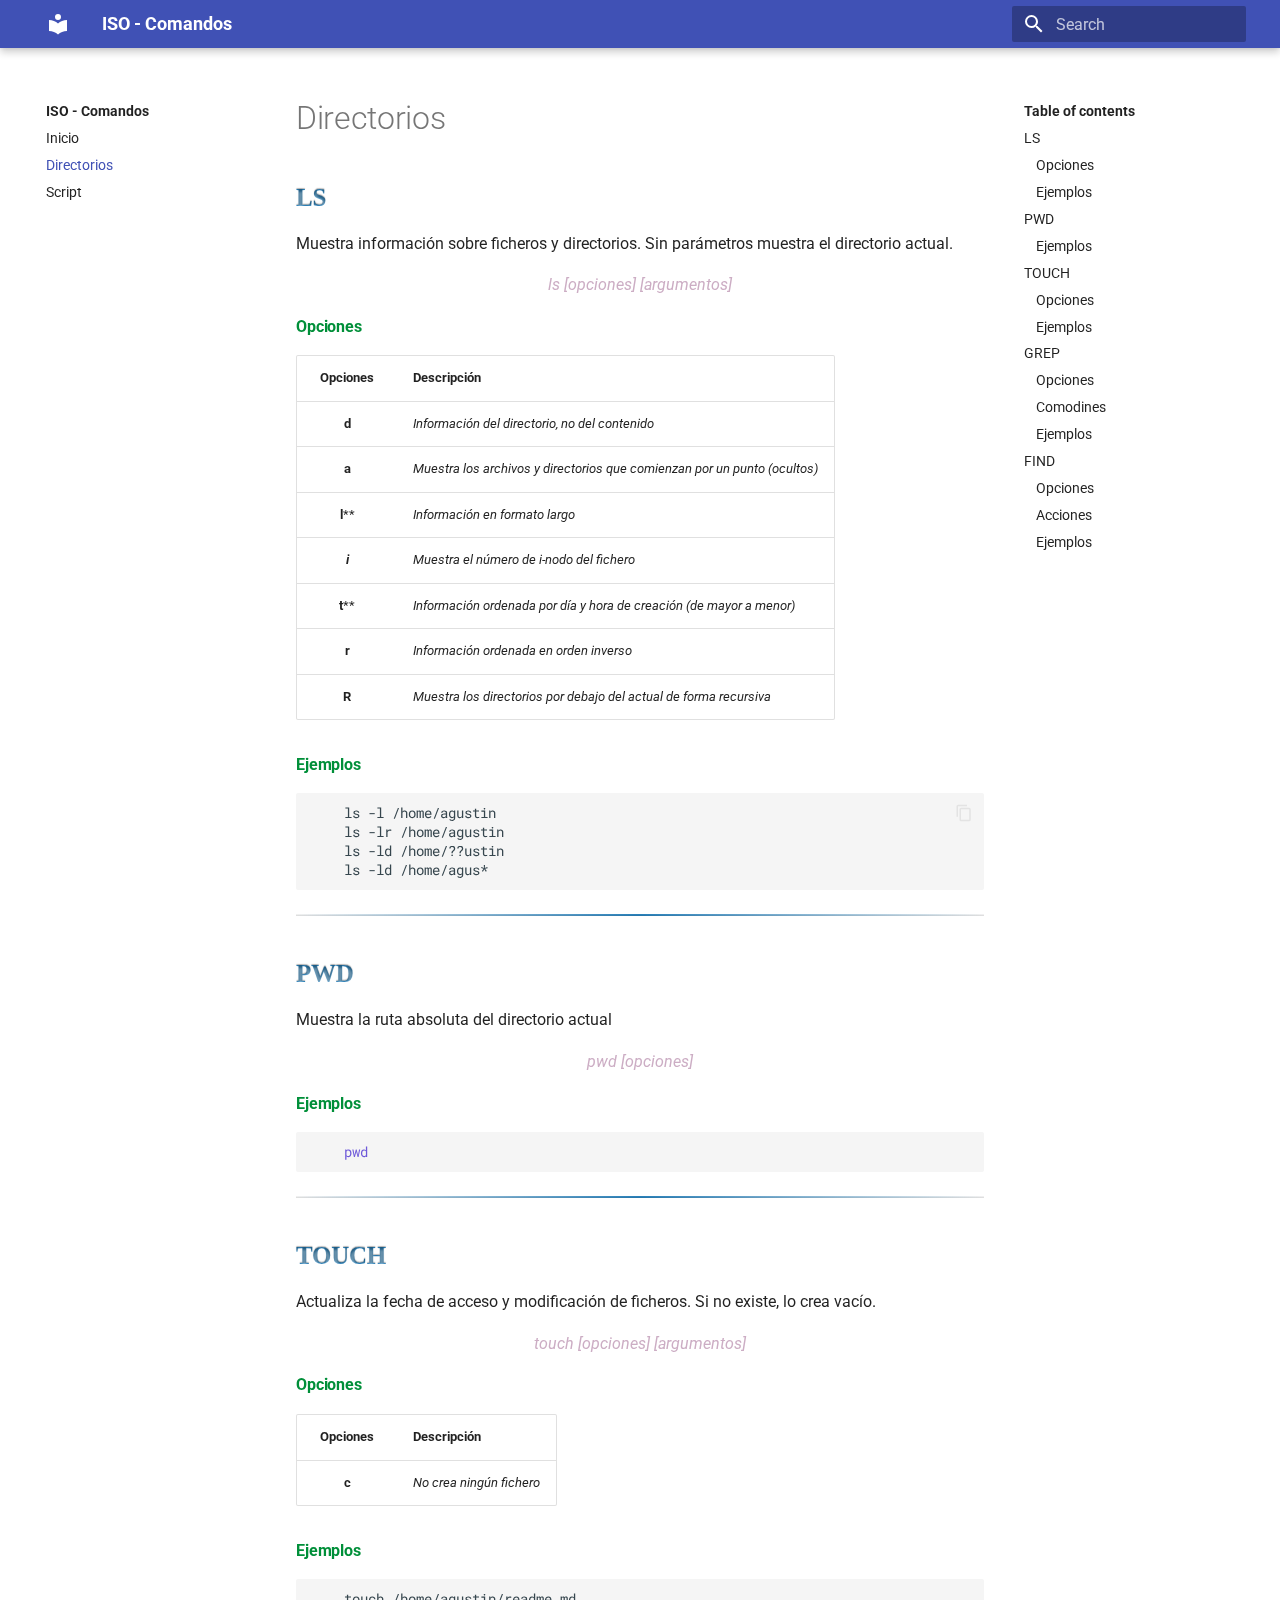
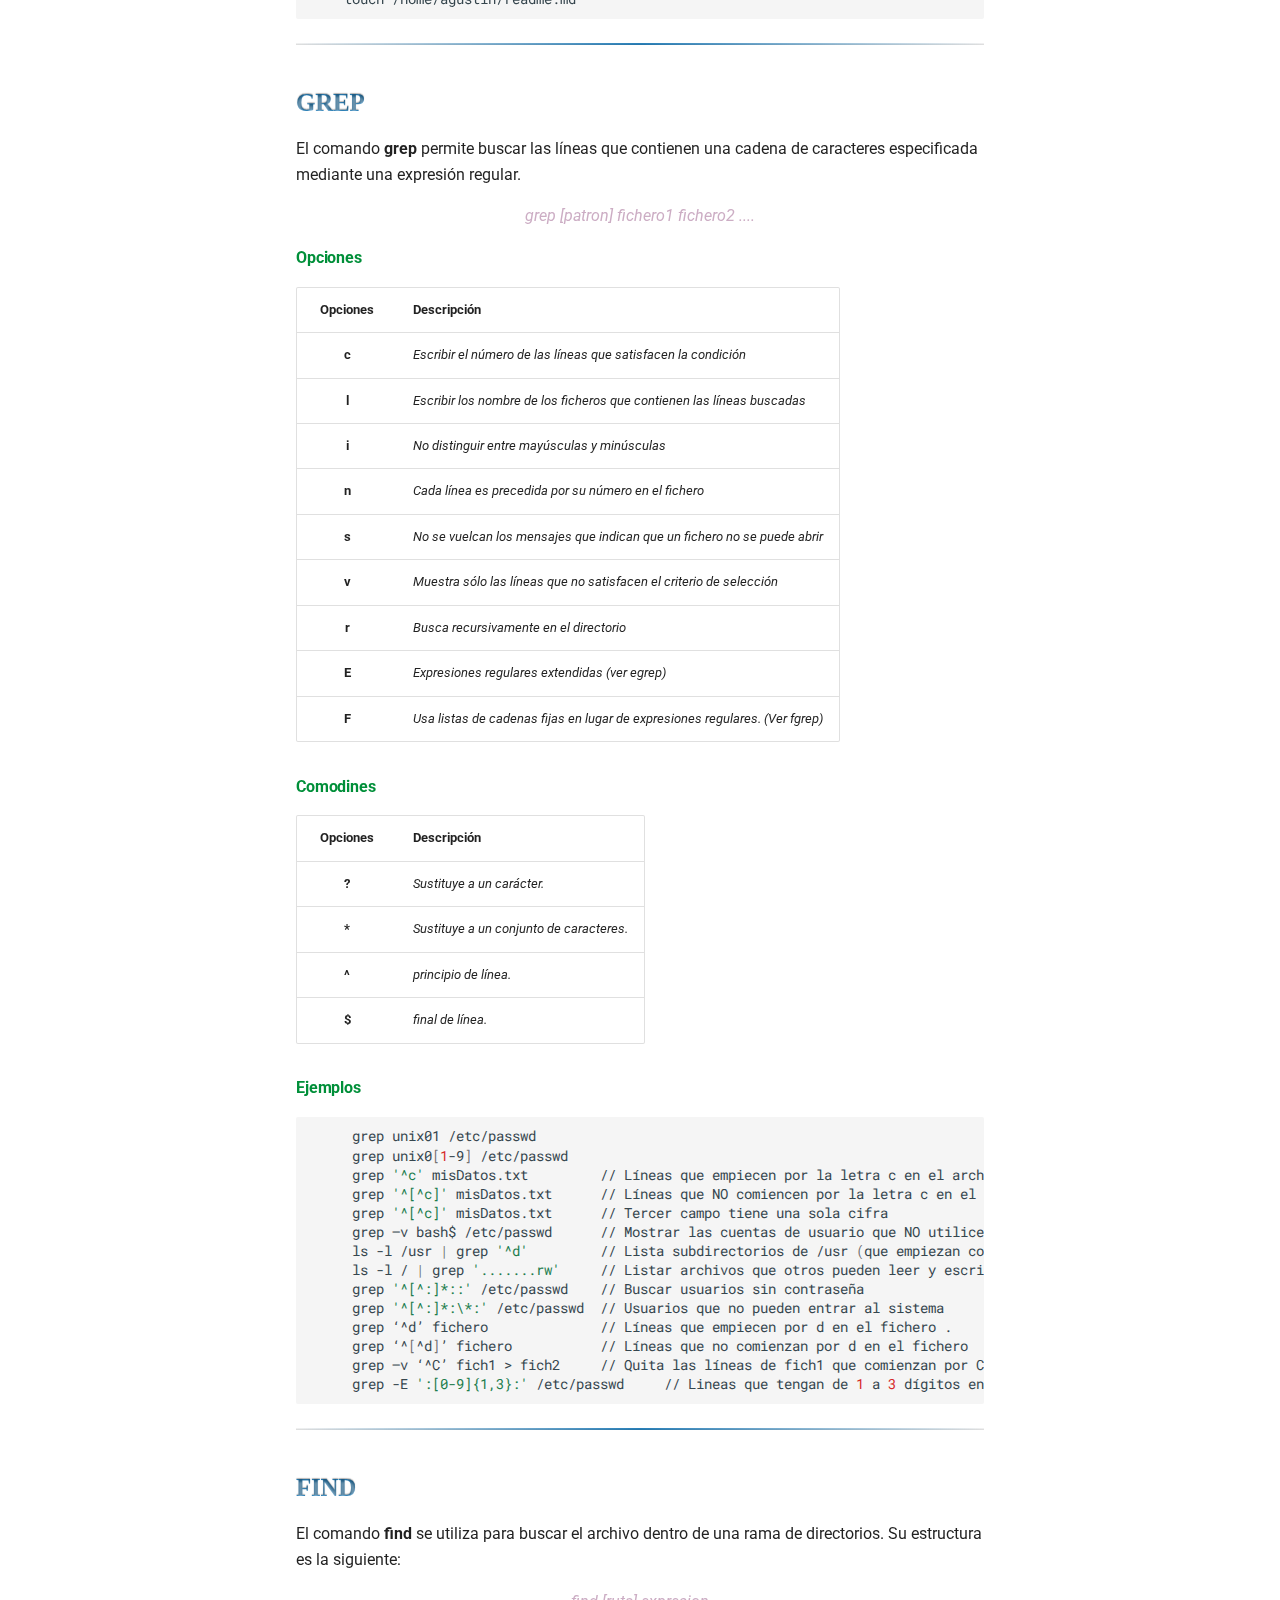
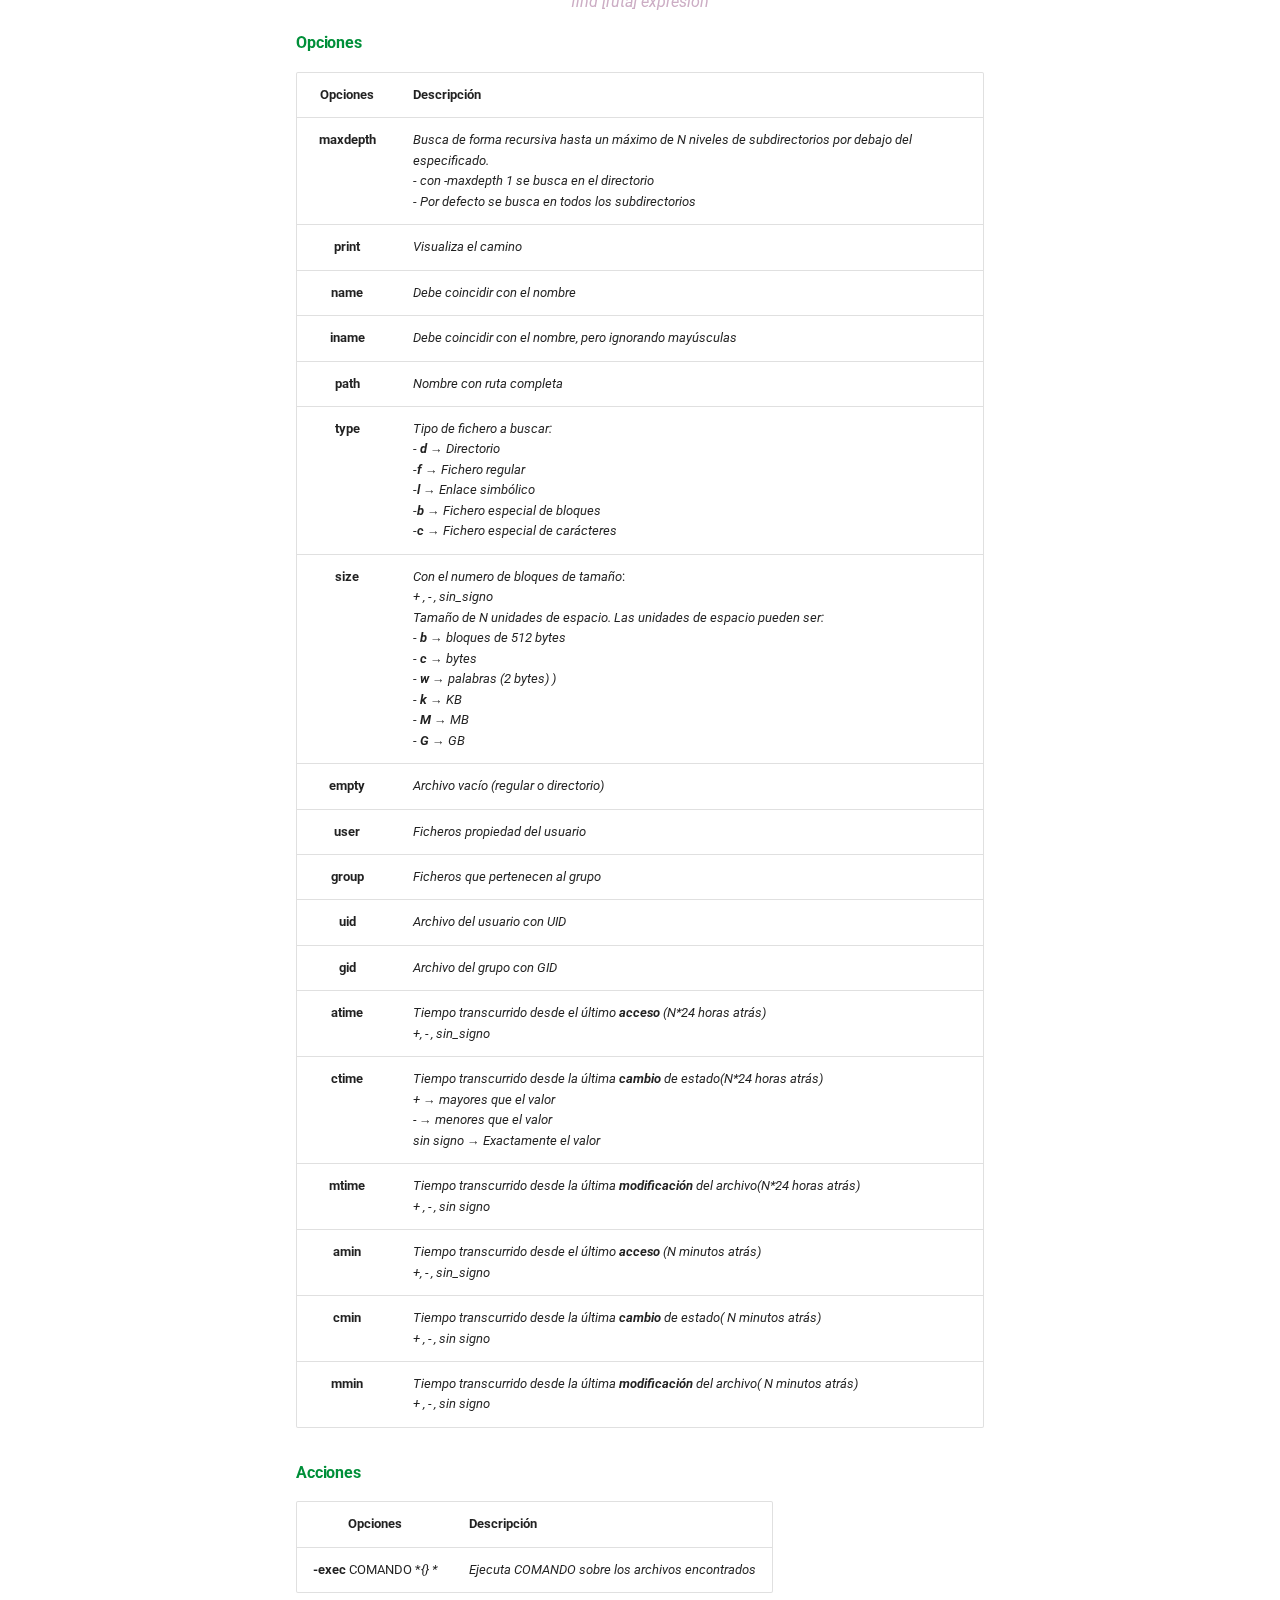
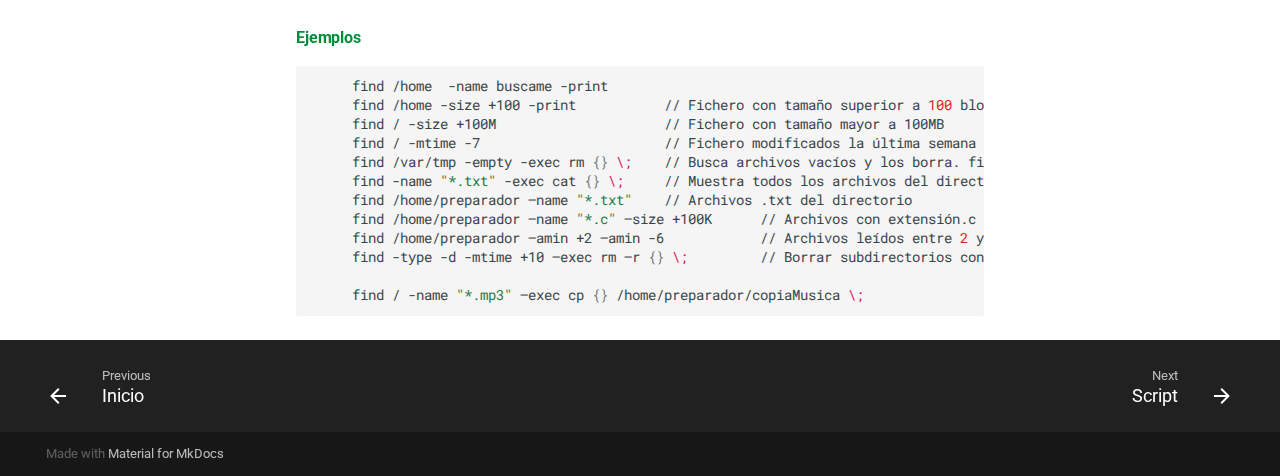
==== commit 14071b04: "separador" ====
--- a/directorios/index.html
+++ b/directorios/index.html
@@ -747,6 +747,8 @@
      grep –v ‘^C’ fich1 &gt; fich2     // Quita las líneas de fich1 que comienzan por C y copio en fich2
      grep -E <span class="s1">&#39;:[0-9]{1,3}:&#39;</span> /etc/passwd     // Lineas que tengan de <span class="m">1</span> a <span class="m">3</span> dígitos en alguno de sus campos entre “:”
 </code></pre></div>
+<hr>
+
 <h2 id="find"><span class="ag-titulo">FIND</span></h2>
 <p>El comando <strong>find</strong> se utiliza para buscar el archivo dentro de una rama de directorios. Su estructura es la siguiente:</p>
 <p><em><center style="color:#ccadc4">find [ruta] expresion </center></em></p>
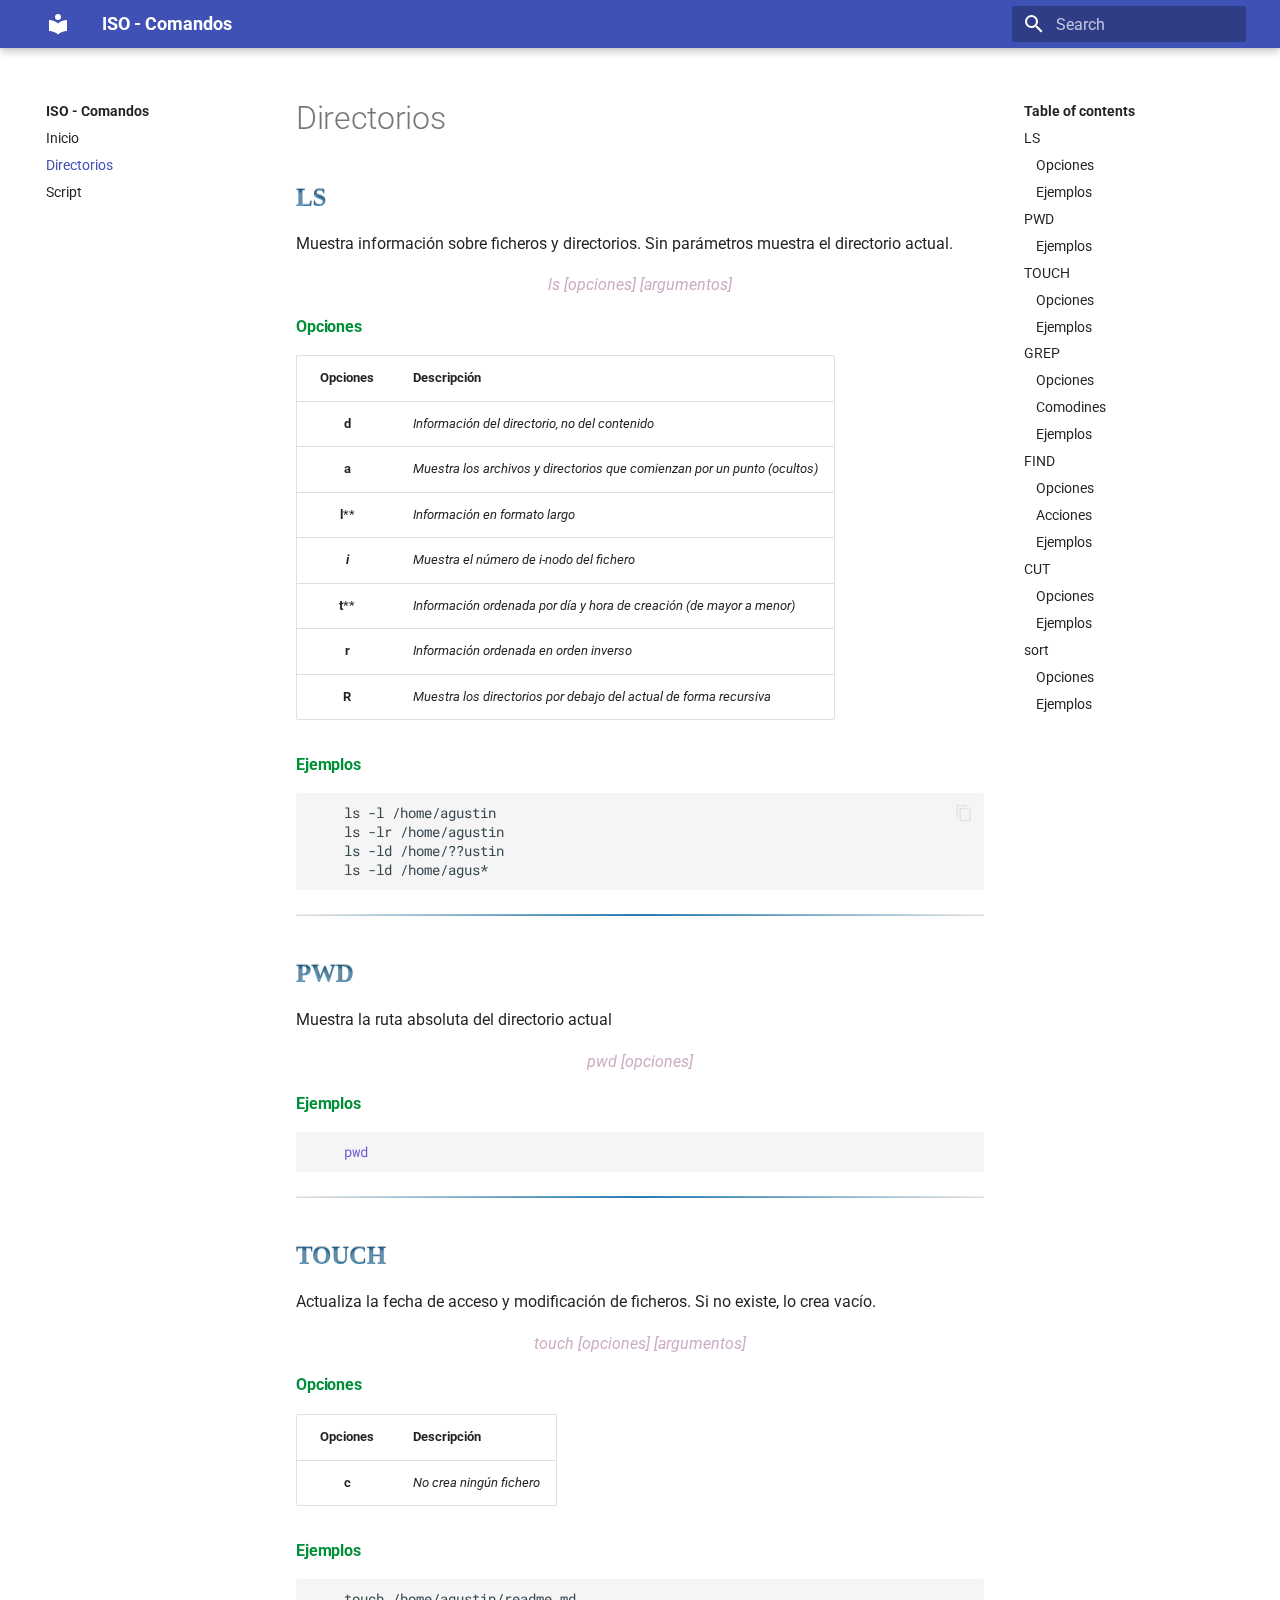
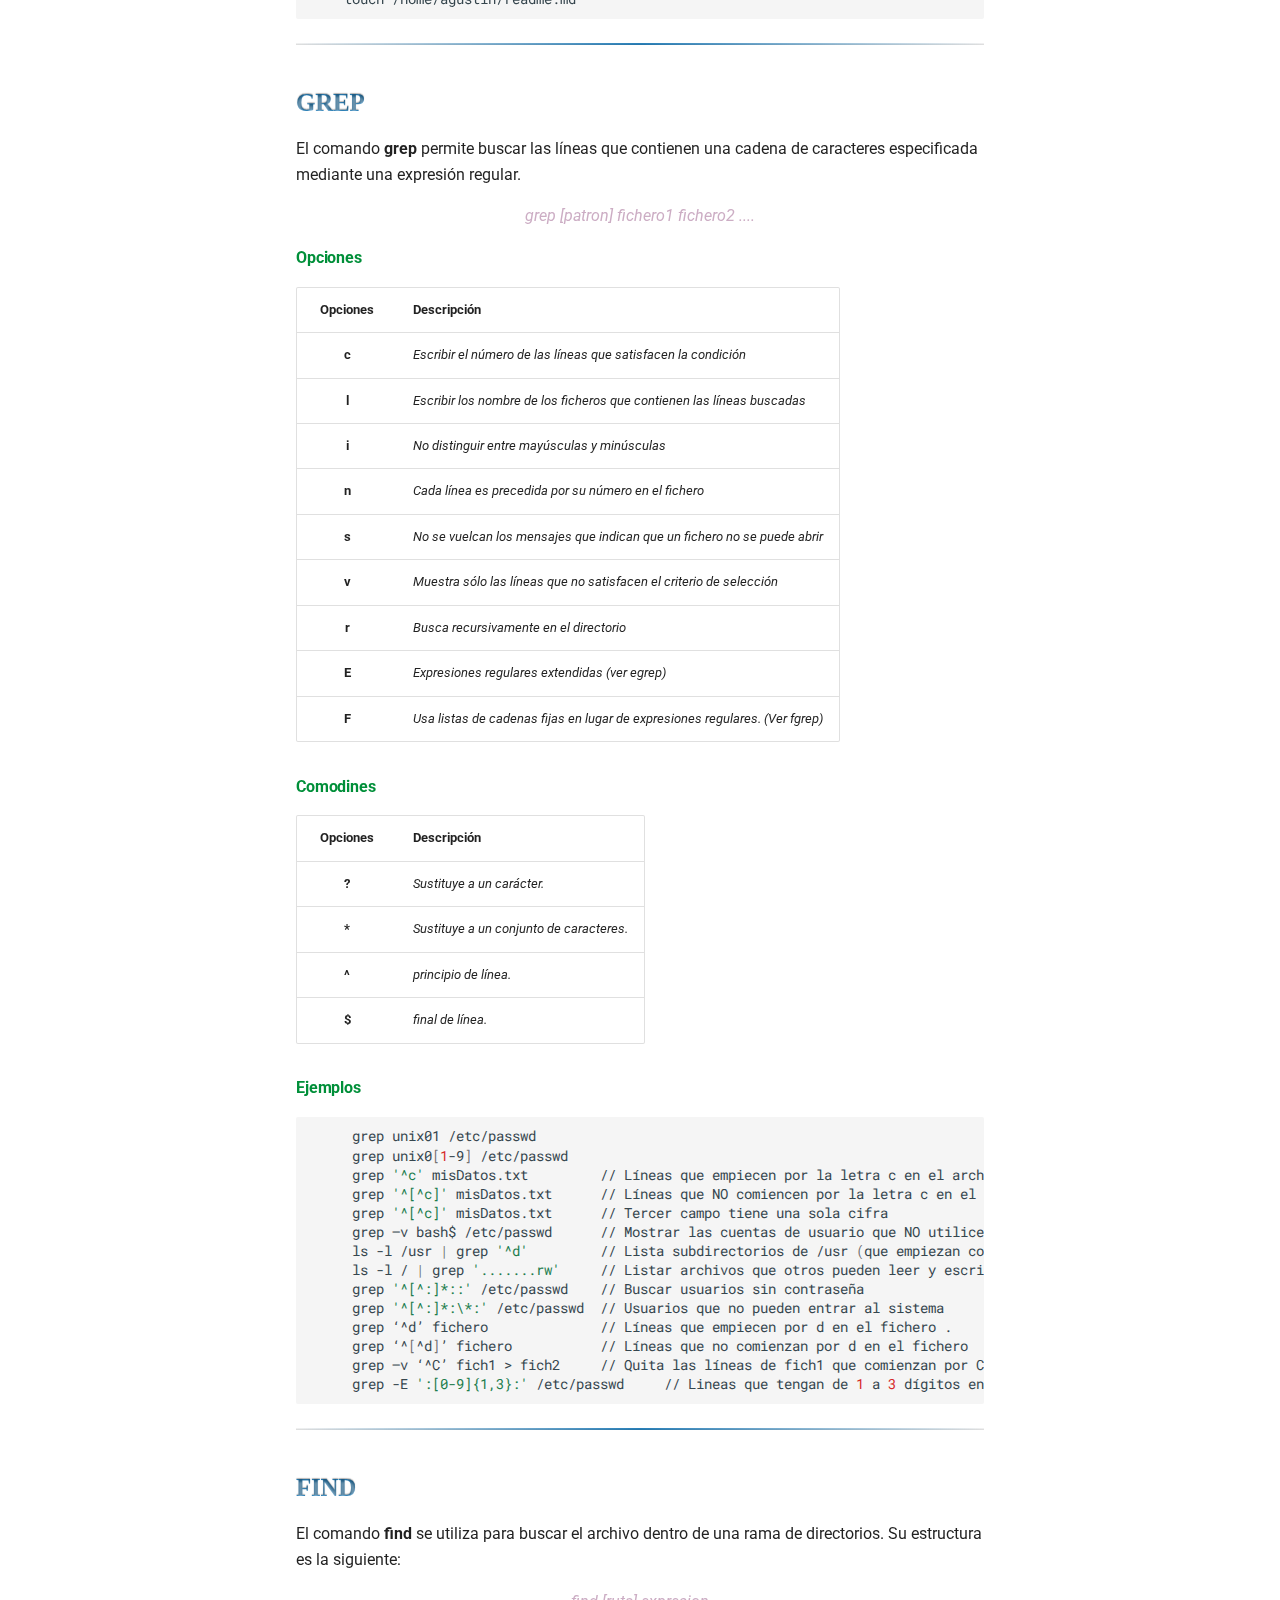
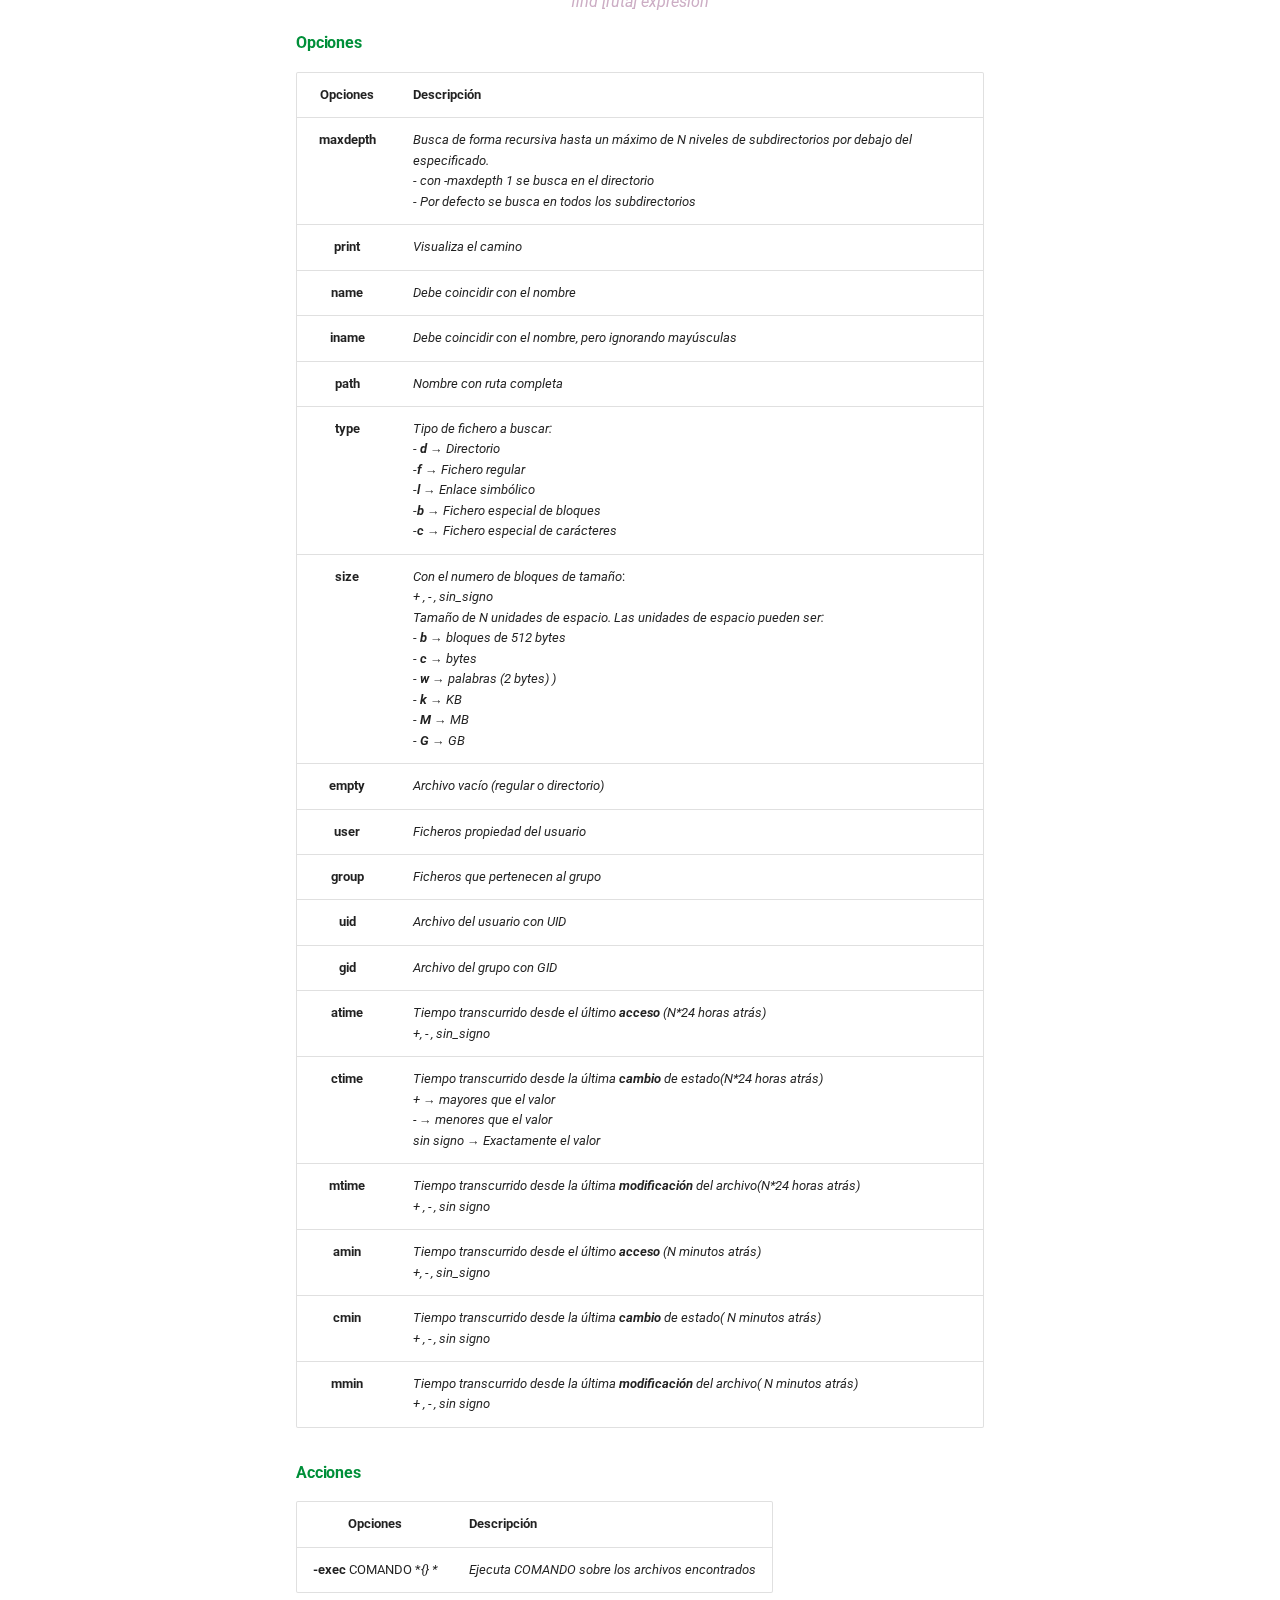
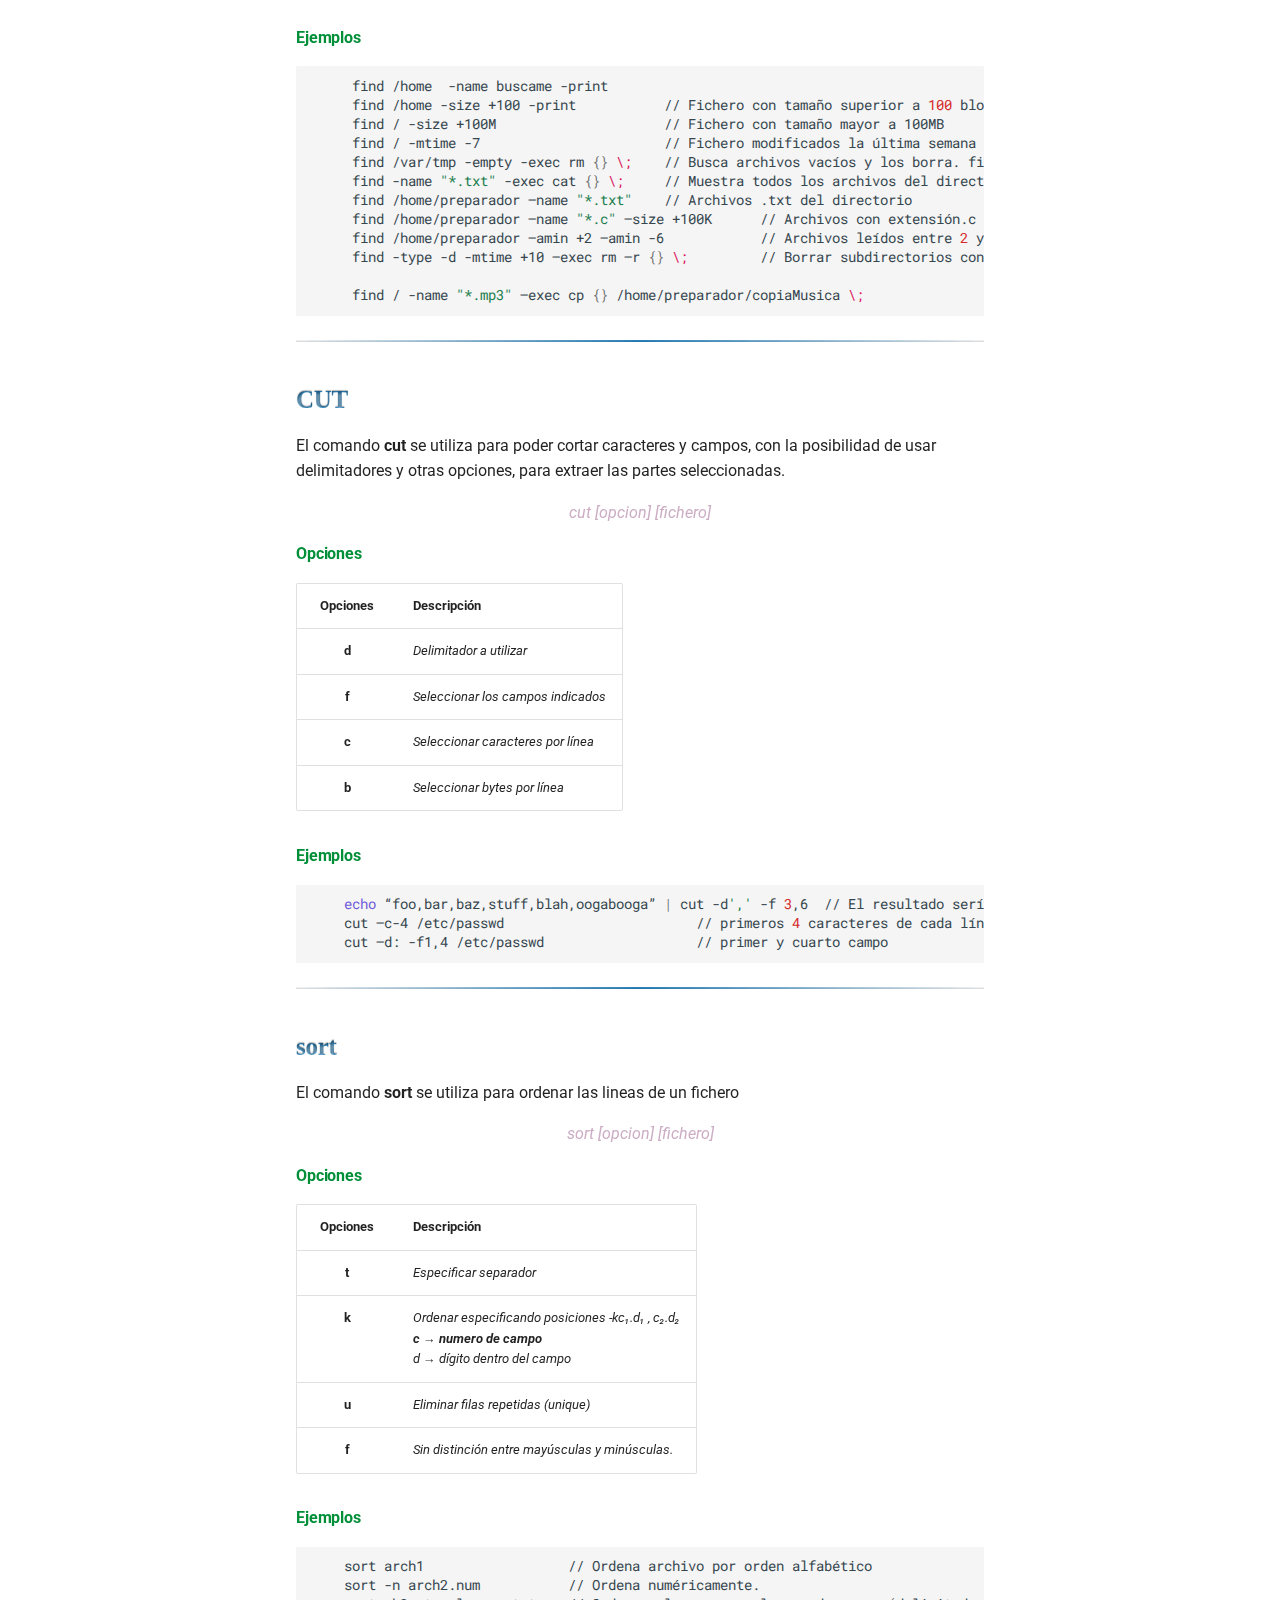
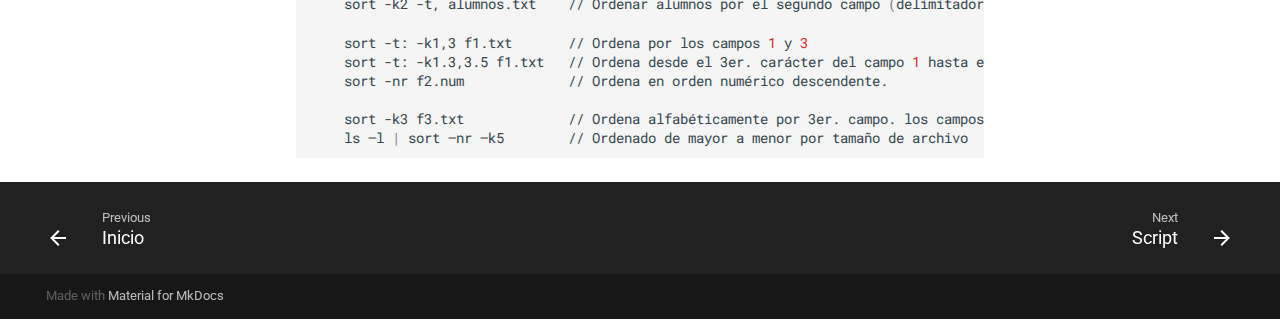
==== commit 2ecd347e: "añadiendo comando sort" ====
--- a/directorios/index.html
+++ b/directorios/index.html
@@ -369,6 +369,60 @@
   
 </li>
       
+        <li class="md-nav__item">
+  <a href="#cut" class="md-nav__link">
+    CUT
+  </a>
+  
+    <nav class="md-nav" aria-label="CUT">
+      <ul class="md-nav__list">
+        
+          <li class="md-nav__item">
+  <a href="#opciones_4" class="md-nav__link">
+    Opciones
+  </a>
+  
+</li>
+        
+          <li class="md-nav__item">
+  <a href="#ejemplos_5" class="md-nav__link">
+    Ejemplos
+  </a>
+  
+</li>
+        
+      </ul>
+    </nav>
+  
+</li>
+      
+        <li class="md-nav__item">
+  <a href="#sort" class="md-nav__link">
+    sort
+  </a>
+  
+    <nav class="md-nav" aria-label="sort">
+      <ul class="md-nav__list">
+        
+          <li class="md-nav__item">
+  <a href="#opciones_5" class="md-nav__link">
+    Opciones
+  </a>
+  
+</li>
+        
+          <li class="md-nav__item">
+  <a href="#ejemplos_6" class="md-nav__link">
+    Ejemplos
+  </a>
+  
+</li>
+        
+      </ul>
+    </nav>
+  
+</li>
+      
     </ul>
   
 </nav>
@@ -548,6 +602,60 @@
         
           <li class="md-nav__item">
   <a href="#ejemplos_4" class="md-nav__link">
+    Ejemplos
+  </a>
+  
+</li>
+        
+      </ul>
+    </nav>
+  
+</li>
+      
+        <li class="md-nav__item">
+  <a href="#cut" class="md-nav__link">
+    CUT
+  </a>
+  
+    <nav class="md-nav" aria-label="CUT">
+      <ul class="md-nav__list">
+        
+          <li class="md-nav__item">
+  <a href="#opciones_4" class="md-nav__link">
+    Opciones
+  </a>
+  
+</li>
+        
+          <li class="md-nav__item">
+  <a href="#ejemplos_5" class="md-nav__link">
+    Ejemplos
+  </a>
+  
+</li>
+        
+      </ul>
+    </nav>
+  
+</li>
+      
+        <li class="md-nav__item">
+  <a href="#sort" class="md-nav__link">
+    sort
+  </a>
+  
+    <nav class="md-nav" aria-label="sort">
+      <ul class="md-nav__list">
+        
+          <li class="md-nav__item">
+  <a href="#opciones_5" class="md-nav__link">
+    Opciones
+  </a>
+  
+</li>
+        
+          <li class="md-nav__item">
+  <a href="#ejemplos_6" class="md-nav__link">
     Ejemplos
   </a>
   
@@ -864,6 +972,87 @@
 
      find / -name <span class="s2">&quot;*.mp3&quot;</span> –exec cp <span class="o">{}</span> /home/preparador/copiaMusica <span class="se">\;</span>
 </code></pre></div>
+<hr>
+
+<h2 id="cut"><span class="ag-titulo">CUT</span></h2>
+<p>El comando <strong>cut</strong> se utiliza para poder cortar caracteres y campos, con la posibilidad de usar delimitadores y otras opciones, para extraer las partes seleccionadas.</p>
+<p><em><center style="color:#ccadc4">cut [opcion] [fichero] </center></em></p>
+<h4 id="opciones_4"><span class="ag-ejemplos-opciones">Opciones</span></h4>
+<table>
+<thead>
+<tr>
+<th align="center">Opciones</th>
+<th align="left">Descripción</th>
+</tr>
+</thead>
+<tbody>
+<tr>
+<td align="center"><strong>d</strong></td>
+<td align="left"><em>Delimitador a utilizar</em></td>
+</tr>
+<tr>
+<td align="center"><strong>f</strong></td>
+<td align="left"><em>Seleccionar los campos indicados</em></td>
+</tr>
+<tr>
+<td align="center"><strong>c</strong></td>
+<td align="left"><em>Seleccionar caracteres por línea</em></td>
+</tr>
+<tr>
+<td align="center"><strong>b</strong></td>
+<td align="left"><em>Seleccionar bytes por línea</em></td>
+</tr>
+</tbody>
+</table>
+<h4 id="ejemplos_5"><span class="ag-ejemplos-opciones">Ejemplos</span></h4>
+<div class="highlight"><pre><span></span><code>    <span class="nb">echo</span> “foo,bar,baz,stuff,blah,oogabooga” <span class="p">|</span> cut -d<span class="s1">&#39;,&#39;</span> -f <span class="m">3</span>,6  // El resultado sería: baz,oogabooga
+    cut –c-4 /etc/passwd                        // primeros <span class="m">4</span> caracteres de cada línea
+    cut –d: -f1,4 /etc/passwd                   // primer y cuarto campo 
+</code></pre></div>
+<hr>
+
+<h2 id="sort"><span class="ag-titulo">sort</span></h2>
+<p>El comando <strong>sort</strong> se utiliza para ordenar las lineas de un fichero</p>
+<p><em><center style="color:#ccadc4">sort [opcion] [fichero] </center></em></p>
+<h4 id="opciones_5"><span class="ag-ejemplos-opciones">Opciones</span></h4>
+<table>
+<thead>
+<tr>
+<th align="center">Opciones</th>
+<th align="left">Descripción</th>
+</tr>
+</thead>
+<tbody>
+<tr>
+<td align="center"><strong>t</strong></td>
+<td align="left"><em>Especificar separador</em></td>
+</tr>
+<tr>
+<td align="center"><strong>k</strong></td>
+<td align="left"><em>Ordenar especificando posiciones     -kc₁.d₁ , c₂.d₂</em>  <br /><strong><em>c</em><em> → numero de campo</em><br /></strong><em>d</em><em> → dígito dentro del campo</em></td>
+</tr>
+<tr>
+<td align="center"><strong>u</strong></td>
+<td align="left"><em>Eliminar filas repetidas (unique)</em></td>
+</tr>
+<tr>
+<td align="center"><strong>f</strong></td>
+<td align="left"><em>Sin distinción entre mayúsculas y minúsculas.</em></td>
+</tr>
+</tbody>
+</table>
+<h4 id="ejemplos_6"><span class="ag-ejemplos-opciones">Ejemplos</span></h4>
+<div class="highlight"><pre><span></span><code>    sort arch1                  // Ordena archivo por orden alfabético
+    sort -n arch2.num           // Ordena numéricamente.
+    sort -k2 -t, alumnos.txt    // Ordenar alumnos por el segundo campo <span class="o">(</span>delimitador ,<span class="o">)</span>
+
+    sort -t: -k1,3 f1.txt       // Ordena por los campos <span class="m">1</span> y <span class="m">3</span>   
+    sort -t: -k1.3,3.5 f1.txt   // Ordena desde el 3er. carácter del campo <span class="m">1</span> hasta el 5to. Carácter del campo <span class="m">3</span>.
+    sort -nr f2.num             // Ordena en orden numérico descendente. 
+
+    sort -k3 f3.txt             // Ordena alfabéticamente por 3er. campo. los campos se delimitan por blancos<span class="o">(</span>espacio o tabulador<span class="o">)</span>.
+    ls –l <span class="p">|</span> sort –nr –k5        // Ordenado de mayor a menor por tamaño de archivo
+</code></pre></div>
 
               
             </article>
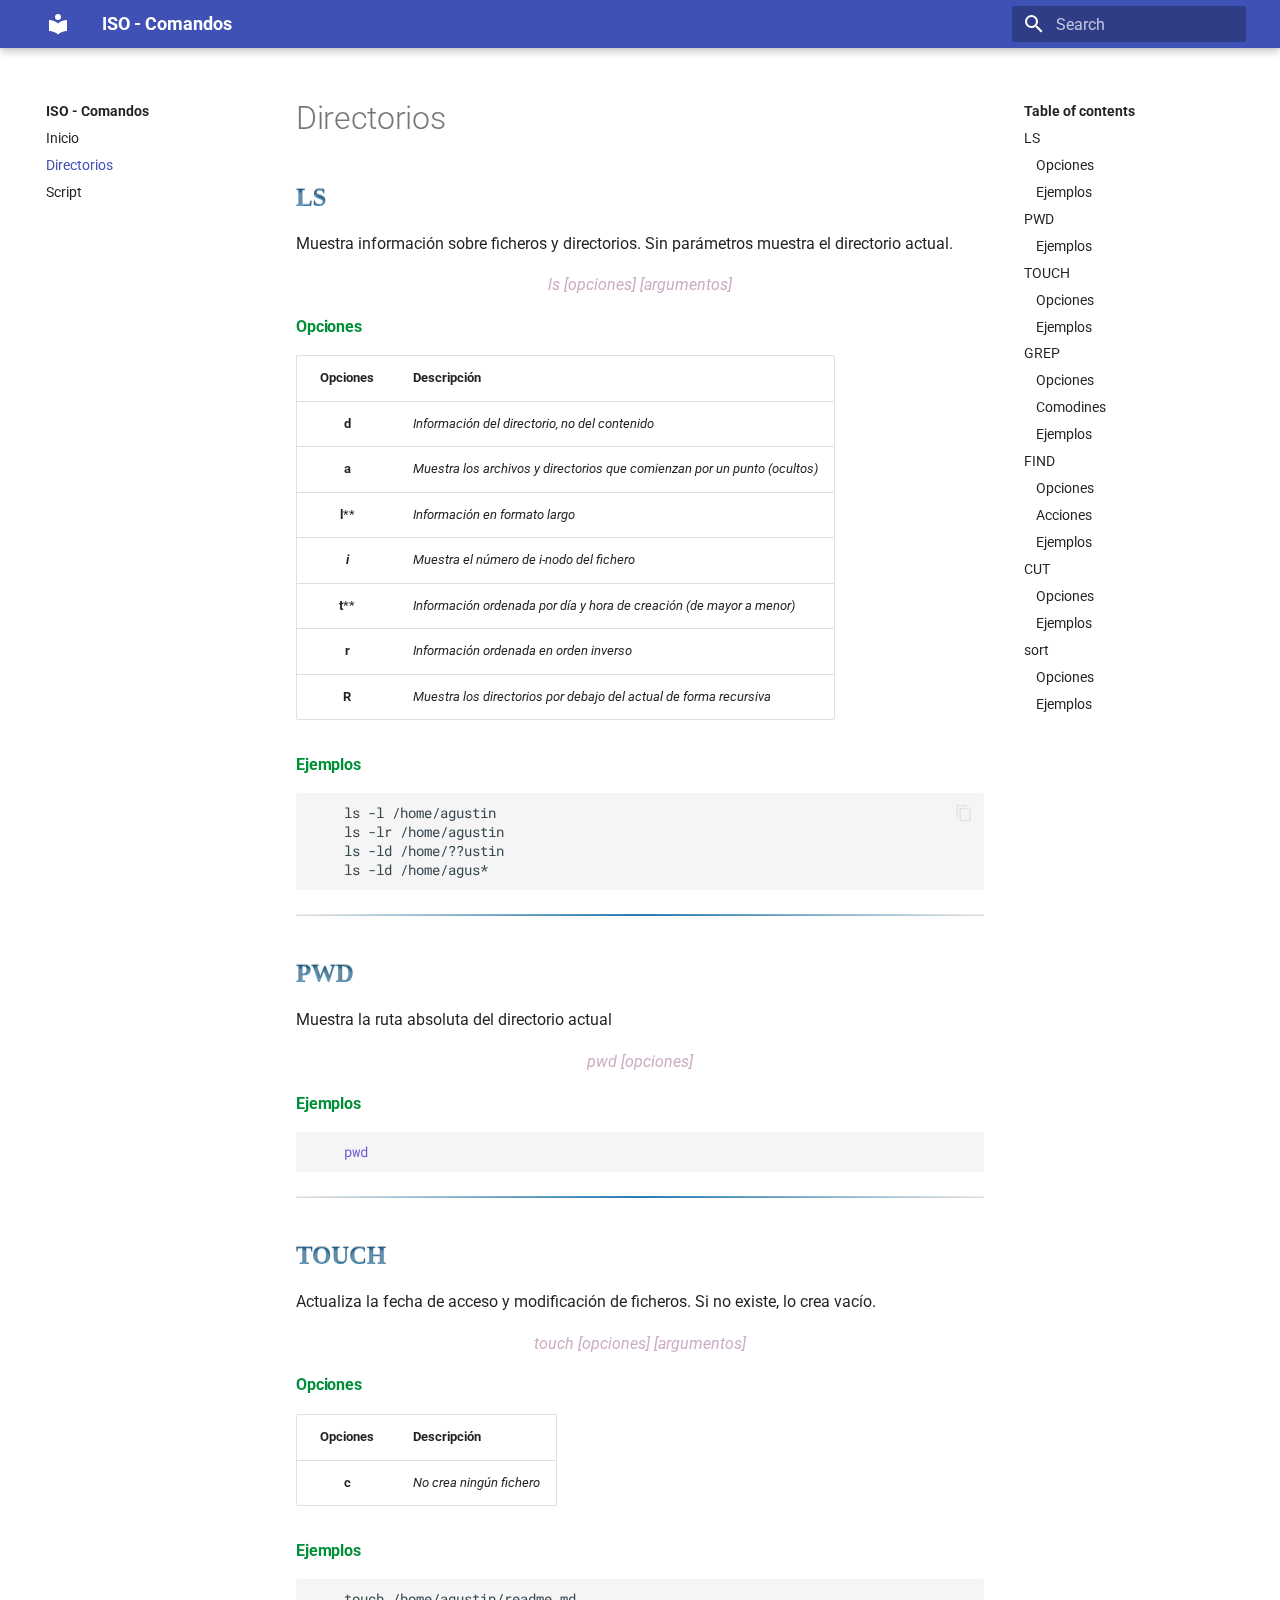
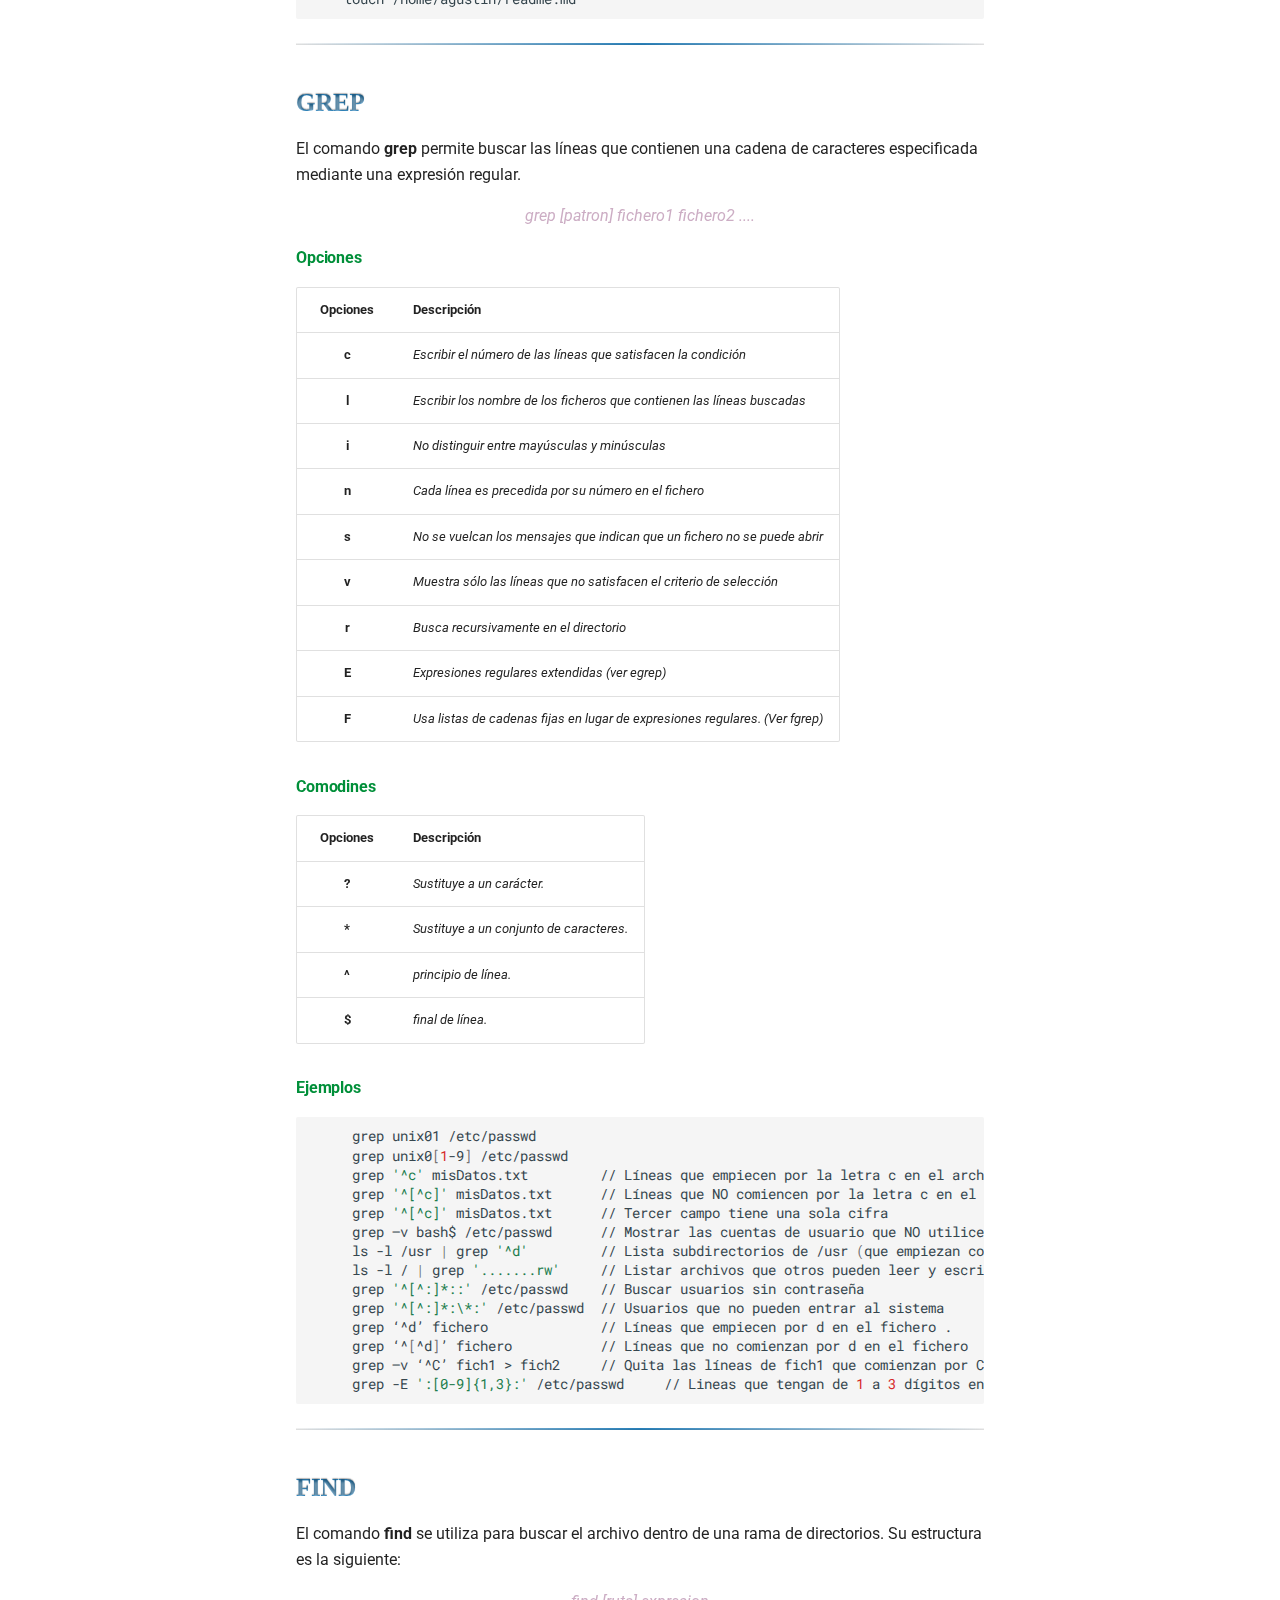
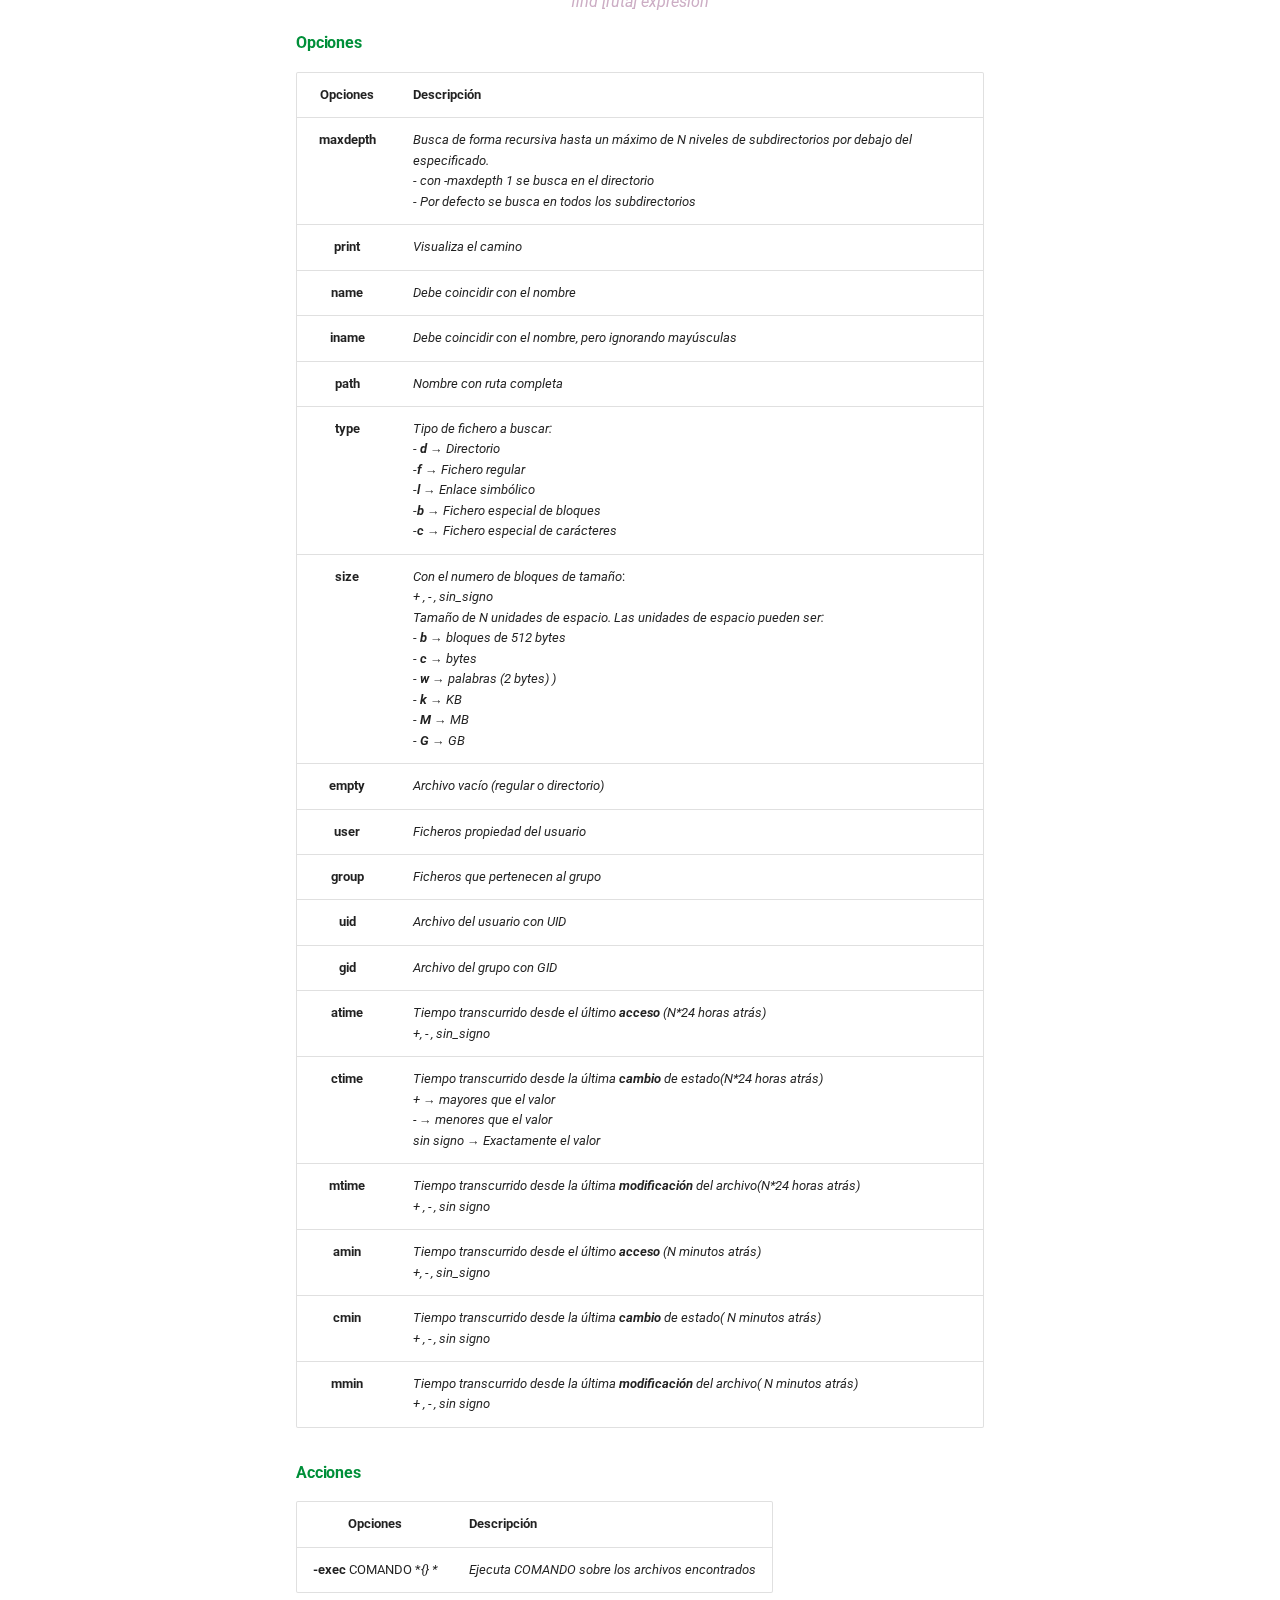
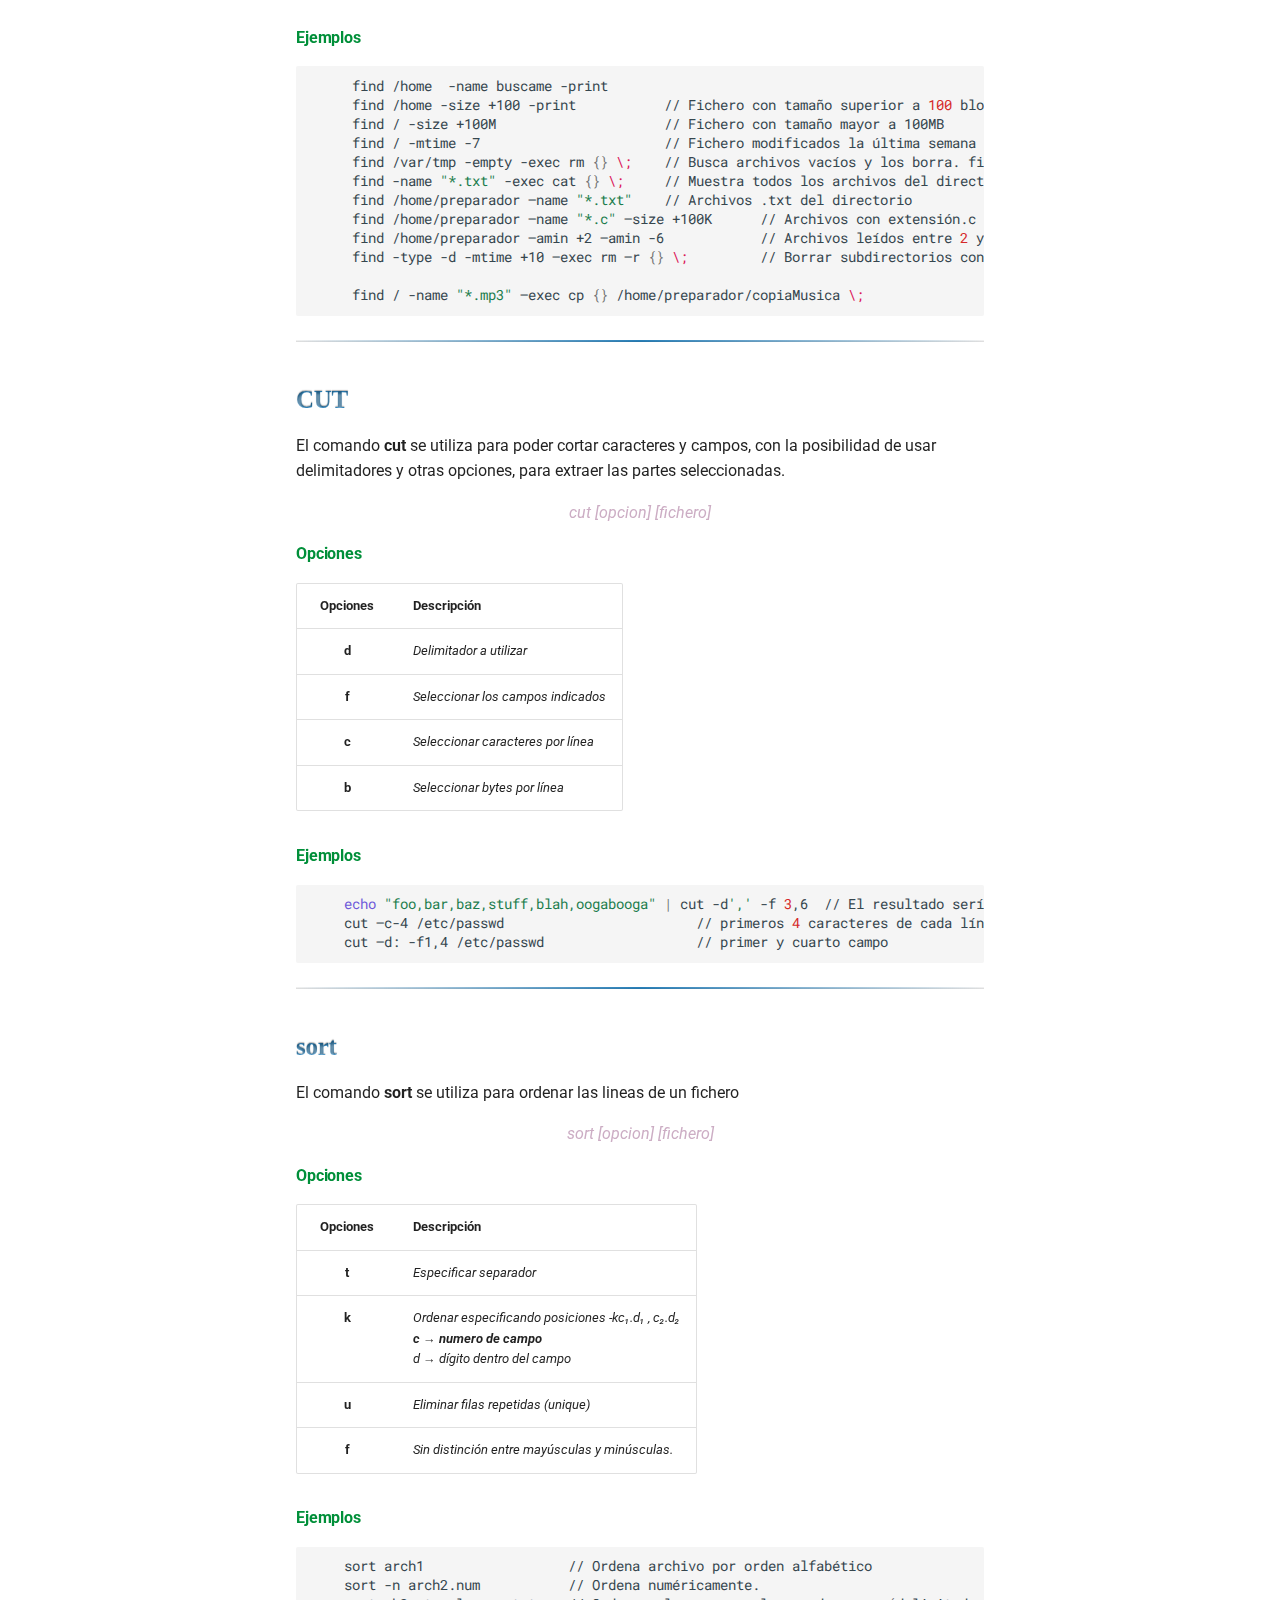
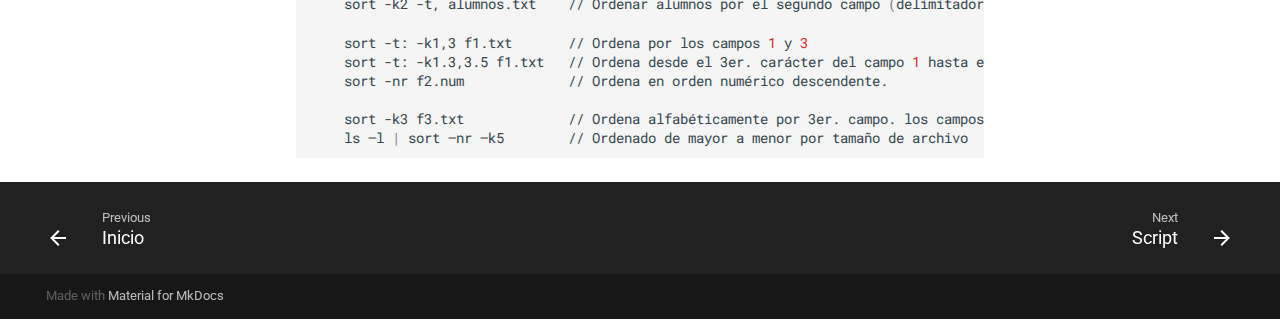
==== commit ca528bf4: "actulizar comillas" ====
--- a/directorios/index.html
+++ b/directorios/index.html
@@ -853,7 +853,7 @@
      grep ‘^d’ fichero              // Líneas que empiecen por d en el fichero .
      grep ‘^<span class="o">[</span>^d<span class="o">]</span>’ fichero           // Líneas que no comienzan por d en el fichero 
      grep –v ‘^C’ fich1 &gt; fich2     // Quita las líneas de fich1 que comienzan por C y copio en fich2
-     grep -E <span class="s1">&#39;:[0-9]{1,3}:&#39;</span> /etc/passwd     // Lineas que tengan de <span class="m">1</span> a <span class="m">3</span> dígitos en alguno de sus campos entre “:”
+     grep -E <span class="s1">&#39;:[0-9]{1,3}:&#39;</span> /etc/passwd     // Lineas que tengan de <span class="m">1</span> a <span class="m">3</span> dígitos en alguno de sus campos entre <span class="s2">&quot;:&quot;</span>
 </code></pre></div>
 <hr>
 
@@ -1005,7 +1005,7 @@
 </tbody>
 </table>
 <h4 id="ejemplos_5"><span class="ag-ejemplos-opciones">Ejemplos</span></h4>
-<div class="highlight"><pre><span></span><code>    <span class="nb">echo</span> “foo,bar,baz,stuff,blah,oogabooga” <span class="p">|</span> cut -d<span class="s1">&#39;,&#39;</span> -f <span class="m">3</span>,6  // El resultado sería: baz,oogabooga
+<div class="highlight"><pre><span></span><code>    <span class="nb">echo</span> <span class="s2">&quot;foo,bar,baz,stuff,blah,oogabooga&quot;</span> <span class="p">|</span> cut -d<span class="s1">&#39;,&#39;</span> -f <span class="m">3</span>,6  // El resultado sería: baz,oogabooga
     cut –c-4 /etc/passwd                        // primeros <span class="m">4</span> caracteres de cada línea
     cut –d: -f1,4 /etc/passwd                   // primer y cuarto campo 
 </code></pre></div>
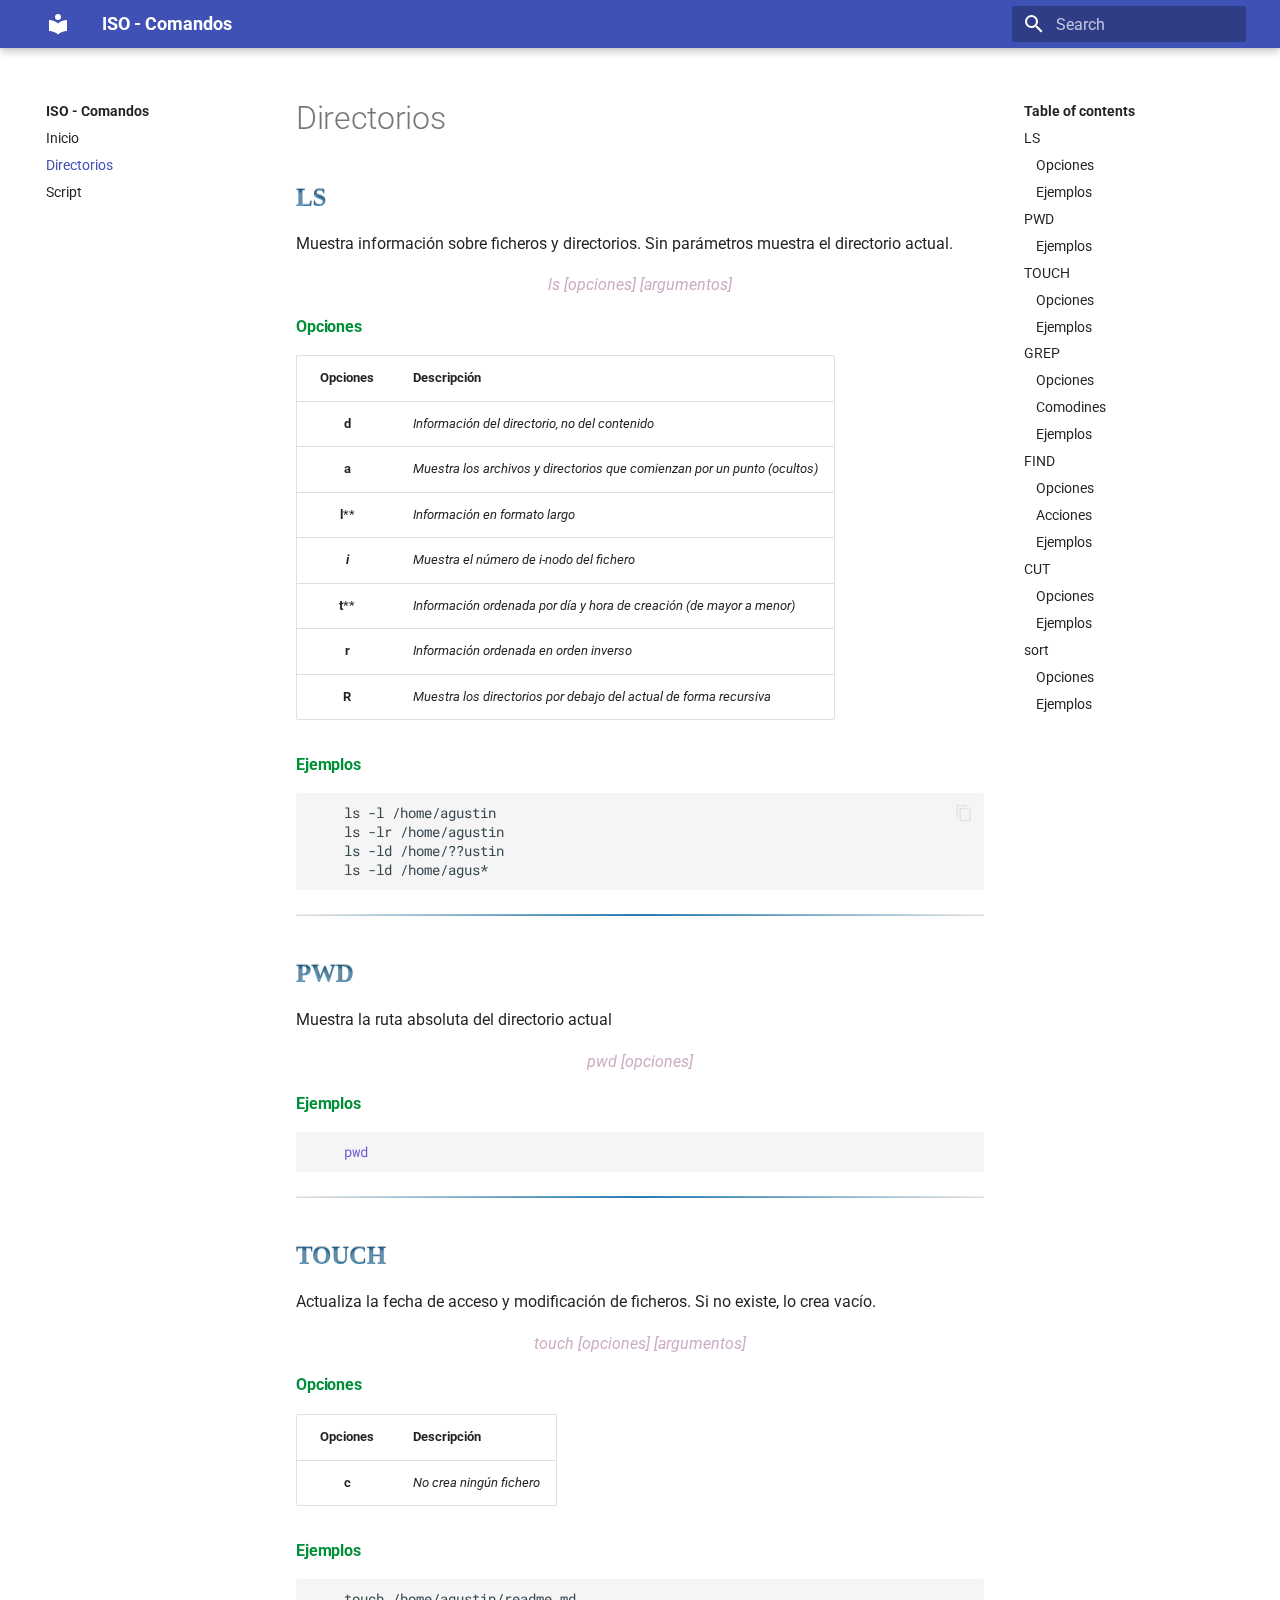
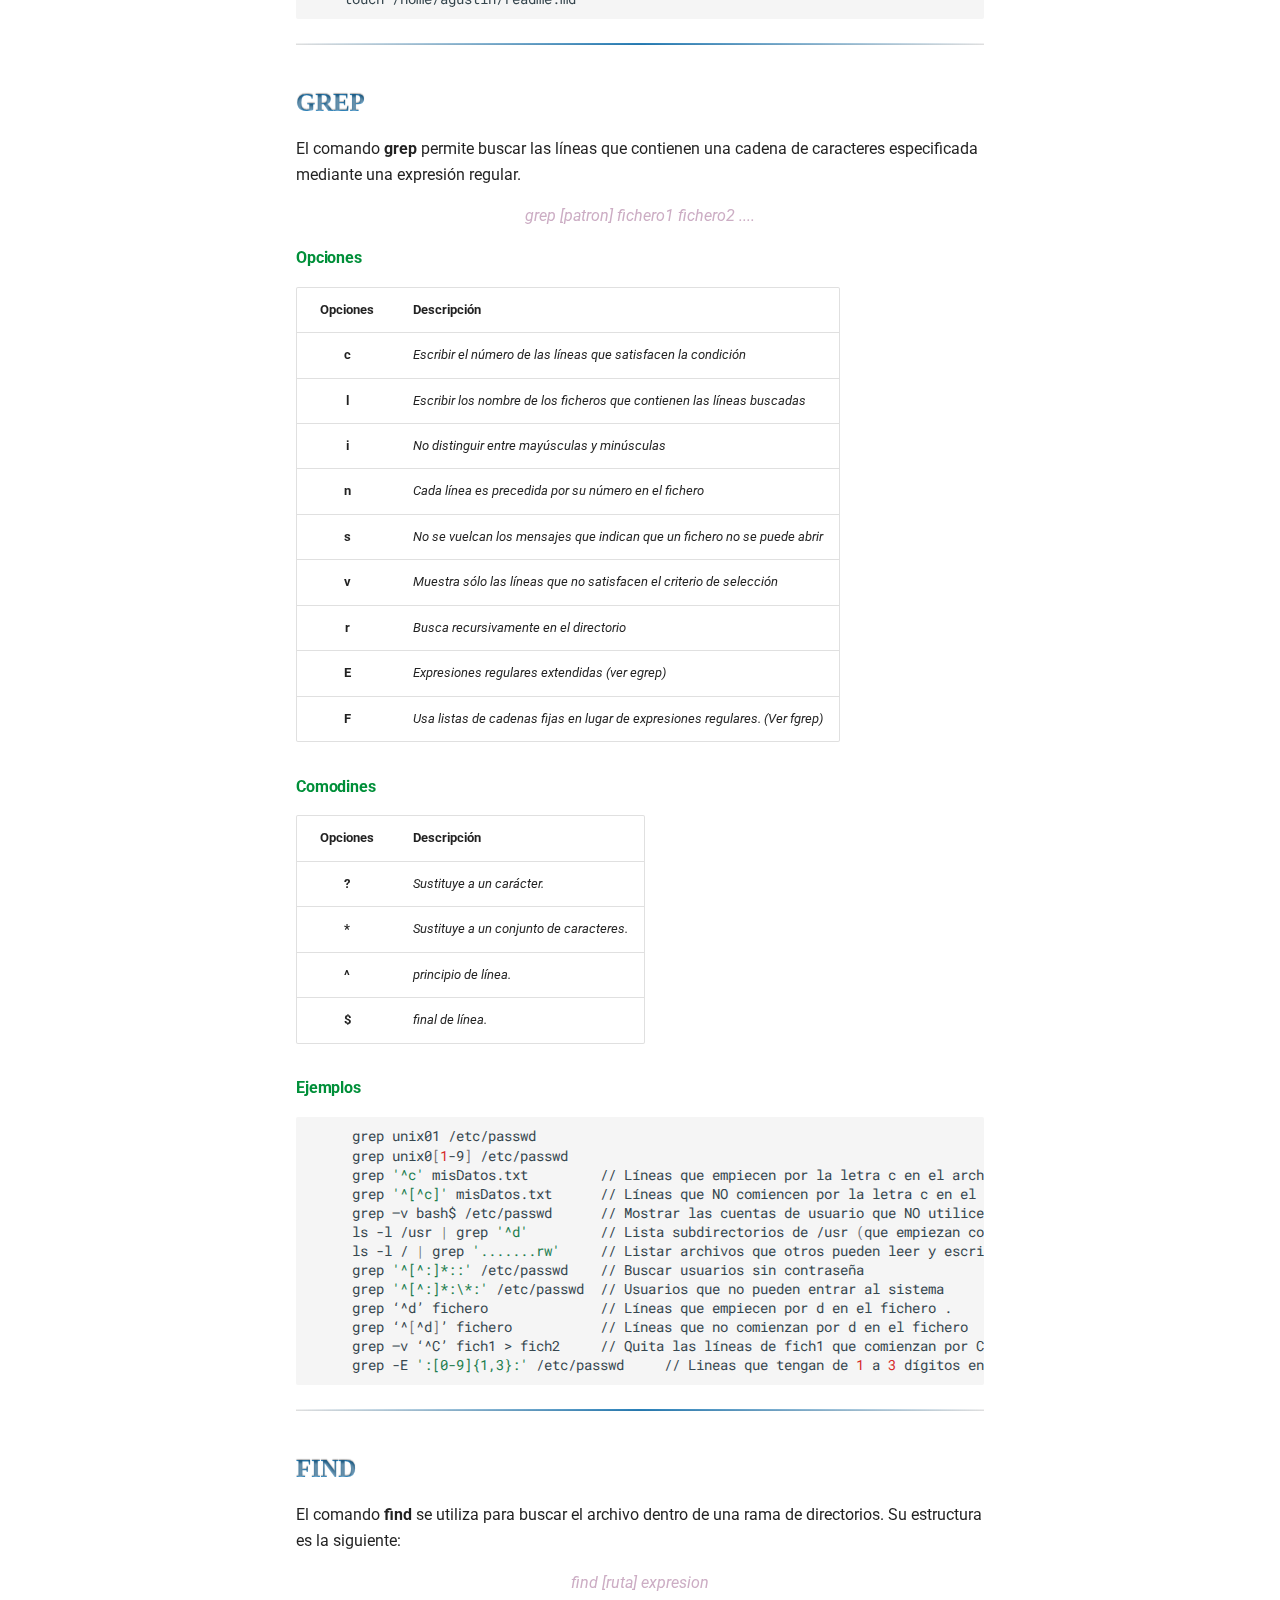
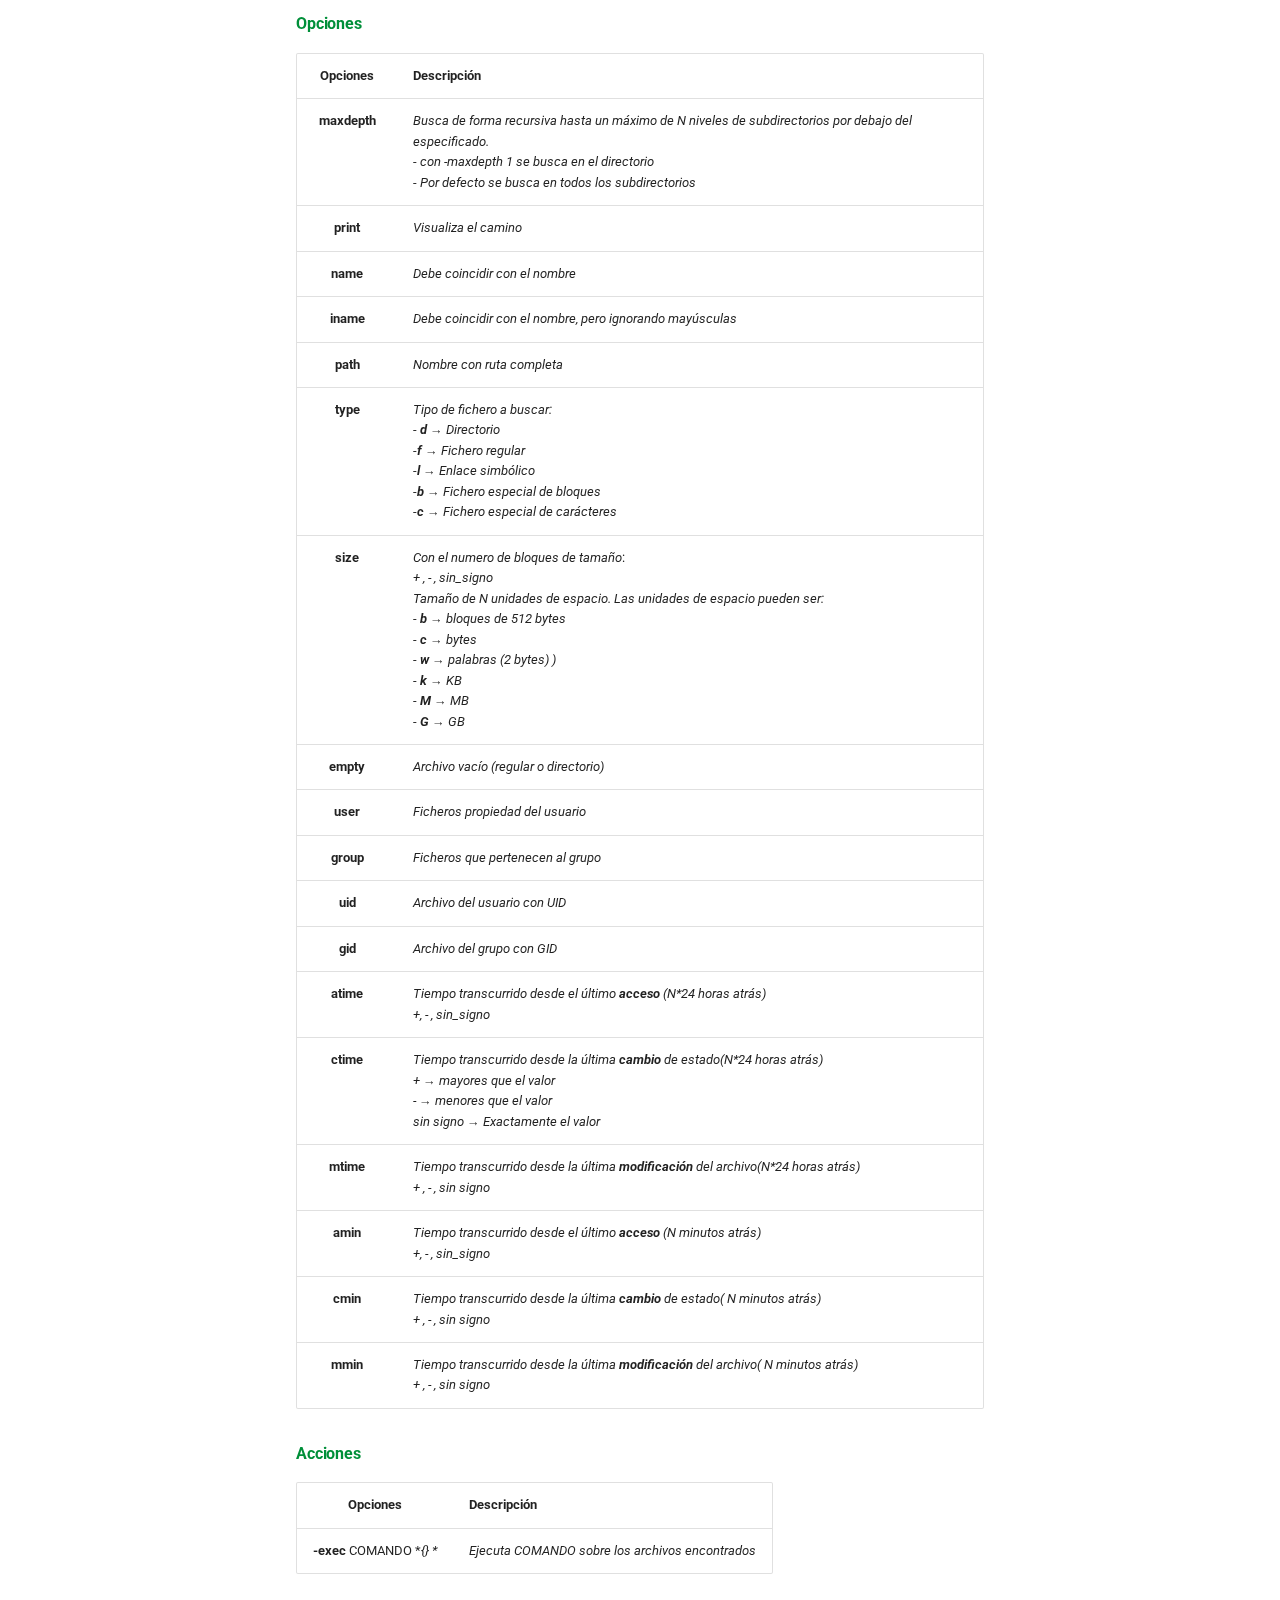
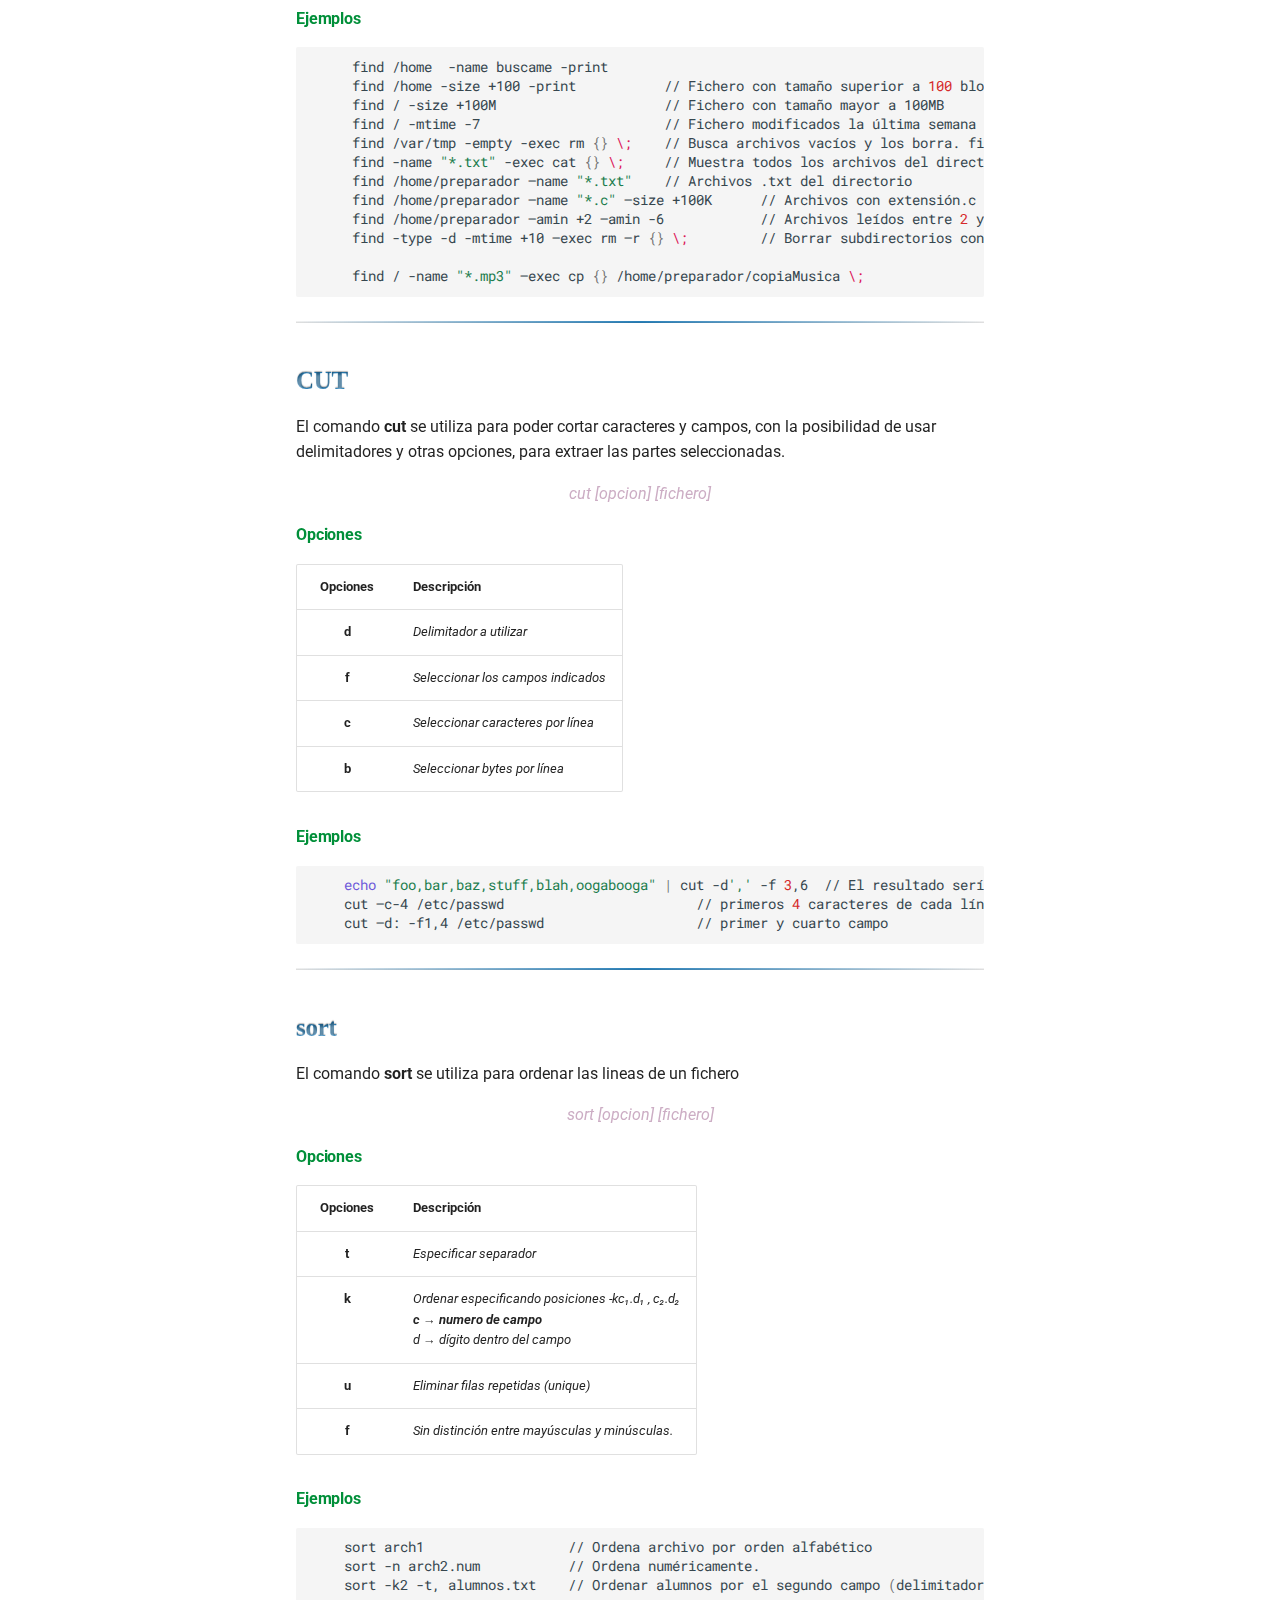
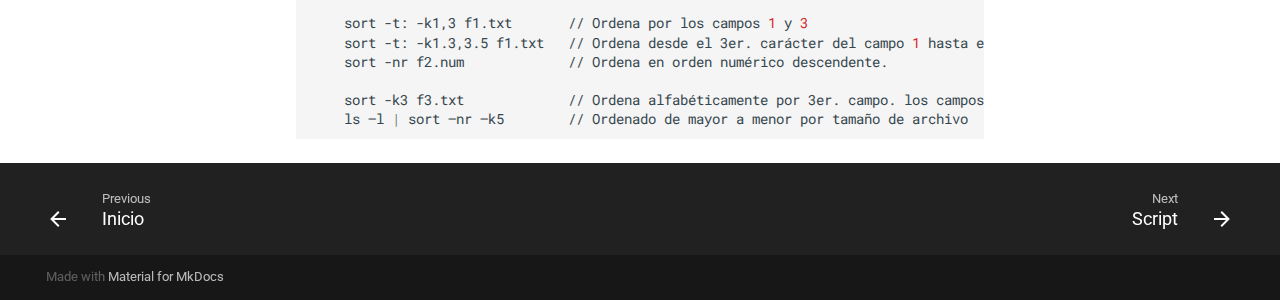
==== commit 7c28ecd2: "actualizando grep" ====
--- a/directorios/index.html
+++ b/directorios/index.html
@@ -844,7 +844,6 @@
      grep unix0<span class="o">[</span><span class="m">1</span>-9<span class="o">]</span> /etc/passwd
      grep <span class="s1">&#39;^c&#39;</span> misDatos.txt         // Líneas que empiecen por la letra c en el archivo misDatos.txt
      grep <span class="s1">&#39;^[^c]&#39;</span> misDatos.txt      // Líneas que NO comiencen por la letra c en el archivo
-     grep <span class="s1">&#39;^[^c]&#39;</span> misDatos.txt      // Tercer campo tiene una sola cifra
      grep –v bash$ /etc/passwd      // Mostrar las cuentas de usuario que NO utilicen bash
      ls -l /usr <span class="p">|</span> grep <span class="s1">&#39;^d&#39;</span>         // Lista subdirectorios de /usr <span class="o">(</span>que empiezan con <span class="s1">&#39;d&#39;</span><span class="o">)</span> 
      ls -l / <span class="p">|</span> grep <span class="s1">&#39;.......rw&#39;</span>     // Listar archivos que otros pueden leer y escribir 
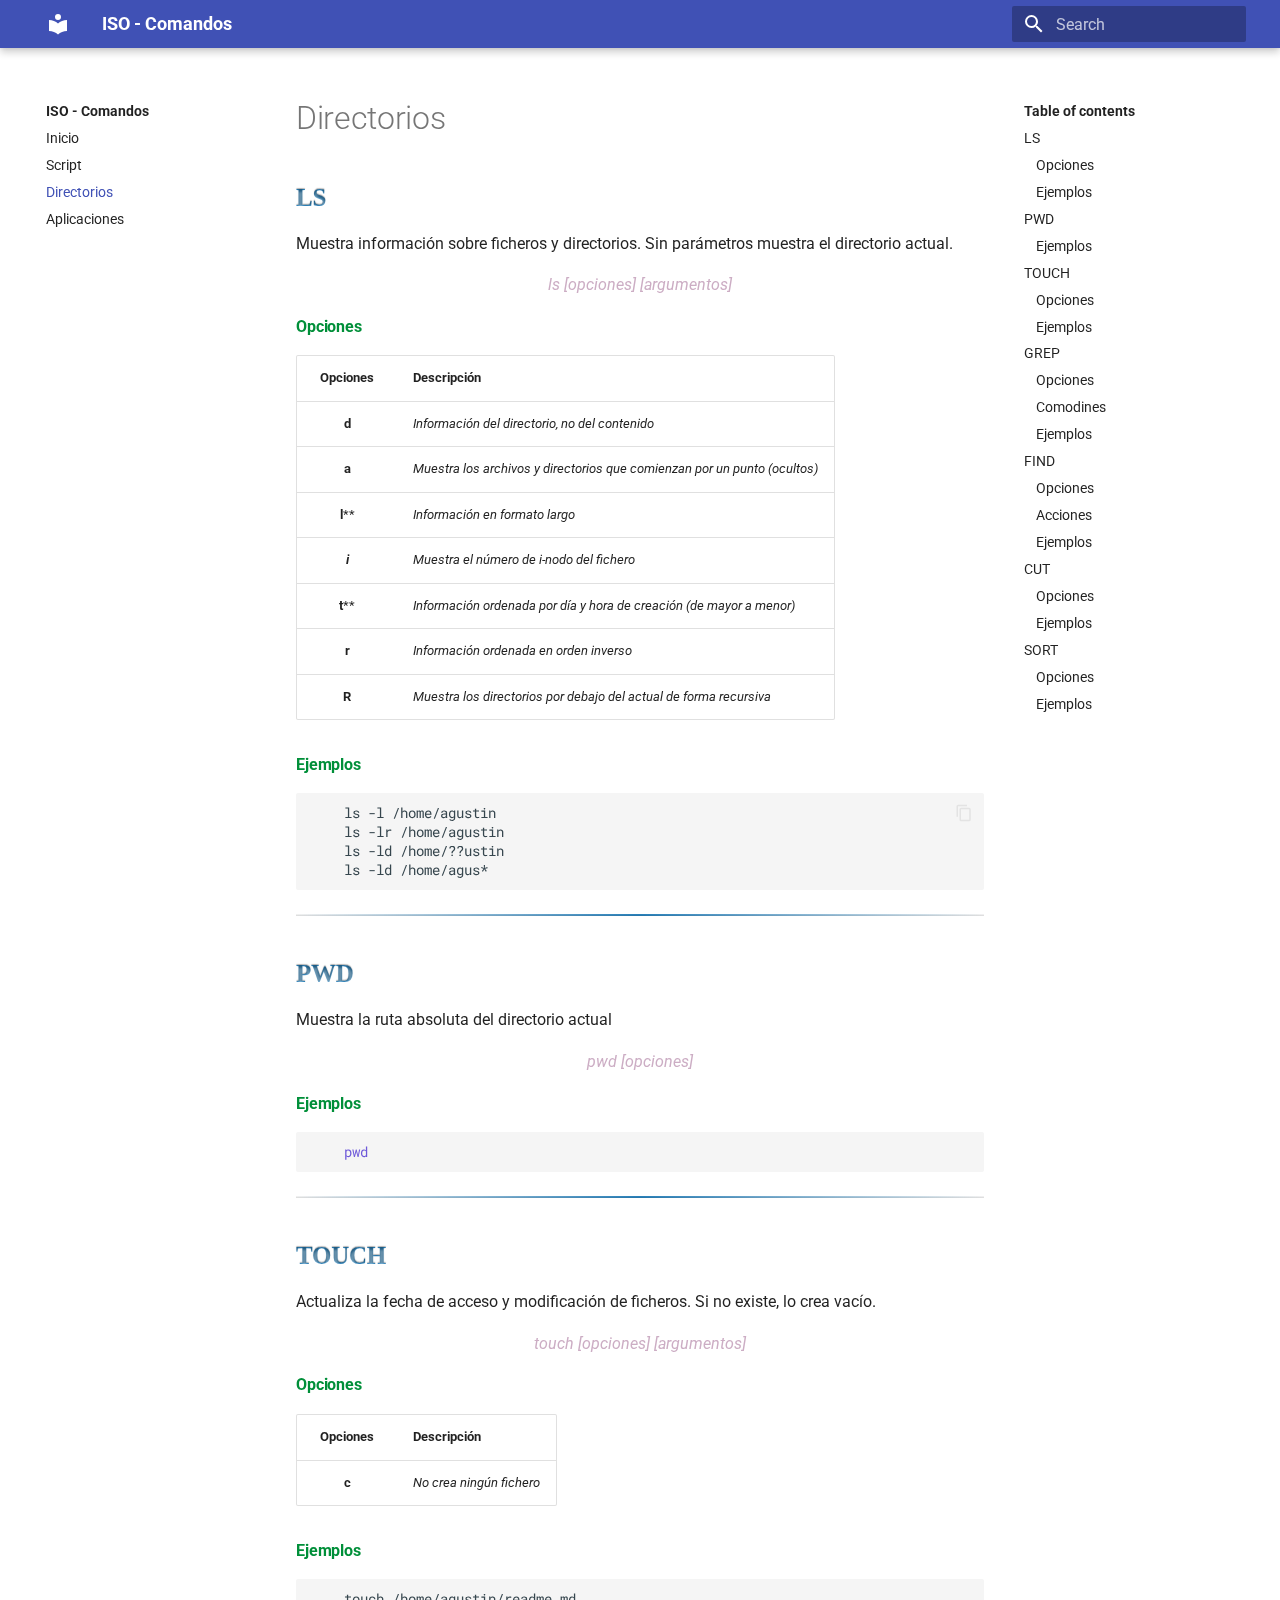
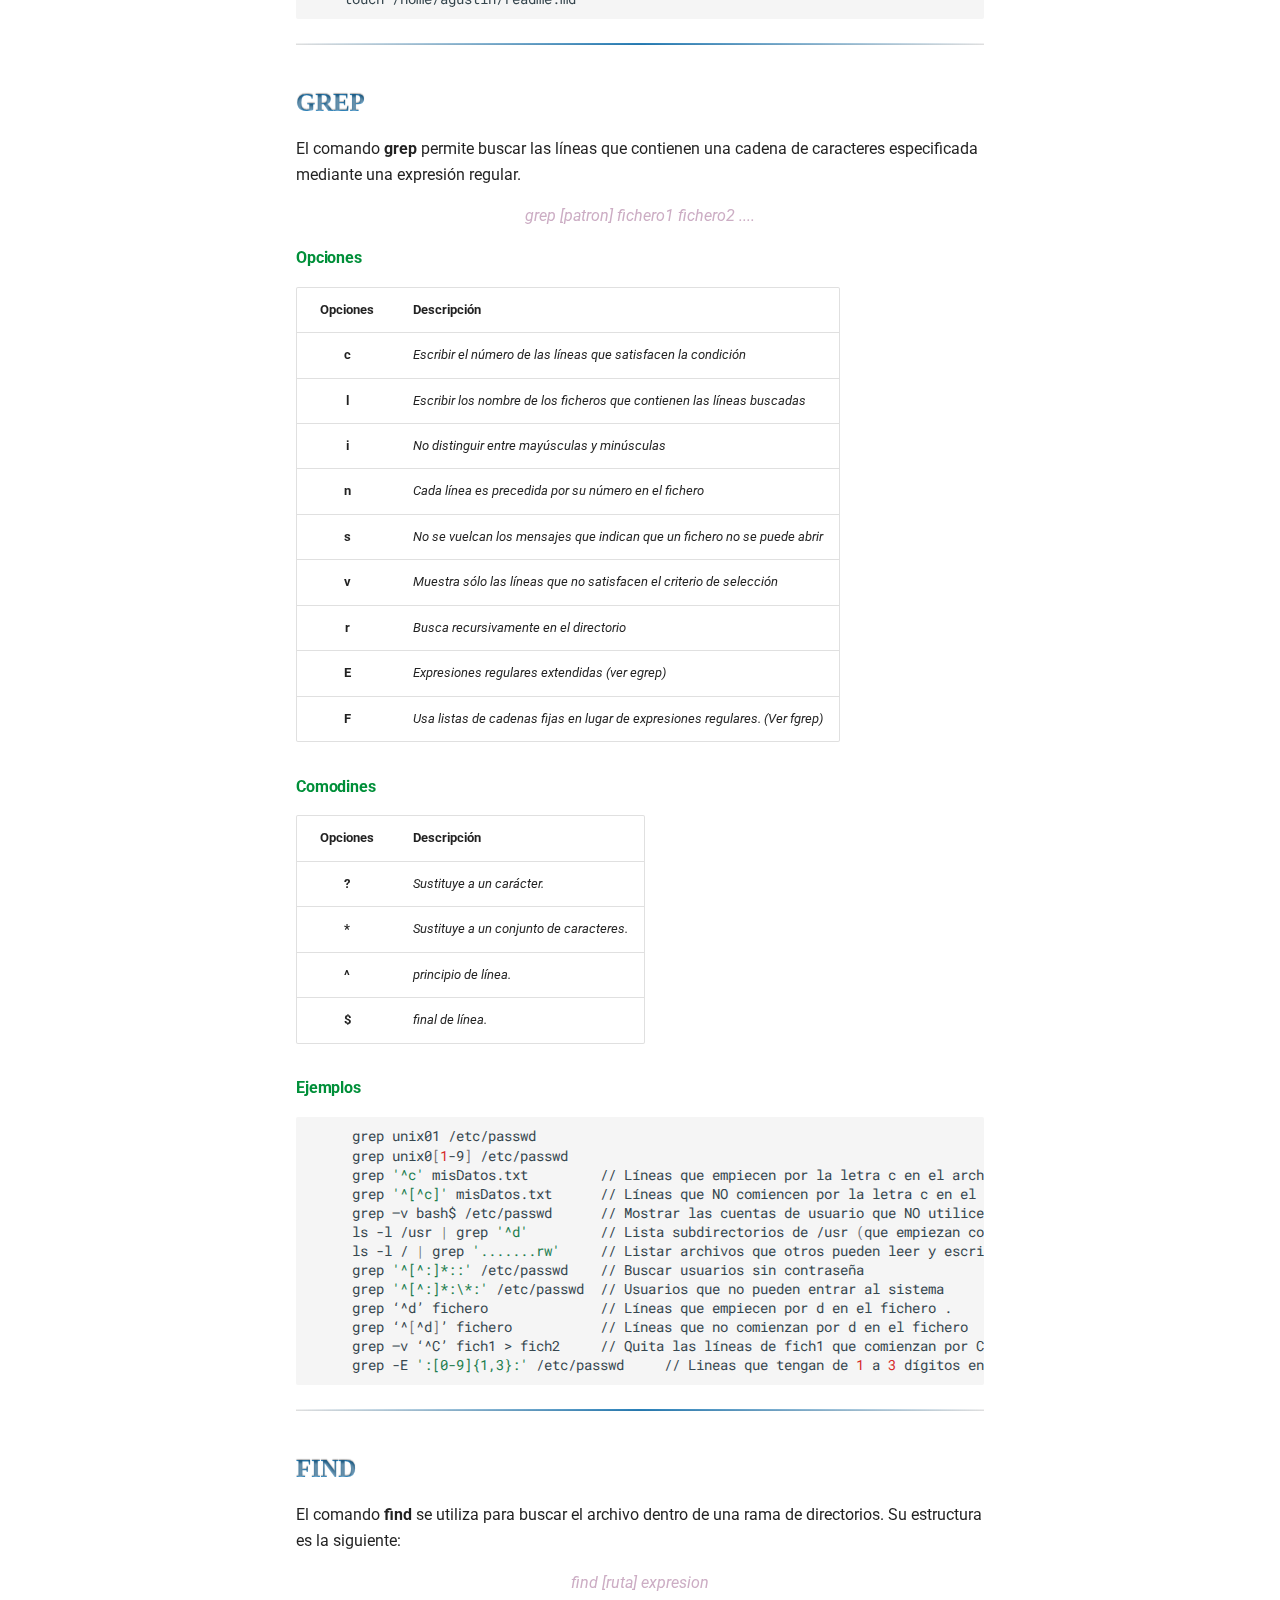
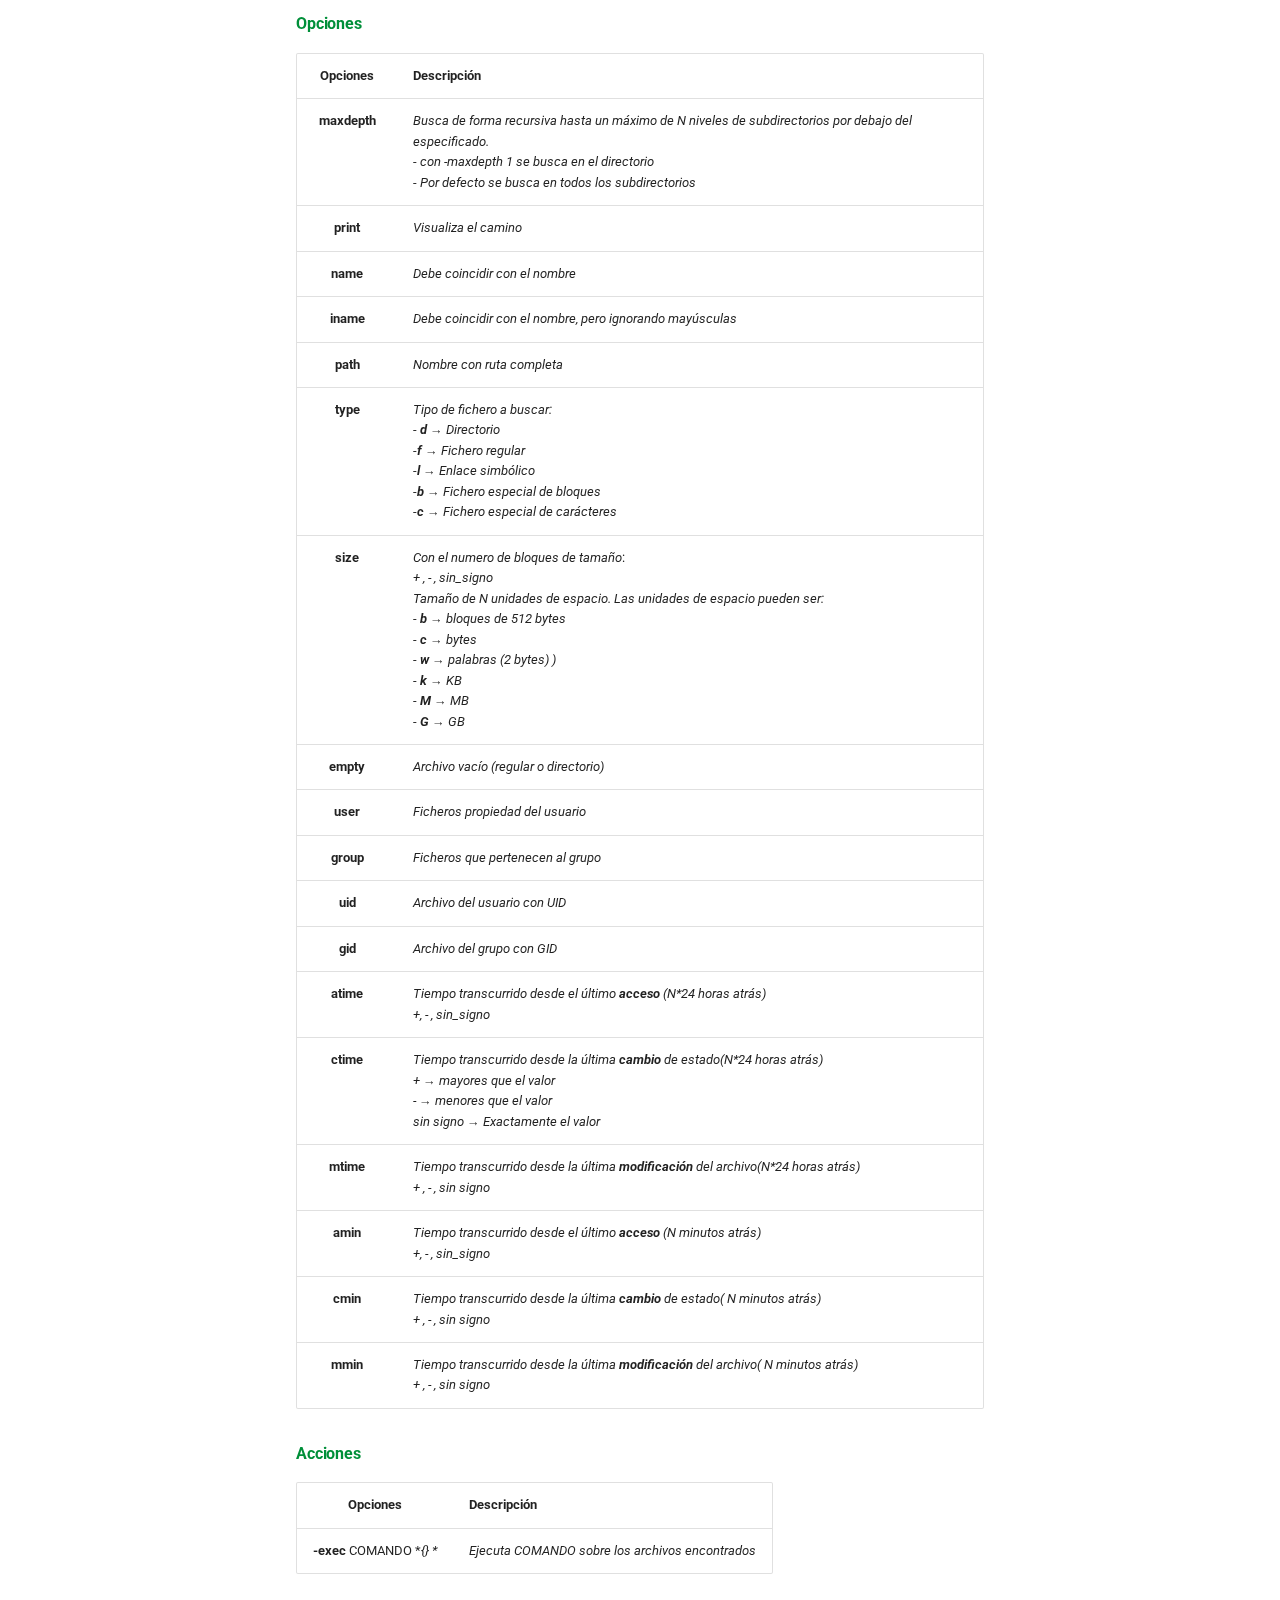
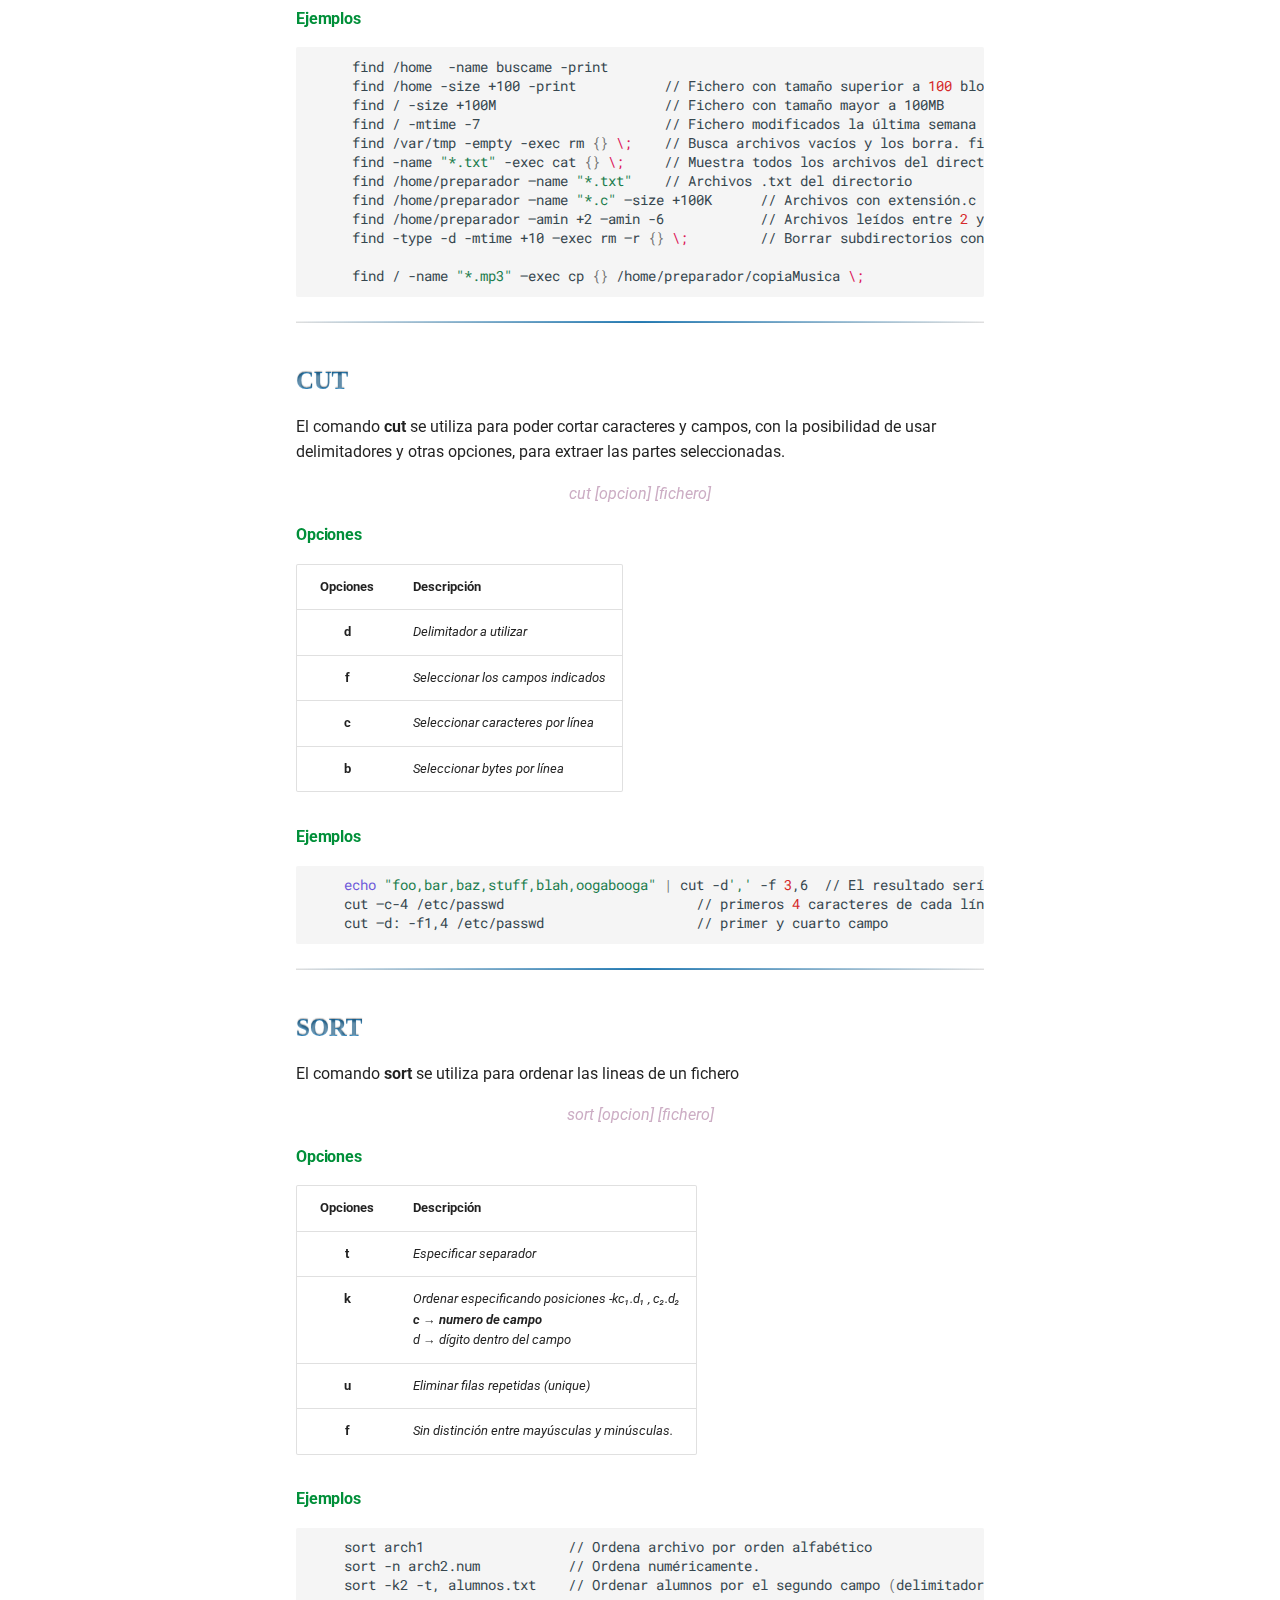
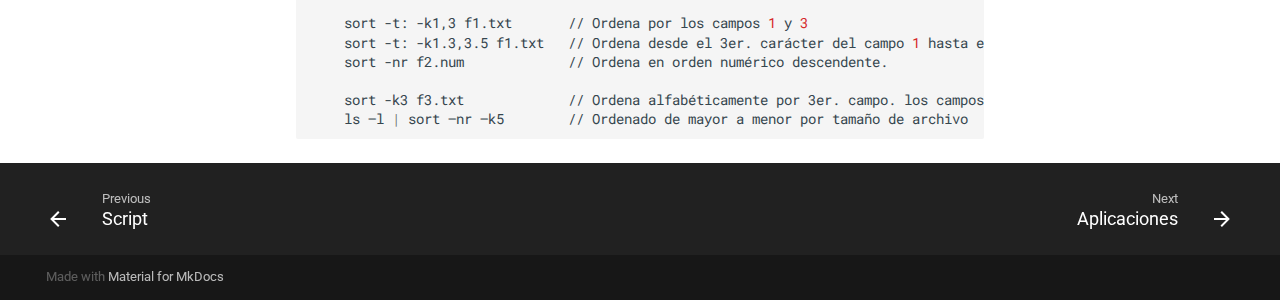
==== commit 14f70a03: "actualizacion comandos aplicaciones" ====
--- a/directorios/index.html
+++ b/directorios/index.html
@@ -196,6 +196,21 @@
 
   
   
+  
+    <li class="md-nav__item">
+      <a href="../script/" class="md-nav__link">
+        Script
+      </a>
+    </li>
+  
+
+    
+      
+      
+      
+
+  
+  
     
   
   
@@ -398,10 +413,10 @@
       
         <li class="md-nav__item">
   <a href="#sort" class="md-nav__link">
-    sort
-  </a>
-  
-    <nav class="md-nav" aria-label="sort">
+    SORT
+  </a>
+  
+    <nav class="md-nav" aria-label="SORT">
       <ul class="md-nav__list">
         
           <li class="md-nav__item">
@@ -439,8 +454,8 @@
   
   
     <li class="md-nav__item">
-      <a href="../script/" class="md-nav__link">
-        Script
+      <a href="../aplicaciones/" class="md-nav__link">
+        Aplicaciones
       </a>
     </li>
   
@@ -641,10 +656,10 @@
       
         <li class="md-nav__item">
   <a href="#sort" class="md-nav__link">
-    sort
-  </a>
-  
-    <nav class="md-nav" aria-label="sort">
+    SORT
+  </a>
+  
+    <nav class="md-nav" aria-label="SORT">
       <ul class="md-nav__list">
         
           <li class="md-nav__item">
@@ -1010,7 +1025,7 @@
 </code></pre></div>
 <hr>
 
-<h2 id="sort"><span class="ag-titulo">sort</span></h2>
+<h2 id="sort"><span class="ag-titulo">SORT</span></h2>
 <p>El comando <strong>sort</strong> se utiliza para ordenar las lineas de un fichero</p>
 <p><em><center style="color:#ccadc4">sort [opcion] [fichero] </center></em></p>
 <h4 id="opciones_5"><span class="ag-ejemplos-opciones">Opciones</span></h4>
@@ -1067,7 +1082,7 @@
     <nav class="md-footer__inner md-grid" aria-label="Footer" >
       
         
-        <a href=".." class="md-footer__link md-footer__link--prev" aria-label="Previous: Inicio" rel="prev">
+        <a href="../script/" class="md-footer__link md-footer__link--prev" aria-label="Previous: Script" rel="prev">
           <div class="md-footer__button md-icon">
             <svg xmlns="http://www.w3.org/2000/svg" viewBox="0 0 24 24"><path d="M20 11v2H8l5.5 5.5-1.42 1.42L4.16 12l7.92-7.92L13.5 5.5 8 11h12Z"/></svg>
           </div>
@@ -1076,20 +1091,20 @@
               <span class="md-footer__direction">
                 Previous
               </span>
-              Inicio
+              Script
             </div>
           </div>
         </a>
       
       
         
-        <a href="../script/" class="md-footer__link md-footer__link--next" aria-label="Next: Script" rel="next">
+        <a href="../aplicaciones/" class="md-footer__link md-footer__link--next" aria-label="Next: Aplicaciones" rel="next">
           <div class="md-footer__title">
             <div class="md-ellipsis">
               <span class="md-footer__direction">
                 Next
               </span>
-              Script
+              Aplicaciones
             </div>
           </div>
           <div class="md-footer__button md-icon">
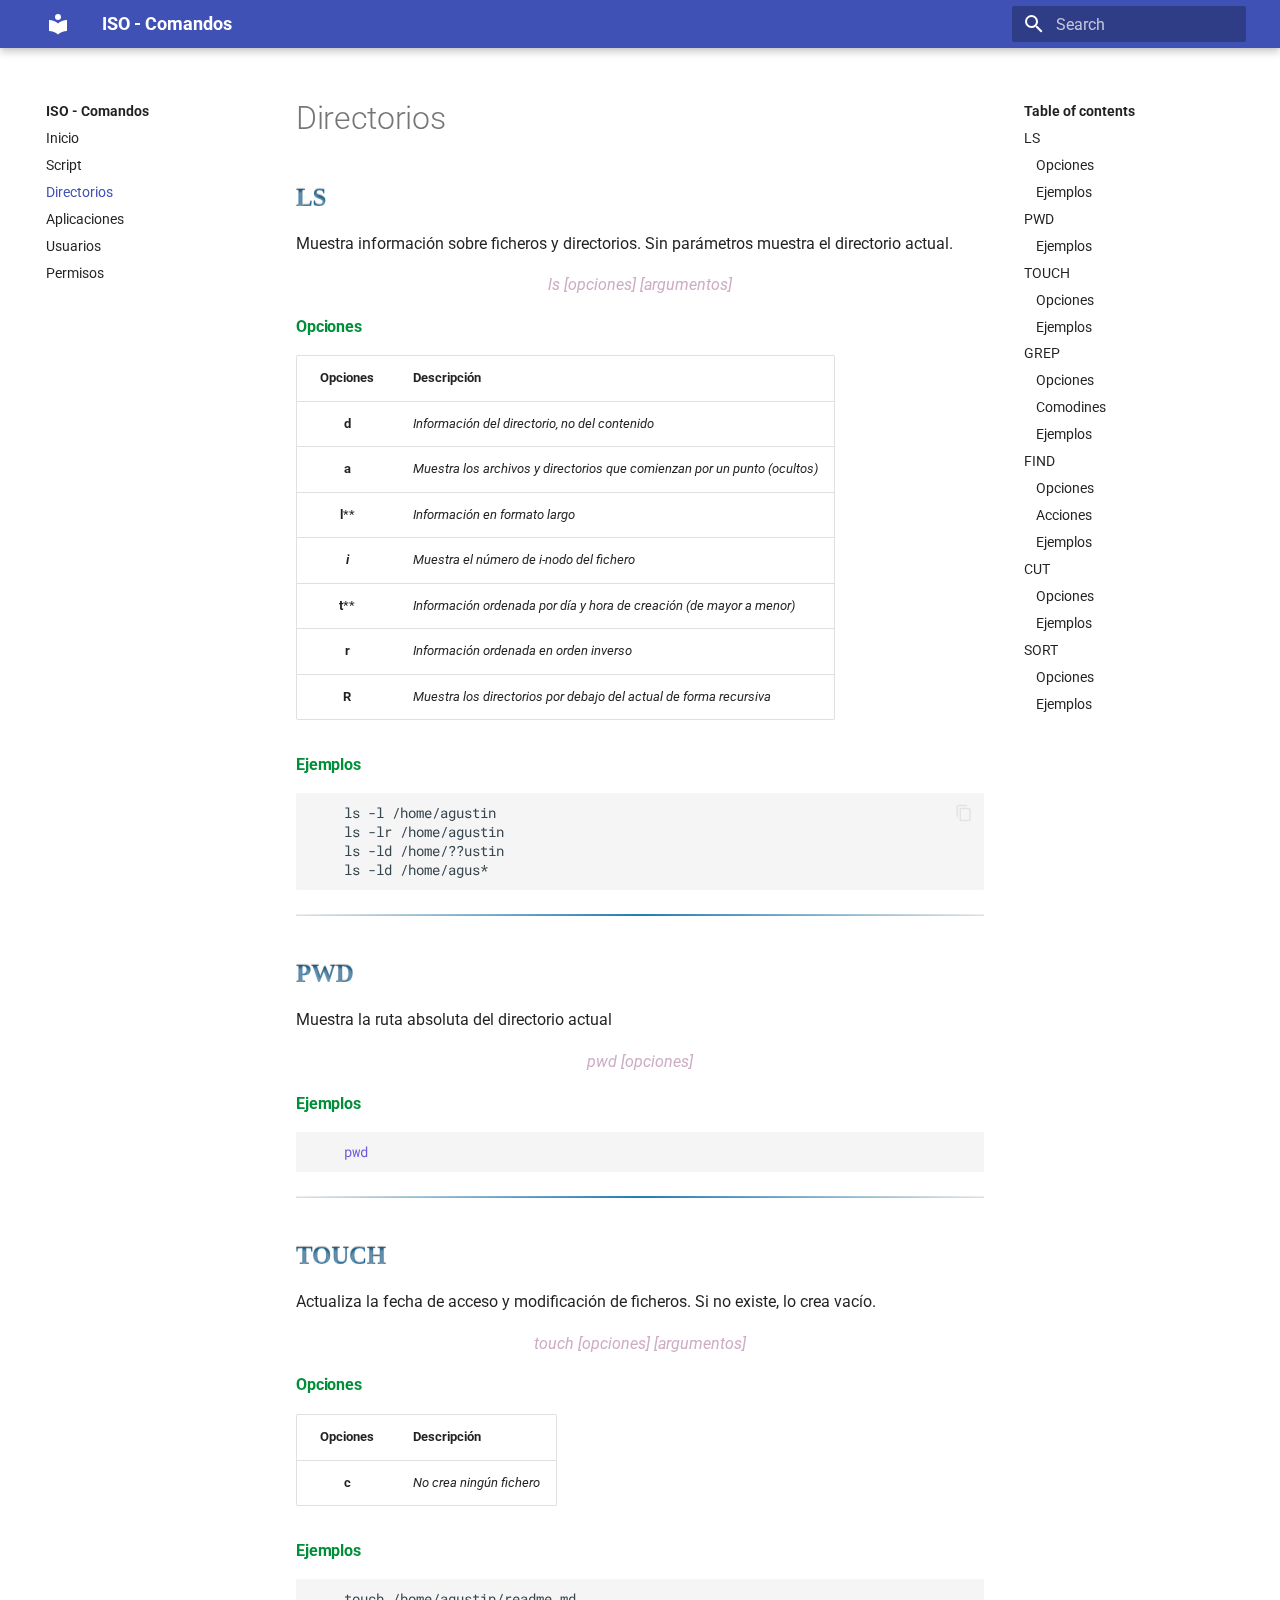
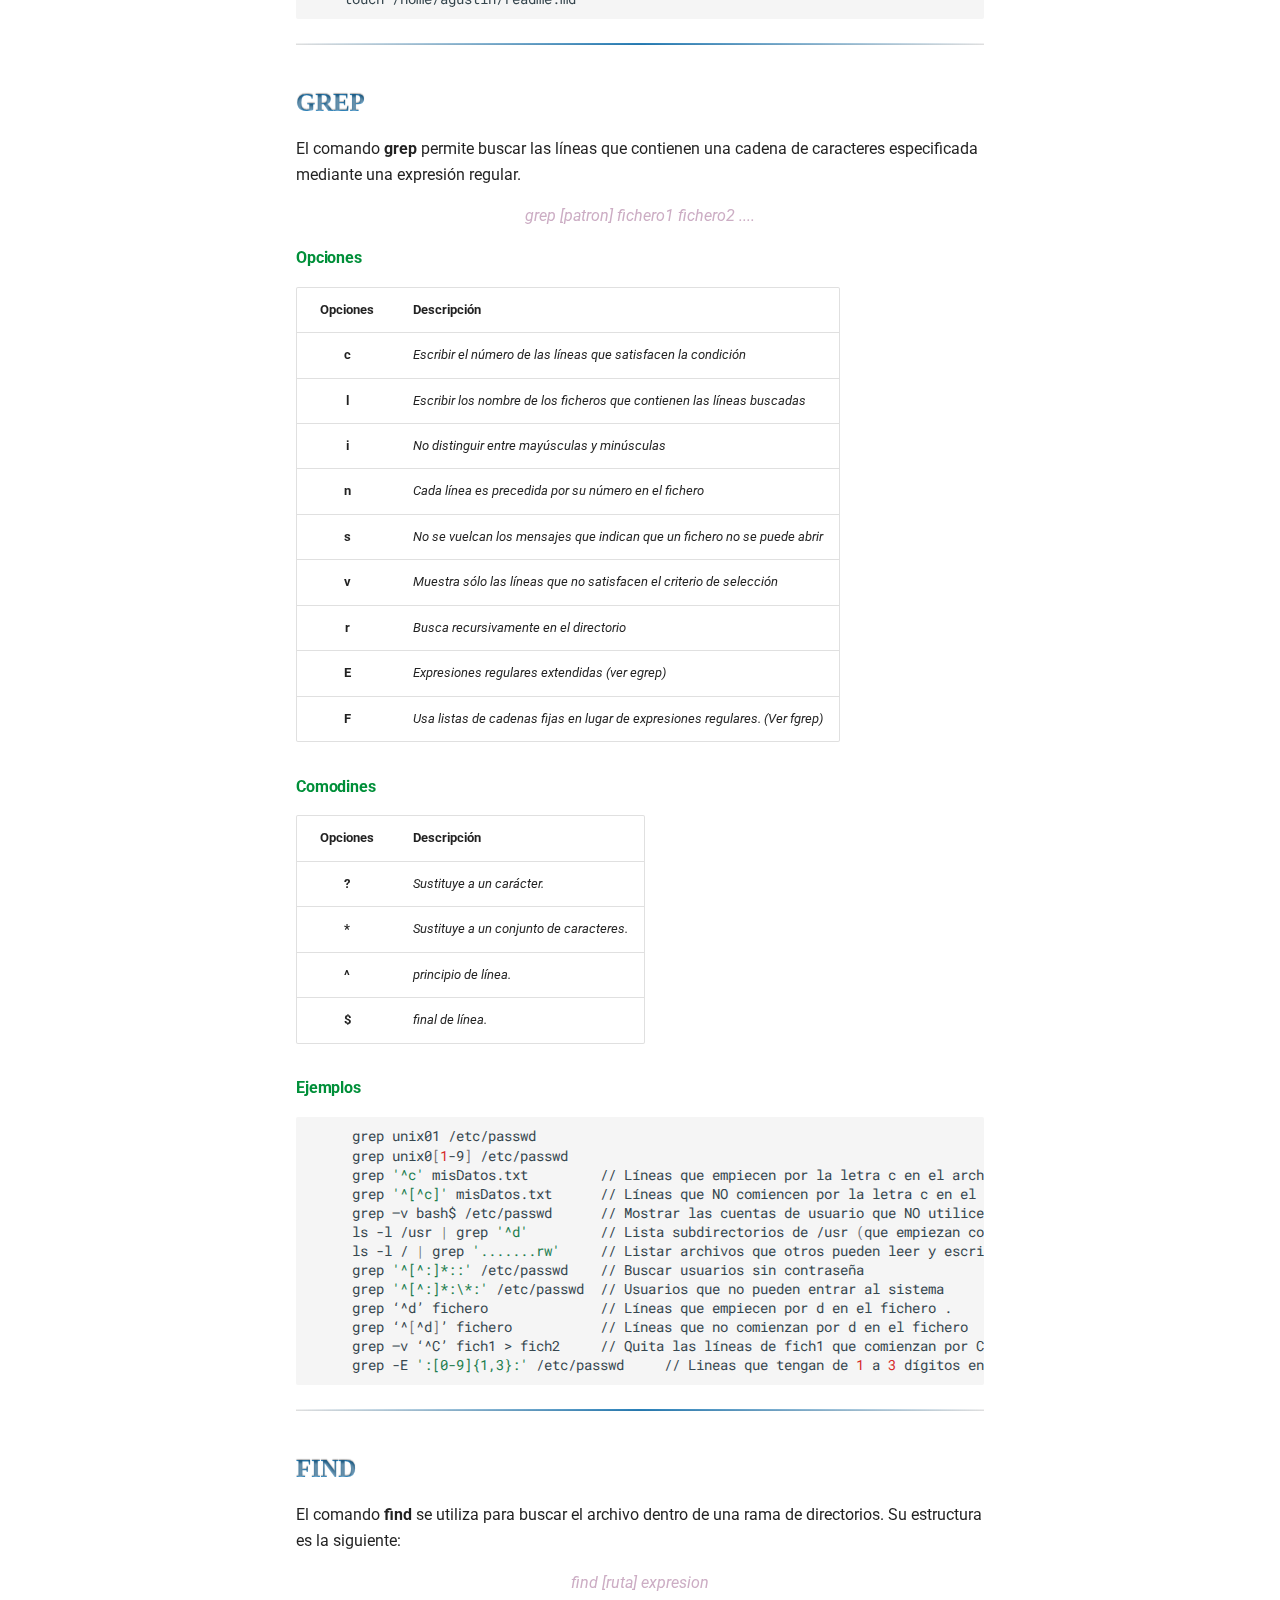
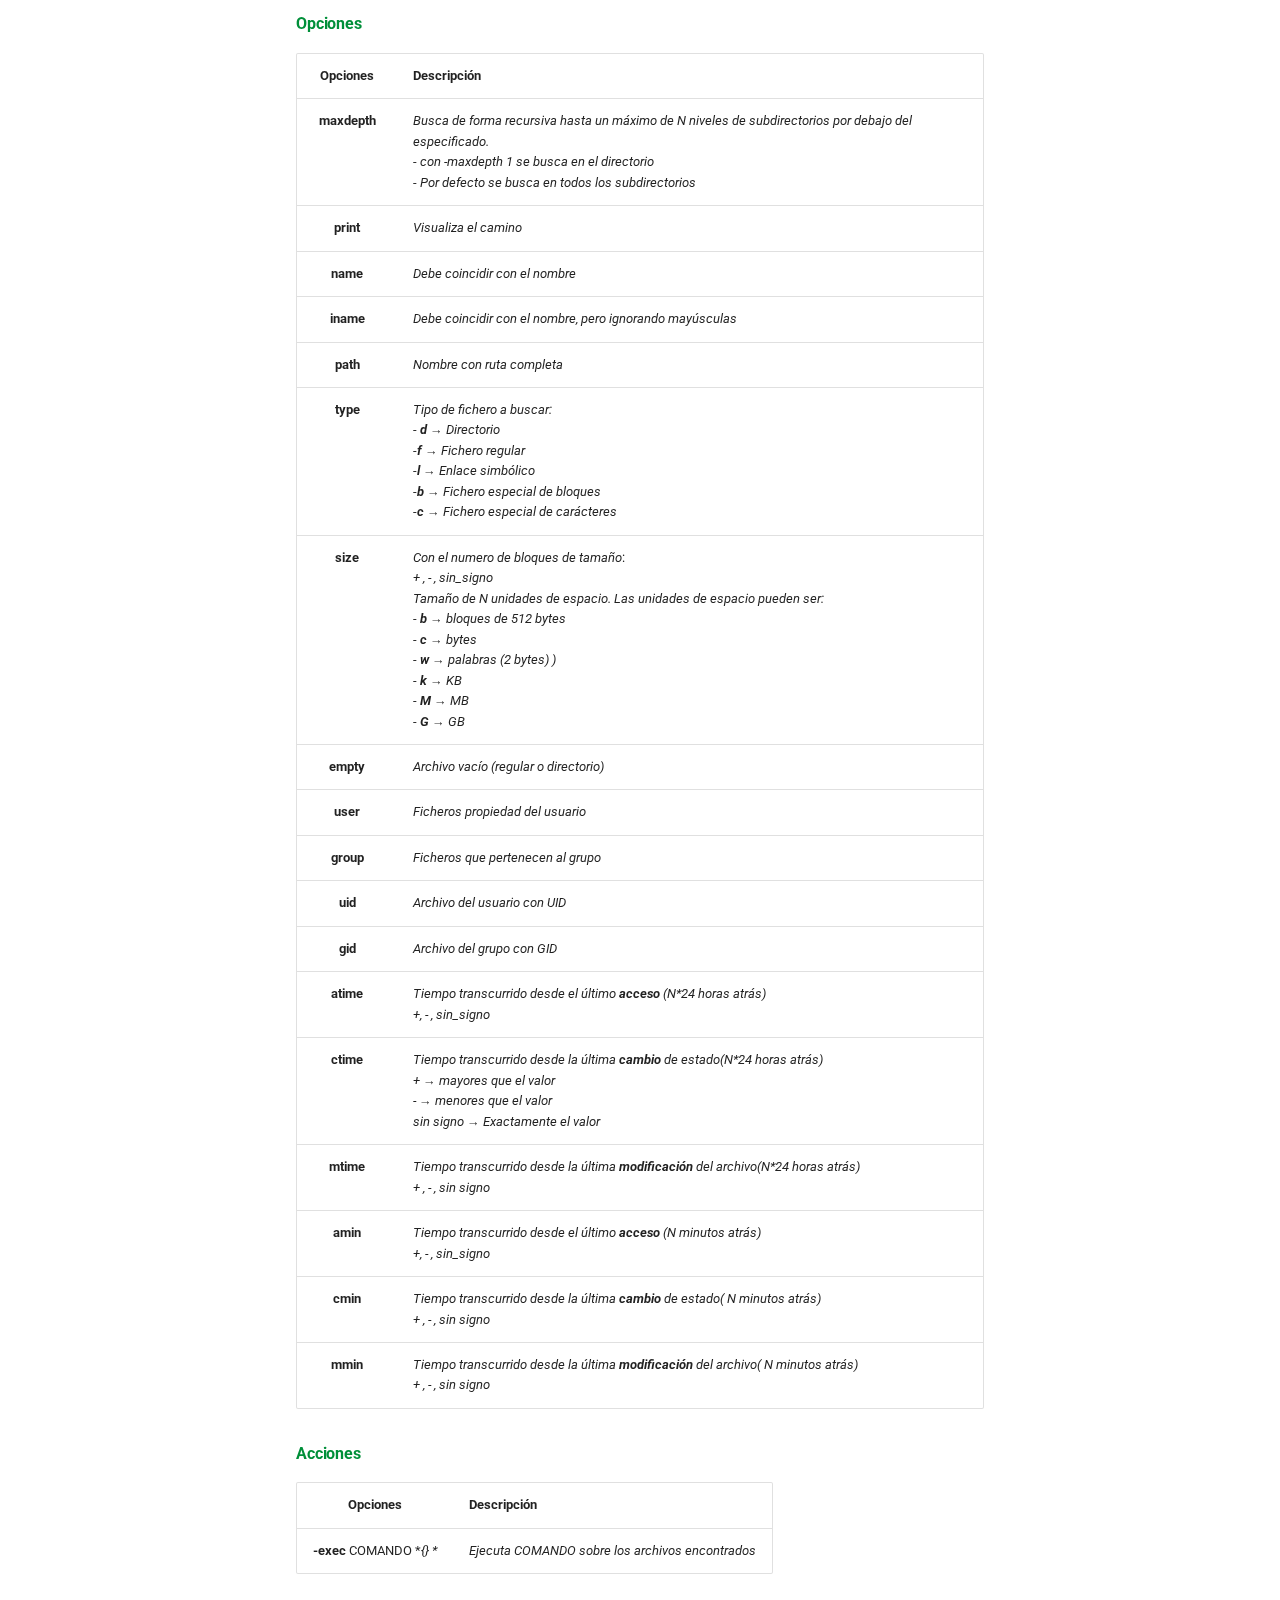
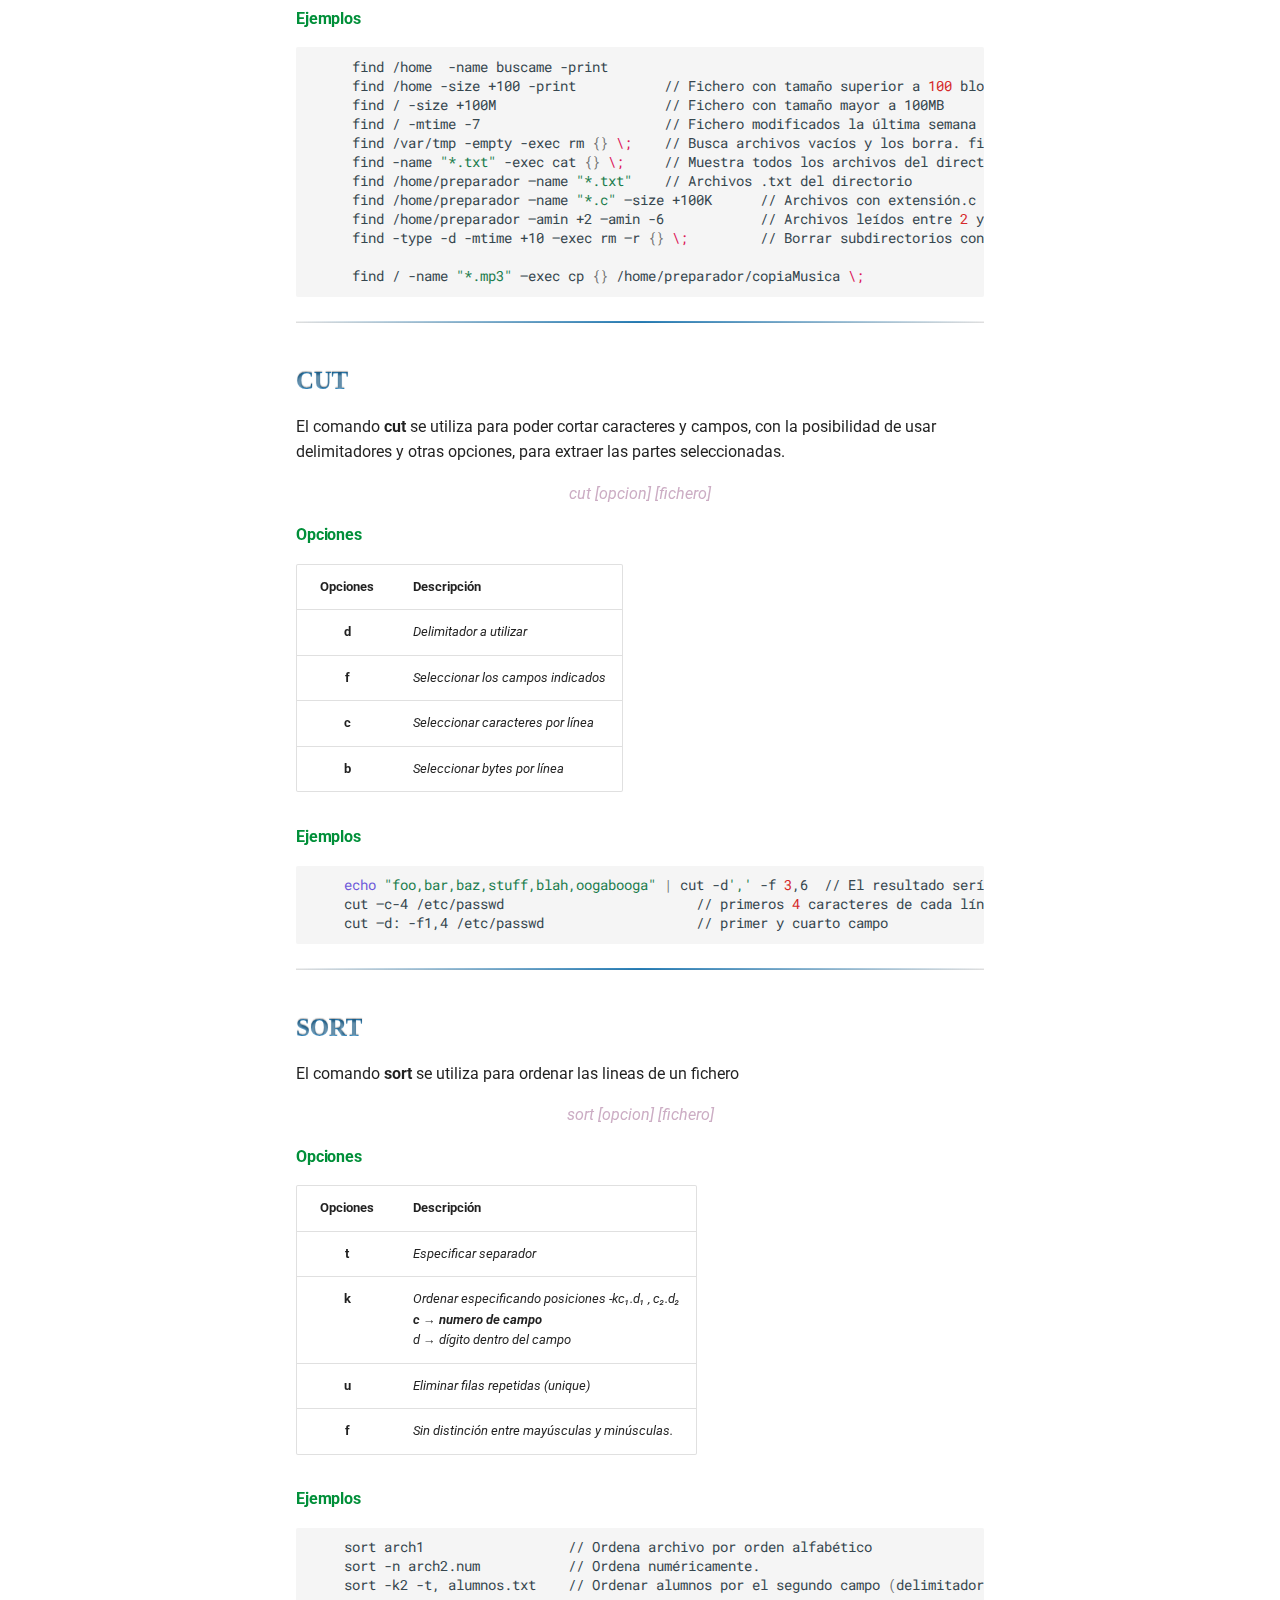
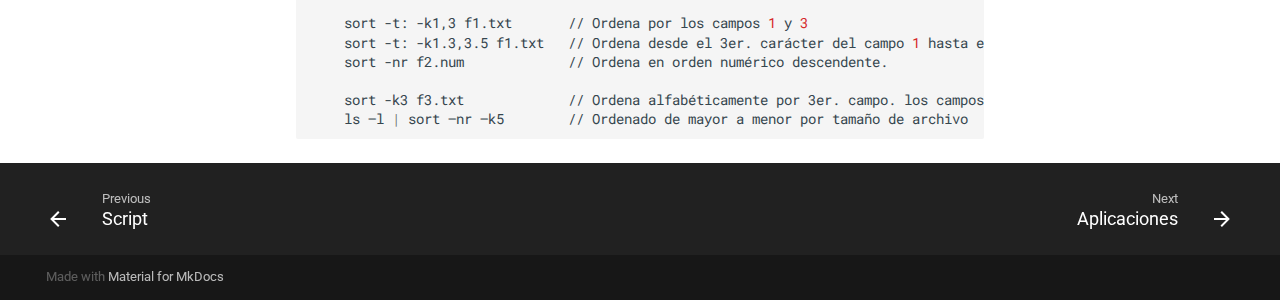
==== commit baf73c97: "añadidos usuarios/permisos" ====
--- a/directorios/index.html
+++ b/directorios/index.html
@@ -461,6 +461,36 @@
   
 
     
+      
+      
+      
+
+  
+  
+  
+    <li class="md-nav__item">
+      <a href="../usuarios/" class="md-nav__link">
+        Usuarios
+      </a>
+    </li>
+  
+
+    
+      
+      
+      
+
+  
+  
+  
+    <li class="md-nav__item">
+      <a href="../permisos/" class="md-nav__link">
+        Permisos
+      </a>
+    </li>
+  
+
+    
   </ul>
 </nav>
                   </div>
--- a/stylesheets/estilos-agustin.css
+++ b/stylesheets/estilos-agustin.css
@@ -31,4 +31,4 @@
 span.ag-ejemplos-opciones{
 	color:#008F39;
 	
-}+}
